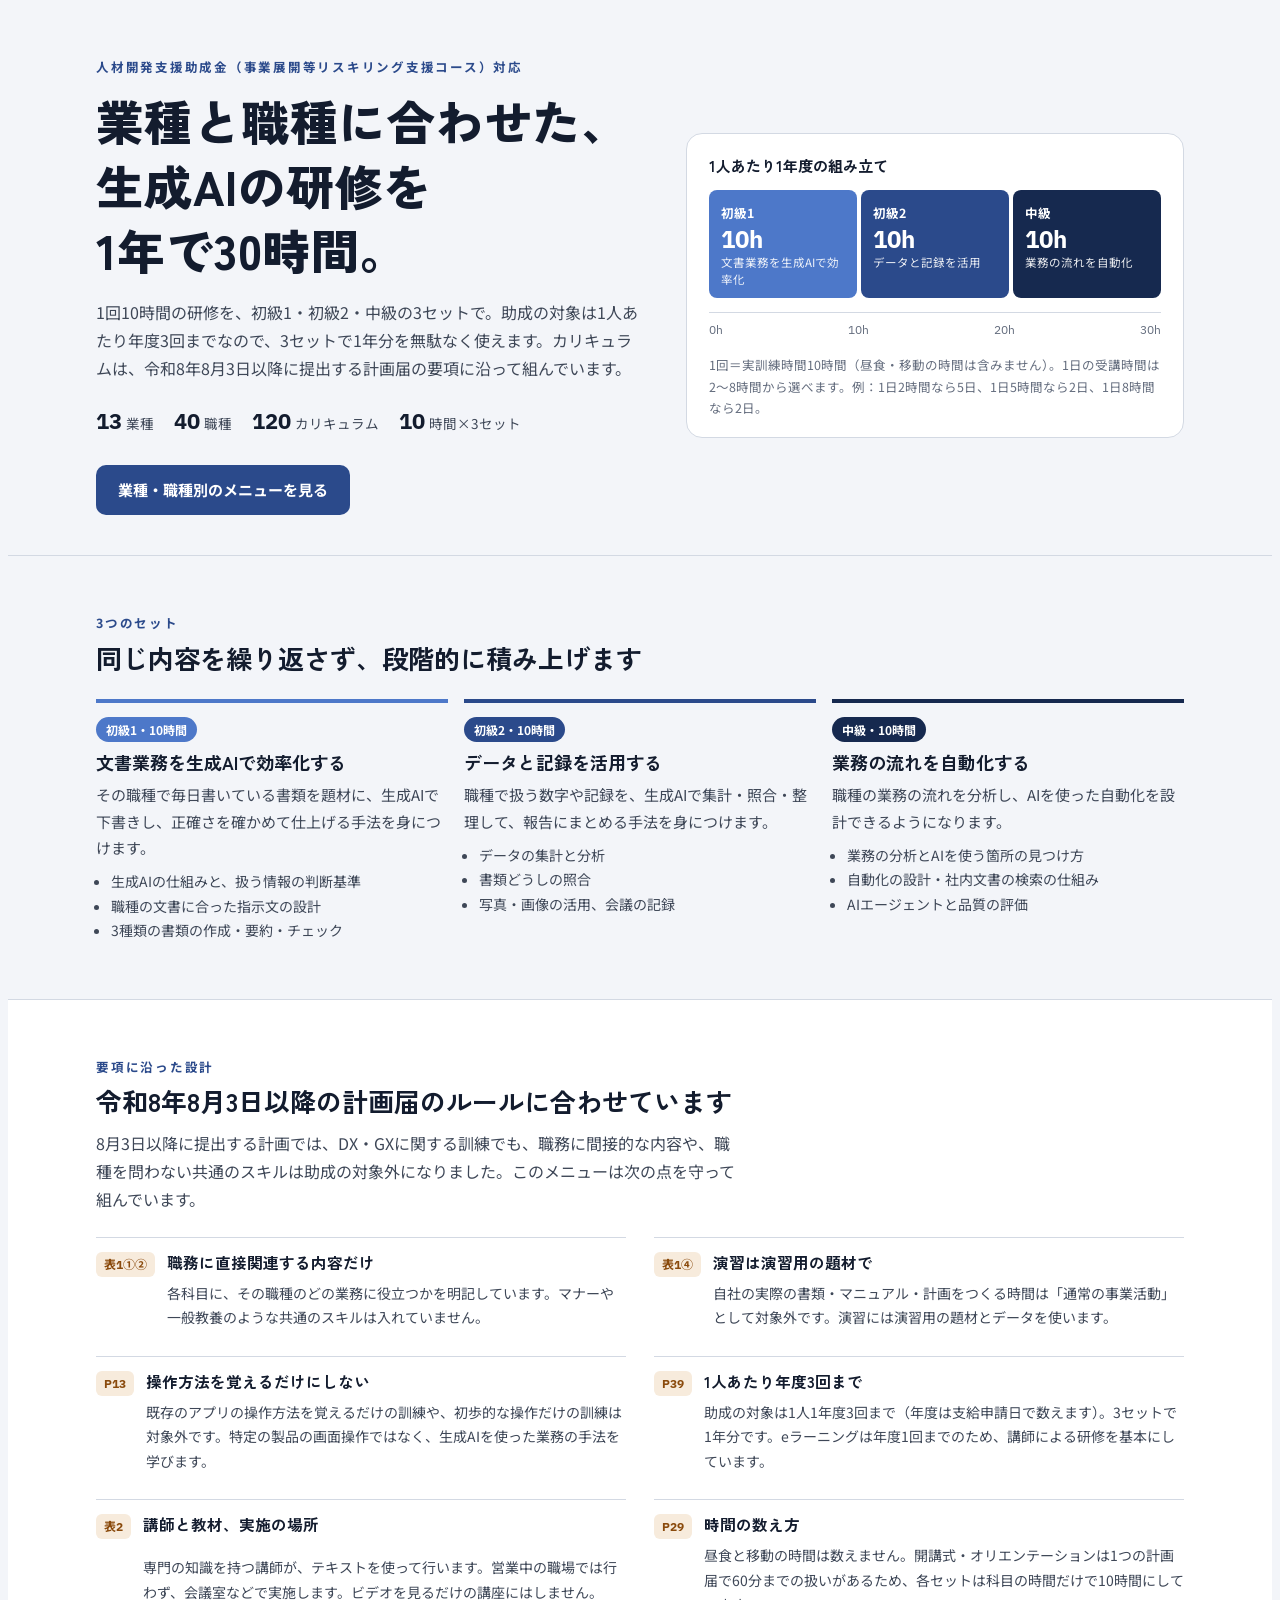
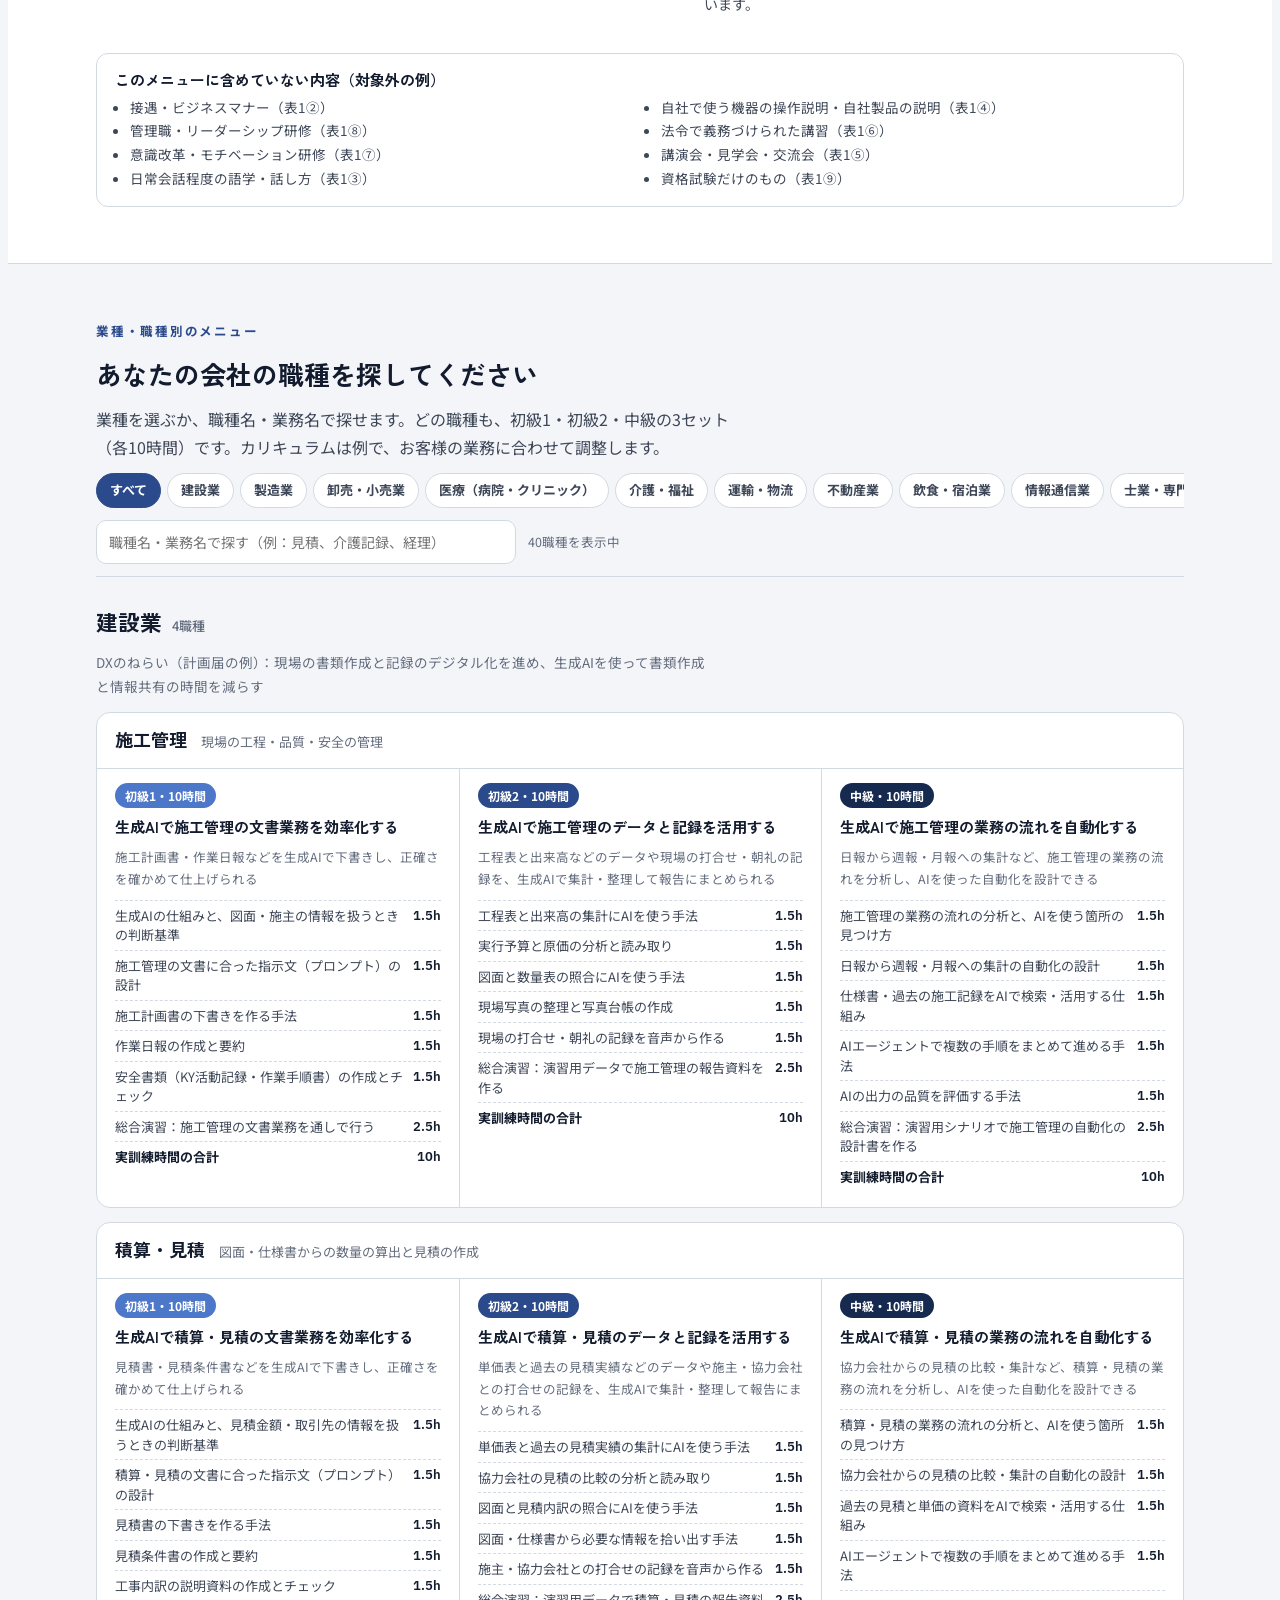
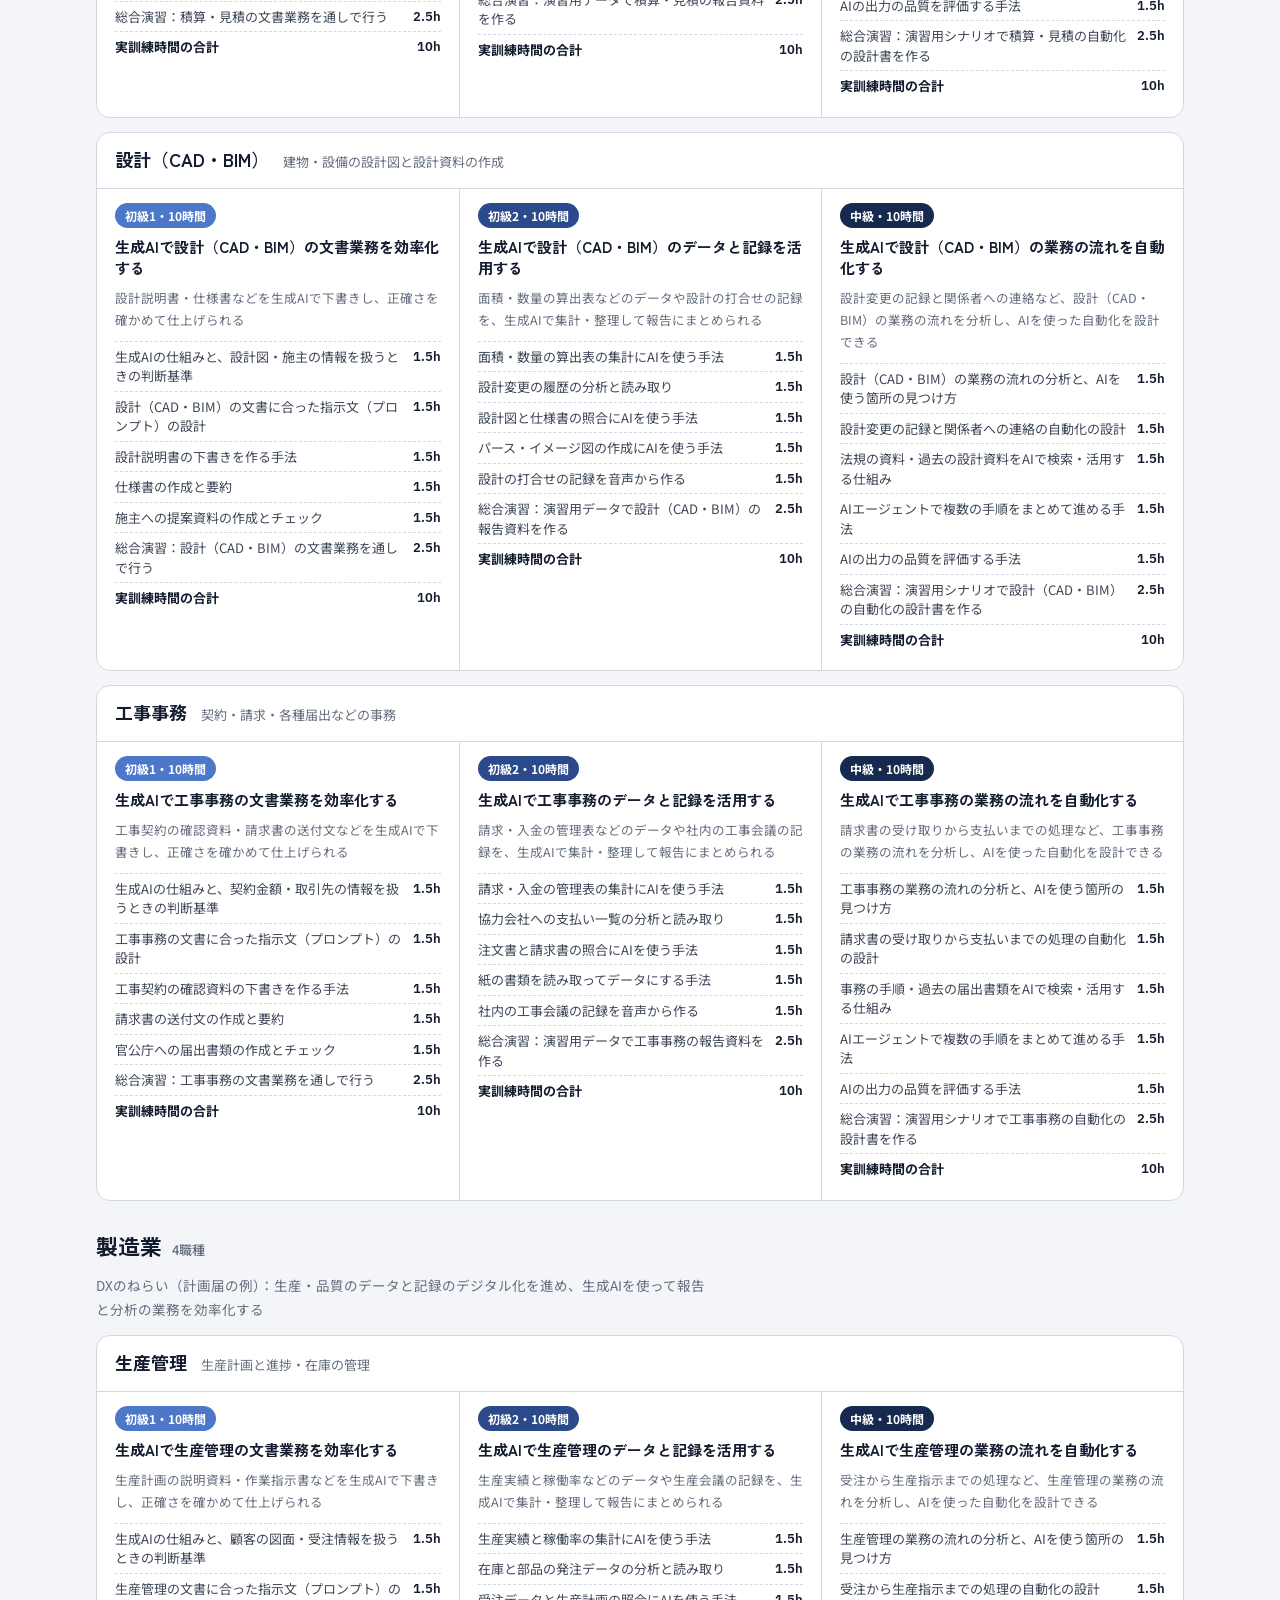
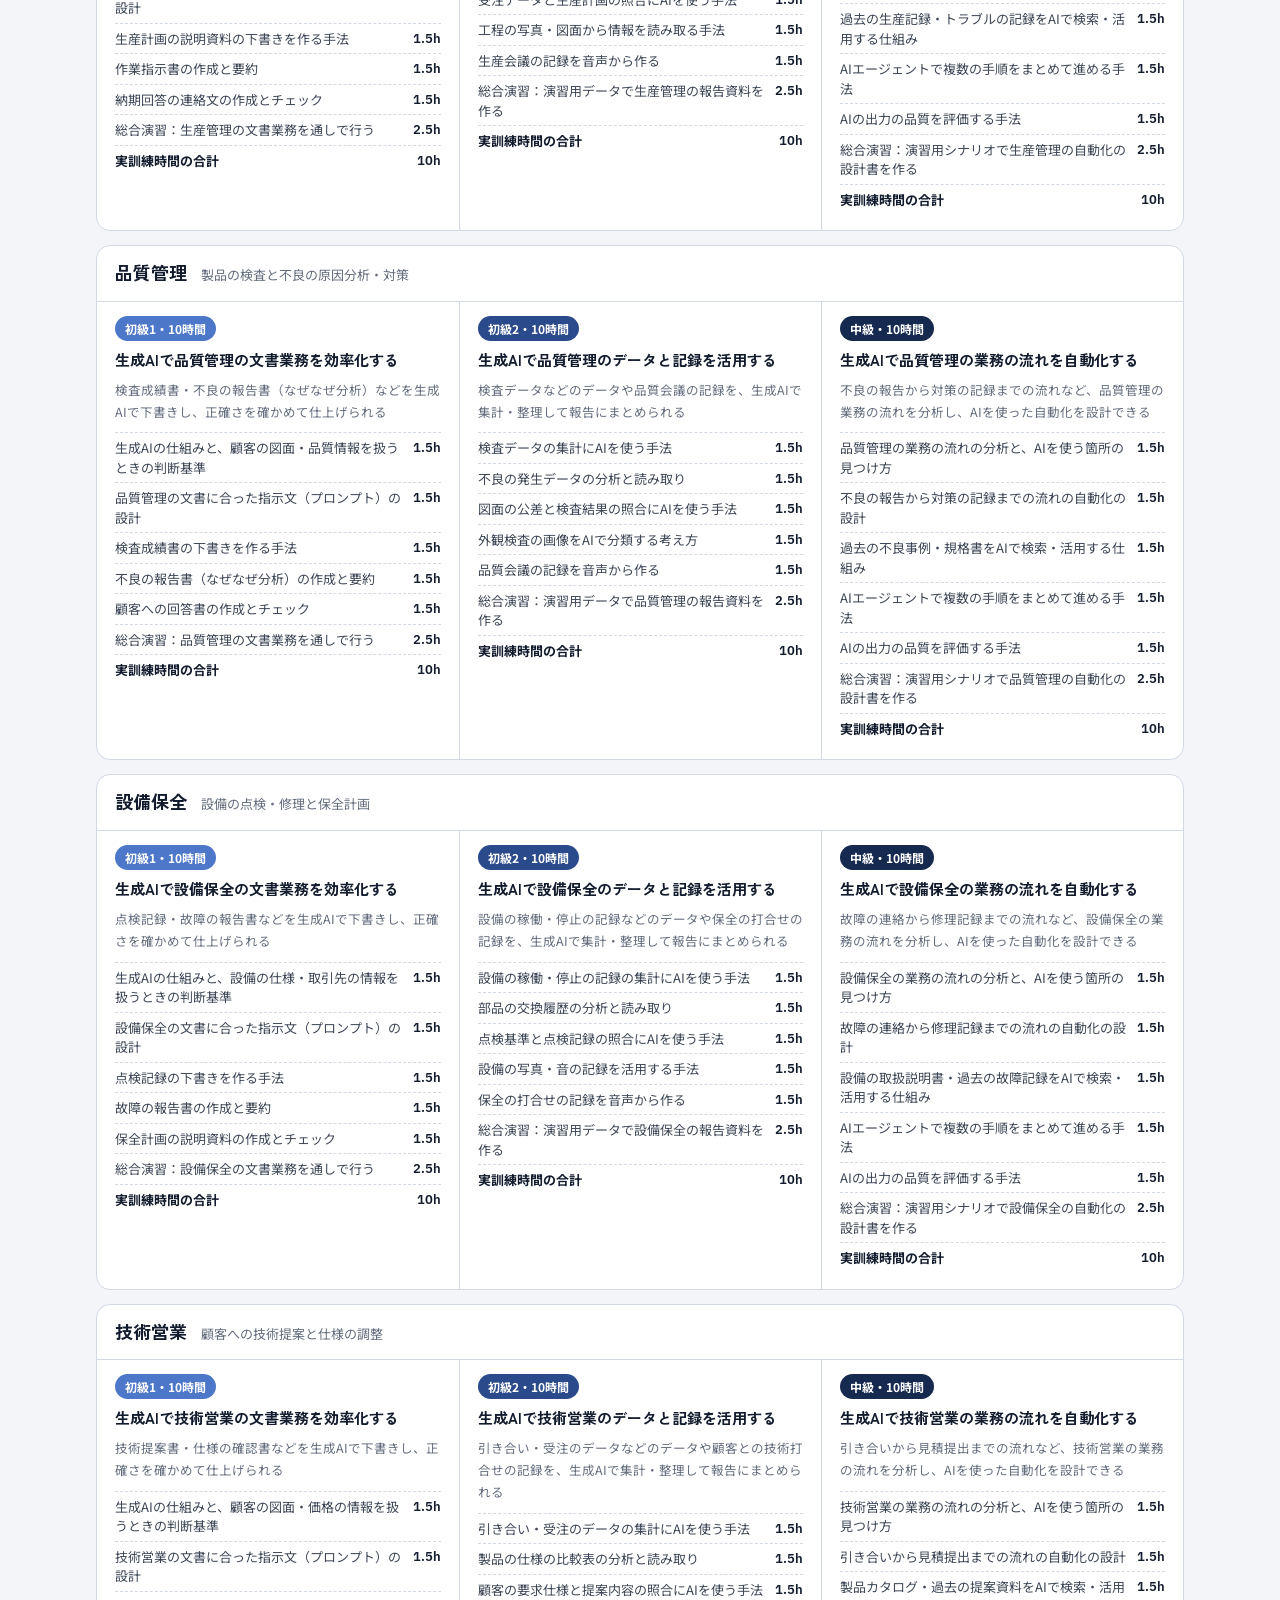
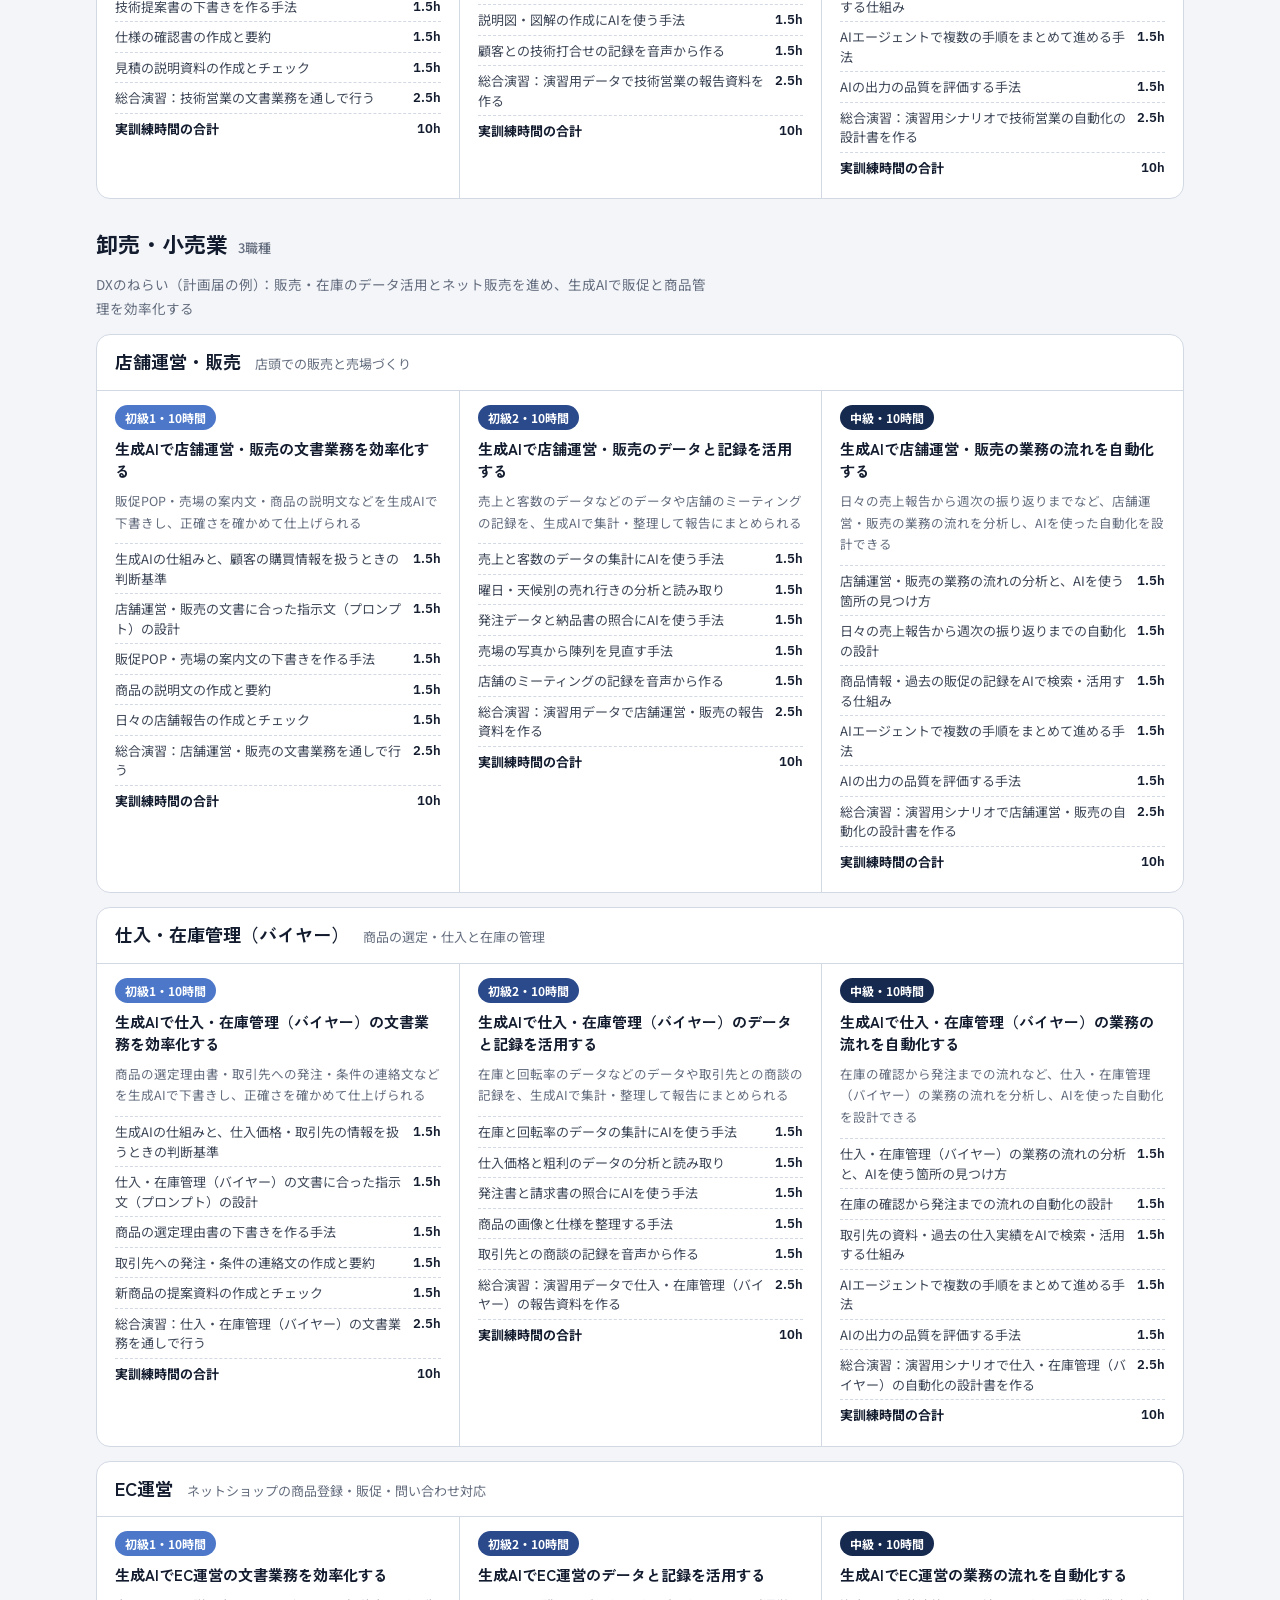
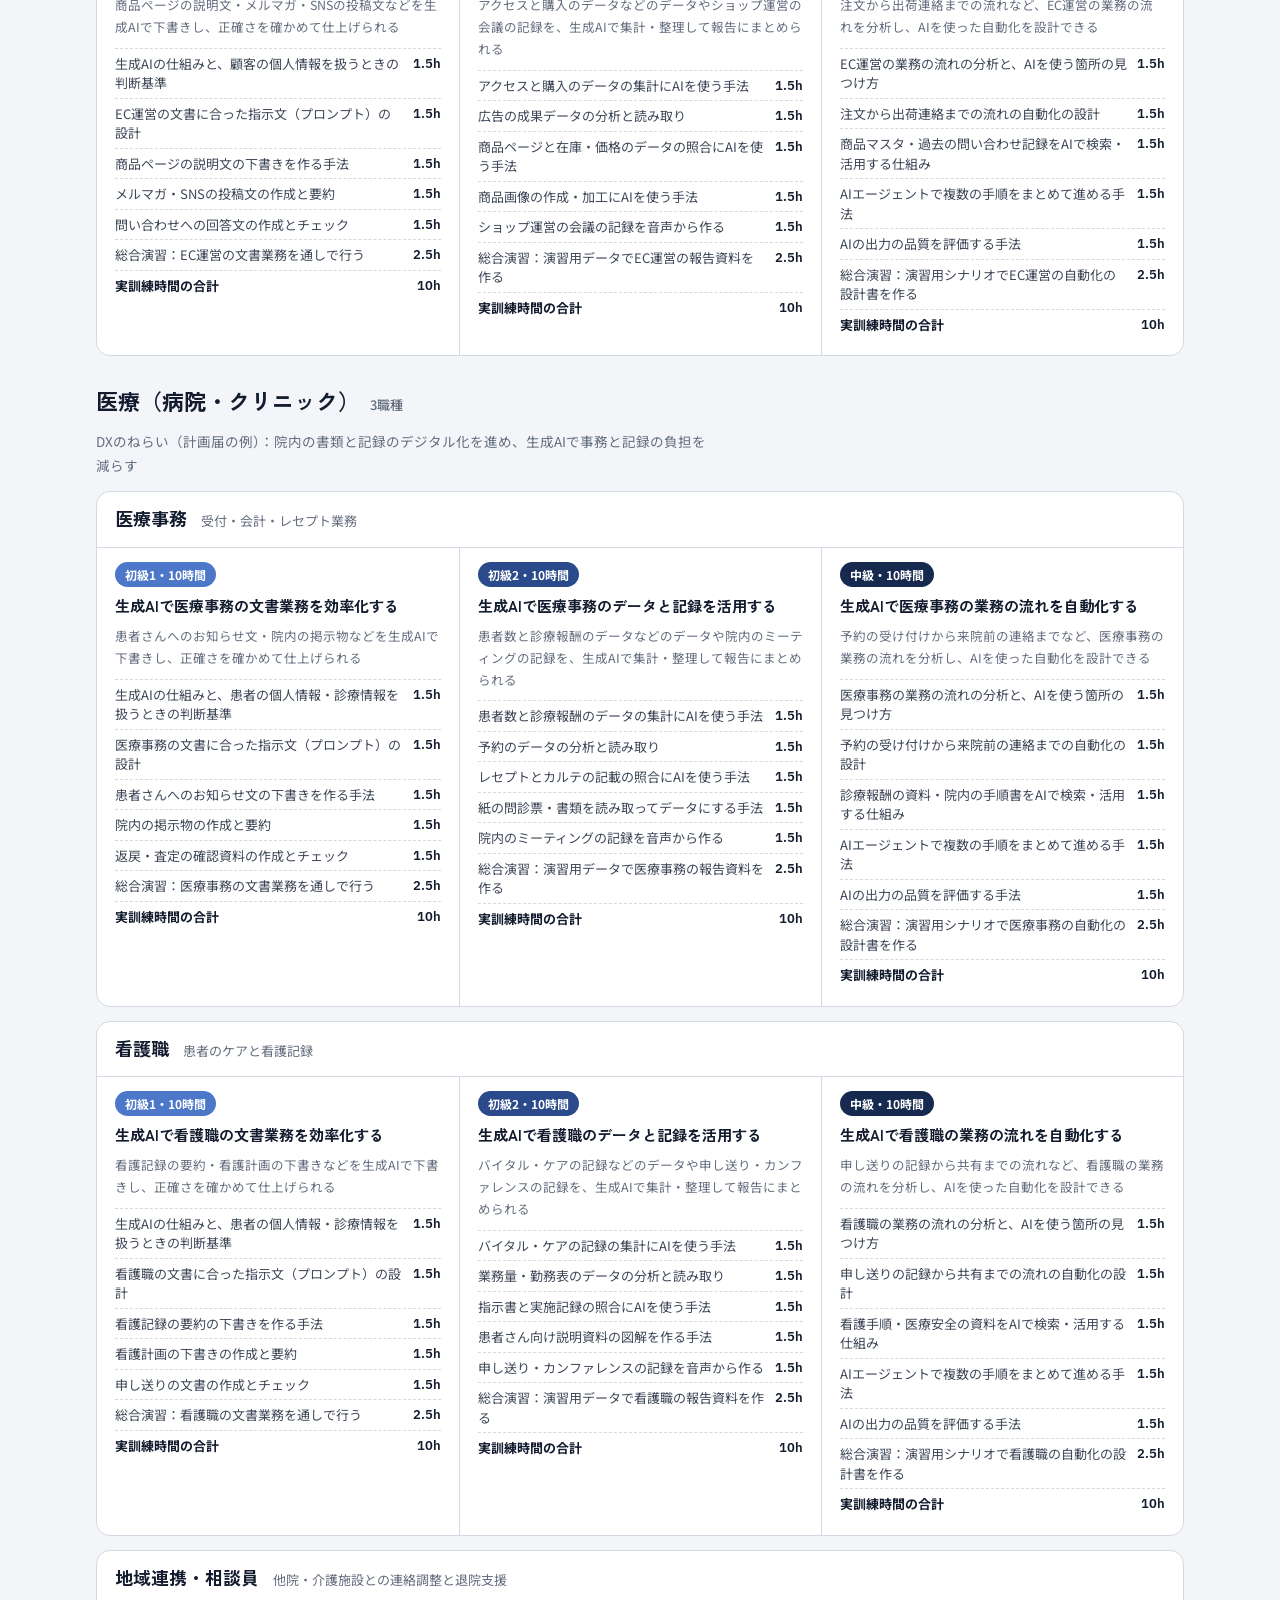
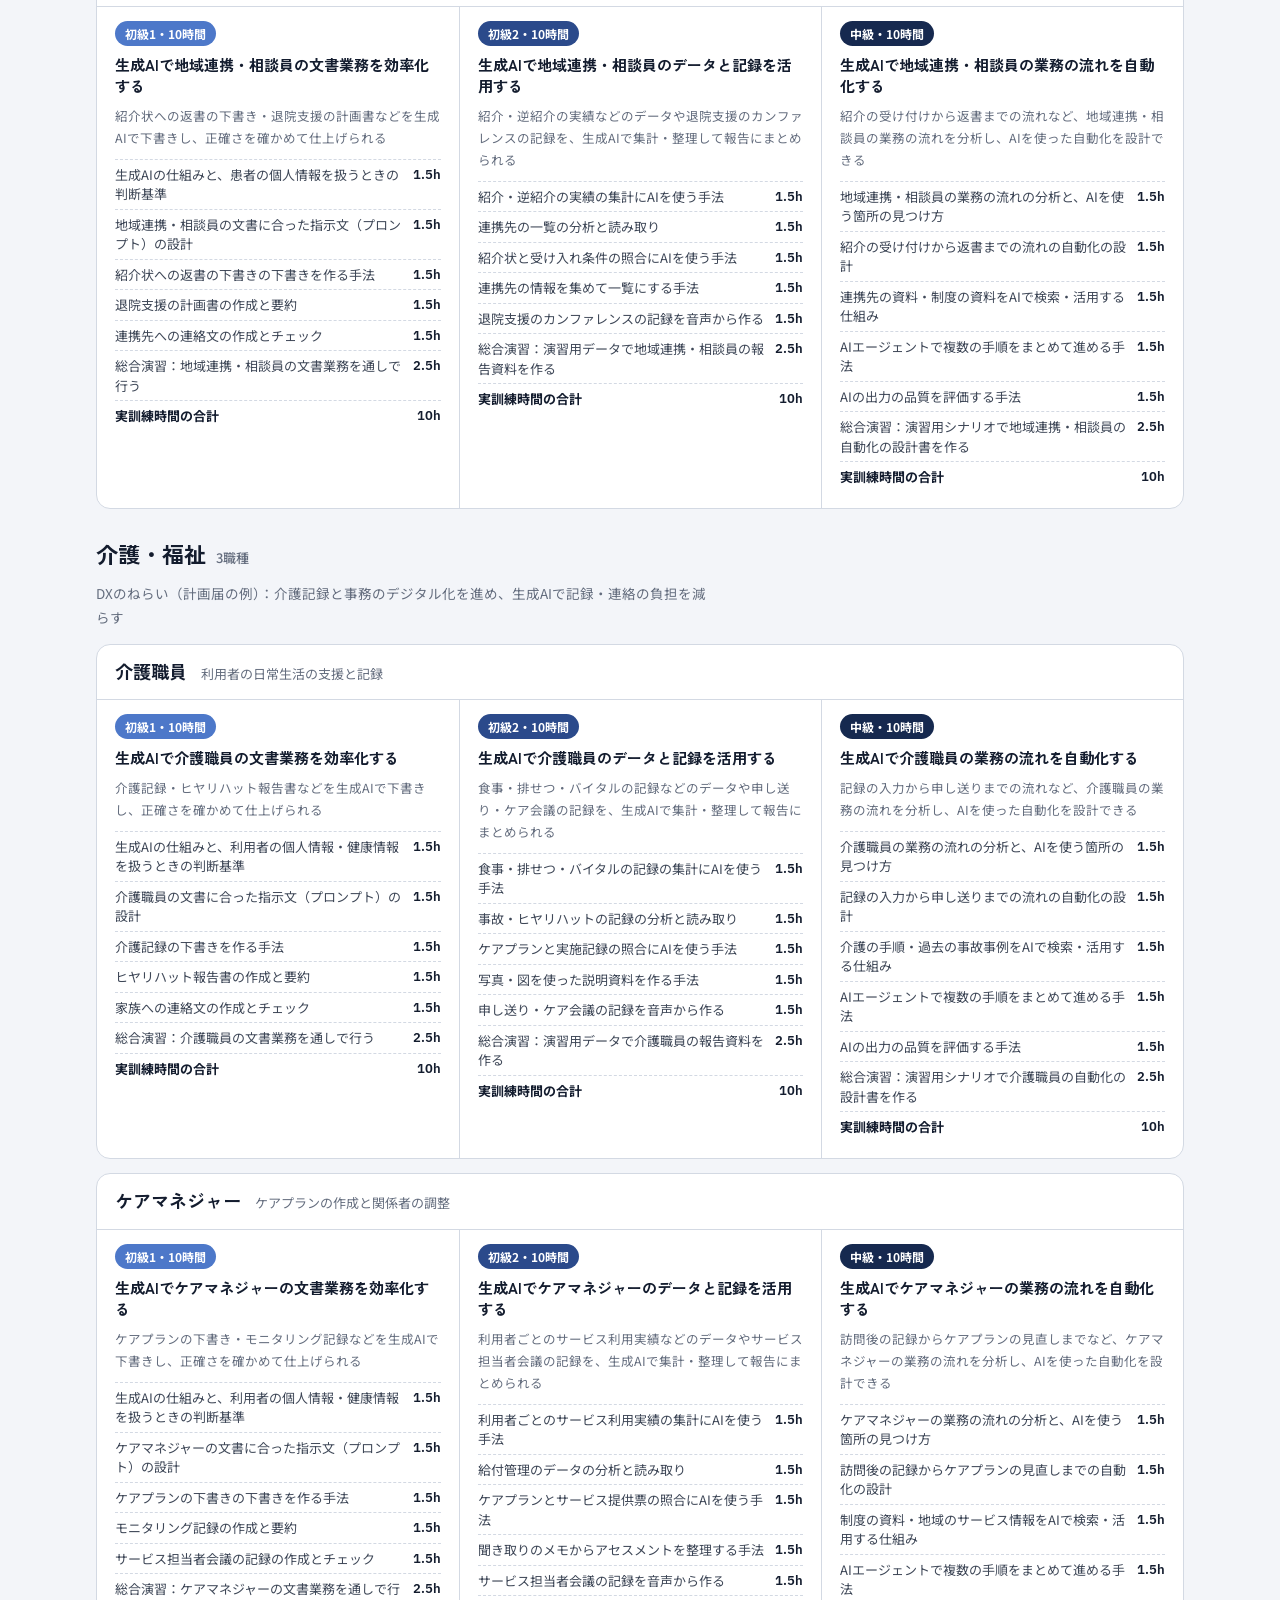
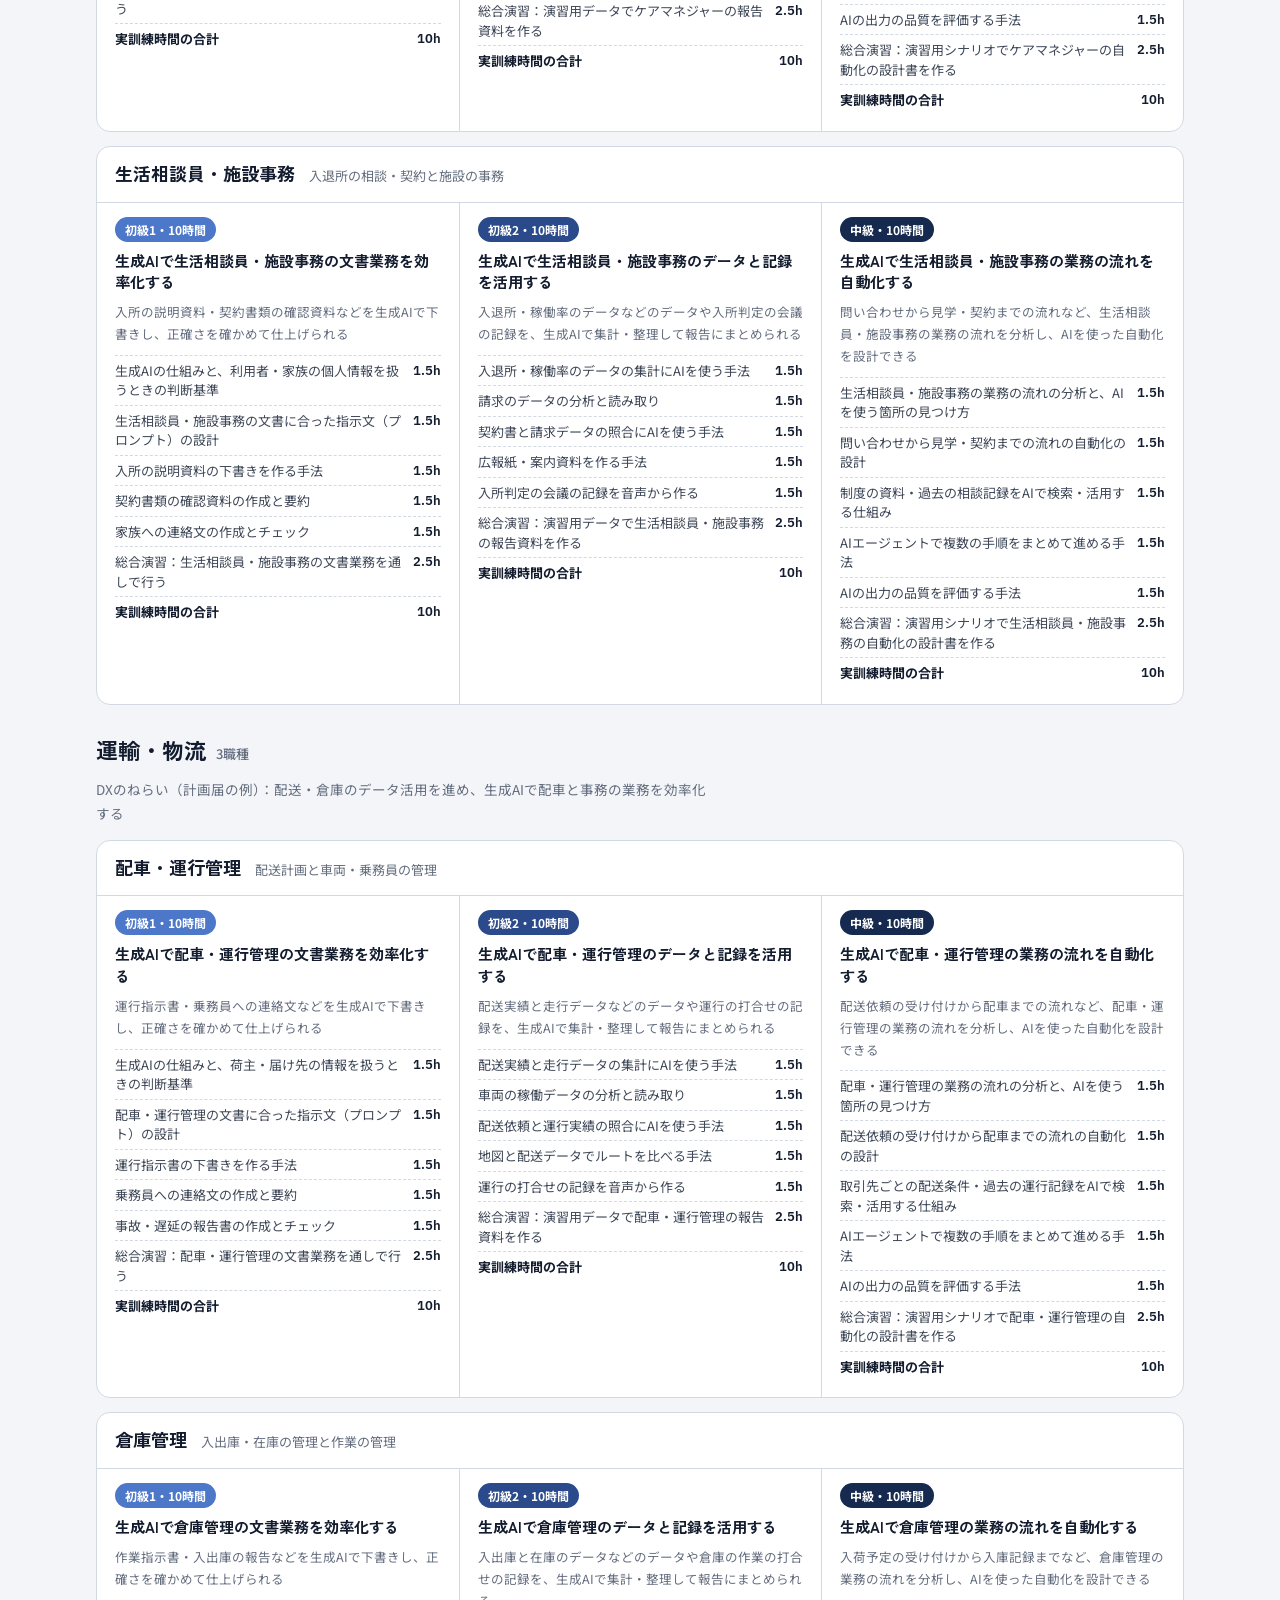
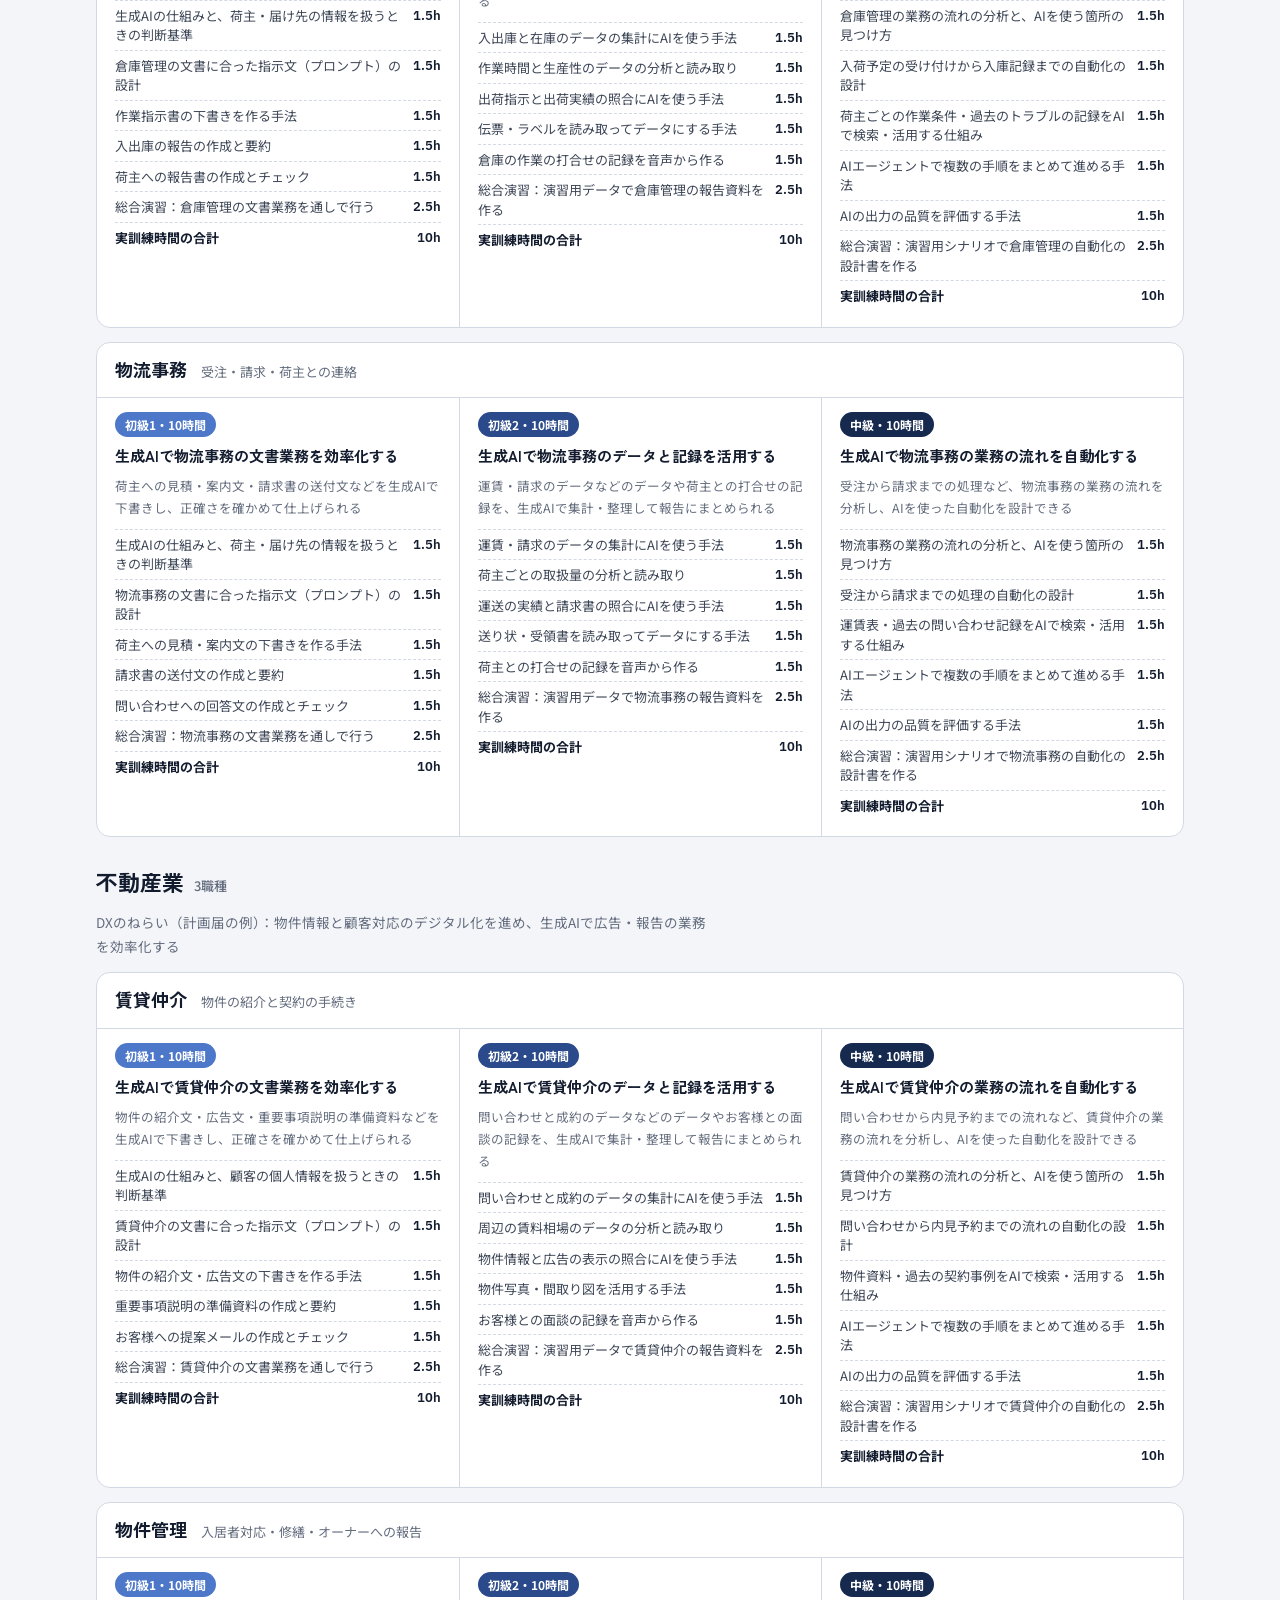
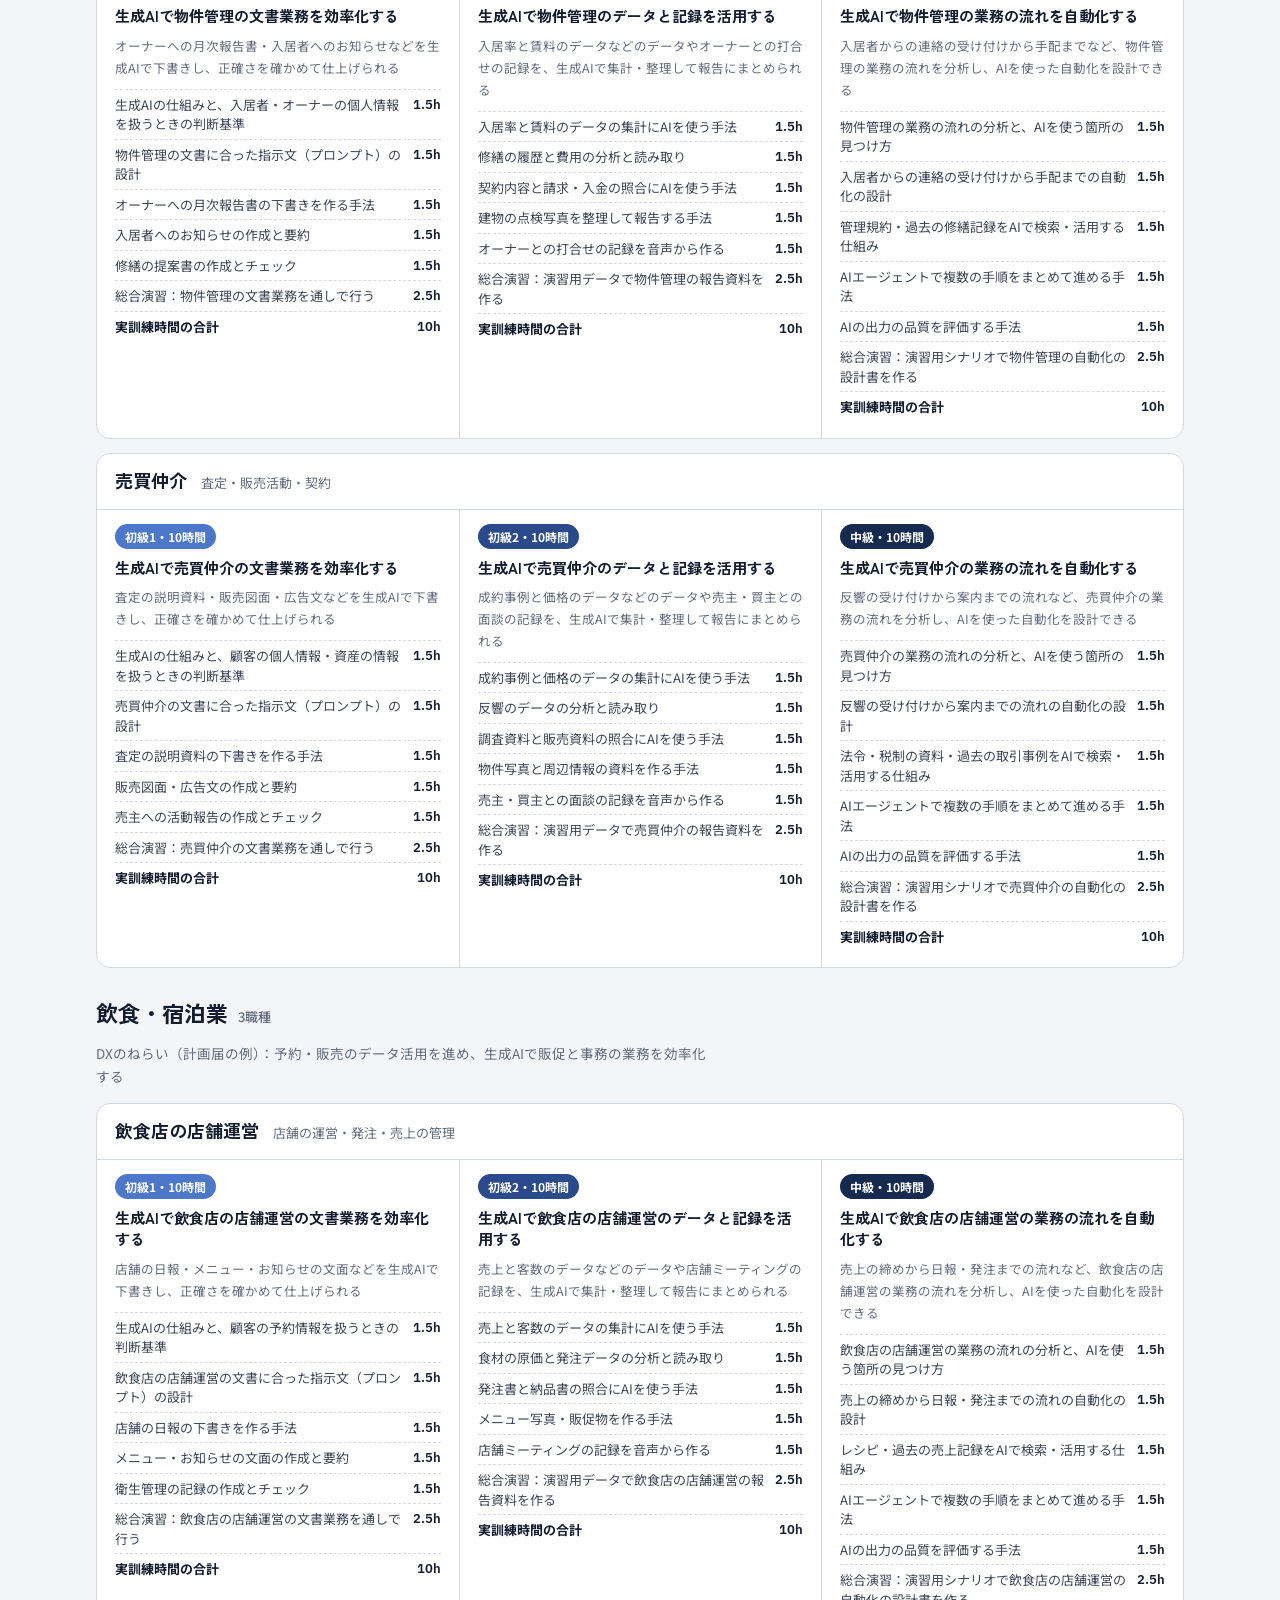
==== lp.html @ 10783422 "Update demo: curriculum sets, hours per day, manual; add LP Co-Authored-By: Claude Opus 5.5 <noreply" ====
<!doctype html>
<html lang="ja">
<head>
<meta charset="utf-8">
<meta name="viewport" content="width=device-width,initial-scale=1,viewport-fit=cover">
<meta name="robots" content="noindex">
<title>業種・職種別 AI研修メニュー</title>
<link rel="stylesheet" href="https://fonts.googleapis.com/css2?family=Zen+Kaku+Gothic+New:wght@500;700;900&family=Noto+Sans+JP:wght@400;500;700&family=IBM+Plex+Sans:wght@500;600;700&display=swap">
<style>
/* Layout: a hero that states "10h x 3 = 30h", the three levels, the rules the menu follows, then a filterable list of every industry and job. One reading column, menu cards widen to three set columns on desktop. */
:root{
  --paper:#F3F5F9; --surface:#FFFFFF; --sunk:#E6EAF1; --ink:#131C2E; --body:#3E4757; --muted:#646D7E; --line:#D3D9E3;
  --brand:#2B4A8B; --brand-pale:#E3E9F6; --lv1:#4D78C9; --lv2:#2B4A8B; --lv3:#16294F; --on:#FFFFFF;
  --amber:#8A4A0C; --amber-pale:#F7EBDC; --ok:#1B7448; --ok-pale:#DCF0E3;
  --display:'Zen Kaku Gothic New','Noto Sans JP','Hiragino Sans',system-ui,sans-serif;
  --text:'Noto Sans JP','Hiragino Sans','Yu Gothic UI',system-ui,sans-serif;
  --num:'IBM Plex Sans','Noto Sans JP',system-ui,sans-serif;
}
@media (prefers-color-scheme: dark){ :root:not([data-theme="light"]){
  --paper:#0F1522; --surface:#172033; --sunk:#1E2940; --ink:#EDF1F8; --body:#C3CBD9; --muted:#97A1B3; --line:#2C3850;
  --brand:#93B1EE; --brand-pale:#1C2A46; --lv1:#7FA3E6; --lv2:#93B1EE; --lv3:#C5D5F5; --on:#0F1522;
  --amber:#F0B979; --amber-pale:#3A2A17; --ok:#7DD3A3; --ok-pale:#173826; color-scheme:dark }}
:root[data-theme="dark"]{
  --paper:#0F1522; --surface:#172033; --sunk:#1E2940; --ink:#EDF1F8; --body:#C3CBD9; --muted:#97A1B3; --line:#2C3850;
  --brand:#93B1EE; --brand-pale:#1C2A46; --lv1:#7FA3E6; --lv2:#93B1EE; --lv3:#C5D5F5; --on:#0F1522;
  --amber:#F0B979; --amber-pale:#3A2A17; --ok:#7DD3A3; --ok-pale:#173826; color-scheme:dark }
*{box-sizing:border-box}
body{background:var(--paper);color:var(--body);font-family:var(--text);font-size:15px;line-height:1.75;-webkit-font-smoothing:antialiased}
h1,h2,h3,h4{font-family:var(--display);color:var(--ink);margin:0;line-height:1.35;text-wrap:balance}
p{margin:0}
a{color:var(--brand)}
button{font:inherit;cursor:pointer}
:focus-visible{outline:2px solid var(--brand);outline-offset:2px}
.wrap{max-width:1120px;margin:0 auto;padding-left:max(16px,env(safe-area-inset-left,0px));padding-right:max(16px,env(safe-area-inset-right,0px))}
section{padding-block:56px}
.eyebrow{font-size:12.5px;font-weight:700;letter-spacing:.14em;color:var(--brand)}
.lead{max-width:40em;font-size:16px}
.tiny{font-size:12.5px;color:var(--muted)}
.num{font-family:var(--num);font-variant-numeric:tabular-nums}

/* hero */
.hero{padding-block:48px 40px;border-bottom:1px solid var(--line)}
.hero .wrap{display:grid;grid-template-columns:minmax(0,1.05fr) minmax(0,.95fr);gap:40px;align-items:center}
.hero h1{font-size:clamp(30px,4.6vw,48px);font-weight:900;letter-spacing:.01em;margin:10px 0 16px}
.hero h1 span{display:inline-block}
.hero .facts{display:flex;flex-wrap:wrap;gap:8px 20px;margin-top:20px;font-size:13.5px}
.hero .facts b{font-family:var(--num);font-size:22px;color:var(--ink);margin-right:4px}
.cta{display:inline-flex;align-items:center;gap:8px;background:var(--brand);color:var(--on);border:0;border-radius:10px;padding:12px 22px;font-weight:700;text-decoration:none;margin-top:24px}
/* 30h bar */
.year{background:var(--surface);border:1px solid var(--line);border-radius:16px;padding:22px 22px 18px;display:flex;flex-direction:column;gap:14px}
.year h2{font-size:15px}
.bar{display:grid;grid-template-columns:repeat(3,minmax(0,1fr));gap:4px}
.bar div{border-radius:8px;padding:12px 12px 10px;color:var(--on);display:flex;flex-direction:column;gap:2px;min-width:0}
.bar div:nth-child(1){background:var(--lv1)} .bar div:nth-child(2){background:var(--lv2)} .bar div:nth-child(3){background:var(--lv3)}
.bar b{font-family:var(--num);font-size:24px;line-height:1.1}
.bar span{font-size:12.5px;font-weight:700}
.bar small{font-size:11.5px;opacity:.9;line-height:1.45}
.scale{display:flex;justify-content:space-between;font-family:var(--num);font-size:12px;color:var(--muted);border-top:1px solid var(--line);padding-top:6px}

/* levels */
.levels{display:grid;grid-template-columns:repeat(3,minmax(0,1fr));gap:16px;margin-top:24px}
.lvl{border-top:4px solid var(--lv1);padding-top:14px;display:flex;flex-direction:column;gap:8px;min-width:0}
.lvl:nth-child(2){border-color:var(--lv2)} .lvl:nth-child(3){border-color:var(--lv3)}
.lvl h3{font-size:18px}
.lvl ul{margin:0;padding-left:1.1em;font-size:14px}

/* rules */
.rules{display:grid;grid-template-columns:repeat(2,minmax(0,1fr));gap:12px 28px;margin-top:24px}
.rule{display:grid;grid-template-columns:auto minmax(0,1fr);gap:4px 12px;padding:14px 0;border-top:1px solid var(--line)}
.rule .ref{font-family:var(--num);font-size:12px;font-weight:700;color:var(--amber);background:var(--amber-pale);border-radius:6px;padding:2px 8px;align-self:start;white-space:nowrap}
.rule h3{font-size:15.5px}
.rule p{grid-column:2;font-size:14px}
.ng{margin-top:22px;background:var(--surface);border:1px solid var(--line);border-radius:12px;padding:16px 18px}
.ng h3{font-size:15px;margin-bottom:6px}
.ng ul{margin:0;padding-left:1.1em;font-size:13.5px;columns:2;column-gap:28px}

/* menu */
.menu-h{display:flex;flex-direction:column;gap:14px}
.filter{position:sticky;top:env(safe-area-inset-top,0px);z-index:5;background:var(--paper);padding-block:12px;border-bottom:1px solid var(--line);display:flex;flex-direction:column;gap:10px}
body::before{content:"";position:fixed;inset:0 0 auto;height:env(safe-area-inset-top,0px);z-index:10;background:var(--paper)}
.chips{display:flex;gap:6px;overflow-x:auto;padding-bottom:2px;scrollbar-width:thin}
.chips button{flex:none;border:1.5px solid var(--line);background:var(--surface);color:var(--body);border-radius:999px;padding:5px 13px;font-size:13px;font-weight:700;white-space:nowrap}
.chips button[aria-pressed=true]{border-color:var(--brand);background:var(--brand);color:var(--on)}
.srow{display:flex;gap:12px;align-items:center;flex-wrap:wrap}
.srow input{flex:1;min-width:0;max-width:420px;border:1.5px solid var(--line);background:var(--surface);color:var(--ink);border-radius:10px;padding:9px 12px;font:inherit;font-size:14px}
.ind{display:flex;flex-direction:column;gap:14px;padding-top:30px}
.ind>h3{font-size:22px;display:flex;align-items:baseline;gap:10px;flex-wrap:wrap}
.ind>h3 small{font-family:var(--text);font-size:13px;font-weight:500;color:var(--muted)}
.ind>p{font-size:13.5px;color:var(--muted);max-width:46em}
.job{background:var(--surface);border:1px solid var(--line);border-radius:14px;overflow:hidden}
.job-h{display:flex;align-items:baseline;gap:6px 14px;flex-wrap:wrap;padding:14px 18px;border-bottom:1px solid var(--line)}
.job-h h4{font-size:18px}
.job-h span{font-size:13px;color:var(--muted)}
.sets{display:grid;grid-template-columns:repeat(3,minmax(0,1fr))}
.set{padding:14px 18px 16px;display:flex;flex-direction:column;gap:8px;min-width:0;border-left:1px solid var(--line)}
.set:first-child{border-left:0}
.lv{display:inline-flex;align-items:center;gap:6px;font-size:12px;font-weight:700;color:var(--on);border-radius:999px;padding:2px 10px;align-self:flex-start}
.set:nth-child(1) .lv{background:var(--lv1)} .set:nth-child(2) .lv{background:var(--lv2)} .set:nth-child(3) .lv{background:var(--lv3)}
.set h5{font-family:var(--display);font-size:15px;color:var(--ink);margin:0;line-height:1.45}
.set .goal{font-size:12.5px;color:var(--muted)}
.set ol{list-style:none;margin:2px 0 0;padding:0;display:flex;flex-direction:column;border-top:1px dashed var(--line)}
.set li{display:grid;grid-template-columns:minmax(0,1fr) auto;gap:10px;font-size:13px;padding:5px 0;border-bottom:1px dashed var(--line);line-height:1.5}
.set li .h{font-family:var(--num);font-weight:600;color:var(--ink);font-variant-numeric:tabular-nums}
.set li.sum{border-bottom:0;font-weight:700;color:var(--ink)}
.empty{padding:40px 0;text-align:center;color:var(--muted)}

/* subsidy + contact */
.two{display:grid;grid-template-columns:minmax(0,1fr) minmax(0,1fr);gap:20px;margin-top:24px}
.box{background:var(--surface);border:1px solid var(--line);border-radius:14px;padding:20px 22px;display:flex;flex-direction:column;gap:10px;min-width:0}
.box h3{font-size:17px}
.kv{display:grid;grid-template-columns:auto minmax(0,1fr);gap:6px 16px;font-size:14px;margin:0}
.kv dt{color:var(--muted)} .kv dd{margin:0;color:var(--ink);font-weight:500}
.steps{margin:0;padding-left:1.3em;font-size:14px;display:flex;flex-direction:column;gap:4px}
.note{font-size:12.5px;color:var(--muted);border-top:1px solid var(--line);padding-top:16px;margin-top:28px;display:flex;flex-direction:column;gap:4px}
.contact{background:var(--brand-pale);border-radius:16px;padding:28px 24px;display:grid;grid-template-columns:minmax(0,1fr) auto;gap:16px 28px;align-items:center}
.contact h2{font-size:22px}
.contact .tel{font-family:var(--num);font-size:22px;font-weight:700;color:var(--ink);user-select:all}
.contact .mail{font-family:var(--num);font-size:15px;color:var(--ink);user-select:all}
footer{padding-block:28px;font-size:12.5px;color:var(--muted)}

@media (max-width:900px){
  .hero .wrap{grid-template-columns:minmax(0,1fr)} .sets{grid-template-columns:minmax(0,1fr)} .set{border-left:0;border-top:1px solid var(--line)} .set:first-child{border-top:0}
  .levels,.rules,.two{grid-template-columns:minmax(0,1fr)} .contact{grid-template-columns:minmax(0,1fr)}
}
@media (max-width:560px){ section{padding-block:40px} .ng ul{columns:1} .bar b{font-size:20px} }
@media (prefers-reduced-motion:reduce){ *{scroll-behavior:auto!important} }
</style>
</head>
<body>

<header class="hero">
 <div class="wrap">
  <div>
   <p class="eyebrow">人材開発支援助成金（事業展開等リスキリング支援コース）対応</p>
   <h1><span>業種と職種に合わせた、</span><span>生成AIの研修を</span><span>1年で30時間。</span></h1>
   <p class="lead">1回10時間の研修を、初級1・初級2・中級の3セットで。助成の対象は1人あたり年度3回までなので、3セットで1年分を無駄なく使えます。カリキュラムは、令和8年8月3日以降に提出する計画届の要項に沿って組んでいます。</p>
   <div class="facts" id="facts"></div>
   <a class="cta" href="#menu">業種・職種別のメニューを見る</a>
  </div>
  <div class="year" aria-label="1年間の研修の組み立て">
   <h2>1人あたり1年度の組み立て</h2>
   <div class="bar">
    <div><span>初級1</span><b class="num">10h</b><small>文書業務を生成AIで効率化</small></div>
    <div><span>初級2</span><b class="num">10h</b><small>データと記録を活用</small></div>
    <div><span>中級</span><b class="num">10h</b><small>業務の流れを自動化</small></div>
   </div>
   <div class="scale"><span>0h</span><span>10h</span><span>20h</span><span>30h</span></div>
   <p class="tiny">1回＝実訓練時間10時間（昼食・移動の時間は含みません）。1日の受講時間は2〜8時間から選べます。例：1日2時間なら5日、1日5時間なら2日、1日8時間なら2日。</p>
  </div>
 </div>
</header>

<main>
<section>
 <div class="wrap">
  <p class="eyebrow">3つのセット</p>
  <h2 style="font-size:26px;margin-top:6px">同じ内容を繰り返さず、段階的に積み上げます</h2>
  <div class="levels">
   <div class="lvl"><span class="lv" style="background:var(--lv1)">初級1・10時間</span><h3>文書業務を生成AIで効率化する</h3><p>その職種で毎日書いている書類を題材に、生成AIで下書きし、正確さを確かめて仕上げる手法を身につけます。</p><ul><li>生成AIの仕組みと、扱う情報の判断基準</li><li>職種の文書に合った指示文の設計</li><li>3種類の書類の作成・要約・チェック</li></ul></div>
   <div class="lvl"><span class="lv" style="background:var(--lv2)">初級2・10時間</span><h3>データと記録を活用する</h3><p>職種で扱う数字や記録を、生成AIで集計・照合・整理して、報告にまとめる手法を身につけます。</p><ul><li>データの集計と分析</li><li>書類どうしの照合</li><li>写真・画像の活用、会議の記録</li></ul></div>
   <div class="lvl"><span class="lv" style="background:var(--lv3)">中級・10時間</span><h3>業務の流れを自動化する</h3><p>職種の業務の流れを分析し、AIを使った自動化を設計できるようになります。</p><ul><li>業務の分析とAIを使う箇所の見つけ方</li><li>自動化の設計・社内文書の検索の仕組み</li><li>AIエージェントと品質の評価</li></ul></div>
  </div>
 </div>
</section>

<section style="background:var(--surface);border-block:1px solid var(--line)">
 <div class="wrap">
  <p class="eyebrow">要項に沿った設計</p>
  <h2 style="font-size:26px;margin-top:6px">令和8年8月3日以降の計画届のルールに合わせています</h2>
  <p class="lead" style="margin-top:10px">8月3日以降に提出する計画では、DX・GXに関する訓練でも、職務に間接的な内容や、職種を問わない共通のスキルは助成の対象外になりました。このメニューは次の点を守って組んでいます。</p>
  <div class="rules">
   <div class="rule"><span class="ref">表1①②</span><h3>職務に直接関連する内容だけ</h3><p>各科目に、その職種のどの業務に役立つかを明記しています。マナーや一般教養のような共通のスキルは入れていません。</p></div>
   <div class="rule"><span class="ref">表1④</span><h3>演習は演習用の題材で</h3><p>自社の実際の書類・マニュアル・計画をつくる時間は「通常の事業活動」として対象外です。演習には演習用の題材とデータを使います。</p></div>
   <div class="rule"><span class="ref">P13</span><h3>操作方法を覚えるだけにしない</h3><p>既存のアプリの操作方法を覚えるだけの訓練や、初歩的な操作だけの訓練は対象外です。特定の製品の画面操作ではなく、生成AIを使った業務の手法を学びます。</p></div>
   <div class="rule"><span class="ref">P39</span><h3>1人あたり年度3回まで</h3><p>助成の対象は1人1年度3回まで（年度は支給申請日で数えます）。3セットで1年分です。eラーニングは年度1回までのため、講師による研修を基本にしています。</p></div>
   <div class="rule"><span class="ref">表2</span><h3>講師と教材、実施の場所</h3><p>専門の知識を持つ講師が、テキストを使って行います。営業中の職場では行わず、会議室などで実施します。ビデオを見るだけの講座にはしません。</p></div>
   <div class="rule"><span class="ref">P29</span><h3>時間の数え方</h3><p>昼食と移動の時間は数えません。開講式・オリエンテーションは1つの計画届で60分までの扱いがあるため、各セットは科目の時間だけで10時間にしています。</p></div>
  </div>
  <div class="ng"><h3>このメニューに含めていない内容（対象外の例）</h3>
   <ul><li>接遇・ビジネスマナー（表1②）</li><li>管理職・リーダーシップ研修（表1⑧）</li><li>意識改革・モチベーション研修（表1⑦）</li><li>日常会話程度の語学・話し方（表1③）</li><li>自社で使う機器の操作説明・自社製品の説明（表1④）</li><li>法令で義務づけられた講習（表1⑥）</li><li>講演会・見学会・交流会（表1⑤）</li><li>資格試験だけのもの（表1⑨）</li></ul></div>
 </div>
</section>

<section id="menu">
 <div class="wrap">
  <div class="menu-h">
   <p class="eyebrow">業種・職種別のメニュー</p>
   <h2 style="font-size:26px">あなたの会社の職種を探してください</h2>
   <p class="lead">業種を選ぶか、職種名・業務名で探せます。どの職種も、初級1・初級2・中級の3セット（各10時間）です。カリキュラムは例で、お客様の業務に合わせて調整します。</p>
  </div>
  <div class="filter">
   <div class="chips" id="chips" role="group" aria-label="業種で絞り込む"></div>
   <div class="srow"><input type="search" id="q" placeholder="職種名・業務名で探す（例：見積、介護記録、経理）" aria-label="職種名・業務名で探す"><span class="tiny" id="count" aria-live="polite"></span></div>
  </div>
  <div id="list"></div>
 </div>
</section>

<section style="padding-top:8px">
 <div class="wrap">
  <p class="eyebrow">助成の目安と進め方</p>
  <h2 style="font-size:26px;margin-top:6px">研修費用の75%と、研修時間の賃金が助成されます</h2>
  <div class="two">
   <div class="box"><h3>助成の目安（中小企業の場合）</h3>
    <dl class="kv"><dt>経費助成</dt><dd>研修費用の75%</dd><dt>賃金助成</dt><dd>1人1時間あたり1,000円（所定労働時間内の受講に限ります）</dd><dt>経費の上限</dt><dd>1人1訓練あたり30万円（10〜100時間未満の場合）</dd><dt>期間</dt><dd>令和8年度末までの時限措置</dd></dl>
    <p class="tiny">出典：厚生労働省「人材開発支援助成金（事業展開等リスキリング支援コース）のご案内（詳細版）」。令和8年8月3日以降に提出された計画届が対象です。</p></div>
   <div class="box"><h3>1セットごとの進め方</h3>
    <ol class="steps"><li>職種と業務を伺い、カリキュラムを調整</li><li>訓練開始日の6か月前から1か月前までに、計画届を労働局へ提出</li><li>計画どおりに研修を実施（1日2〜8時間）</li><li>研修の終了日の翌日から2か月以内に、支給申請</li></ol>
    <p class="tiny">計画届は研修開始の1か月前までに必要です。3セットを1年で受ける場合は、早めのご相談をおすすめします。申請書類の作成・提出は、社会保険労務士または事業主ご本人が行います。</p></div>
  </div>
  <div class="note"><p>掲載のカリキュラムは、要項に沿って組んだ例です。助成の対象になるかは、計画届の内容をもとに労働局が判断します。計画届の提出前に、社会保険労務士の確認を受けてください。</p><p>受講する方の職務によって、対象になる科目は変わります。職種に合わない科目は差し替えて調整します。</p></div>
 </div>
</section>

<section id="contact" style="padding-top:0">
 <div class="wrap">
  <div class="contact">
   <div><h2>職種に合わせたカリキュラムを、無料でお作りします</h2><p style="margin-top:6px">業種・職種と、困っている業務を伺えば、3セット分の案と、助成額の見込みをお出しします。</p></div>
   <div><p class="tiny">お電話</p><p class="tel">03-6908-9425</p><p class="tiny" style="margin-top:6px">メール</p><p class="mail">info@smartcontents.co.jp</p></div>
  </div>
 </div>
</section>
</main>
<footer><div class="wrap">株式会社スマートコンテンツ ｜ 業種・職種別 AI研修メニュー（たたき台）</div></footer>

<script>
(function(){
'use strict';
/*CATALOG:START*/
/* 業種・職種別 AI研修メニュー（人材開発支援助成金 事業展開等リスキリング支援コース向けのたたき台）
   このファイルが元データです。mock.html と lp.html には build-catalog.js で埋め込みます。
   方針（令和8年8月3日以降に提出する計画届の支給要領・パンフレットに沿う）:
   - 1セット＝実訓練時間10時間。1人1年度3回まで助成対象なので、初級1・初級2・中級の3セットで年30時間。
   - 3セットの科目は互いに重ならない（初級1＝文書、初級2＝データ・記録、中級＝業務の流れの自動化）。
   - 職務に直接関連する内容だけにする（表1①②：DX関連でも間接的な内容・共通スキルは対象外）。
   - 演習は演習用の題材で行い、自社の実際の書類・マニュアル・計画をつくる時間にしない（表1④）。
   - 特定の製品の操作説明にしない（表1④❻、DX訓練の注記「既存アプリの操作方法の習得のみは対象外」）。
   - 開講式・オリエンテーションは含めない（1つの計画届で累計60分までの扱いがあるため、各セットは内容だけで10時間）。 */
const CAT_IND=[
 {id:'con',n:'建設業',dx:'現場の書類作成と記録のデジタル化を進め、生成AIを使って書類作成と情報共有の時間を減らす',jobs:[
  {n:'施工管理',who:'現場の工程・品質・安全の管理',doc:['施工計画書','作業日報','安全書類（KY活動記録・作業手順書）'],data:['工程表と出来高','実行予算と原価'],check:'図面と数量表',media:['現場写真の整理と写真台帳の作成','撮影した写真の分類、説明文の作成、写真台帳の形式への整理'],voice:'現場の打合せ・朝礼',flow:'日報から週報・月報への集計',know:'仕様書・過去の施工記録',care:'図面・施主の情報'},
  {n:'積算・見積',who:'図面・仕様書からの数量の算出と見積の作成',doc:['見積書','見積条件書','工事内訳の説明資料'],data:['単価表と過去の見積実績','協力会社の見積の比較'],check:'図面と見積内訳',media:['図面・仕様書から必要な情報を拾い出す手法','図面の画像やPDFから数量・仕様を抜き出す手順と、確認の方法'],voice:'施主・協力会社との打合せ',flow:'協力会社からの見積の比較・集計',know:'過去の見積と単価の資料',care:'見積金額・取引先の情報'},
  {n:'設計（CAD・BIM）',who:'建物・設備の設計図と設計資料の作成',doc:['設計説明書','仕様書','施主への提案資料'],data:['面積・数量の算出表','設計変更の履歴'],check:'設計図と仕様書',media:['パース・イメージ図の作成にAIを使う手法','画像生成の指示の出し方、提案用の図の作成、著作権の注意点'],voice:'設計の打合せ',flow:'設計変更の記録と関係者への連絡',know:'法規の資料・過去の設計資料',care:'設計図・施主の情報'},
  {n:'工事事務',who:'契約・請求・各種届出などの事務',doc:['工事契約の確認資料','請求書の送付文','官公庁への届出書類'],data:['請求・入金の管理表','協力会社への支払い一覧'],check:'注文書と請求書',media:['紙の書類を読み取ってデータにする手法','スキャンした書類から必要な項目を抜き出し、表に整理する手順'],voice:'社内の工事会議',flow:'請求書の受け取りから支払いまでの処理',know:'事務の手順・過去の届出書類',care:'契約金額・取引先の情報'}]},
 {id:'mfg',n:'製造業',dx:'生産・品質のデータと記録のデジタル化を進め、生成AIを使って報告と分析の業務を効率化する',jobs:[
  {n:'生産管理',who:'生産計画と進捗・在庫の管理',doc:['生産計画の説明資料','作業指示書','納期回答の連絡文'],data:['生産実績と稼働率','在庫と部品の発注データ'],check:'受注データと生産計画',media:['工程の写真・図面から情報を読み取る手法','写真や図面から必要な情報を読み取り、記録に整理する手順'],voice:'生産会議',flow:'受注から生産指示までの処理',know:'過去の生産記録・トラブルの記録',care:'顧客の図面・受注情報'},
  {n:'品質管理',who:'製品の検査と不良の原因分析・対策',doc:['検査成績書','不良の報告書（なぜなぜ分析）','顧客への回答書'],data:['検査データ','不良の発生データ'],check:'図面の公差と検査結果',media:['外観検査の画像をAIで分類する考え方','画像による良否判定の仕組み、判定用の画像の集め方、判定の限界'],voice:'品質会議',flow:'不良の報告から対策の記録までの流れ',know:'過去の不良事例・規格書',care:'顧客の図面・品質情報'},
  {n:'設備保全',who:'設備の点検・修理と保全計画',doc:['点検記録','故障の報告書','保全計画の説明資料'],data:['設備の稼働・停止の記録','部品の交換履歴'],check:'点検基準と点検記録',media:['設備の写真・音の記録を活用する手法','写真や音の記録から異常の兆候を整理する方法と、AIの判定の限界'],voice:'保全の打合せ',flow:'故障の連絡から修理記録までの流れ',know:'設備の取扱説明書・過去の故障記録',care:'設備の仕様・取引先の情報'},
  {n:'技術営業',who:'顧客への技術提案と仕様の調整',doc:['技術提案書','仕様の確認書','見積の説明資料'],data:['引き合い・受注のデータ','製品の仕様の比較表'],check:'顧客の要求仕様と提案内容',media:['説明図・図解の作成にAIを使う手法','提案資料に使う図解・表の作成と、内容の確認の方法'],voice:'顧客との技術打合せ',flow:'引き合いから見積提出までの流れ',know:'製品カタログ・過去の提案資料',care:'顧客の図面・価格の情報'}]},
 {id:'ret',n:'卸売・小売業',dx:'販売・在庫のデータ活用とネット販売を進め、生成AIで販促と商品管理を効率化する',jobs:[
  {n:'店舗運営・販売',who:'店頭での販売と売場づくり',doc:['販促POP・売場の案内文','商品の説明文','日々の店舗報告'],data:['売上と客数のデータ','曜日・天候別の売れ行き'],check:'発注データと納品書',media:['売場の写真から陳列を見直す手法','写真をもとにした陳列の比較、画像の読み取りと改善案の整理'],voice:'店舗のミーティング',flow:'日々の売上報告から週次の振り返りまで',know:'商品情報・過去の販促の記録',care:'顧客の購買情報'},
  {n:'仕入・在庫管理（バイヤー）',who:'商品の選定・仕入と在庫の管理',doc:['商品の選定理由書','取引先への発注・条件の連絡文','新商品の提案資料'],data:['在庫と回転率のデータ','仕入価格と粗利のデータ'],check:'発注書と請求書',media:['商品の画像と仕様を整理する手法','取引先の資料や商品画像から仕様を抜き出し、商品台帳に整理する手順'],voice:'取引先との商談',flow:'在庫の確認から発注までの流れ',know:'取引先の資料・過去の仕入実績',care:'仕入価格・取引先の情報'},
  {n:'EC運営',who:'ネットショップの商品登録・販促・問い合わせ対応',doc:['商品ページの説明文','メルマガ・SNSの投稿文','問い合わせへの回答文'],data:['アクセスと購入のデータ','広告の成果データ'],check:'商品ページと在庫・価格のデータ',media:['商品画像の作成・加工にAIを使う手法','画像の生成・背景の加工、表示の注意点（景品表示法・著作権）'],voice:'ショップ運営の会議',flow:'注文から出荷連絡までの流れ',know:'商品マスタ・過去の問い合わせ記録',care:'顧客の個人情報'}]},
 {id:'med',n:'医療（病院・クリニック）',dx:'院内の書類と記録のデジタル化を進め、生成AIで事務と記録の負担を減らす',jobs:[
  {n:'医療事務',who:'受付・会計・レセプト業務',doc:['患者さんへのお知らせ文','院内の掲示物','返戻・査定の確認資料'],data:['患者数と診療報酬のデータ','予約のデータ'],check:'レセプトとカルテの記載',media:['紙の問診票・書類を読み取ってデータにする手法','スキャンした問診票などから項目を抜き出す手順と、個人情報の扱い'],voice:'院内のミーティング',flow:'予約の受け付けから来院前の連絡まで',know:'診療報酬の資料・院内の手順書',care:'患者の個人情報・診療情報'},
  {n:'看護職',who:'患者のケアと看護記録',doc:['看護記録の要約','看護計画の下書き','申し送りの文書'],data:['バイタル・ケアの記録','業務量・勤務表のデータ'],check:'指示書と実施記録',media:['患者さん向け説明資料の図解を作る手法','説明資料を図や表で分かりやすくする手法と、医療情報の確認手順'],voice:'申し送り・カンファレンス',flow:'申し送りの記録から共有までの流れ',know:'看護手順・医療安全の資料',care:'患者の個人情報・診療情報'},
  {n:'地域連携・相談員',who:'他院・介護施設との連絡調整と退院支援',doc:['紹介状への返書の下書き','退院支援の計画書','連携先への連絡文'],data:['紹介・逆紹介の実績','連携先の一覧'],check:'紹介状と受け入れ条件',media:['連携先の情報を集めて一覧にする手法','公開情報から連携先の情報を集め、一覧に整理する手順'],voice:'退院支援のカンファレンス',flow:'紹介の受け付けから返書までの流れ',know:'連携先の資料・制度の資料',care:'患者の個人情報'}]},
 {id:'care',n:'介護・福祉',dx:'介護記録と事務のデジタル化を進め、生成AIで記録・連絡の負担を減らす',jobs:[
  {n:'介護職員',who:'利用者の日常生活の支援と記録',doc:['介護記録','ヒヤリハット報告書','家族への連絡文'],data:['食事・排せつ・バイタルの記録','事故・ヒヤリハットの記録'],check:'ケアプランと実施記録',media:['写真・図を使った説明資料を作る手法','利用者・家族向けの資料を図や写真で分かりやすくする手法'],voice:'申し送り・ケア会議',flow:'記録の入力から申し送りまでの流れ',know:'介護の手順・過去の事故事例',care:'利用者の個人情報・健康情報'},
  {n:'ケアマネジャー',who:'ケアプランの作成と関係者の調整',doc:['ケアプランの下書き','モニタリング記録','サービス担当者会議の記録'],data:['利用者ごとのサービス利用実績','給付管理のデータ'],check:'ケアプランとサービス提供票',media:['聞き取りのメモからアセスメントを整理する手法','聞き取りのメモから要点を整理し、記録の形式に整える手順'],voice:'サービス担当者会議',flow:'訪問後の記録からケアプランの見直しまで',know:'制度の資料・地域のサービス情報',care:'利用者の個人情報・健康情報'},
  {n:'生活相談員・施設事務',who:'入退所の相談・契約と施設の事務',doc:['入所の説明資料','契約書類の確認資料','家族への連絡文'],data:['入退所・稼働率のデータ','請求のデータ'],check:'契約書と請求データ',media:['広報紙・案内資料を作る手法','施設の案内やお知らせを、写真と図で分かりやすく作る手法'],voice:'入所判定の会議',flow:'問い合わせから見学・契約までの流れ',know:'制度の資料・過去の相談記録',care:'利用者・家族の個人情報'}]},
 {id:'log',n:'運輸・物流',dx:'配送・倉庫のデータ活用を進め、生成AIで配車と事務の業務を効率化する',jobs:[
  {n:'配車・運行管理',who:'配送計画と車両・乗務員の管理',doc:['運行指示書','乗務員への連絡文','事故・遅延の報告書'],data:['配送実績と走行データ','車両の稼働データ'],check:'配送依頼と運行実績',media:['地図と配送データでルートを比べる手法','地図と配送データを使ったルートの比較、AIによる最適化の考え方と限界'],voice:'運行の打合せ',flow:'配送依頼の受け付けから配車までの流れ',know:'取引先ごとの配送条件・過去の運行記録',care:'荷主・届け先の情報'},
  {n:'倉庫管理',who:'入出庫・在庫の管理と作業の管理',doc:['作業指示書','入出庫の報告','荷主への報告書'],data:['入出庫と在庫のデータ','作業時間と生産性のデータ'],check:'出荷指示と出荷実績',media:['伝票・ラベルを読み取ってデータにする手法','紙の伝票やラベルの画像から項目を読み取り、表に整理する手順'],voice:'倉庫の作業の打合せ',flow:'入荷予定の受け付けから入庫記録まで',know:'荷主ごとの作業条件・過去のトラブルの記録',care:'荷主・届け先の情報'},
  {n:'物流事務',who:'受注・請求・荷主との連絡',doc:['荷主への見積・案内文','請求書の送付文','問い合わせへの回答文'],data:['運賃・請求のデータ','荷主ごとの取扱量'],check:'運送の実績と請求書',media:['送り状・受領書を読み取ってデータにする手法','送り状や受領書から項目を読み取り、表に整理する手順'],voice:'荷主との打合せ',flow:'受注から請求までの処理',know:'運賃表・過去の問い合わせ記録',care:'荷主・届け先の情報'}]},
 {id:'re',n:'不動産業',dx:'物件情報と顧客対応のデジタル化を進め、生成AIで広告・報告の業務を効率化する',jobs:[
  {n:'賃貸仲介',who:'物件の紹介と契約の手続き',doc:['物件の紹介文・広告文','重要事項説明の準備資料','お客様への提案メール'],data:['問い合わせと成約のデータ','周辺の賃料相場のデータ'],check:'物件情報と広告の表示',media:['物件写真・間取り図を活用する手法','写真の補正・説明文の作成と、不動産の表示に関するルールの確認'],voice:'お客様との面談',flow:'問い合わせから内見予約までの流れ',know:'物件資料・過去の契約事例',care:'顧客の個人情報'},
  {n:'物件管理',who:'入居者対応・修繕・オーナーへの報告',doc:['オーナーへの月次報告書','入居者へのお知らせ','修繕の提案書'],data:['入居率と賃料のデータ','修繕の履歴と費用'],check:'契約内容と請求・入金',media:['建物の点検写真を整理して報告する手法','点検写真の分類と説明文の作成、報告書の形式への整理'],voice:'オーナーとの打合せ',flow:'入居者からの連絡の受け付けから手配まで',know:'管理規約・過去の修繕記録',care:'入居者・オーナーの個人情報'},
  {n:'売買仲介',who:'査定・販売活動・契約',doc:['査定の説明資料','販売図面・広告文','売主への活動報告'],data:['成約事例と価格のデータ','反響のデータ'],check:'調査資料と販売資料',media:['物件写真と周辺情報の資料を作る手法','写真の補正と説明文、周辺情報の整理と表示の注意点'],voice:'売主・買主との面談',flow:'反響の受け付けから案内までの流れ',know:'法令・税制の資料・過去の取引事例',care:'顧客の個人情報・資産の情報'}]},
 {id:'food',n:'飲食・宿泊業',dx:'予約・販売のデータ活用を進め、生成AIで販促と事務の業務を効率化する',jobs:[
  {n:'飲食店の店舗運営',who:'店舗の運営・発注・売上の管理',doc:['店舗の日報','メニュー・お知らせの文面','衛生管理の記録'],data:['売上と客数のデータ','食材の原価と発注データ'],check:'発注書と納品書',media:['メニュー写真・販促物を作る手法','料理写真の補正・説明文、SNS投稿用の画像の作成'],voice:'店舗ミーティング',flow:'売上の締めから日報・発注までの流れ',know:'レシピ・過去の売上記録',care:'顧客の予約情報'},
  {n:'宿泊のフロント・予約管理',who:'予約・問い合わせ対応とフロント業務',doc:['予約確認メール・案内文','外国語でのご案内','口コミへの返信文'],data:['予約と稼働率のデータ','予約経路ごとの実績'],check:'予約サイトと予約台帳',media:['館内案内を図と写真で作る手法','写真と図を使った館内案内の作成、AI翻訳の確認方法'],voice:'スタッフミーティング',flow:'予約の受け付けから到着前の連絡まで',know:'館内の案内情報・過去の問い合わせ記録',care:'宿泊者の個人情報'},
  {n:'商品企画・メニュー開発',who:'新しいメニューや商品の企画',doc:['企画書','商品の説明文','原価計算の説明資料'],data:['販売実績と原価のデータ','お客様アンケート'],check:'レシピと原価表・アレルゲンの表示',media:['試作のイメージ画像・パッケージ案を作る手法','画像生成による試作のイメージ、食品表示の注意点'],voice:'企画会議',flow:'アンケートの集計から改善案の整理まで',know:'過去の企画・販売の記録',care:'取引先・レシピの情報'}]},
 {id:'it',n:'情報通信業',dx:'開発・運用の業務に生成AIを取り入れ、設計・テスト・問い合わせ対応を効率化する',jobs:[
  {n:'システム開発エンジニア',who:'システムの設計・開発・テスト',doc:['要件定義書・設計書','テスト仕様書','ソースコードの説明とレビューのコメント'],data:['障害・問い合わせの記録','工数・進捗のデータ'],check:'仕様書とプログラム',media:['画面のラフ・構成図を作る手法','画面のラフや構成図の作成にAIを使う手法と確認の方法'],voice:'顧客との要件の打合せ',flow:'コードの確認（レビュー）からテストまでの流れ',know:'設計書・過去の障害記録',care:'顧客のシステム・データ'},
  {n:'ITサポート・ヘルプデスク',who:'問い合わせ対応とIT環境の支援',doc:['問い合わせへの回答文','障害の報告書','利用者向けの手順書'],data:['問い合わせの件数と内容','機器・ライセンスの台帳'],check:'問い合わせの記録と対応履歴',media:['画面の画像から状況を読み取る手法','利用者から届いた画面の画像をもとに、原因の候補を整理する手順'],voice:'対応の振り返りの会議',flow:'問い合わせの受け付けから回答・記録まで',know:'過去の問い合わせ記録・製品の資料',care:'利用者の個人情報・アカウント情報'},
  {n:'Webディレクター・マーケター',who:'Webサイト・広告の企画と運用',doc:['サイトの構成案','記事・広告の文案','クライアントへの報告書'],data:['アクセス解析のデータ','広告の成果データ'],check:'原稿と表示のルール（景品表示法など）',media:['バナー・画像の作成にAIを使う手法','画像生成の指示の出し方、権利と表示の注意点'],voice:'クライアントとの打合せ',flow:'月次のデータ集計から報告書作成まで',know:'過去の制作物・業界の資料',care:'クライアントの情報'}]},
 {id:'pro',n:'士業・専門サービス',dx:'顧問先とのやりとりと書類処理のデジタル化を進め、生成AIで定型業務を効率化する',jobs:[
  {n:'会計・税務スタッフ',who:'記帳・決算・税務の補助',doc:['顧問先への説明資料','決算報告の下書き','税務の質問への回答案'],data:['試算表・仕訳のデータ','顧問先ごとの業績データ'],check:'証憑と仕訳',media:['領収書・請求書を読み取ってデータにする手法','紙の証憑から項目を読み取り、仕訳の候補を作る手順と確認の方法'],voice:'顧問先との面談',flow:'証憑の受け取りから記帳までの流れ',know:'税法の資料・過去の相談記録',care:'顧問先の財務情報'},
  {n:'労務手続きスタッフ',who:'社会保険・労働保険の手続きと給与計算',doc:['顧問先への案内文','手続きの説明資料','法改正のお知らせ'],data:['給与・勤怠のデータ','手続きの進捗管理表'],check:'勤怠と給与のデータ',media:['届出書類を読み取って入力を補助する手法','紙の書類から項目を読み取り、入力の候補を作る手順と確認の方法'],voice:'顧問先との面談',flow:'手続きの依頼の受け付けから完了報告まで',know:'法令・通達の資料・過去の相談記録',care:'従業員の個人情報・マイナンバー'}]},
 {id:'fin',n:'金融・保険',dx:'顧客対応と事務のデジタル化を進め、生成AIで提案と手続きの業務を効率化する',jobs:[
  {n:'保険代理店の営業',who:'保険の提案・契約・保全',doc:['提案内容の説明文','お客様への案内文','面談記録'],data:['契約と更改のデータ','見込み客のデータ'],check:'申込書と提案内容',media:['保障内容を図解で説明する資料を作る手法','保障の比較を図や表で分かりやすくする手法と、表示のルールの確認'],voice:'お客様との面談',flow:'満期・更改の案内から手続きまでの流れ',know:'商品パンフレット・約款・過去の事例',care:'顧客の個人情報・健康情報'}]},
 {id:'edu',n:'教育・学習支援',dx:'教材作成と受講者管理のデジタル化を進め、生成AIで準備と事務の時間を減らす',jobs:[
  {n:'講師・インストラクター',who:'授業の準備・実施と評価',doc:['教材・ワークシート','授業の計画','受講者・保護者へのお知らせ'],data:['成績・出欠のデータ','アンケートのデータ'],check:'教材と出題範囲',media:['教材の図解・画像を作る手法','図やイラストの作成にAIを使う手法と、著作権の確認'],voice:'授業の振り返り・面談',flow:'小テストの採点から成績の記録まで',know:'過去の教材・指導記録',care:'受講者の個人情報・成績'},
  {n:'教務・事務',who:'受講者の募集・管理と事務',doc:['募集の案内・お知らせ','受講者への連絡文','運営の報告書'],data:['申込と受講のデータ','売上と入金のデータ'],check:'申込データと請求',media:['案内資料・チラシを作る手法','写真や図を使った案内資料の作成と、表示の確認方法'],voice:'運営会議',flow:'申込の受け付けから受講案内まで',know:'規程・過去の問い合わせ記録',care:'受講者の個人情報'}]},
 {id:'common',n:'全業種共通の職種',dx:'事務部門の業務のデジタル化を進め、生成AIで書類作成とデータ活用を効率化する',jobs:[
  {n:'営業',who:'顧客への提案と商談',doc:['提案書','商談の報告','お客様へのメール'],data:['商談・受注のデータ','顧客ごとの売上'],check:'見積と契約内容',media:['提案資料の図解・スライドを作る手法','構成案から図解・スライドを作る手法と確認の方法'],voice:'商談',flow:'商談の記録から次の提案までの流れ',know:'過去の提案書・顧客の記録',care:'顧客の情報・価格の情報'},
  {n:'経理・財務',who:'請求・支払い・決算の業務',doc:['月次の報告資料','取引先への連絡文','経費精算の確認・差し戻しの文面'],data:['試算表・予算実績のデータ','売掛金・買掛金のデータ'],check:'請求書と入金・支払いの記録',media:['請求書・領収書を読み取ってデータにする手法','紙やPDFの書類から項目を読み取り、仕訳の候補を作る手順'],voice:'月次の会議',flow:'請求書の受け取りから支払いまでの処理',know:'経理規程・過去の処理事例',care:'財務情報・取引先の情報'},
  {n:'人事・労務',who:'採用・労務管理・人事制度の運用',doc:['求人票・募集の文面','従業員への案内文','面接の記録'],data:['勤怠と残業のデータ','採用の応募データ'],check:'勤怠と給与の記録',media:['採用広報の画像・資料を作る手法','求人用の写真・図の作成と、表示の注意点'],voice:'面接・面談',flow:'応募の受け付けから面接の調整まで',know:'就業規則・過去の問い合わせ記録',care:'従業員・応募者の個人情報'},
  {n:'総務',who:'社内の事務・設備・文書の管理',doc:['社内のお知らせ','契約書の確認資料','稟議の文書'],data:['備品・契約の管理表','経費のデータ'],check:'契約書と請求',media:['紙の書類を読み取って管理表にする手法','紙の書類を読み取り、管理表に整理する手順'],voice:'社内の会議',flow:'申請の受け付けから承認・記録まで',know:'社内規程・過去の文書',care:'従業員・取引先の情報'},
  {n:'マーケティング・広報',who:'販促・広告・SNS・広報',doc:['プレスリリース','SNS・広告の文案','販促の企画書'],data:['広告・SNSの成果データ','お客様アンケート'],check:'原稿と表示のルール（景品表示法など）',media:['販促用の画像・動画の作成にAIを使う手法','画像・動画生成の指示の出し方、権利と表示の注意点'],voice:'企画会議',flow:'月次の成果の集計から報告まで',know:'過去の販促物・市場の資料',care:'顧客の情報'},
  {n:'カスタマーサポート',who:'お客様からの問い合わせ対応',doc:['問い合わせへの回答文','よくある質問の原稿','対応の報告'],data:['問い合わせの件数と内容','満足度のデータ'],check:'回答内容と契約・規約',media:['お客様から届いた写真・書類を読み取る手法','写真や書類から状況を読み取り、回答の候補を整理する手順'],voice:'お客様との通話',flow:'問い合わせの受け付けから回答・記録まで',know:'過去の問い合わせ記録・製品の資料',care:'顧客の個人情報'}]}];

/* 3セットの型。各科目は [科目名, 内容, 時間, 職務との関連, 重なったときの差し替え（任意）, 過去の研修と重なる語] */
const CAT_SETS=[
 {lv:'初級1',key:'doc',title:j=>'生成AIで'+j.n+'の文書業務を効率化する',goal:j=>j.doc[0]+'・'+j.doc[1]+'などを生成AIで下書きし、正確さを確かめて仕上げられる',rows:j=>[
  ['生成AIの仕組みと、'+j.care+'を扱うときの判断基準','回答が作られる仕組み、誤った情報の見分け方、'+j.care+'を入力してよいかの判断と対策',1.5,j.care+'を扱う'+j.n+'の業務',[j.care+'の取り扱いの事例研究','事例をもとに、入力してよい情報・いけない情報を判断する演習、誤りが起きたときの対応'],/入門|基本|基礎知識|リスク|仕組み/],
  [j.n+'の文書に合った指示文（プロンプト）の設計','目的・条件・出力形式の指定、例の示し方、'+j.doc[0]+'を題材にした比較演習',1.5,j.n+'の書類作成業務',[j.n+'の業務別の指示文の型づくり','担当業務ごとの指示文の型、条件の分け方、チームで使い回す方法'],/プロンプト|指示文/],
  [j.doc[0]+'の下書きを作る手法','必要な項目の洗い出し、AIによる下書き、事実と数値の確認手順',1.5,j.doc[0]+'の作成業務'],
  [j.doc[1]+'の作成と要約','メモや箇条書きからの作成、要点の抽出、読み手に合わせた書き分け',1.5,j.doc[1]+'の作成業務'],
  [j.doc[2]+'の作成とチェック','下書きの作成、記載漏れ・誤りの確認、表現の見直し',1.5,j.doc[2]+'の作成業務'],
  ['総合演習：'+j.n+'の文書業務を通しで行う','演習用の題材を使い、下書き・確認・修正までを一人ずつ実施。講師が添削',2.5,j.n+'の書類作成業務の全体']]},
 {lv:'初級2',key:'data',title:j=>'生成AIで'+j.n+'のデータと記録を活用する',goal:j=>j.data[0]+'などのデータや'+j.voice+'の記録を、生成AIで集計・整理して報告にまとめられる',rows:j=>[
  [j.data[0]+'の集計にAIを使う手法','表データの整え方、集計の指示の出し方、結果の検算',1.5,j.data[0]+'を扱う管理業務',[j.data[0]+'の集計の自動化と検証','集計手順の自動化、結果を検算する仕組み、例外データの扱い'],/Excel|エクセル|集計|表計算/],
  [j.data[1]+'の分析と読み取り','グラフの作成、傾向と異常値の読み取り、報告用の要点の整理',1.5,j.data[1]+'を使う判断・報告業務',null,/分析/],
  [j.check+'の照合にAIを使う手法','書類どうしの食い違いを洗い出す手順、AIが見落としやすい点と人による確認',1.5,j.check+'を確認する業務'],
  [j.media[0],j.media[1],1.5,j.n+'の記録・資料作成業務',null,/画像|写真/],
  [j.voice+'の記録を音声から作る','文字起こしの精度を上げる工夫、要約と決定事項の抽出、記録の形式への整理',1.5,j.voice+'の記録業務',[j.voice+'の記録から次の行動を整理する手法','記録からの課題・担当・期限の抽出、関係者への共有文の作成'],/議事録|文字起こし|音声/],
  ['総合演習：演習用データで'+j.n+'の報告資料を作る','演習用のデータと記録から、集計・分析・報告資料の作成までを実施。講師が講評',2.5,j.n+'の報告業務の全体']]},
 {lv:'中級',key:'flow',title:j=>'生成AIで'+j.n+'の業務の流れを自動化する',goal:j=>j.flow+'など、'+j.n+'の業務の流れを分析し、AIを使った自動化を設計できる',rows:j=>[
  [j.n+'の業務の流れの分析と、AIを使う箇所の見つけ方','業務の分解、AIに任せる部分と人が確認する部分の切り分け、効果の見積り（演習用の業務シナリオで）',1.5,j.n+'の業務全体の改善'],
  [j.flow+'の自動化の設計','ノーコードツール・RPAとAIの組み合わせ方、例外が起きたときの扱い',1.5,j.flow+'の業務',[j.flow+'の自動化の例外処理と検証','例外の洗い出し、人が判断する場面の設計、動作の確かめ方'],/自動化|RPA|ノーコード/],
  [j.know+'をAIで検索・活用する仕組み','社内の文書を参照させる仕組み（RAG）の考え方、検索しやすい文書の整え方、回答の確かめ方',1.5,j.know+'を使う業務',[j.know+'の検索の精度を高める手法','文書の分け方・名前の付け方、検索結果の評価、更新の仕組み'],/検索|ナレッジ|RAG/],
  ['AIエージェントで複数の手順をまとめて進める手法','作業の分け方と指示の出し方、人の承認を入れる位置、'+j.n+'の業務での使いどころ',1.5,j.n+'の複数の手順にまたがる業務',null,/エージェント/],
  ['AIの出力の品質を評価する手法','評価の観点と基準の作り方、誤りの記録と改善、'+j.care+'の取り扱いの確認',1.5,j.n+'の書類・データの正確さの管理'],
  ['総合演習：演習用シナリオで'+j.n+'の自動化の設計書を作る','演習用の業務シナリオをもとに、自動化の範囲・手順・確認方法を設計書にまとめて発表。講師が講評',2.5,j.n+'の業務の改善の全体']]}];

/* 1セットぶんの科目を返す。past は過去に受けた研修名の配列。重なる科目は差し替え、差し替えがなければ印を付ける */
function catSet(ii,ji,si,past){const ind=CAT_IND[ii],j=ind.jobs[ji],st=CAT_SETS[si];past=past||[];
 const rows=st.rows(j).map(r=>{const by=r[5]&&past.find(p=>r[5].test(p));
  if(by&&r[4])return {t:r[4][0],c:r[4][1],h:r[2],rel:r[3],swap:{from:r[0],by}};
  return {t:r[0],c:r[1],h:r[2],rel:r[3],ov:by||null};});
 return {lv:st.lv,title:st.title(j),goal:st.goal(j),rows,total:rows.reduce((a,r)=>a+r.h,0),ind,job:j};}
/*CATALOG:END*/
const $=s=>document.querySelector(s);
const esc=s=>String(s==null?'':s).replace(/[&<>"']/g,c=>({'&':'&amp;','<':'&lt;','>':'&gt;','"':'&quot;',"'":'&#39;'}[c]));
const nJobs=CAT_IND.reduce((a,i)=>a+i.jobs.length,0);
$('#facts').innerHTML=`<span><b>${CAT_IND.length}</b>業種</span><span><b>${nJobs}</b>職種</span><span><b>${nJobs*3}</b>カリキュラム</span><span><b>10</b>時間×3セット</span>`;
let ind='all',q='';
try{const v=localStorage.getItem('lp-ind');if(v&&(v==='all'||CAT_IND.some(i=>i.id===v)))ind=v;}catch(e){}
function chips(){$('#chips').innerHTML=[['all','すべて']].concat(CAT_IND.map(i=>[i.id,i.n])).map(c=>`<button type="button" data-ind="${c[0]}" aria-pressed="${ind===c[0]}">${esc(c[1])}</button>`).join('');}
const hay=j=>[j.n,j.who,j.doc.join(' '),j.data.join(' '),j.check,j.media[0],j.voice,j.flow,j.know].join(' ');
function jobCard(ii,ji){const j=CAT_IND[ii].jobs[ji];
 return `<article class="job"><div class="job-h"><h4>${esc(j.n)}</h4><span>${esc(j.who)}</span></div><div class="sets">${[0,1,2].map(si=>{const s=catSet(ii,ji,si);
  return `<div class="set"><span class="lv">${s.lv}・10時間</span><h5>${esc(s.title)}</h5><p class="goal">${esc(s.goal)}</p><ol>${s.rows.map(r=>`<li><span>${esc(r.t)}</span><span class="h">${r.h}h</span></li>`).join('')}<li class="sum"><span>実訓練時間の合計</span><span class="h">${s.total}h</span></li></ol></div>`;}).join('')}</div></article>`;}
function list(){const words=q.trim().split(/\s+/).filter(Boolean);let n=0;
 const html=CAT_IND.map((I,ii)=>{if(ind!=='all'&&I.id!==ind)return '';
  const js=I.jobs.map((j,ji)=>({j,ji})).filter(x=>words.every(w=>(hay(x.j)+' '+I.n).indexOf(w)>-1));if(!js.length)return '';n+=js.length;
  return `<div class="ind"><h3>${esc(I.n)}<small>${js.length}職種</small></h3><p>DXのねらい（計画届の例）：${esc(I.dx)}</p>${js.map(x=>jobCard(ii,x.ji)).join('')}</div>`;}).join('');
 $('#list').innerHTML=html||'<p class="empty">該当する職種が見つかりませんでした。別のことばで探すか、「すべて」を選んでください。<br>掲載のない職種も、業務を伺ってお作りします。</p>';
 $('#count').textContent=n+'職種を表示中';}
document.addEventListener('click',e=>{const b=e.target.closest('[data-ind]');if(!b)return;ind=b.dataset.ind;try{localStorage.setItem('lp-ind',ind);}catch(err){}chips();list();});
$('#q').addEventListener('input',e=>{q=e.target.value;list();});
chips();list();
})();
</script>

</body>
</html>
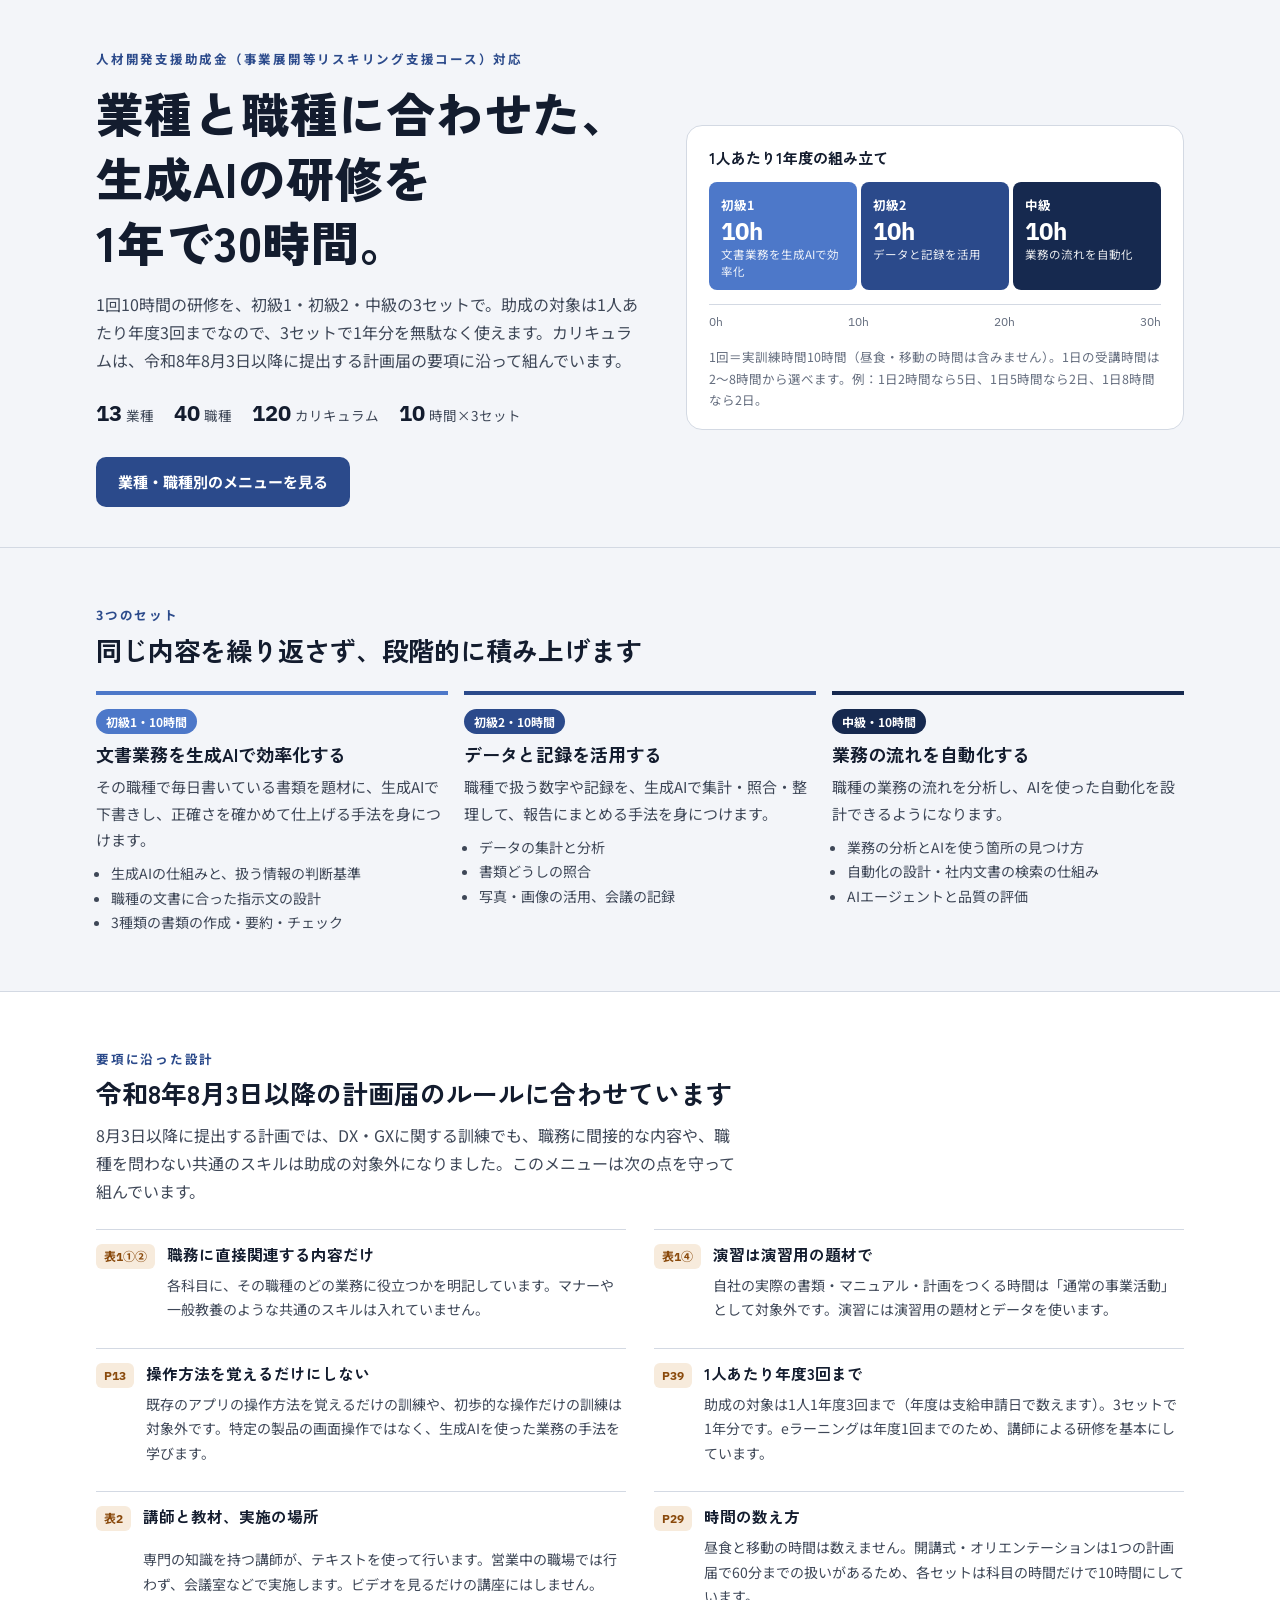
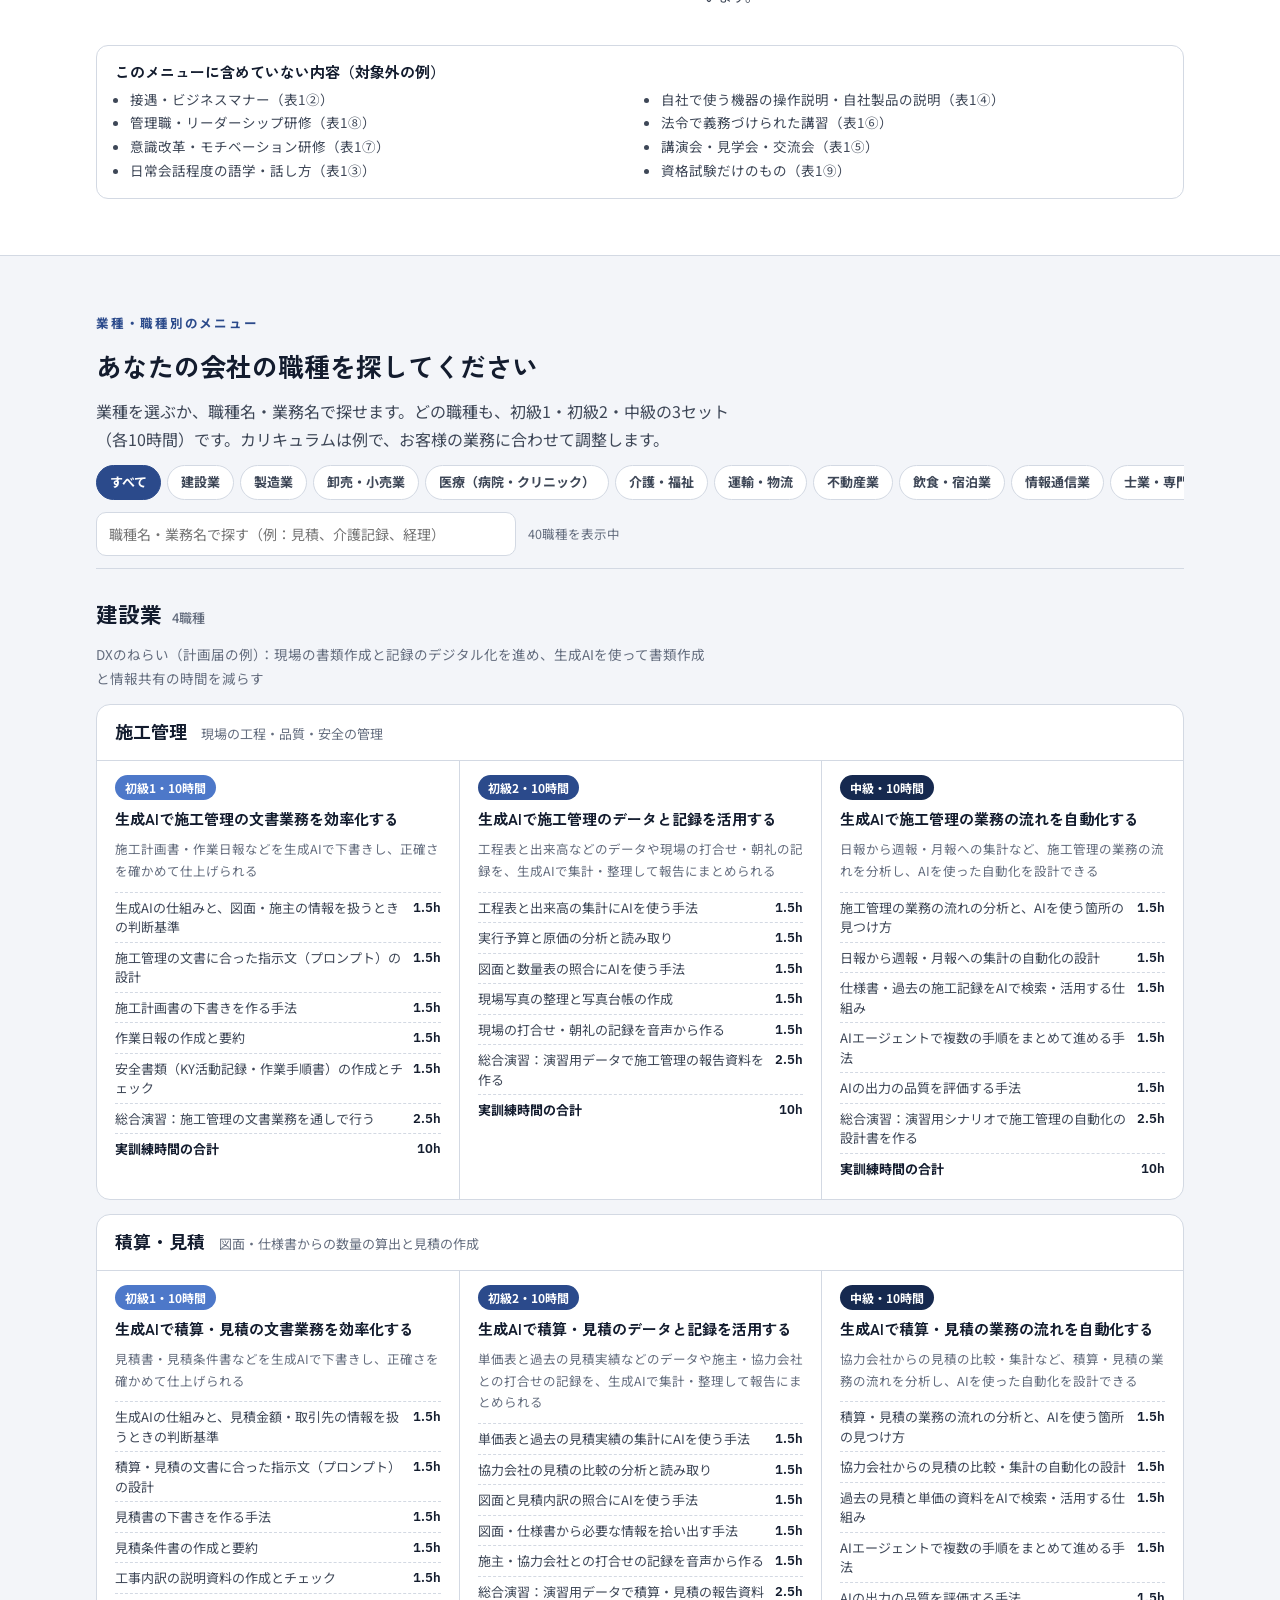
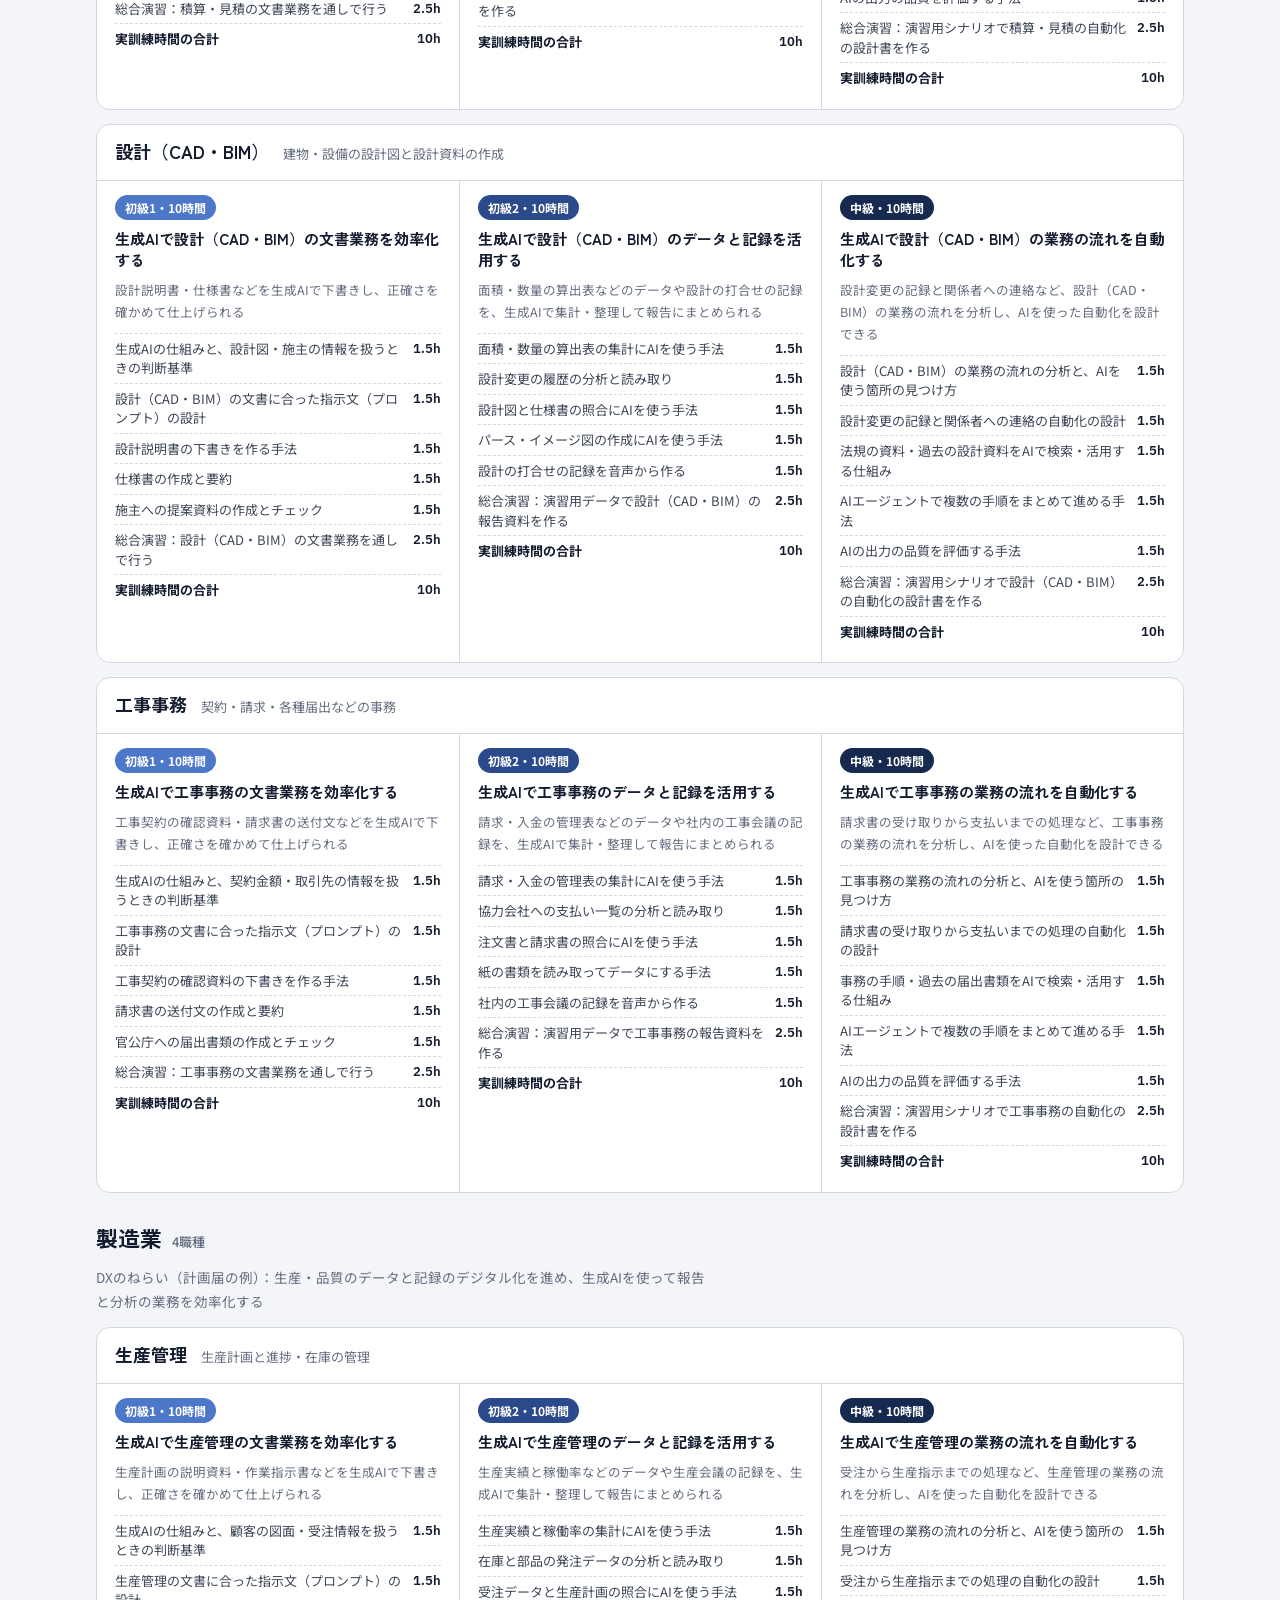
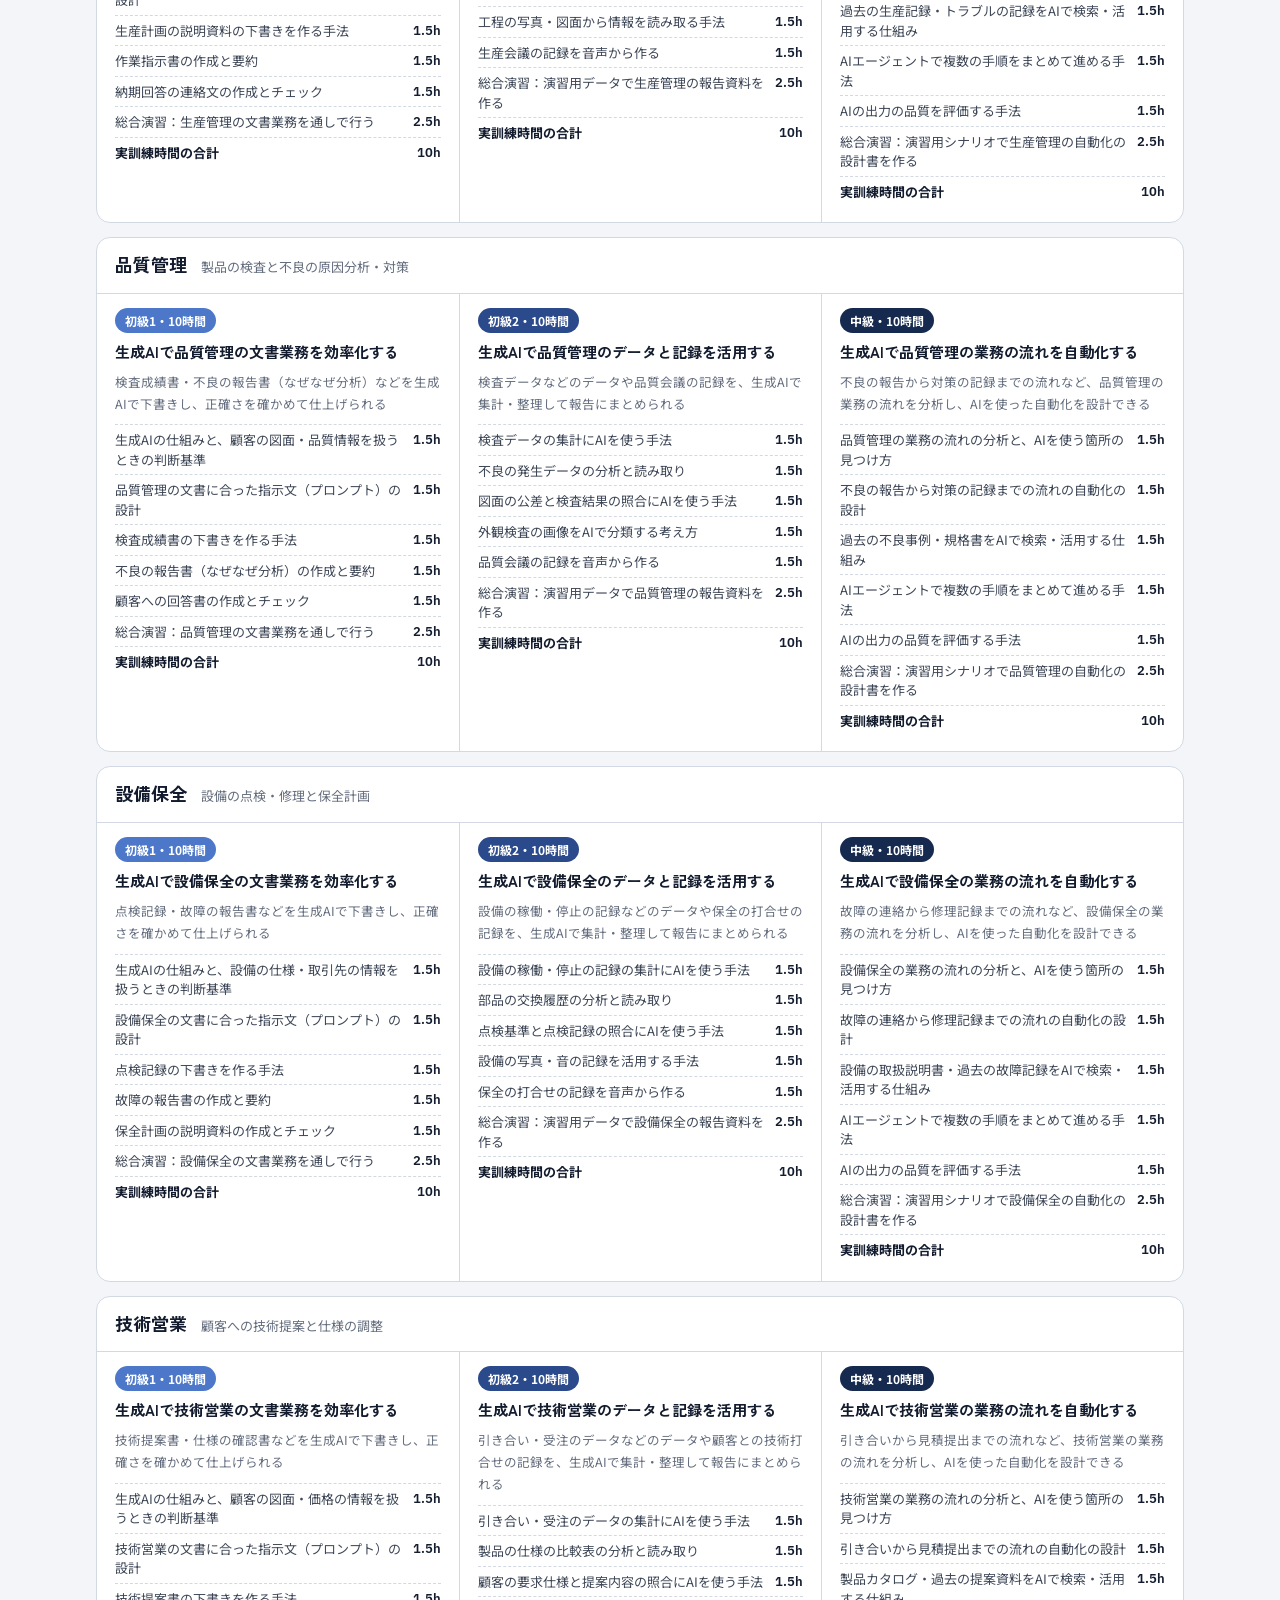
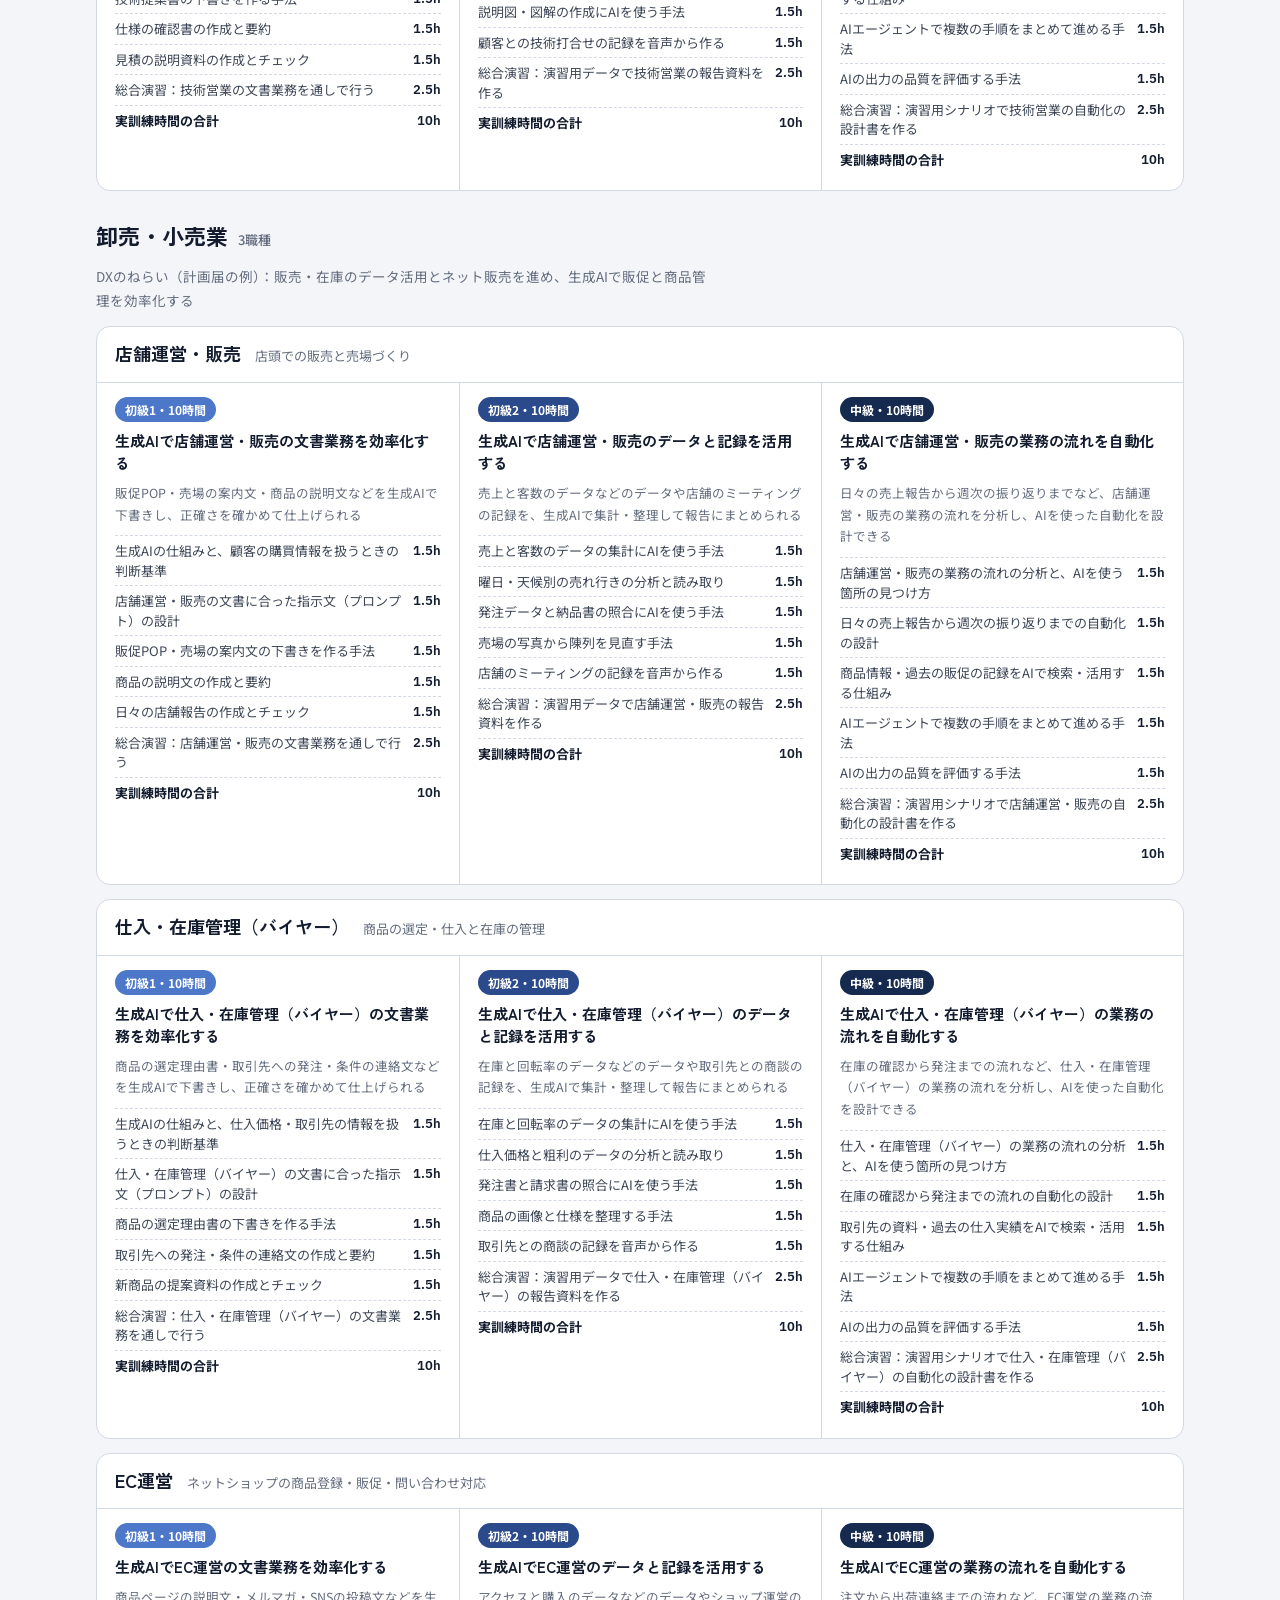
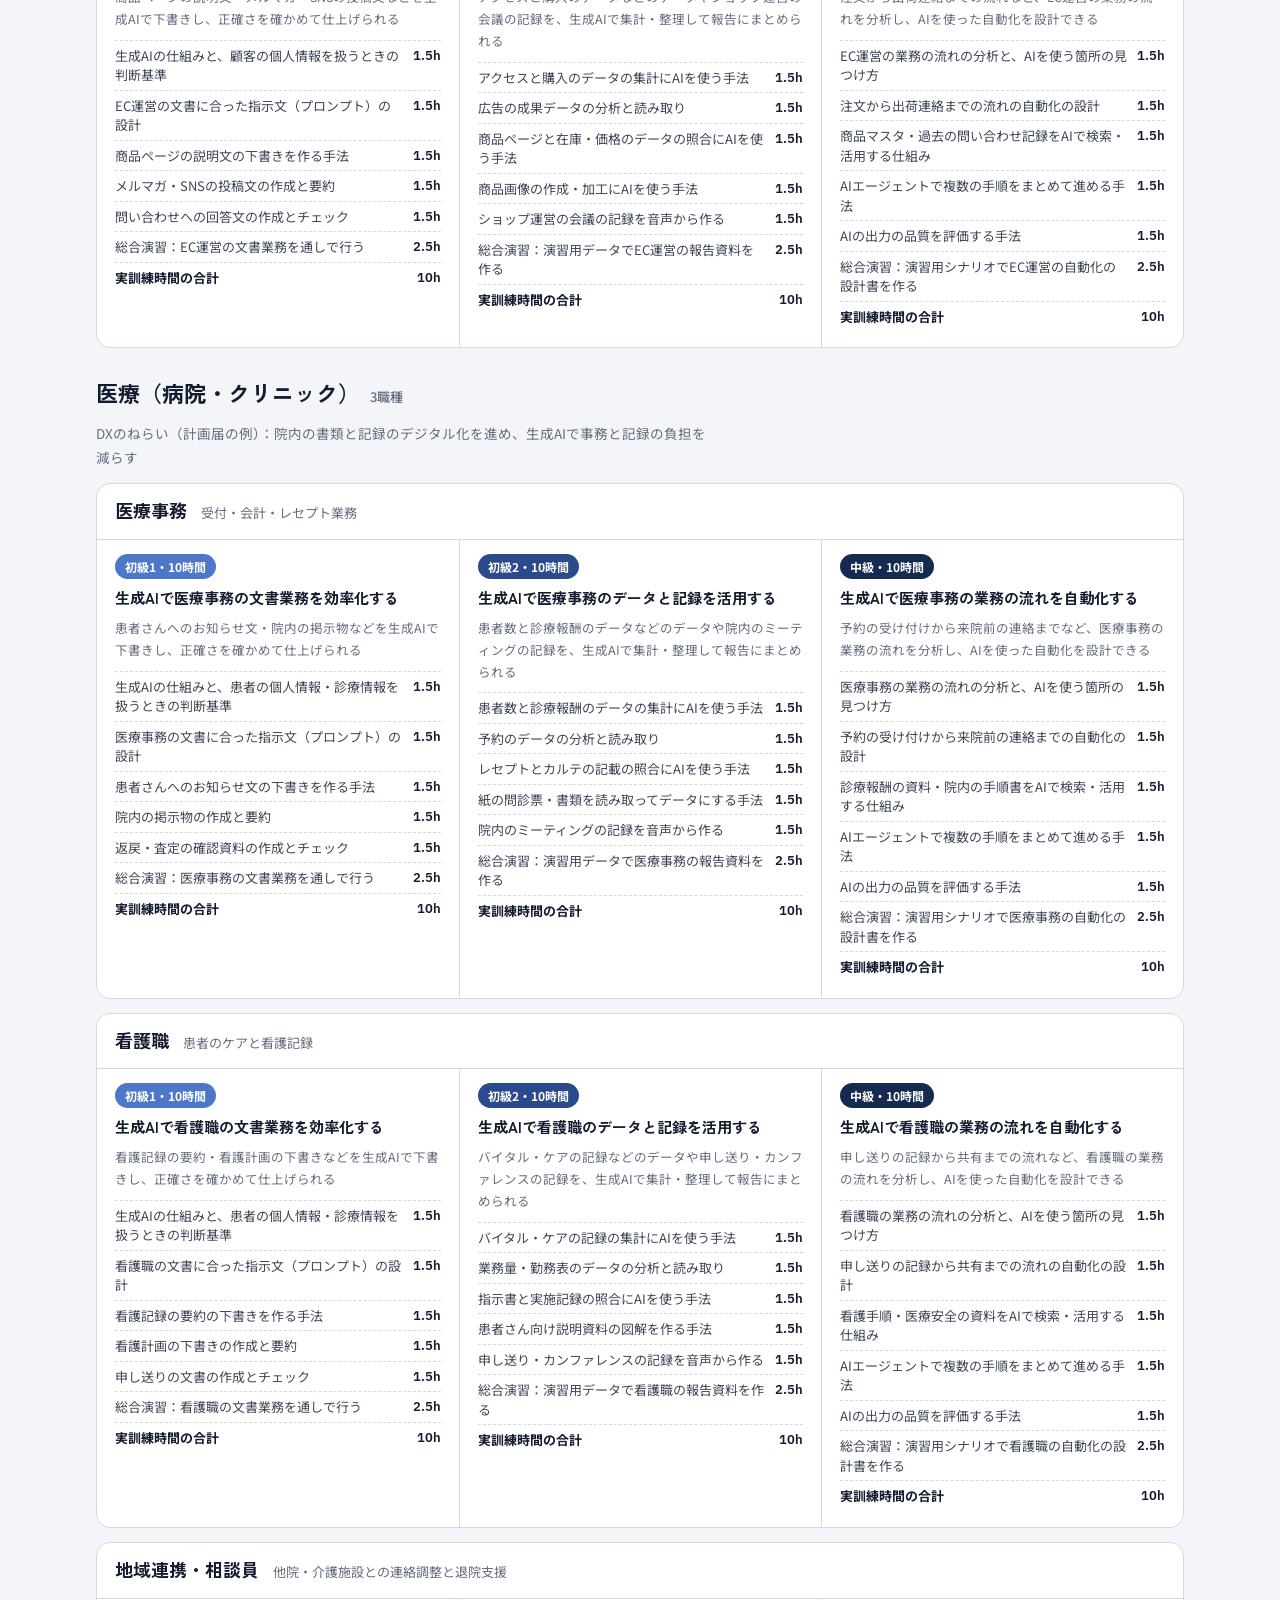
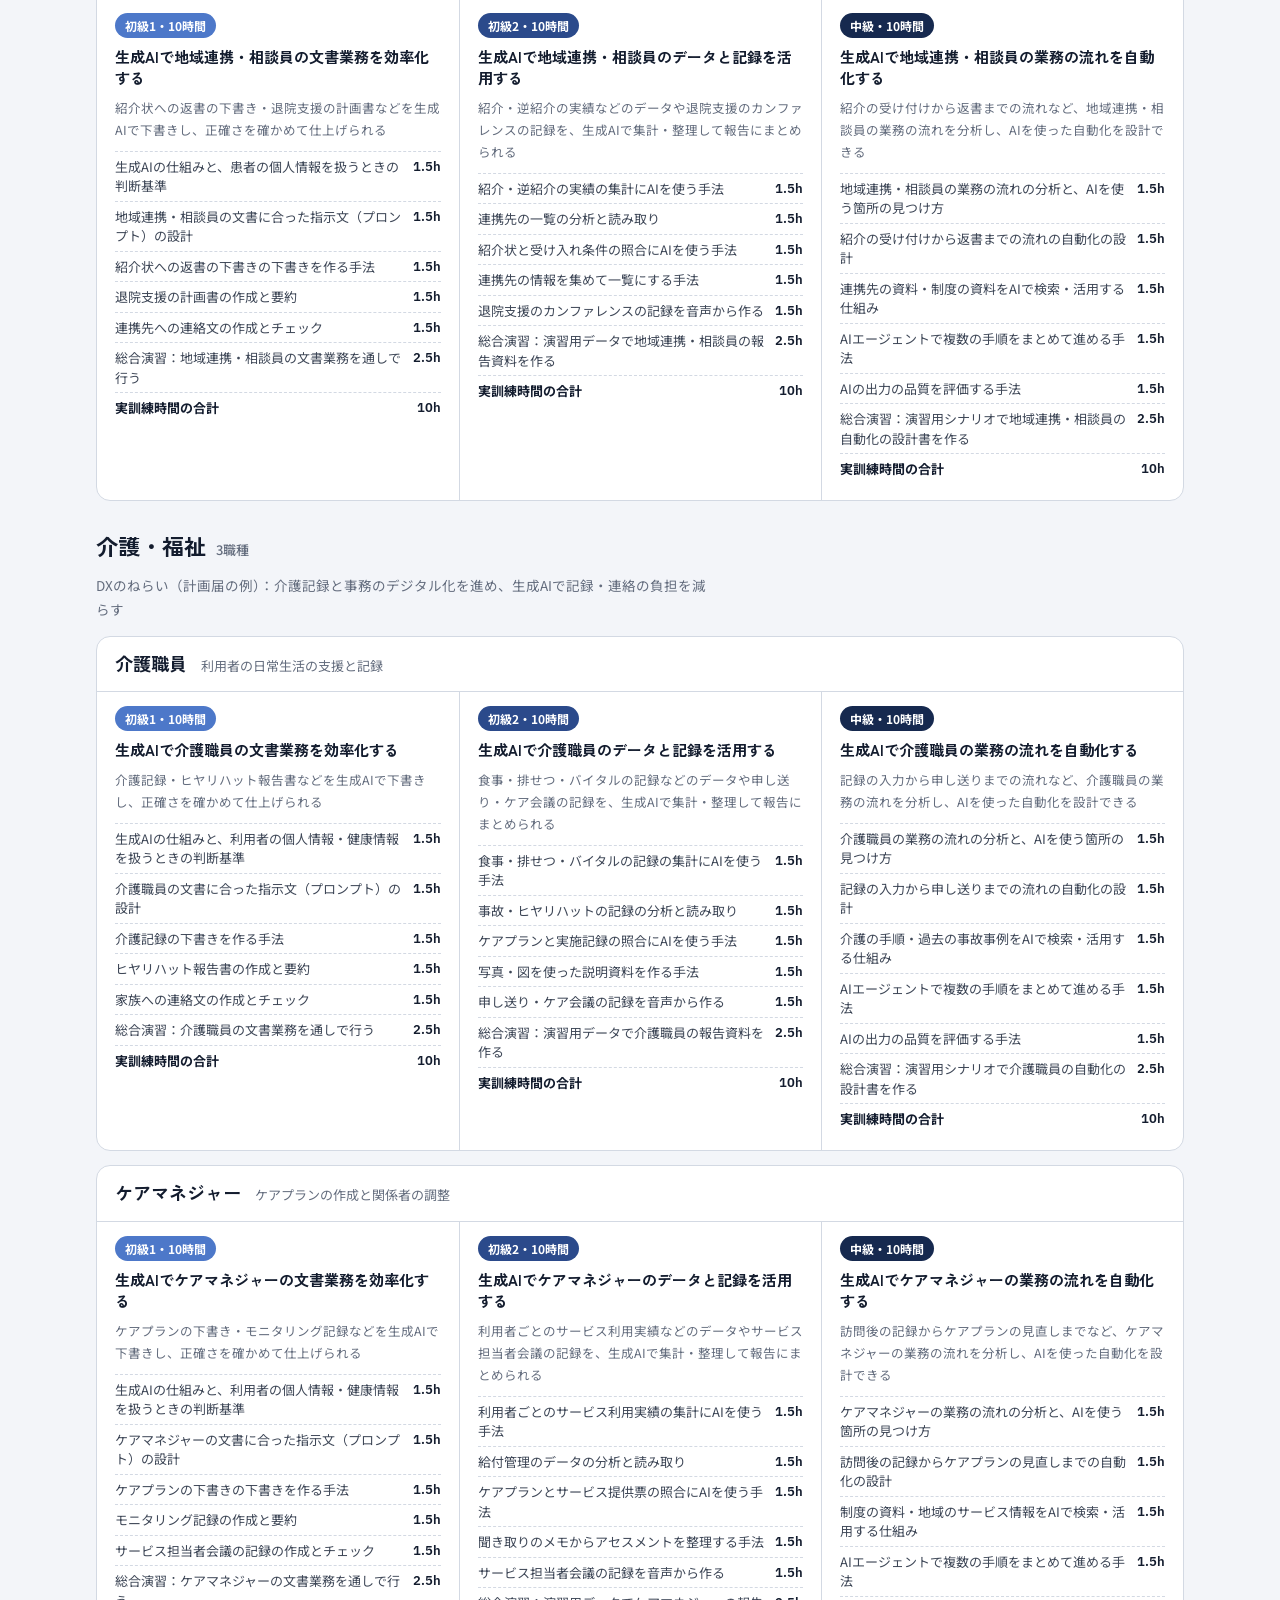
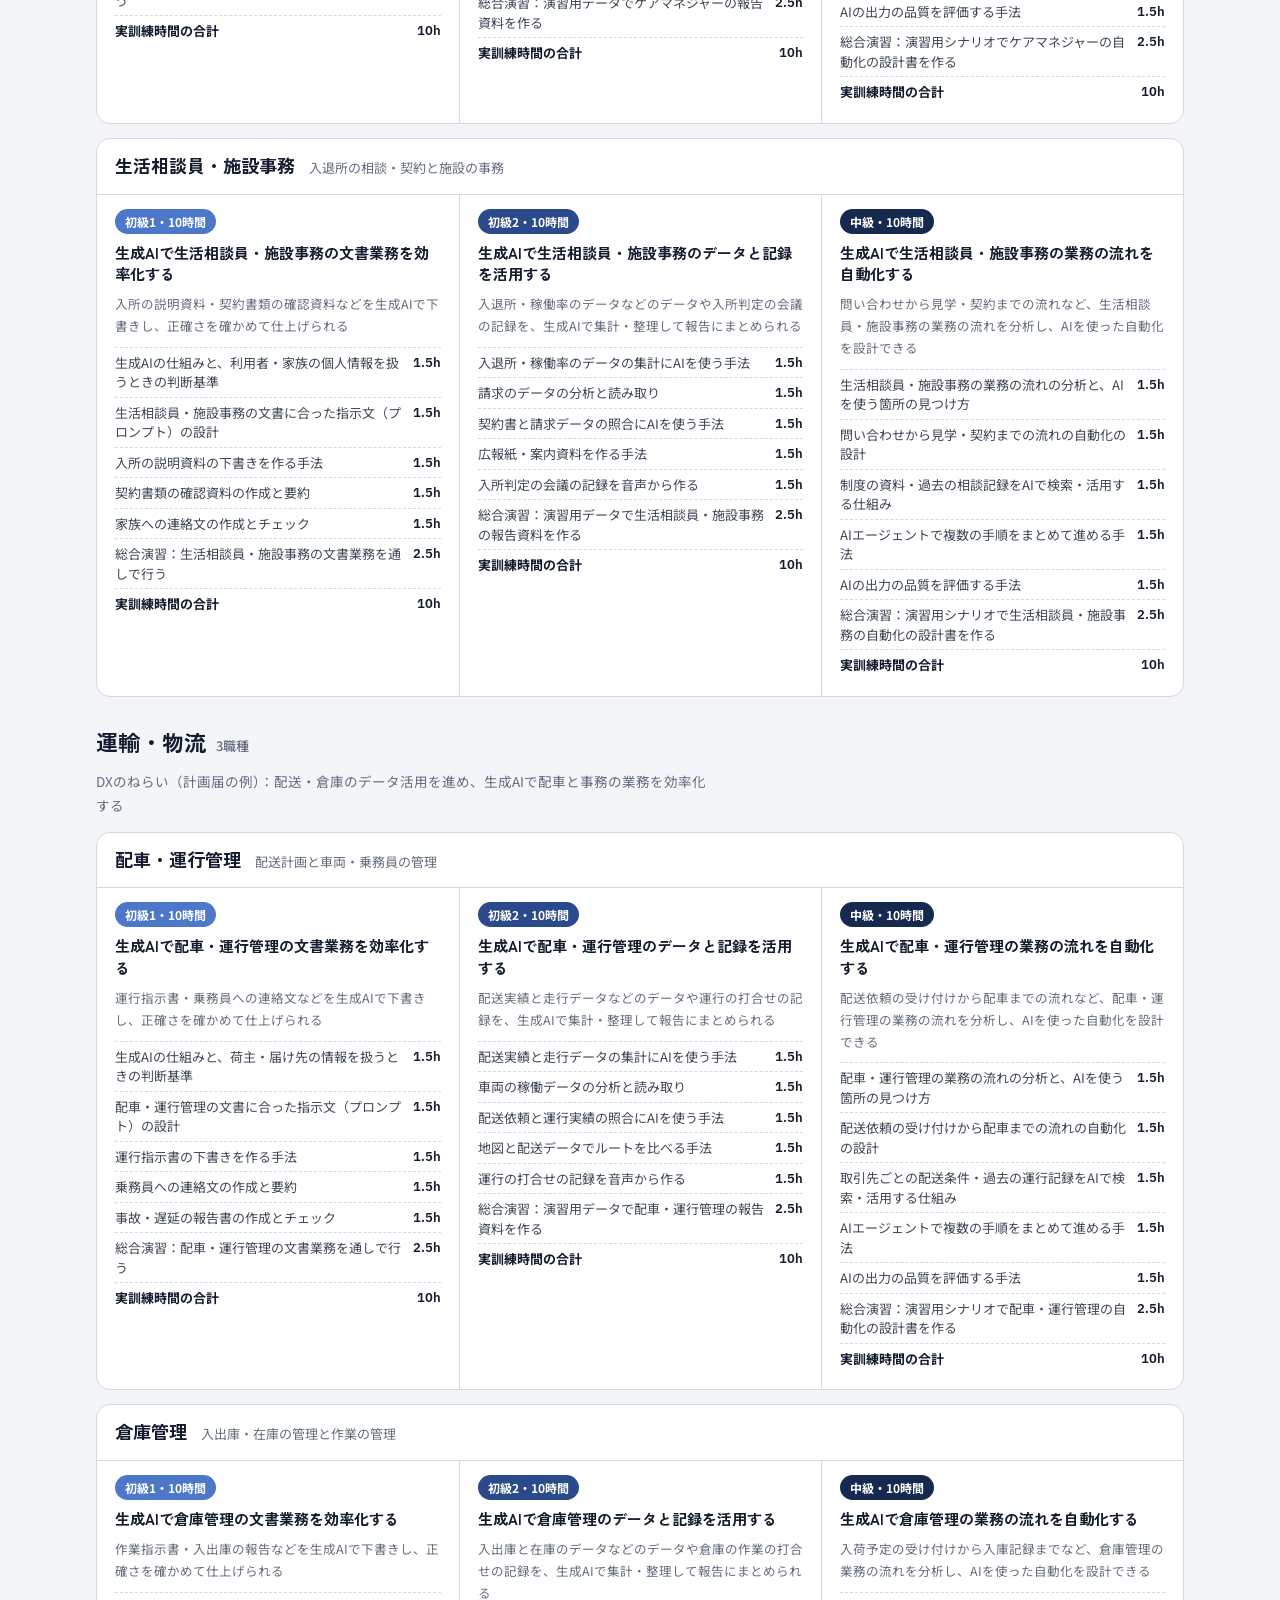
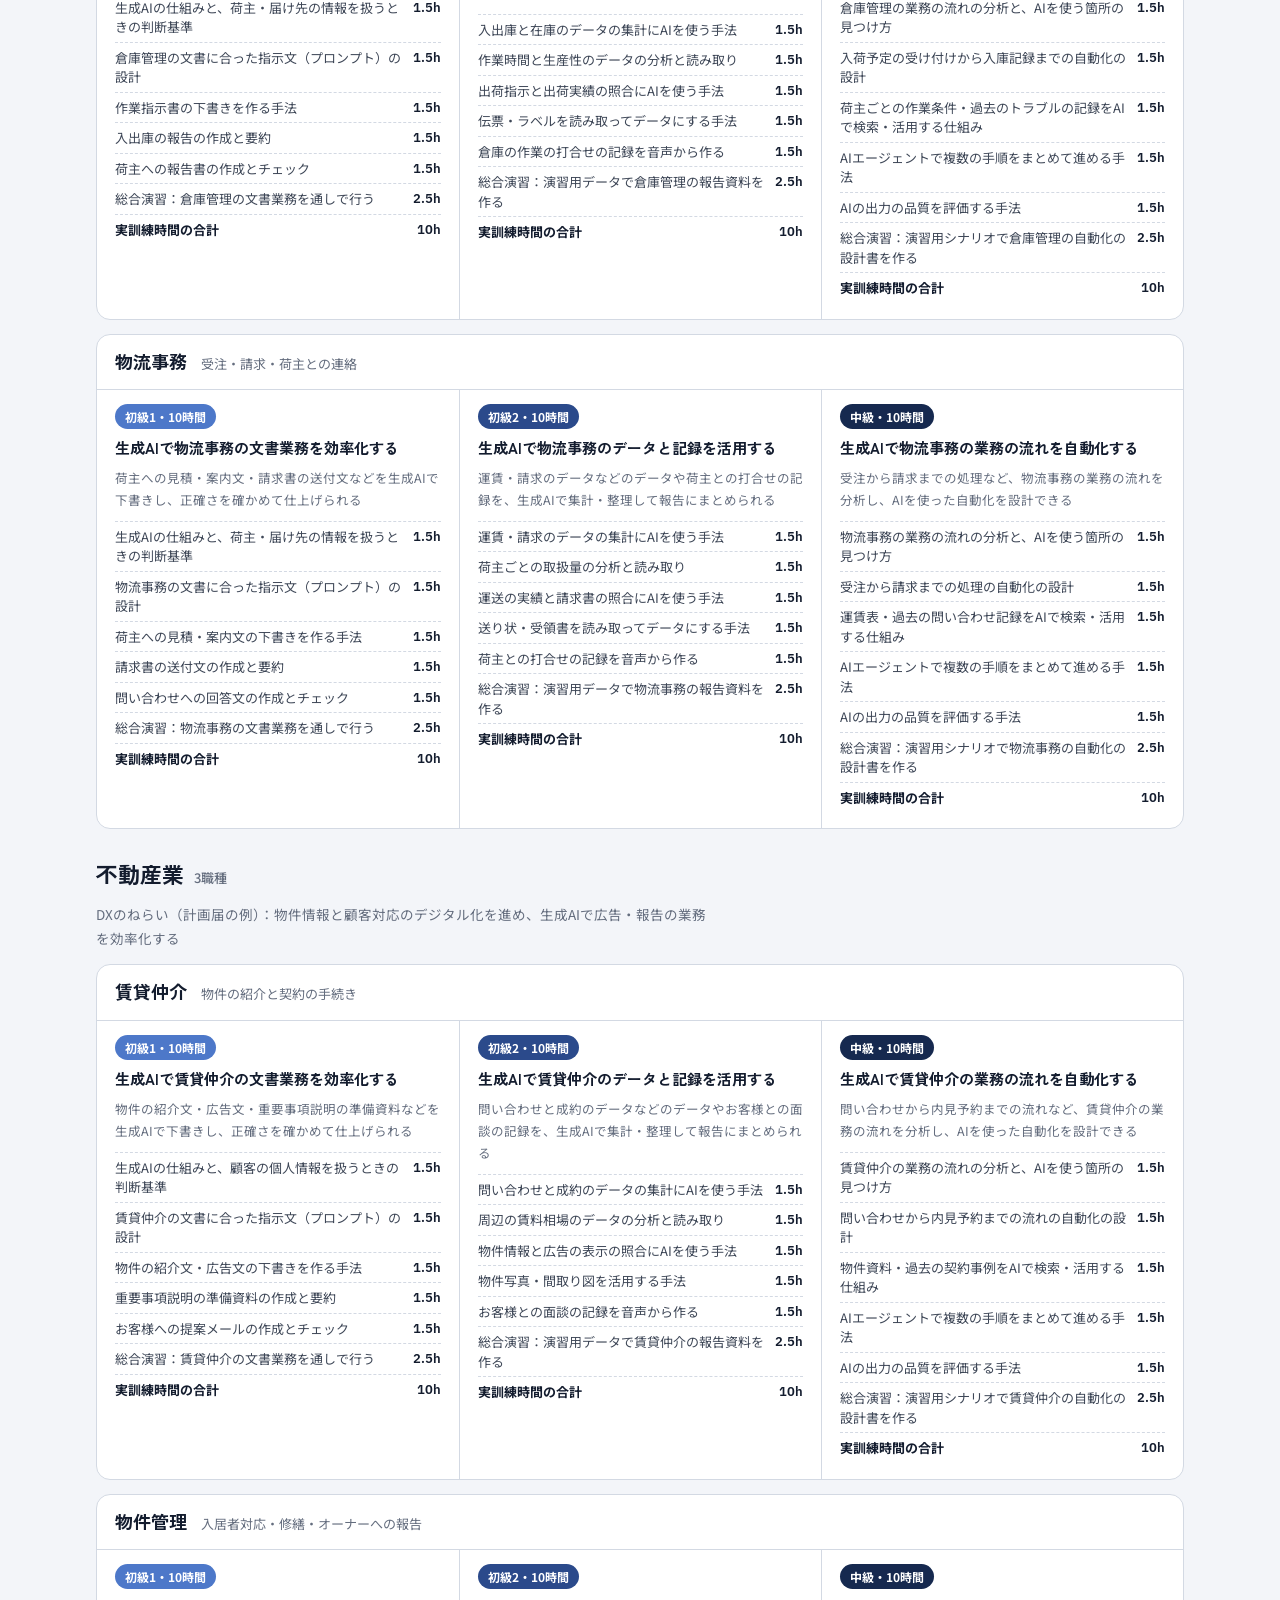
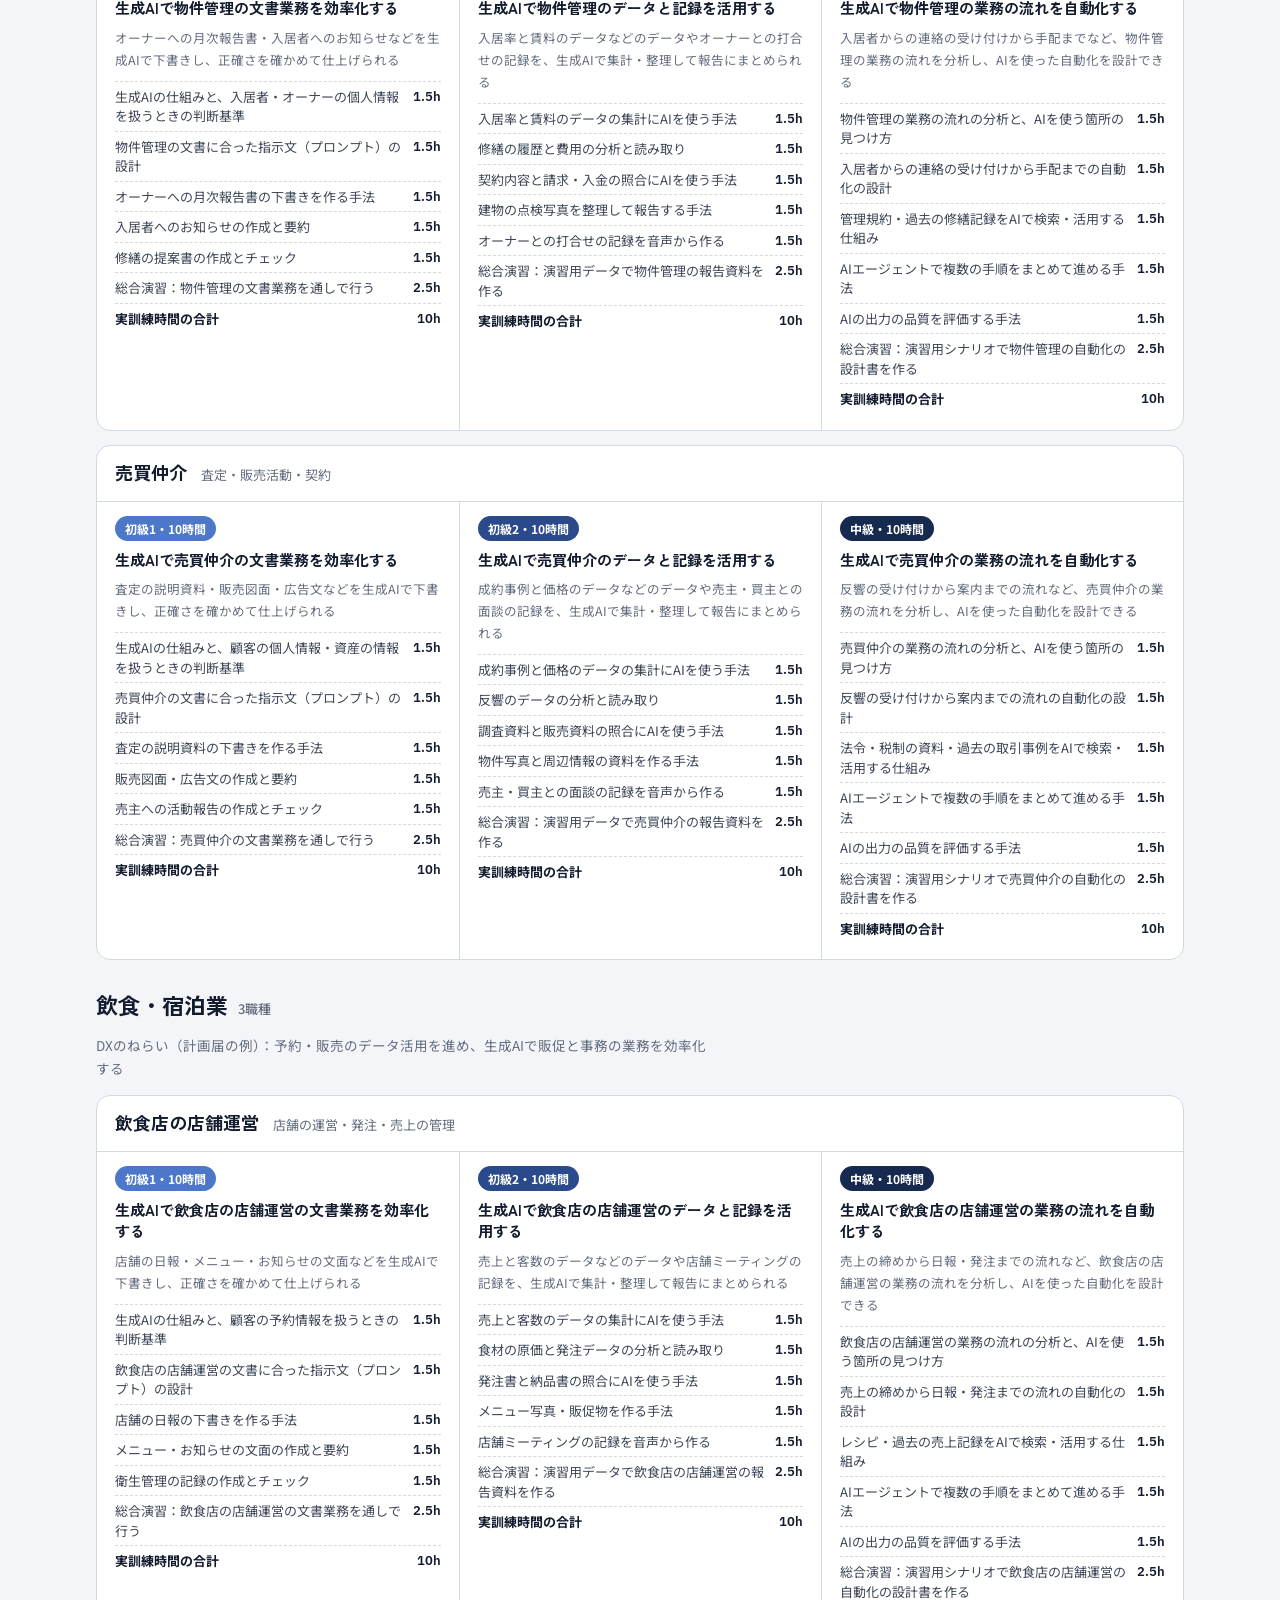
==== commit acfd31d5: "Fix: hide closed modal so the page is clickable Co-Authored-By: Claude Opus 5.5 <noreply@anthropic.c" ====
--- a/lp.html
+++ b/lp.html
@@ -4,6 +4,7 @@
 <meta charset="utf-8">
 <meta name="viewport" content="width=device-width,initial-scale=1,viewport-fit=cover">
 <meta name="robots" content="noindex">
+<style>:root{padding-top:env(safe-area-inset-top,0px);padding-bottom:env(safe-area-inset-bottom,0px)}body{margin:0}img{max-width:100%}[hidden]{display:none!important}</style>
 <title>業種・職種別 AI研修メニュー</title>
 <link rel="stylesheet" href="https://fonts.googleapis.com/css2?family=Zen+Kaku+Gothic+New:wght@500;700;900&family=Noto+Sans+JP:wght@400;500;700&family=IBM+Plex+Sans:wght@500;600;700&display=swap">
 <style>
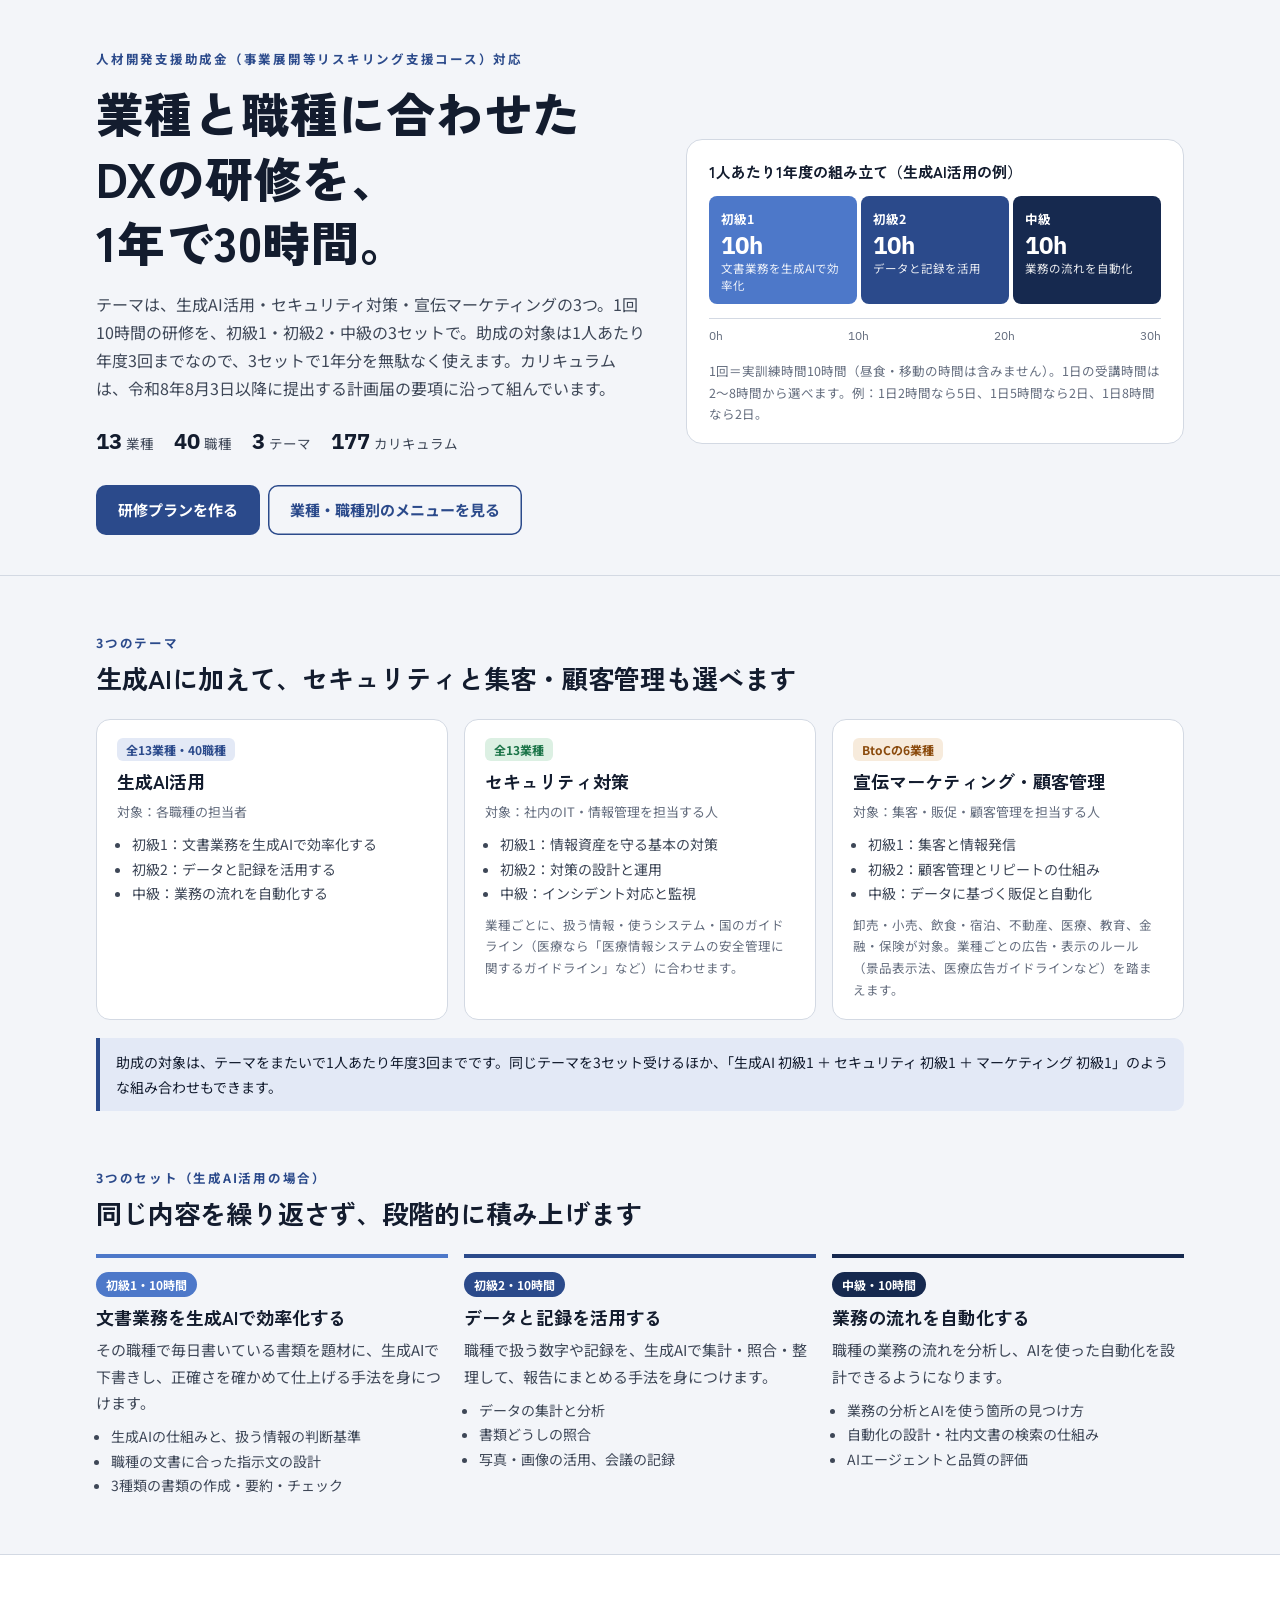
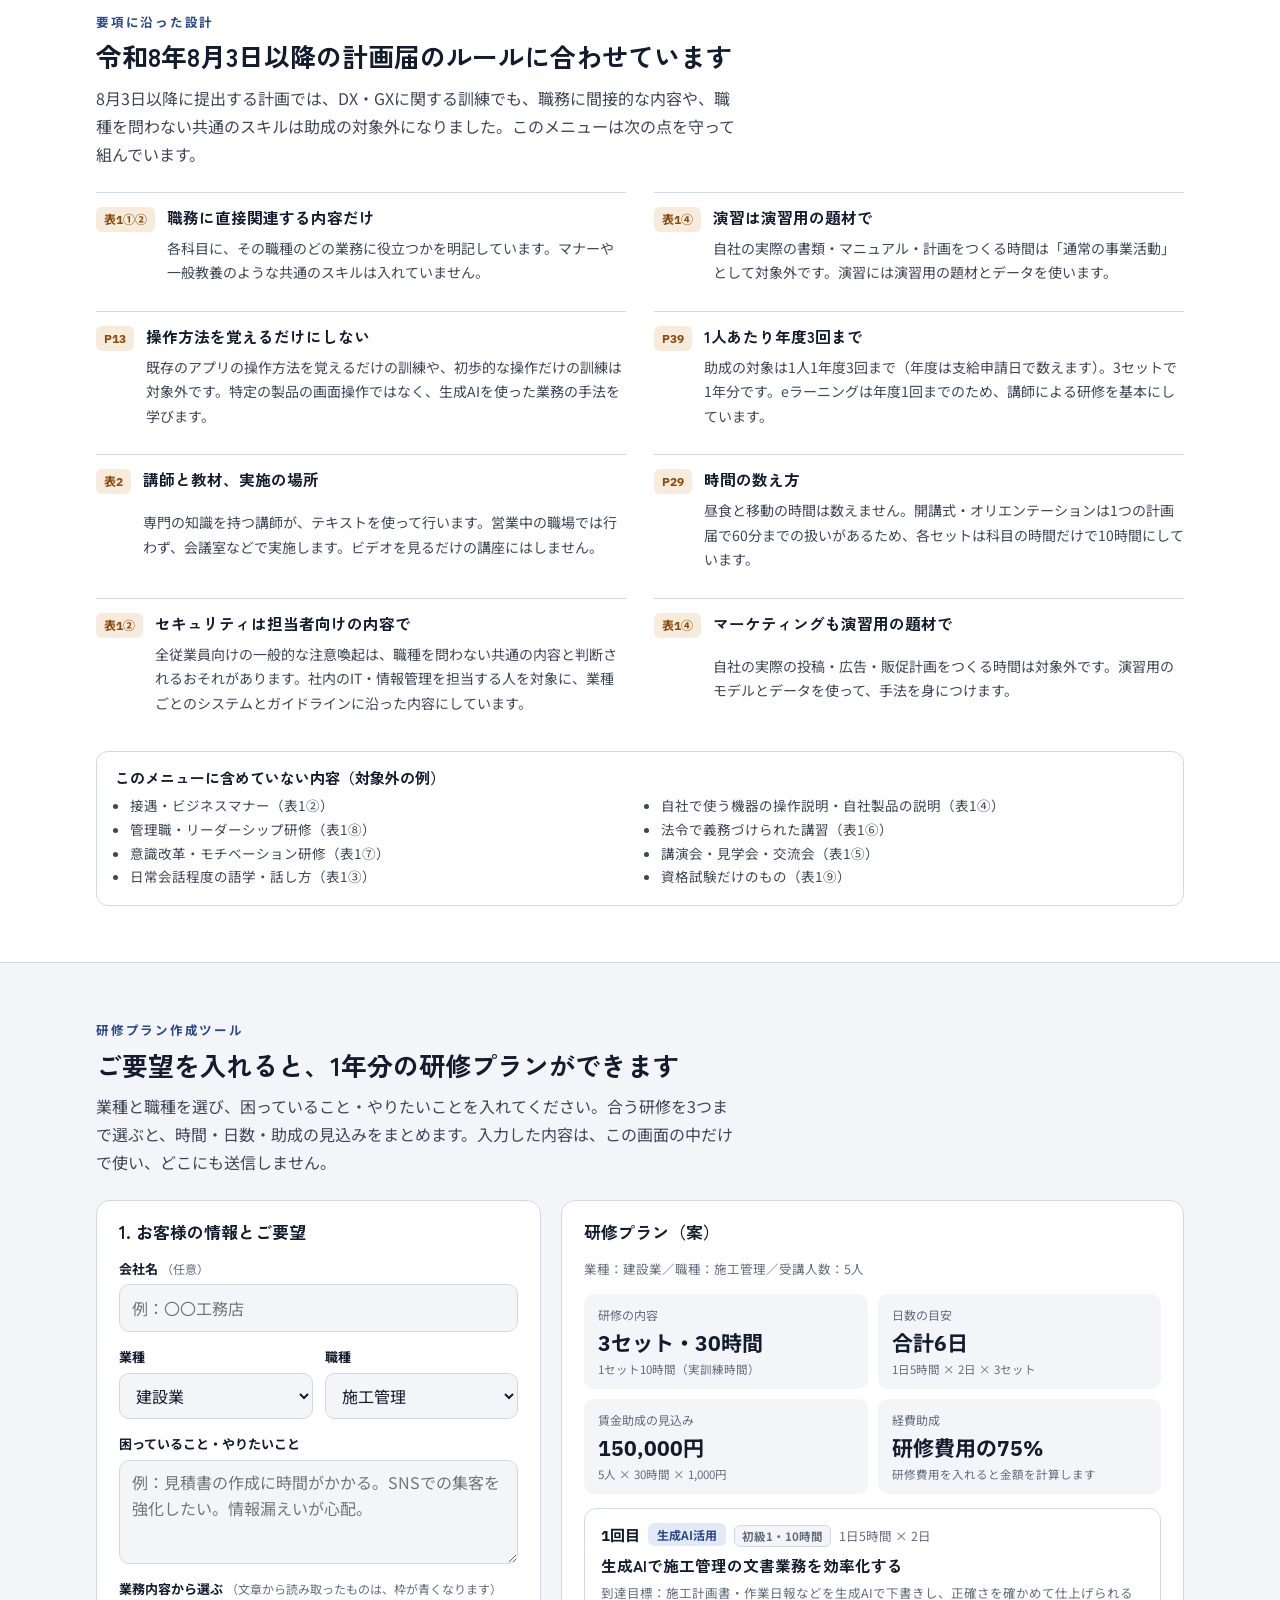
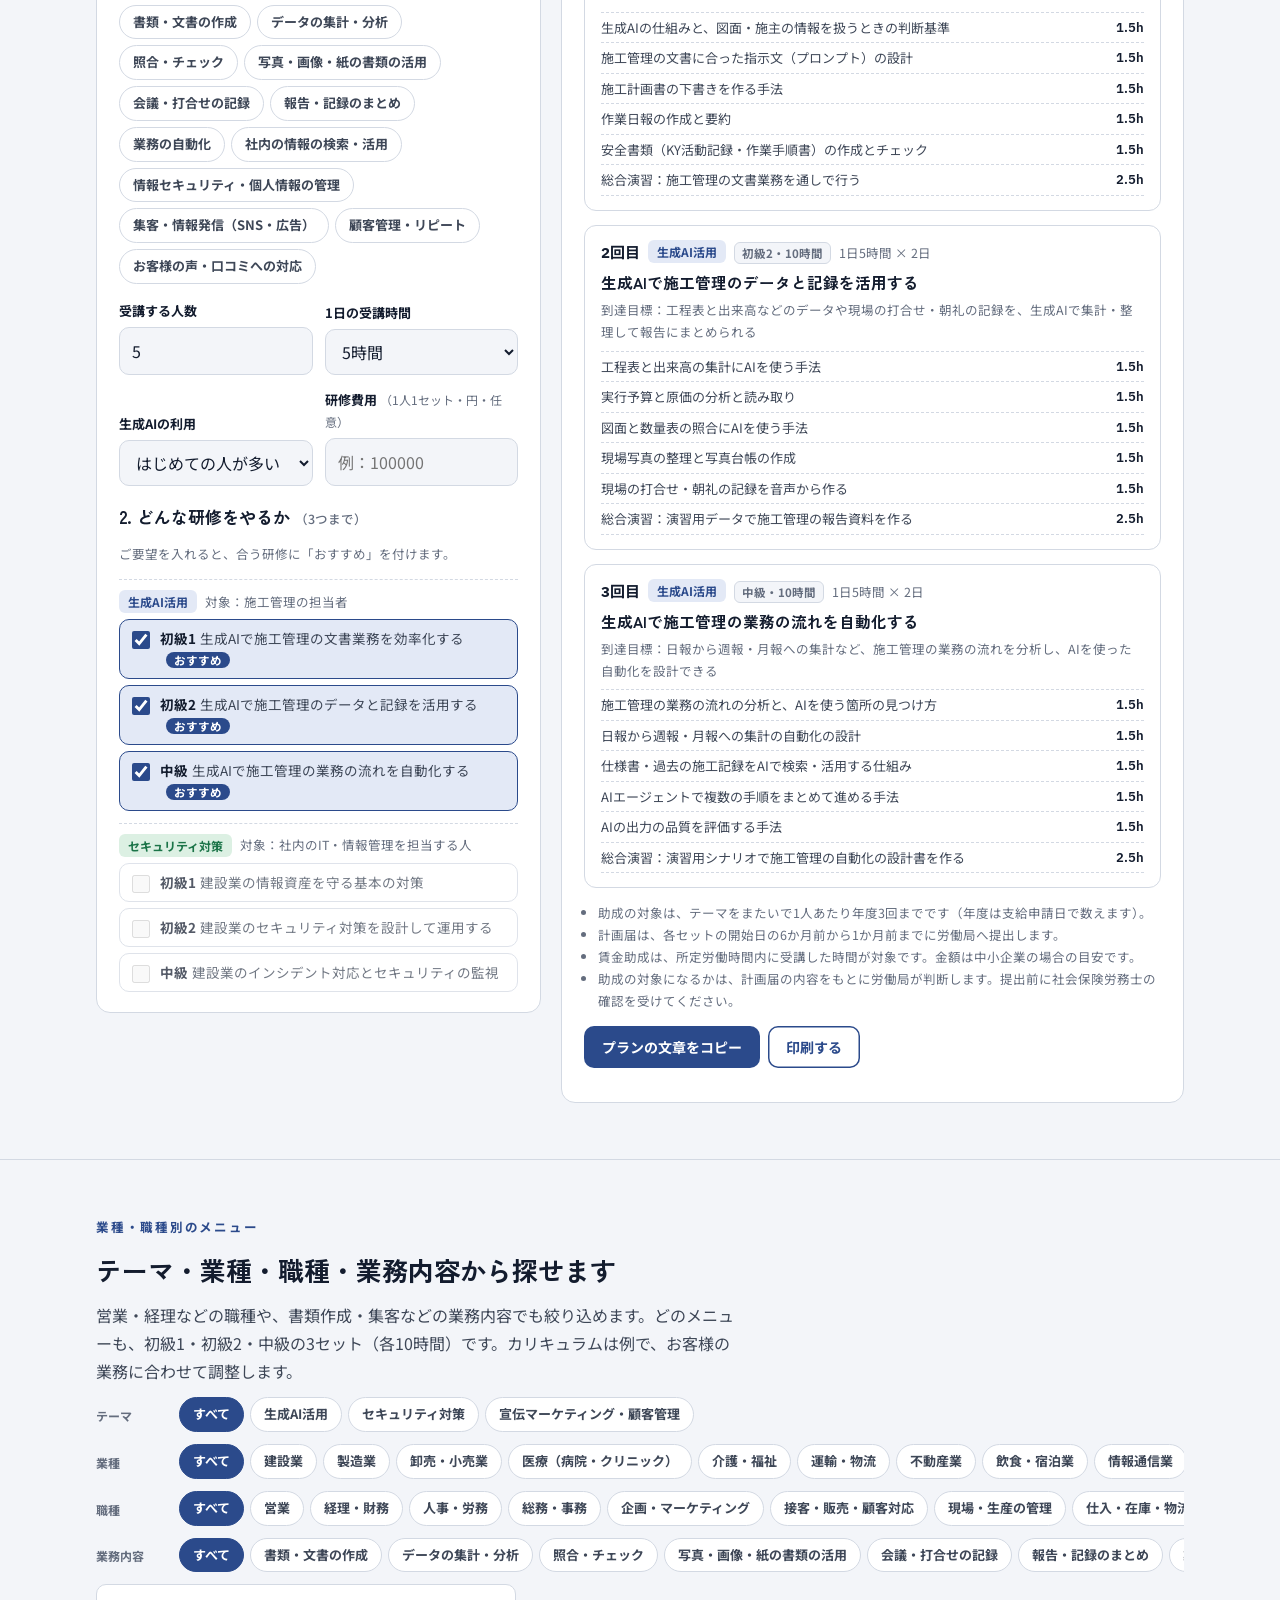
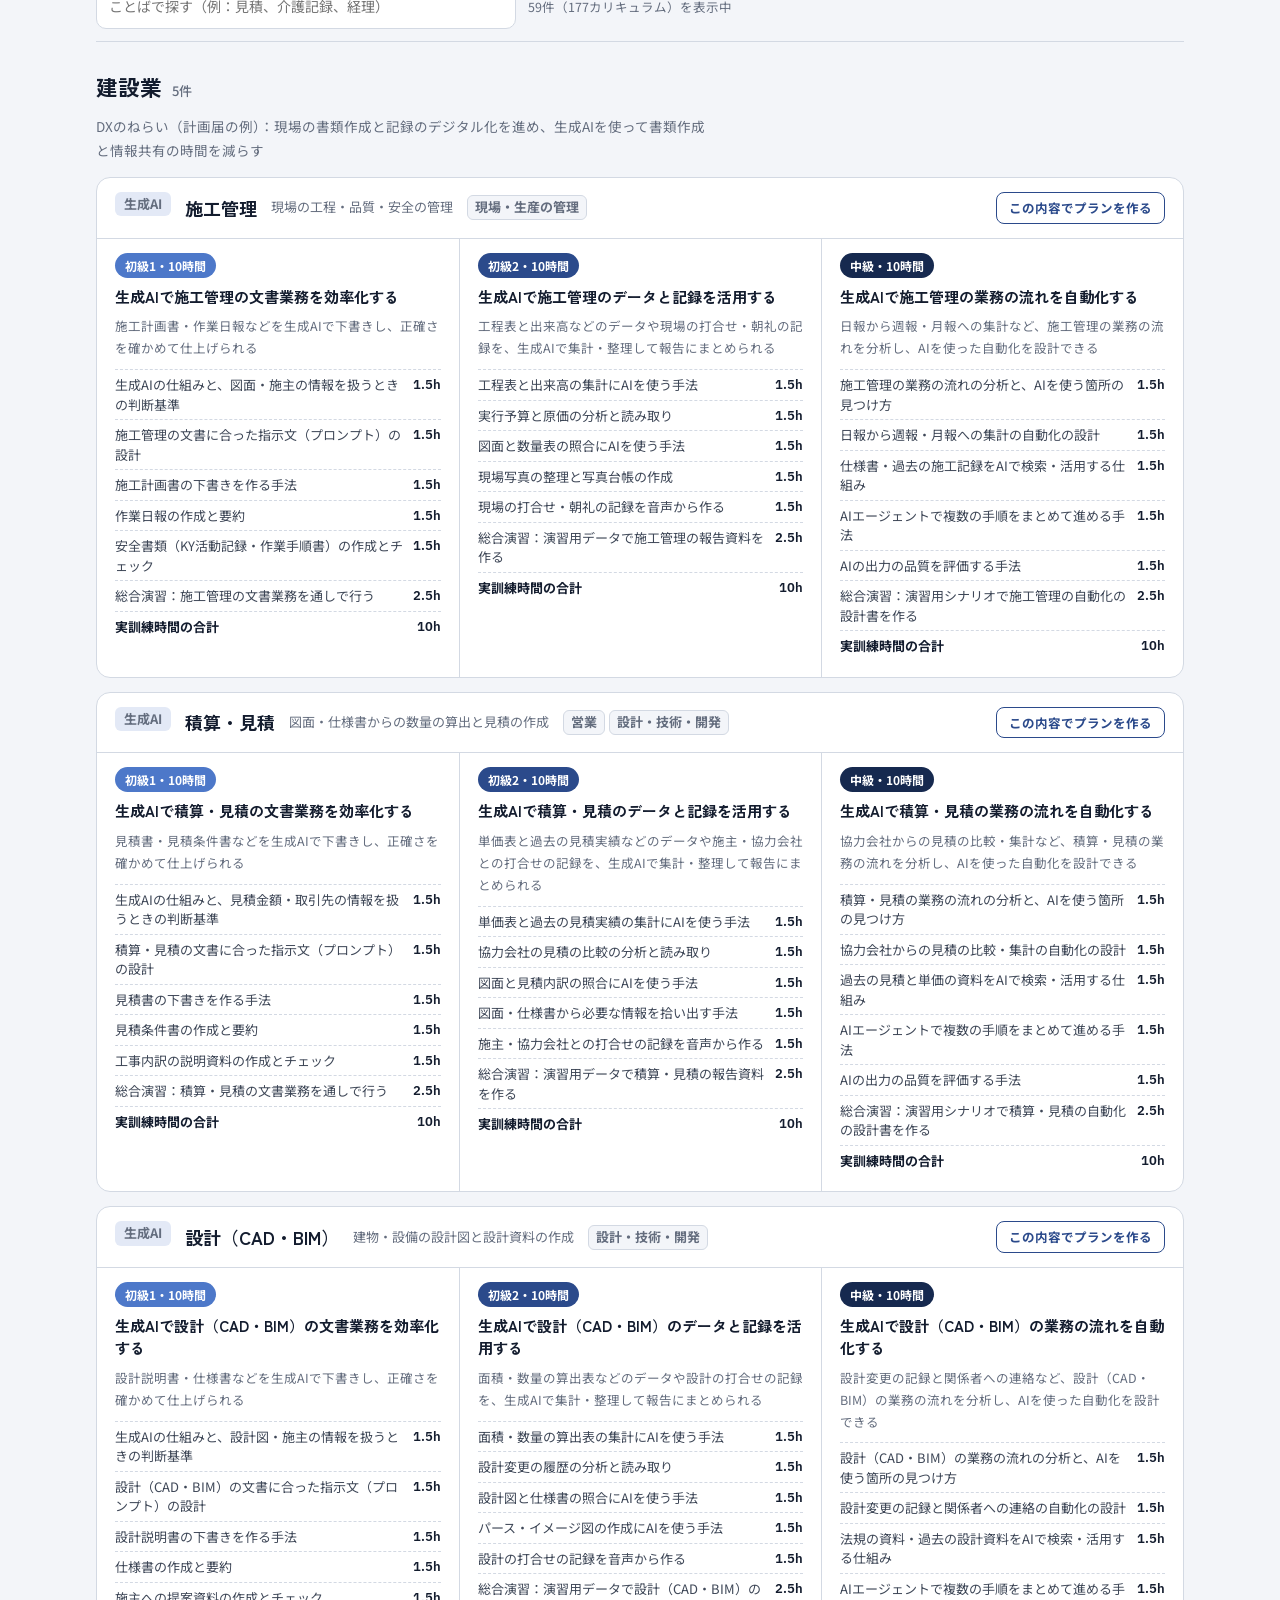
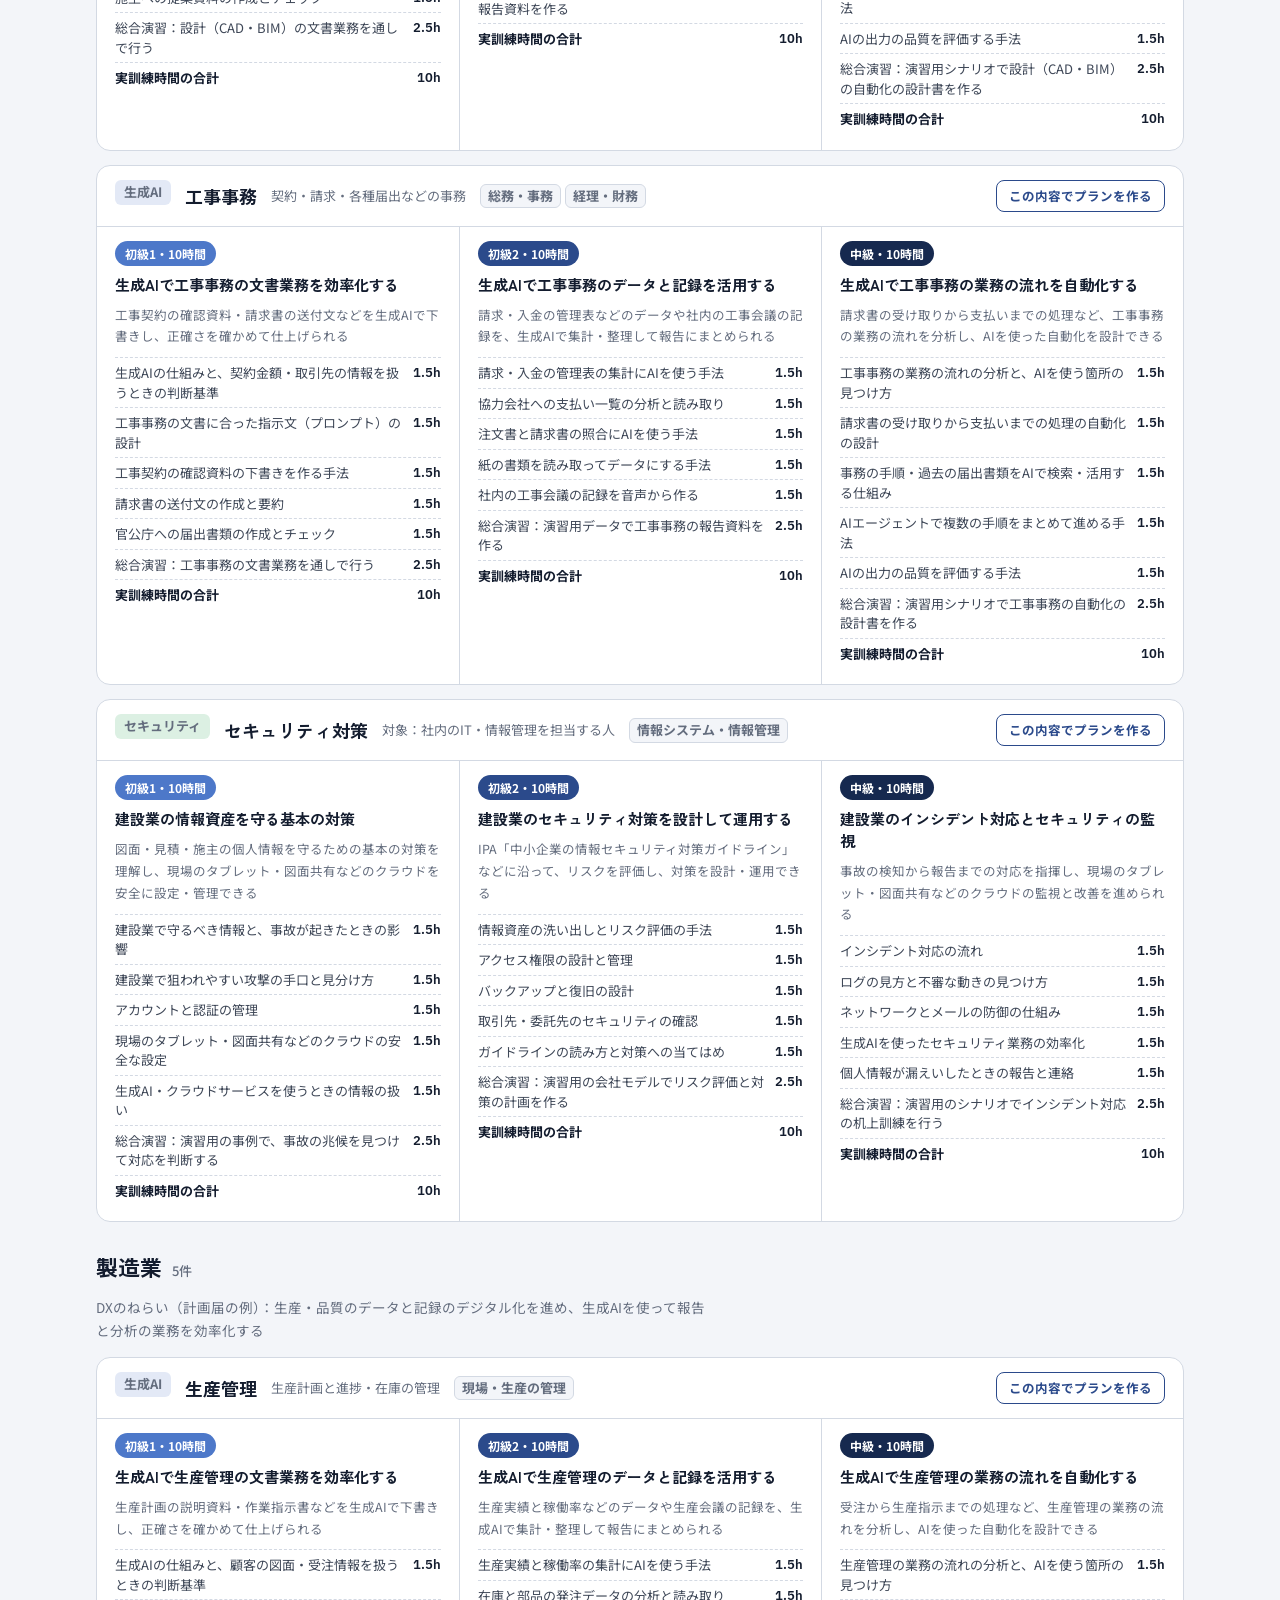
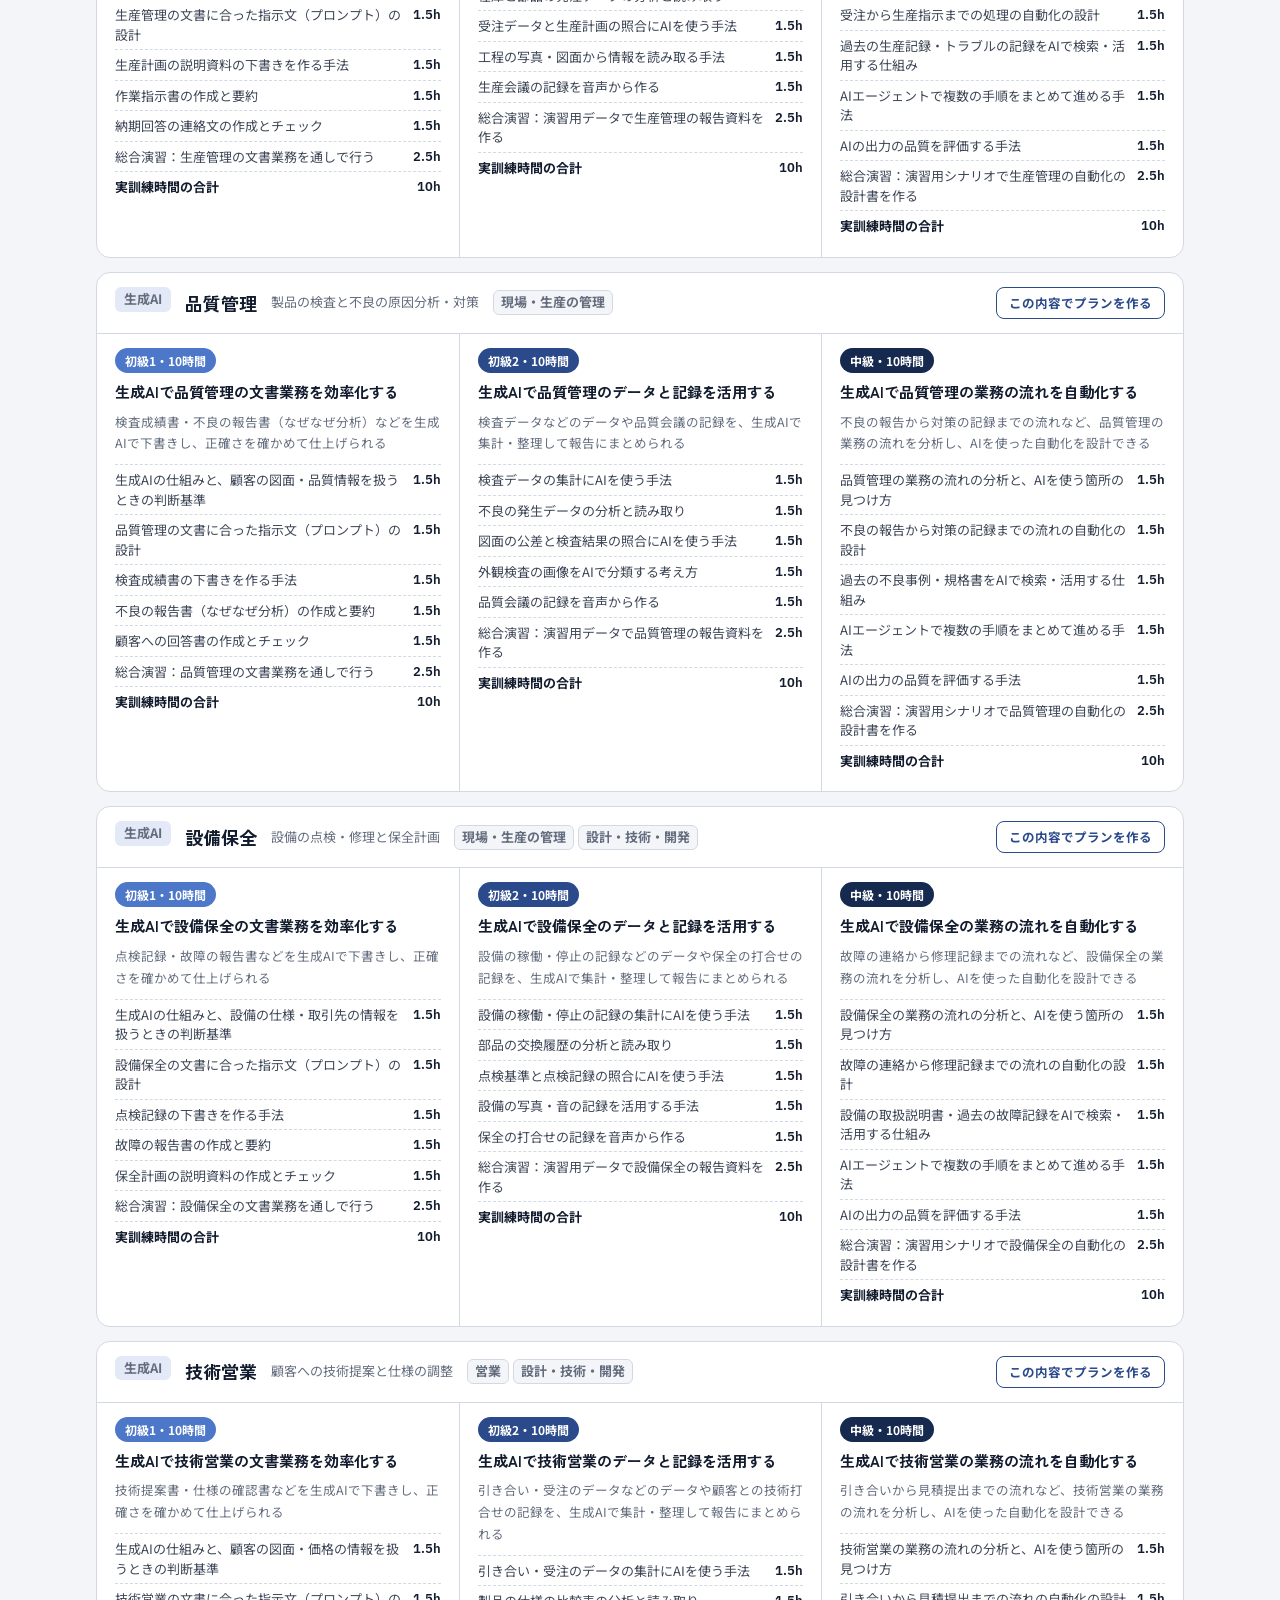
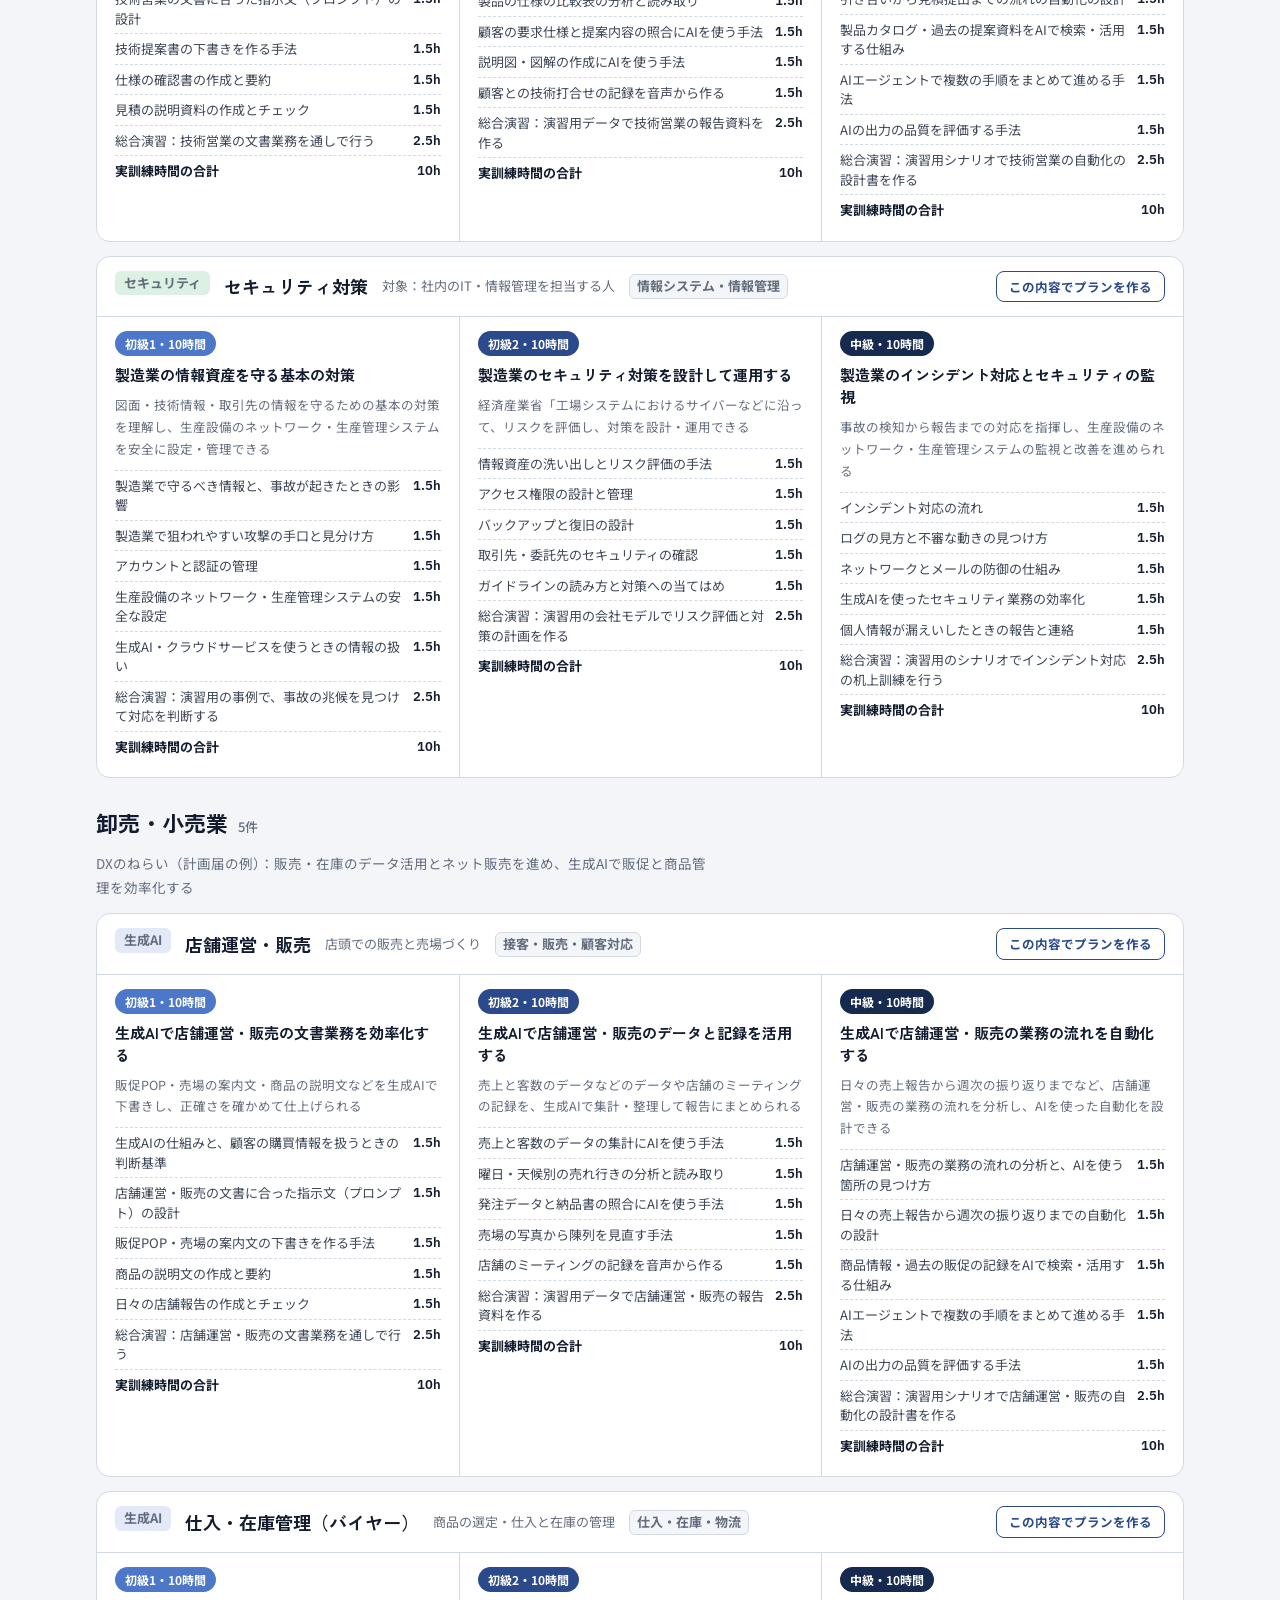
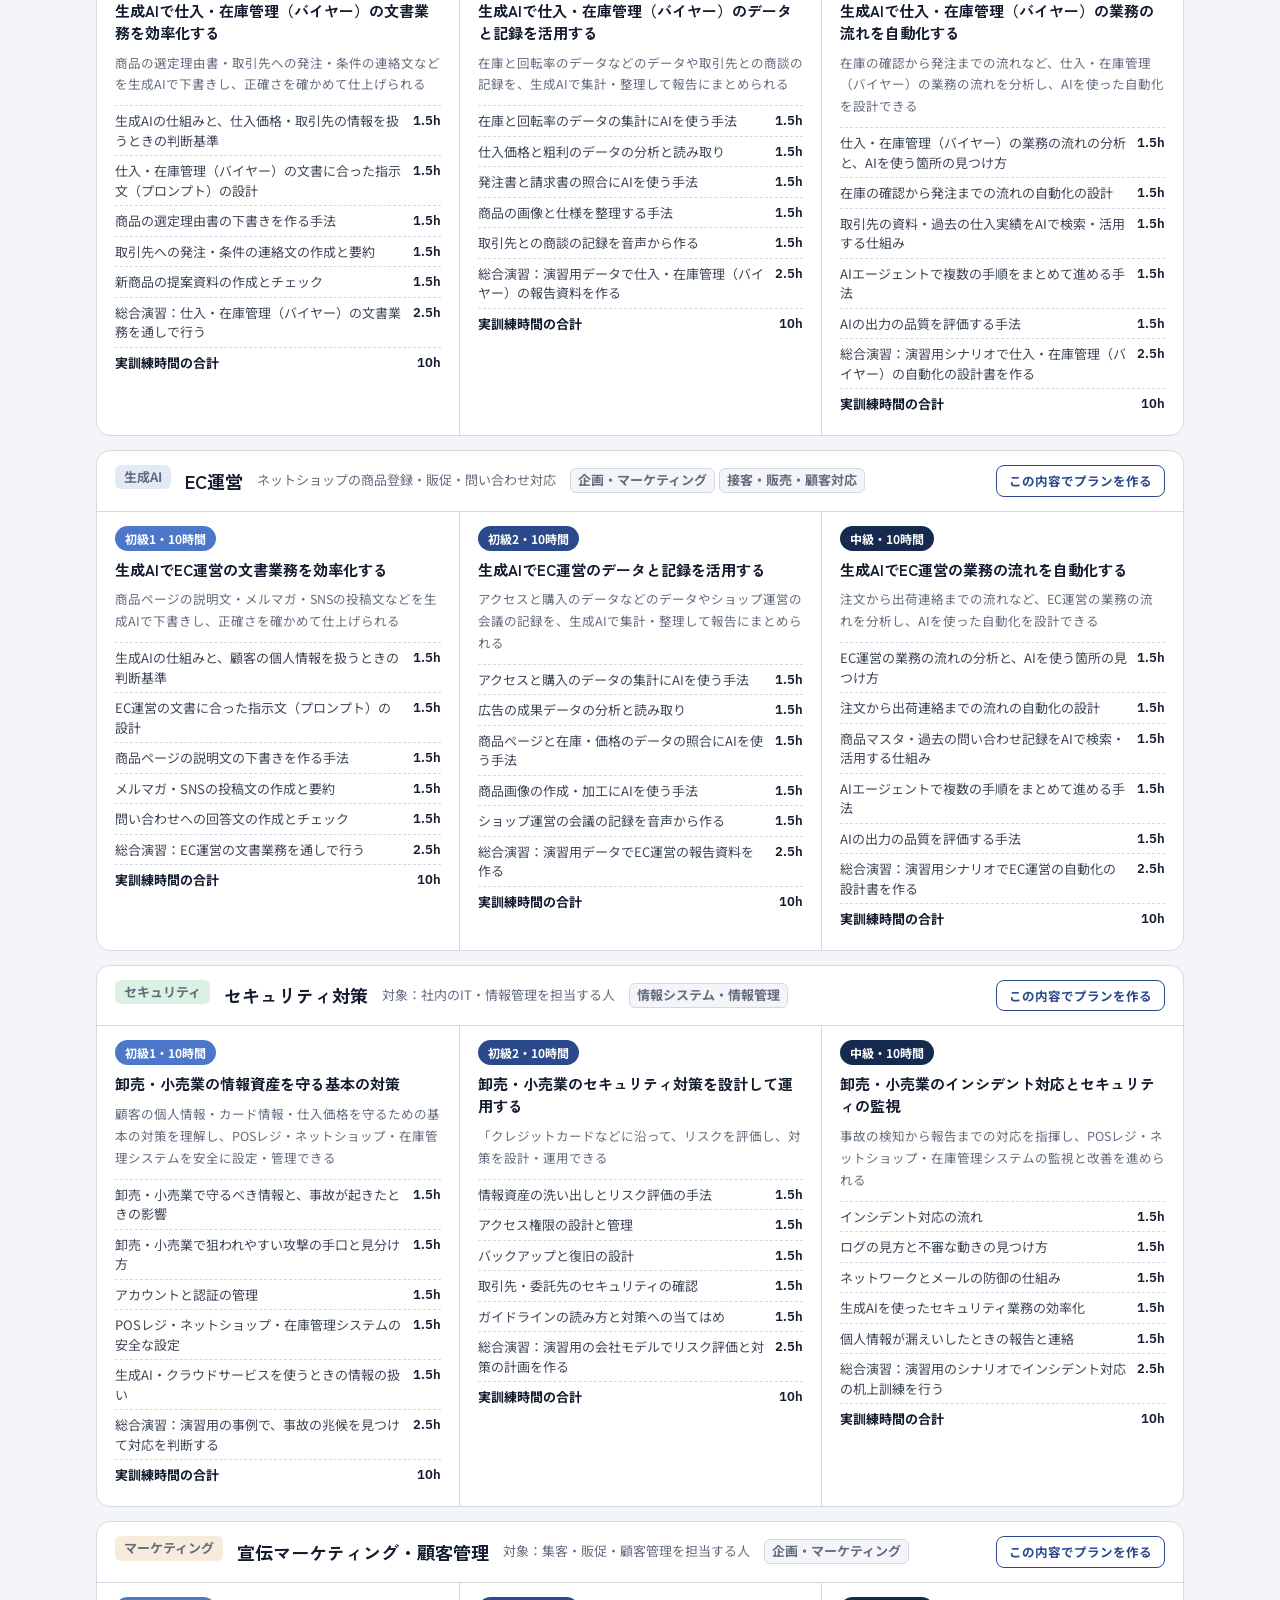
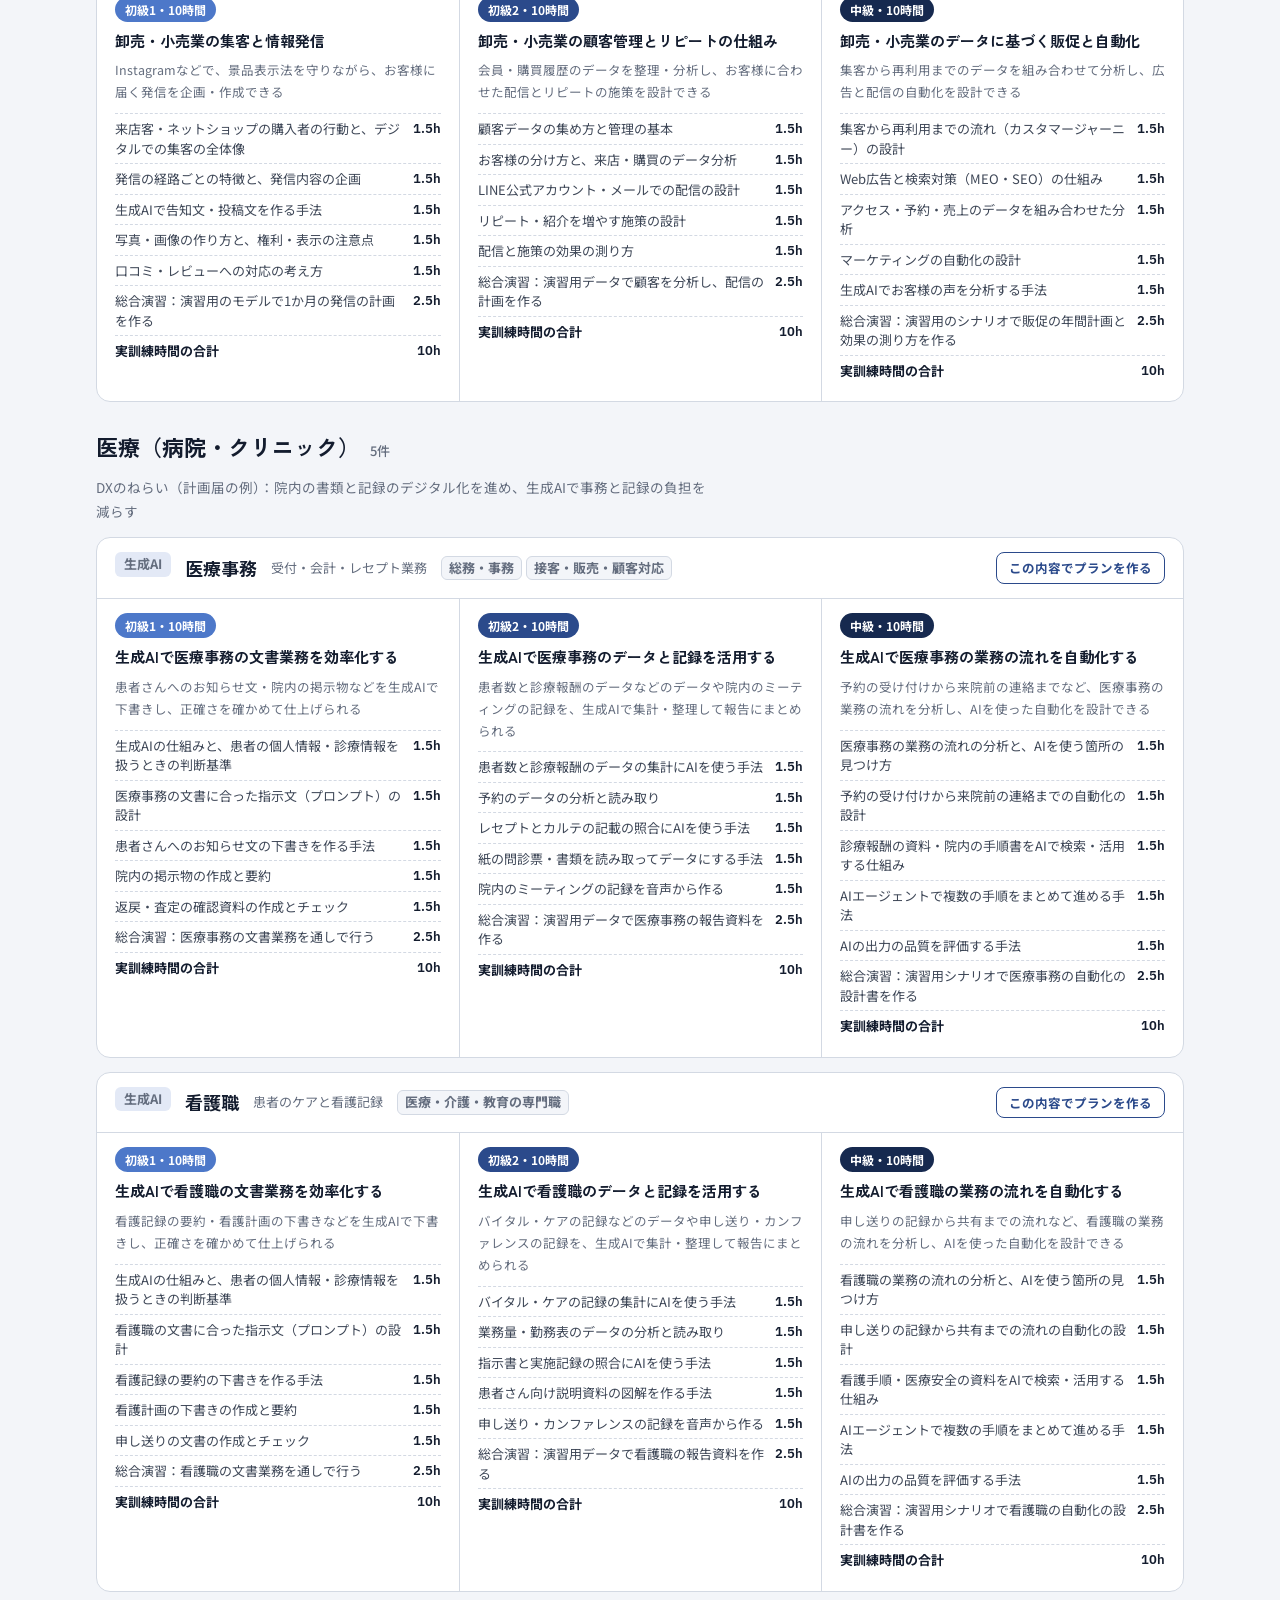
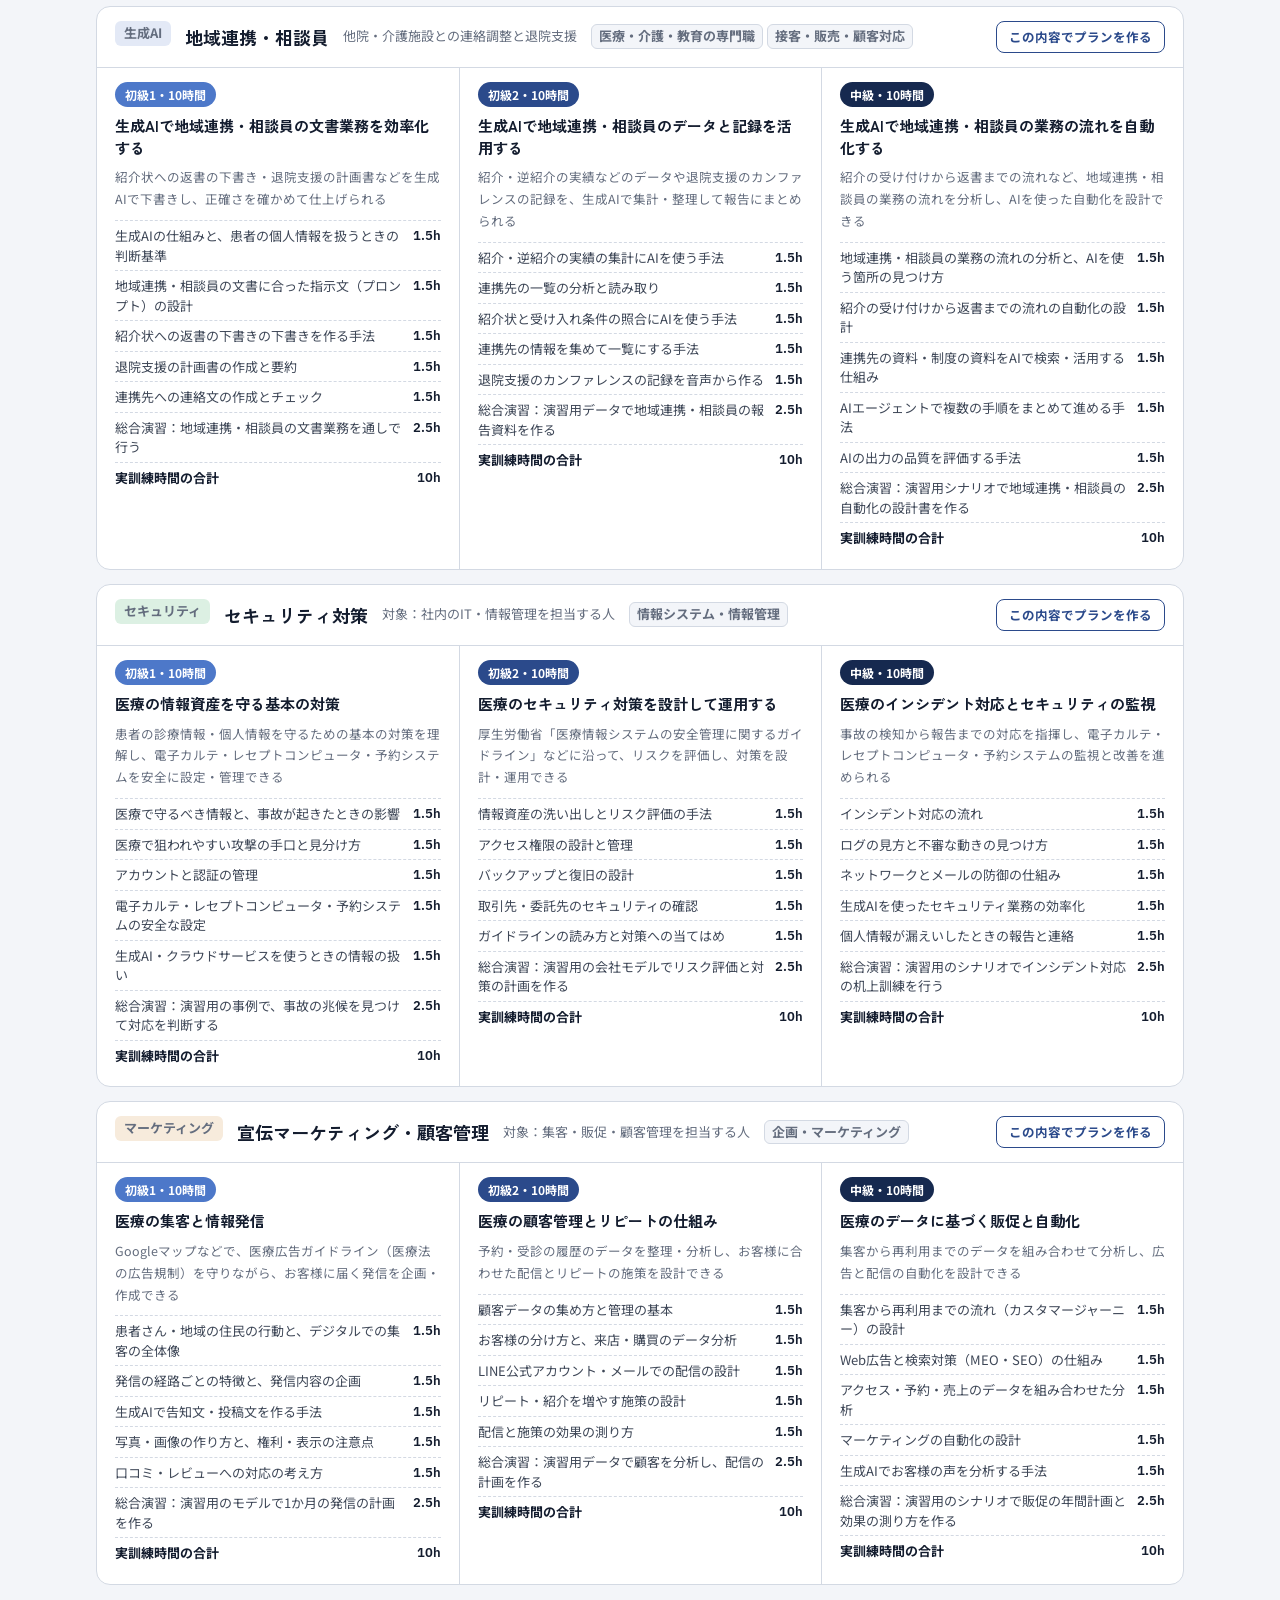
==== commit 232badbd: "Add security and marketing themes, job/task filters, and training plan tool Co-Authored-By: Claude F" ====
--- a/lp.html
+++ b/lp.html
@@ -119,6 +119,77 @@
 .contact .mail{font-family:var(--num);font-size:15px;color:var(--ink);user-select:all}
 footer{padding-block:28px;font-size:12.5px;color:var(--muted)}
 
+/* themes */
+.themes{display:grid;grid-template-columns:repeat(3,minmax(0,1fr));gap:16px;margin-top:24px}
+.theme{background:var(--surface);border:1px solid var(--line);border-radius:14px;padding:18px 20px;display:flex;flex-direction:column;gap:8px;min-width:0}
+.theme h3{font-size:18px}
+.theme ul{margin:0;padding-left:1.1em;font-size:14px}
+.theme .for{font-size:13px;color:var(--muted)}
+.th{display:inline-flex;align-items:center;font-size:12px;font-weight:700;border-radius:6px;padding:1px 9px;white-space:nowrap;align-self:flex-start;background:var(--brand-pale);color:var(--brand)}
+.th-sec{background:var(--ok-pale);color:var(--ok)} .th-mkt{background:var(--amber-pale);color:var(--amber)}
+.callout{margin-top:18px;border-left:4px solid var(--brand);background:var(--brand-pale);border-radius:0 10px 10px 0;padding:12px 16px;font-size:14px;color:var(--ink)}
+.cta.alt{background:transparent;color:var(--brand);box-shadow:inset 0 0 0 1.5px var(--brand);margin-left:8px}
+
+/* filter rows + tags */
+.frow{display:grid;grid-template-columns:5em minmax(0,1fr);gap:8px;align-items:center}
+.frow>span{font-size:12px;font-weight:700;color:var(--muted)}
+.tags{display:inline-flex;flex-wrap:wrap;gap:4px}
+.tag{font-size:11.5px;font-weight:700;border:1px solid var(--line);border-radius:6px;padding:0 7px;color:var(--muted);background:var(--paper);white-space:nowrap}
+.job-h{align-items:center}
+.job-h .mini{margin-left:auto}
+.mini{border:1.5px solid var(--brand);background:transparent;color:var(--brand);border-radius:8px;padding:4px 12px;font-size:12.5px;font-weight:700;white-space:nowrap}
+.mini:hover{background:var(--brand-pale)}
+.set.dim{opacity:.45}
+.set li.hit>span:first-child,.pset li.hit>span:first-child{font-weight:700;color:var(--ink);box-shadow:inset 3px 0 0 var(--amber);padding-left:8px}
+
+/* plan tool */
+.plan{display:grid;grid-template-columns:minmax(0,5fr) minmax(0,7fr);gap:20px;margin-top:24px;align-items:start}
+.pform,.pout{background:var(--surface);border:1px solid var(--line);border-radius:14px;padding:20px 22px;display:flex;flex-direction:column;gap:14px;min-width:0}
+.pform h3,.pout h3{font-size:17px}
+.fld{display:flex;flex-direction:column;gap:4px;min-width:0}
+.fld>label,.fld>.lb{font-size:13px;font-weight:700;color:var(--ink)}
+.fld small{font-size:12px;color:var(--muted);font-weight:400}
+.fld input,.fld select,.fld textarea{width:100%;min-width:0;border:1.5px solid var(--line);background:var(--paper);color:var(--ink);border-radius:10px;padding:9px 12px;font:inherit;font-size:16px}
+.fld textarea{min-height:104px;resize:vertical;line-height:1.6}
+.f2{display:grid;grid-template-columns:repeat(2,minmax(0,1fr));gap:12px;align-items:end}
+.chips.wrapc{flex-wrap:wrap;overflow:visible}
+.chips button.auto{border-color:var(--brand);color:var(--brand)}
+#pCand{display:flex;flex-direction:column;gap:12px}
+.cg{display:flex;flex-direction:column;gap:6px;padding-top:10px;border-top:1px dashed var(--line)}
+.cgh{display:flex;gap:8px;align-items:center;flex-wrap:wrap}
+.cand{display:grid;grid-template-columns:auto minmax(0,1fr);gap:10px;align-items:start;border:1.5px solid var(--line);border-radius:10px;padding:8px 12px;cursor:pointer;font-size:13.5px;line-height:1.55}
+.cand:has(input:checked){border-color:var(--brand);background:var(--brand-pale)}
+.cand:has(input:disabled){opacity:.72;cursor:not-allowed}
+.cand input{width:18px;height:18px;margin:3px 0 0;accent-color:var(--brand)}
+.cand b{color:var(--ink);margin-right:4px}
+.cand small{display:block;font-size:12px;color:var(--amber);font-weight:700}
+.rec{font-style:normal;font-size:11.5px;font-weight:700;background:var(--brand);color:var(--on);border-radius:999px;padding:0 8px;margin-left:6px;white-space:nowrap}
+.stats{display:grid;grid-template-columns:repeat(2,minmax(0,1fr));gap:10px}
+.stat{background:var(--paper);border-radius:10px;padding:10px 14px;min-width:0}
+.stat span{display:block;font-size:12px;color:var(--muted)}
+.stat b{font-family:var(--num);font-size:21px;color:var(--ink);font-variant-numeric:tabular-nums}
+.stat small{display:block;font-size:11.5px;color:var(--muted);line-height:1.5}
+.pset{border:1px solid var(--line);border-radius:12px;padding:14px 16px;display:flex;flex-direction:column;gap:6px}
+.pset-h{display:flex;gap:8px;align-items:center;flex-wrap:wrap}
+.pset-h .no{font-family:var(--num);font-weight:700;color:var(--ink)}
+.pset h4{font-size:15.5px}
+.pset .goal{font-size:12.5px;color:var(--muted)}
+.pset ol{list-style:none;margin:2px 0 0;padding:0;border-top:1px dashed var(--line)}
+.pset li{display:grid;grid-template-columns:minmax(0,1fr) auto;gap:10px;font-size:13px;padding:5px 0;border-bottom:1px dashed var(--line);line-height:1.5}
+.pset li .h{font-family:var(--num);font-weight:600;color:var(--ink)}
+.cover{margin:0;padding:0;list-style:none;font-size:13.5px;display:flex;flex-direction:column;gap:4px}
+.cover b{color:var(--ink)}
+.warn{background:var(--amber-pale);color:var(--amber);border-radius:10px;padding:10px 14px;font-size:13.5px}
+.warn ul{margin:4px 0 0;padding-left:1.1em}
+.pnote{margin:0;padding-left:1.1em;font-size:12.5px;color:var(--muted)}
+.pact{display:flex;gap:8px;flex-wrap:wrap;align-items:center}
+.pact .cta{margin-top:0;margin-left:0;padding:9px 18px;font-size:14px}
+#pCopy{width:100%;min-height:160px;border:1.5px solid var(--line);border-radius:10px;background:var(--paper);color:var(--ink);font:inherit;font-size:13px;padding:10px}
+
+@media (max-width:900px){ .themes,.plan{grid-template-columns:minmax(0,1fr)} .filter{position:static} .job-h .mini{margin-left:0} }
+@media (max-width:560px){ .srow input{flex-basis:100%;max-width:none} .cta.alt{margin-left:0} .stats{grid-template-columns:minmax(0,1fr)} .frow{grid-template-columns:minmax(0,1fr);gap:2px} }
+@media print{ .hero,main>section:not(#plan),footer,.pform,.pact,#plan .eyebrow,#plan .lead,#plan h2{display:none!important} .plan{display:block;margin:0} .pout{border:0;padding:0} body{background:#fff} section{padding:0} .pset{break-inside:avoid} }
+
 @media (max-width:900px){
   .hero .wrap{grid-template-columns:minmax(0,1fr)} .sets{grid-template-columns:minmax(0,1fr)} .set{border-left:0;border-top:1px solid var(--line)} .set:first-child{border-top:0}
   .levels,.rules,.two{grid-template-columns:minmax(0,1fr)} .contact{grid-template-columns:minmax(0,1fr)}
@@ -133,13 +204,13 @@
  <div class="wrap">
   <div>
    <p class="eyebrow">人材開発支援助成金（事業展開等リスキリング支援コース）対応</p>
-   <h1><span>業種と職種に合わせた、</span><span>生成AIの研修を</span><span>1年で30時間。</span></h1>
-   <p class="lead">1回10時間の研修を、初級1・初級2・中級の3セットで。助成の対象は1人あたり年度3回までなので、3セットで1年分を無駄なく使えます。カリキュラムは、令和8年8月3日以降に提出する計画届の要項に沿って組んでいます。</p>
+   <h1><span>業種と職種に合わせた</span><span>DXの研修を、</span><span>1年で30時間。</span></h1>
+   <p class="lead">テーマは、生成AI活用・セキュリティ対策・宣伝マーケティングの3つ。1回10時間の研修を、初級1・初級2・中級の3セットで。助成の対象は1人あたり年度3回までなので、3セットで1年分を無駄なく使えます。カリキュラムは、令和8年8月3日以降に提出する計画届の要項に沿って組んでいます。</p>
    <div class="facts" id="facts"></div>
-   <a class="cta" href="#menu">業種・職種別のメニューを見る</a>
+   <a class="cta" href="#plan">研修プランを作る</a><a class="cta alt" href="#menu">業種・職種別のメニューを見る</a>
   </div>
   <div class="year" aria-label="1年間の研修の組み立て">
-   <h2>1人あたり1年度の組み立て</h2>
+   <h2>1人あたり1年度の組み立て（生成AI活用の例）</h2>
    <div class="bar">
     <div><span>初級1</span><b class="num">10h</b><small>文書業務を生成AIで効率化</small></div>
     <div><span>初級2</span><b class="num">10h</b><small>データと記録を活用</small></div>
@@ -152,9 +223,22 @@
 </header>
 
 <main>
+<section style="padding-bottom:0">
+ <div class="wrap">
+  <p class="eyebrow">3つのテーマ</p>
+  <h2 style="font-size:26px;margin-top:6px">生成AIに加えて、セキュリティと集客・顧客管理も選べます</h2>
+  <div class="themes">
+   <div class="theme"><span class="th th-ai">全13業種・40職種</span><h3>生成AI活用</h3><p class="for">対象：各職種の担当者</p><ul><li>初級1：文書業務を生成AIで効率化する</li><li>初級2：データと記録を活用する</li><li>中級：業務の流れを自動化する</li></ul></div>
+   <div class="theme"><span class="th th-sec">全13業種</span><h3>セキュリティ対策</h3><p class="for">対象：社内のIT・情報管理を担当する人</p><ul><li>初級1：情報資産を守る基本の対策</li><li>初級2：対策の設計と運用</li><li>中級：インシデント対応と監視</li></ul><p class="tiny">業種ごとに、扱う情報・使うシステム・国のガイドライン（医療なら「医療情報システムの安全管理に関するガイドライン」など）に合わせます。</p></div>
+   <div class="theme"><span class="th th-mkt">BtoCの6業種</span><h3>宣伝マーケティング・顧客管理</h3><p class="for">対象：集客・販促・顧客管理を担当する人</p><ul><li>初級1：集客と情報発信</li><li>初級2：顧客管理とリピートの仕組み</li><li>中級：データに基づく販促と自動化</li></ul><p class="tiny">卸売・小売、飲食・宿泊、不動産、医療、教育、金融・保険が対象。業種ごとの広告・表示のルール（景品表示法、医療広告ガイドラインなど）を踏まえます。</p></div>
+  </div>
+  <p class="callout">助成の対象は、テーマをまたいで1人あたり年度3回までです。同じテーマを3セット受けるほか、「生成AI 初級1 ＋ セキュリティ 初級1 ＋ マーケティング 初級1」のような組み合わせもできます。</p>
+ </div>
+</section>
+
 <section>
  <div class="wrap">
-  <p class="eyebrow">3つのセット</p>
+  <p class="eyebrow">3つのセット（生成AI活用の場合）</p>
   <h2 style="font-size:26px;margin-top:6px">同じ内容を繰り返さず、段階的に積み上げます</h2>
   <div class="levels">
    <div class="lvl"><span class="lv" style="background:var(--lv1)">初級1・10時間</span><h3>文書業務を生成AIで効率化する</h3><p>その職種で毎日書いている書類を題材に、生成AIで下書きし、正確さを確かめて仕上げる手法を身につけます。</p><ul><li>生成AIの仕組みと、扱う情報の判断基準</li><li>職種の文書に合った指示文の設計</li><li>3種類の書類の作成・要約・チェック</li></ul></div>
@@ -176,22 +260,59 @@
    <div class="rule"><span class="ref">P39</span><h3>1人あたり年度3回まで</h3><p>助成の対象は1人1年度3回まで（年度は支給申請日で数えます）。3セットで1年分です。eラーニングは年度1回までのため、講師による研修を基本にしています。</p></div>
    <div class="rule"><span class="ref">表2</span><h3>講師と教材、実施の場所</h3><p>専門の知識を持つ講師が、テキストを使って行います。営業中の職場では行わず、会議室などで実施します。ビデオを見るだけの講座にはしません。</p></div>
    <div class="rule"><span class="ref">P29</span><h3>時間の数え方</h3><p>昼食と移動の時間は数えません。開講式・オリエンテーションは1つの計画届で60分までの扱いがあるため、各セットは科目の時間だけで10時間にしています。</p></div>
+   <div class="rule"><span class="ref">表1②</span><h3>セキュリティは担当者向けの内容で</h3><p>全従業員向けの一般的な注意喚起は、職種を問わない共通の内容と判断されるおそれがあります。社内のIT・情報管理を担当する人を対象に、業種ごとのシステムとガイドラインに沿った内容にしています。</p></div>
+   <div class="rule"><span class="ref">表1④</span><h3>マーケティングも演習用の題材で</h3><p>自社の実際の投稿・広告・販促計画をつくる時間は対象外です。演習用のモデルとデータを使って、手法を身につけます。</p></div>
   </div>
   <div class="ng"><h3>このメニューに含めていない内容（対象外の例）</h3>
    <ul><li>接遇・ビジネスマナー（表1②）</li><li>管理職・リーダーシップ研修（表1⑧）</li><li>意識改革・モチベーション研修（表1⑦）</li><li>日常会話程度の語学・話し方（表1③）</li><li>自社で使う機器の操作説明・自社製品の説明（表1④）</li><li>法令で義務づけられた講習（表1⑥）</li><li>講演会・見学会・交流会（表1⑤）</li><li>資格試験だけのもの（表1⑨）</li></ul></div>
  </div>
 </section>
 
-<section id="menu">
+<section id="plan">
+ <div class="wrap">
+  <p class="eyebrow">研修プラン作成ツール</p>
+  <h2 style="font-size:26px;margin-top:6px">ご要望を入れると、1年分の研修プランができます</h2>
+  <p class="lead" style="margin-top:10px">業種と職種を選び、困っていること・やりたいことを入れてください。合う研修を3つまで選ぶと、時間・日数・助成の見込みをまとめます。入力した内容は、この画面の中だけで使い、どこにも送信しません。</p>
+  <div class="plan">
+   <form class="pform" id="pform" onsubmit="return false" autocomplete="off">
+    <h3>1. お客様の情報とご要望</h3>
+    <div class="fld"><label for="pName">会社名 <small>（任意）</small></label><input id="pName" type="text" placeholder="例：〇〇工務店"></div>
+    <div class="f2">
+     <div class="fld"><label for="pInd">業種</label><select id="pInd"></select></div>
+     <div class="fld"><label for="pJob">職種</label><select id="pJob"></select></div>
+    </div>
+    <div class="fld"><label for="pNeed">困っていること・やりたいこと</label><textarea id="pNeed" placeholder="例：見積書の作成に時間がかかる。SNSでの集客を強化したい。情報漏えいが心配。"></textarea></div>
+    <div class="fld"><span class="lb">業務内容から選ぶ <small>（文章から読み取ったものは、枠が青くなります）</small></span><div class="chips wrapc" id="pTasks" role="group" aria-label="業務内容から選ぶ"></div></div>
+    <div class="f2">
+     <div class="fld"><label for="pN">受講する人数</label><input id="pN" type="number" min="1" max="999" value="5" inputmode="numeric"></div>
+     <div class="fld"><label for="pH">1日の受講時間</label><select id="pH"></select></div>
+    </div>
+    <div class="f2">
+     <div class="fld"><label for="pExp">生成AIの利用</label><select id="pExp"><option value="0">はじめての人が多い</option><option value="1">一部の人が使っている</option><option value="2">日常的に使っている</option></select></div>
+     <div class="fld"><label for="pFee">研修費用 <small>（1人1セット・円・任意）</small></label><input id="pFee" type="number" min="0" step="1000" placeholder="例：100000" inputmode="numeric"></div>
+    </div>
+    <h3 style="margin-top:6px">2. どんな研修をやるか <small style="font-family:var(--text);font-size:12.5px;font-weight:500;color:var(--muted)">（3つまで）</small></h3>
+    <p class="tiny" id="pRec"></p>
+    <div id="pCand"></div>
+   </form>
+   <div class="pout" id="pout" aria-live="polite"></div>
+  </div>
+ </div>
+</section>
+
+<section id="menu" style="border-top:1px solid var(--line)">
  <div class="wrap">
   <div class="menu-h">
    <p class="eyebrow">業種・職種別のメニュー</p>
-   <h2 style="font-size:26px">あなたの会社の職種を探してください</h2>
-   <p class="lead">業種を選ぶか、職種名・業務名で探せます。どの職種も、初級1・初級2・中級の3セット（各10時間）です。カリキュラムは例で、お客様の業務に合わせて調整します。</p>
+   <h2 style="font-size:26px">テーマ・業種・職種・業務内容から探せます</h2>
+   <p class="lead">営業・経理などの職種や、書類作成・集客などの業務内容でも絞り込めます。どのメニューも、初級1・初級2・中級の3セット（各10時間）です。カリキュラムは例で、お客様の業務に合わせて調整します。</p>
   </div>
   <div class="filter">
-   <div class="chips" id="chips" role="group" aria-label="業種で絞り込む"></div>
-   <div class="srow"><input type="search" id="q" placeholder="職種名・業務名で探す（例：見積、介護記録、経理）" aria-label="職種名・業務名で探す"><span class="tiny" id="count" aria-live="polite"></span></div>
+   <div class="frow"><span>テーマ</span><div class="chips" id="f-th" role="group" aria-label="テーマで絞り込む"></div></div>
+   <div class="frow"><span>業種</span><div class="chips" id="f-ind" role="group" aria-label="業種で絞り込む"></div></div>
+   <div class="frow"><span>職種</span><div class="chips" id="f-fn" role="group" aria-label="職種で絞り込む"></div></div>
+   <div class="frow"><span>業務内容</span><div class="chips" id="f-tk" role="group" aria-label="業務内容で絞り込む"></div></div>
+   <div class="srow"><input type="search" id="q" placeholder="ことばで探す（例：見積、介護記録、経理）" aria-label="職種名・業務名で探す"><span class="tiny" id="count" aria-live="polite"></span></div>
   </div>
   <div id="list"></div>
  </div>
@@ -216,7 +337,7 @@
 <section id="contact" style="padding-top:0">
  <div class="wrap">
   <div class="contact">
-   <div><h2>職種に合わせたカリキュラムを、無料でお作りします</h2><p style="margin-top:6px">業種・職種と、困っている業務を伺えば、3セット分の案と、助成額の見込みをお出しします。</p></div>
+   <div><h2>職種に合わせたカリキュラムを、無料でお作りします</h2><p style="margin-top:6px">業種・職種と、困っている業務を伺えば、3セット分の案と、助成額の見込みをお出しします。上の「研修プラン作成ツール」で作ったプランをもとにご相談いただけます。</p></div>
    <div><p class="tiny">お電話</p><p class="tel">03-6908-9425</p><p class="tiny" style="margin-top:6px">メール</p><p class="mail">info@smartcontents.co.jp</p></div>
   </div>
  </div>
@@ -317,32 +438,264 @@
   ['総合演習：演習用シナリオで'+j.n+'の自動化の設計書を作る','演習用の業務シナリオをもとに、自動化の範囲・手順・確認方法を設計書にまとめて発表。講師が講評',2.5,j.n+'の業務の改善の全体']]}];
 
 /* 1セットぶんの科目を返す。past は過去に受けた研修名の配列。重なる科目は差し替え、差し替えがなければ印を付ける */
-function catSet(ii,ji,si,past){const ind=CAT_IND[ii],j=ind.jobs[ji],st=CAT_SETS[si];past=past||[];
- const rows=st.rows(j).map(r=>{const by=r[5]&&past.find(p=>r[5].test(p));
-  if(by&&r[4])return {t:r[4][0],c:r[4][1],h:r[2],rel:r[3],swap:{from:r[0],by}};
-  return {t:r[0],c:r[1],h:r[2],rel:r[3],ov:by||null};});
- return {lv:st.lv,title:st.title(j),goal:st.goal(j),rows,total:rows.reduce((a,r)=>a+r.h,0),ind,job:j};}
+/* ===== テーマ2：セキュリティ対策（全業種） =====
+   受講者は「社内のIT・情報管理を担当する人」。全従業員向けの一般的な注意喚起は、職種を問わない共通の内容（表1②）と
+   判断されるおそれがあるため、業種ごとに扱う情報・使うシステム・国のガイドラインに合わせた担当者向けの内容にする。
+   data＝守る情報、sys＝使うシステム・端末、law＝参照するガイドライン、threat＝狙われやすい手口 */
+const IPA='IPA「中小企業の情報セキュリティ対策ガイドライン」';
+const SEC_IND={
+ con:{data:'図面・見積・施主の個人情報',sys:'現場のタブレット・図面共有などのクラウド',law:IPA,threat:'取引先を装った請求書メール・図面の持ち出し'},
+ mfg:{data:'図面・技術情報・取引先の情報',sys:'生産設備のネットワーク・生産管理システム',law:'経済産業省「工場システムにおけるサイバー・フィジカル・セキュリティ対策ガイドライン」・'+IPA,threat:'ランサムウェアによる生産停止・取引先経由の侵入（サプライチェーン攻撃）'},
+ ret:{data:'顧客の個人情報・カード情報・仕入価格',sys:'POSレジ・ネットショップ・在庫管理システム',law:'「クレジットカード・セキュリティガイドライン」・'+IPA,threat:'ネットショップの改ざんによるカード情報の盗み取り・偽の注文'},
+ med:{data:'患者の診療情報・個人情報',sys:'電子カルテ・レセプトコンピュータ・予約システム',law:'厚生労働省「医療情報システムの安全管理に関するガイドライン」',threat:'ランサムウェアによる診療の停止・VPN機器の弱点を突いた侵入'},
+ care:{data:'利用者の健康情報・個人情報',sys:'介護記録システム・タブレット・請求ソフト',law:'個人情報保護委員会・厚生労働省「医療・介護関係事業者における個人情報の適切な取扱いのためのガイダンス」・'+IPA,threat:'タブレットの紛失・記録の誤送信・ランサムウェア'},
+ log:{data:'荷主・届け先の情報・運行データ',sys:'配車システム・車載端末・倉庫管理システム',law:IPA,threat:'取引先を装ったメール・システムの停止による配送の遅れ'},
+ re:{data:'顧客の個人情報・契約書・物件の鍵の情報',sys:'物件管理システム・電子契約・ポータルサイトの管理画面',law:IPA,threat:'なりすましによる振込先の変更・ポータルの管理画面の乗っ取り'},
+ food:{data:'予約客の個人情報・売上データ',sys:'POSレジ・予約台帳・キャッシュレス決済の端末',law:'「クレジットカード・セキュリティガイドライン」・'+IPA,threat:'SNSアカウントの乗っ取り・予約サイトのなりすまし'},
+ it:{data:'顧客のシステム・ソースコード・アカウント情報',sys:'開発環境・クラウド基盤・ソースコードの管理サービス',law:'経済産業省「サイバーセキュリティ経営ガイドライン」・'+IPA,threat:'ソースコードや認証情報の流出・クラウドの設定ミス'},
+ pro:{data:'顧問先の財務情報・マイナンバー',sys:'会計・給与ソフト・電子申告・ファイル共有',law:'個人情報保護委員会「特定個人情報の適正な取扱いに関するガイドライン（事業者編）」・'+IPA,threat:'顧問先を装ったメール・マイナンバーの誤送信'},
+ fin:{data:'顧客の個人情報・健康情報・契約情報',sys:'保険会社の代理店システム・顧客管理ソフト',law:'個人情報保護委員会・金融庁「金融分野における個人情報保護に関するガイドライン」',threat:'フィッシング・顧客情報の持ち出し'},
+ edu:{data:'受講者・保護者の個人情報・成績',sys:'学習管理システム・オンライン授業のツール',law:IPA,threat:'オンライン授業への不正な侵入・名簿の流出'},
+ common:{data:'顧客・取引先・従業員の情報',sys:'社内のパソコン・クラウドのメールやファイル共有',law:IPA,threat:'取引先を装ったメール・ランサムウェア'}};
+const SEC_SETS=[
+ {lv:'初級1',title:j=>j.ind+'の情報資産を守る基本の対策',goal:j=>j.data+'を守るための基本の対策を理解し、'+j.sys+'を安全に設定・管理できる',rows:j=>[
+  [j.ind+'で守るべき情報と、事故が起きたときの影響','守るべき情報（'+j.data+'）の整理、漏えい・改ざん・停止が起きたときの業務と取引への影響',1.5,j.ind+'の情報管理の業務'],
+  [j.ind+'で狙われやすい攻撃の手口と見分け方',j.threat+'などの事例、偽のメール・サイトの見分け方、被害の広がり方',1.5,'社内のIT・情報管理の業務',[j.ind+'の最新の攻撃事例の研究','公的機関が公表した事例をもとに、手口の変化と対策の当てはまりを検討する演習'],/セキュリティ|標的型|攻撃/],
+  ['アカウントと認証の管理','パスワードの方針、多要素認証の設定、退職者・異動者のアカウントの扱い',1.5,'社内のアカウント管理の業務'],
+  [j.sys+'の安全な設定','端末・クラウドの初期設定の見直し、更新プログラムの管理、紛失・盗難への備え',1.5,j.sys+'の管理の業務'],
+  ['生成AI・クラウドサービスを使うときの情報の扱い','入力してよい情報の基準、サービスの設定の確認、社内ルールの考え方',1.5,'クラウド・AIサービスの管理の業務'],
+  ['総合演習：演習用の事例で、事故の兆候を見つけて対応を判断する','演習用の事例をもとに、不審な兆候の発見・初動の判断・報告までを実施。講師が講評',2.5,j.ind+'の情報管理の業務の全体']]},
+ {lv:'初級2',title:j=>j.ind+'のセキュリティ対策を設計して運用する',goal:j=>j.law.split('・')[0]+'などに沿って、リスクを評価し、対策を設計・運用できる',rows:j=>[
+  ['情報資産の洗い出しとリスク評価の手法',j.data+'を例にした洗い出し、起こりやすさと影響の大きさによる評価',1.5,'情報管理の計画の業務',null,/リスク評価|リスクアセスメント/],
+  ['アクセス権限の設計と管理',j.sys+'の権限の分け方、必要な人だけが見られる設定、定期的な見直し',1.5,j.sys+'の管理の業務'],
+  ['バックアップと復旧の設計','ランサムウェアに備えたバックアップの取り方、復旧の手順と目標時間の決め方',1.5,'システムの保守の業務'],
+  ['取引先・委託先のセキュリティの確認','委託先に求める対策、確認の項目、契約で決めておくこと',1.5,'取引先の管理の業務'],
+  ['ガイドラインの読み方と対策への当てはめ',j.law+'の要点と、自社の規模に合った対策の選び方',1.5,j.ind+'の情報管理の業務'],
+  ['総合演習：演習用の会社モデルでリスク評価と対策の計画を作る','演習用の会社モデルをもとに、リスク評価表と対策の計画をまとめて発表。講師が講評',2.5,'情報管理の計画の業務の全体']]},
+ {lv:'中級',title:j=>j.ind+'のインシデント対応とセキュリティの監視',goal:j=>'事故の検知から報告までの対応を指揮し、'+j.sys+'の監視と改善を進められる',rows:j=>[
+  ['インシデント対応の流れ','検知・初動・封じ込め・復旧・報告の手順、関係者への連絡の順番',1.5,'事故対応の業務',null,/インシデント/],
+  ['ログの見方と不審な動きの見つけ方',j.sys+'のログの種類、確認する項目、不審な動きの見分け方',1.5,'システムの監視の業務'],
+  ['ネットワークとメールの防御の仕組み','ファイアウォール・UTM・メールの送信元確認（SPF・DKIM・DMARC）の仕組みと設定の確認',1.5,'ネットワークの管理の業務'],
+  ['生成AIを使ったセキュリティ業務の効率化','ログの要約、脆弱性情報の整理、注意喚起文の下書きにAIを使う手法と注意点',1.5,'セキュリティの運用の業務'],
+  ['個人情報が漏えいしたときの報告と連絡','個人情報保護委員会への報告と本人への通知の要件、'+j.data+'の場合の判断',1.5,j.ind+'の個人情報の管理の業務'],
+  ['総合演習：演習用のシナリオでインシデント対応の机上訓練を行う','演習用の攻撃シナリオをもとに、役割を分けて検知から報告までを机上で実施。講師が講評',2.5,'事故対応の業務の全体']]}];
+
+/* ===== テーマ3：宣伝マーケティング・顧客管理（BtoCの業種） =====
+   受講者は「集客・販促・顧客管理を担当する人」（パンフレットにも「営業企画：Webマーケティングの手法」が職務関連訓練の例として載っている）。
+   cust＝お客様、channel＝集客の経路、crm＝顧客データ、rule＝広告・表示のルール、kpi＝見る指標 */
+const MKT_IND={
+ ret:{cust:'来店客・ネットショップの購入者',channel:'Instagram・LINE公式アカウント・ネットショップ',crm:'会員・購買履歴',rule:'景品表示法・特定商取引法',kpi:'来店数・購入率・リピート率'},
+ food:{cust:'来店客',channel:'Instagram・Googleマップ・グルメサイト・LINE公式アカウント',crm:'予約・来店履歴',rule:'景品表示法・食品表示法（アレルゲンの表示など）',kpi:'予約数・来店頻度・客単価'},
+ re:{cust:'部屋や住まいを探す人',channel:'不動産ポータルサイト・自社サイト・SNS',crm:'問い合わせ・内見の履歴',rule:'不動産の表示に関する公正競争規約・宅地建物取引業法の広告のルール',kpi:'反響数・内見率・成約率'},
+ med:{cust:'患者さん・地域の住民',channel:'Googleマップ・医院のサイト・LINE公式アカウント',crm:'予約・受診の履歴',rule:'医療広告ガイドライン（医療法の広告規制）',kpi:'新患数・予約数・再診率'},
+ edu:{cust:'受講生・保護者',channel:'教室のサイト・SNS・LINE公式アカウント・チラシ',crm:'問い合わせ・体験・受講の履歴',rule:'景品表示法・特定商取引法（継続して提供するサービスのルール）',kpi:'問い合わせ数・体験からの入会率・継続率'},
+ fin:{cust:'個人のお客様',channel:'自社サイト・SNS・セミナー・LINE公式アカウント',crm:'面談・契約・更改の履歴',rule:'保険業法の募集のルール・金融サービス提供法',kpi:'問い合わせ数・面談数・継続率'}};
+const MKT_SETS=[
+ {lv:'初級1',title:j=>j.ind+'の集客と情報発信',goal:j=>j.channel.split('・')[0]+'などで、'+j.rule.split('・')[0]+'を守りながら、お客様に届く発信を企画・作成できる',rows:j=>[
+  [j.cust+'の行動と、デジタルでの集客の全体像',j.cust+'が知る・比べる・選ぶまでの流れ、'+j.channel+'の役割の違い',1.5,j.ind+'の集客の業務',null,/集客|マーケティング入門/],
+  ['発信の経路ごとの特徴と、発信内容の企画',j.channel+'の特徴、見せ方の違い、投稿の頻度と時間帯の考え方',1.5,'販促・情報発信の業務',[j.channel.split('・')[0]+'の運用の改善','投稿の結果の振り返り方、反応の良い発信の分析、改善の手順'],/SNS|インスタ/],
+  ['生成AIで告知文・投稿文を作る手法','目的と相手に合わせた文章の作成、'+j.rule+'に触れる表現の確認',1.5,'販促物の作成の業務'],
+  ['写真・画像の作り方と、権利・表示の注意点','伝わる写真の撮り方・加工、画像生成AIの使い方、著作権・肖像権と表示の注意点',1.5,'販促物の作成の業務'],
+  ['口コミ・レビューへの対応の考え方','口コミの読み取り方、返信の基本方針、返信文の作成と確認の手順',1.5,j.ind+'の顧客対応の業務'],
+  ['総合演習：演習用のモデルで1か月の発信の計画を作る','演習用の'+j.ind+'のモデルをもとに、1か月分の発信の企画と文案を作成。講師が講評',2.5,'販促の企画の業務の全体']]},
+ {lv:'初級2',title:j=>j.ind+'の顧客管理とリピートの仕組み',goal:j=>j.crm+'のデータを整理・分析し、お客様に合わせた配信とリピートの施策を設計できる',rows:j=>[
+  ['顧客データの集め方と管理の基本',j.crm+'の項目の決め方、データの整え方、個人情報保護法で守ること',1.5,'顧客管理の業務',null,/顧客管理|CRM/],
+  ['お客様の分け方と、来店・購買のデータ分析','頻度・最近の利用・金額による分け方、グループごとの特徴の読み取り',1.5,'顧客データの分析の業務'],
+  ['LINE公式アカウント・メールでの配信の設計','配信の対象の分け方、内容とタイミングの設計、配信を止める人への配慮',1.5,'販促の配信の業務',null,/LINE/],
+  ['リピート・紹介を増やす施策の設計','会員の仕組み・ポイント・クーポンの考え方、'+j.rule+'で注意すること',1.5,'販促の企画の業務'],
+  ['配信と施策の効果の測り方',j.kpi+'の見方、比べ方（ABテスト）、結果の報告のまとめ方',1.5,'販促の効果測定の業務'],
+  ['総合演習：演習用データで顧客を分析し、配信の計画を作る','演習用の顧客データをもとに、分析から配信の計画までを作成して発表。講師が講評',2.5,'顧客管理の業務の全体']]},
+ {lv:'中級',title:j=>j.ind+'のデータに基づく販促と自動化',goal:j=>'集客から再利用までのデータを組み合わせて分析し、広告と配信の自動化を設計できる',rows:j=>[
+  ['集客から再利用までの流れ（カスタマージャーニー）の設計',j.cust+'の行動の段階ごとに、接点・施策・指標を整理する手法',1.5,j.ind+'の販促の企画の業務'],
+  ['Web広告と検索対策（MEO・SEO）の仕組み','広告の種類と予算の考え方、地図検索・検索結果での見え方を良くする手法',1.5,'Web集客の業務',null,/広告|SEO|MEO/],
+  ['アクセス・予約・売上のデータを組み合わせた分析','複数のデータのつなぎ方、生成AIを使った集計と傾向の読み取り',1.5,'販促のデータ分析の業務'],
+  ['マーケティングの自動化の設計','予約・来店・購入のあとに自動で送る配信の設計、例外の扱いと確認の仕組み',1.5,'販促の配信の業務',null,/自動化/],
+  ['生成AIでお客様の声を分析する手法','アンケート・口コミの分類と要約、改善のテーマの見つけ方',1.5,'顧客の声の分析の業務'],
+  ['総合演習：演習用のシナリオで販促の年間計画と効果の測り方を作る','演習用のシナリオをもとに、年間の販促計画と効果の測り方をまとめて発表。講師が講評',2.5,'販促の企画の業務の全体']]}];
+
+/* テーマの一覧。ai は職種ごと、sec と mkt は業種ごと（受講者は担当者） */
+const CAT_TRACKS=[
+ {id:'ai',n:'生成AI活用',short:'生成AI',scope:'全業種・職種別',who:'各職種の担当者',sets:CAT_SETS,has:()=>true},
+ {id:'sec',n:'セキュリティ対策',short:'セキュリティ',scope:'全業種',who:'社内のIT・情報管理を担当する人',sets:SEC_SETS,has:ind=>!!SEC_IND[ind.id]},
+ {id:'mkt',n:'宣伝マーケティング・顧客管理',short:'マーケティング',scope:'BtoCの業種',who:'集客・販促・顧客管理を担当する人',sets:MKT_SETS,has:ind=>!!MKT_IND[ind.id]}];
+const catTrack=id=>CAT_TRACKS.find(t=>t.id===id)||CAT_TRACKS[0];
+/* 1セットぶんの科目を返す。past は過去に受けた研修名の配列。重なる科目は差し替え、差し替えがなければ印を付ける。
+   tid＝テーマ（省略時は生成AI）。sec・mkt では ji は使わない */
+function catSet(ii,ji,si,past,tid){const ind=CAT_IND[ii],tr=catTrack(tid),st=tr.sets[si];past=past||[];
+ const j=tr.id==='ai'?ind.jobs[ji]:Object.assign({n:tr.who,who:tr.n+'の担当',ind:ind.n.replace(/（.*?）/,'')},tr.id==='sec'?SEC_IND[ind.id]:MKT_IND[ind.id]);
+ const rows=st.rows(j).map((r,x)=>{const by=r[5]&&past.find(p=>r[5].test(p)),k=(ROW_TASKS[tr.id][si][x]||[]);
+  if(by&&r[4])return {t:r[4][0],c:r[4][1],h:r[2],rel:r[3],k,swap:{from:r[0],by}};
+  return {t:r[0],c:r[1],h:r[2],rel:r[3],k,ov:by||null};});
+ return {lv:st.lv,si,title:st.title(j),goal:st.goal(j),rows,total:rows.reduce((a,r)=>a+r.h,0),ind,job:j,track:tr,tasks:[...new Set(rows.flatMap(r=>r.k))]};}
+
+/* ===== 絞り込み用のタグ =====
+   CAT_FUNCS＝職種のタグ（営業・経理など、業種をまたいで選ぶ）。JOB_FUNC＝職種名からタグへの対応。
+   CAT_TASKS＝業務内容のタグ。kw はお客様の要望の文章から業務内容を読み取るためのことば。
+   ROW_TASKS＝各セットの科目（上から6つ）が、どの業務内容に当たるか。 */
+const CAT_FUNCS=[
+ {id:'sales',n:'営業'},{id:'acc',n:'経理・財務'},{id:'hr',n:'人事・労務'},{id:'ga',n:'総務・事務'},
+ {id:'mk',n:'企画・マーケティング'},{id:'cs',n:'接客・販売・顧客対応'},{id:'ops',n:'現場・生産の管理'},
+ {id:'buy',n:'仕入・在庫・物流'},{id:'tech',n:'設計・技術・開発'},{id:'it',n:'情報システム・情報管理'},{id:'pro',n:'医療・介護・教育の専門職'}];
+const JOB_FUNC={
+ '施工管理':['ops'],'積算・見積':['sales','tech'],'設計（CAD・BIM）':['tech'],'工事事務':['ga','acc'],
+ '生産管理':['ops'],'品質管理':['ops'],'設備保全':['ops','tech'],'技術営業':['sales','tech'],
+ '店舗運営・販売':['cs'],'仕入・在庫管理（バイヤー）':['buy'],'EC運営':['mk','cs'],
+ '医療事務':['ga','cs'],'看護職':['pro'],'地域連携・相談員':['pro','cs'],
+ '介護職員':['pro'],'ケアマネジャー':['pro'],'生活相談員・施設事務':['ga','cs'],
+ '配車・運行管理':['ops'],'倉庫管理':['buy'],'物流事務':['ga','acc'],
+ '賃貸仲介':['sales','cs'],'物件管理':['cs'],'売買仲介':['sales'],
+ '飲食店の店舗運営':['cs','ops'],'宿泊のフロント・予約管理':['cs'],'商品企画・メニュー開発':['mk'],
+ 'システム開発エンジニア':['tech'],'ITサポート・ヘルプデスク':['it','cs'],'Webディレクター・マーケター':['mk'],
+ '会計・税務スタッフ':['acc'],'労務手続きスタッフ':['hr'],'保険代理店の営業':['sales'],
+ '講師・インストラクター':['pro'],'教務・事務':['ga'],
+ '営業':['sales'],'経理・財務':['acc'],'人事・労務':['hr'],'総務':['ga'],'マーケティング・広報':['mk'],'カスタマーサポート':['cs']};
+const TRACK_FUNC={sec:['it'],mkt:['mk']};
+const CAT_TASKS=[
+ {id:'doc',n:'書類・文書の作成',kw:/書類|文書|資料|メール|提案書|見積書|文章|下書き|案内文|契約書/},
+ {id:'data',n:'データの集計・分析',kw:/集計|分析|データ|数字|Excel|エクセル|売上|在庫|原価|グラフ/},
+ {id:'check',n:'照合・チェック',kw:/チェック|照合|ミス|間違|誤り|検査|点検|見直し|突き合わせ/},
+ {id:'media',n:'写真・画像・紙の書類の活用',kw:/写真|画像|スキャン|紙の|手書き|図面|PDF|読み取/},
+ {id:'meet',n:'会議・打合せの記録',kw:/会議|打合せ|打ち合わせ|議事録|朝礼|面談|音声|録音|文字起こし/},
+ {id:'report',n:'報告・記録のまとめ',kw:/報告|日報|週報|月報|記録|レポート/},
+ {id:'auto',n:'業務の自動化',kw:/自動|効率|時短|残業|手間|省力|工数|転記|繰り返し|エージェント/},
+ {id:'know',n:'社内の情報の検索・活用',kw:/マニュアル|検索|ナレッジ|引き継|引継|属人|ノウハウ|探す|過去の/},
+ {id:'sec',n:'情報セキュリティ・個人情報の管理',kw:/セキュリティ|漏えい|漏洩|ウイルス|パスワード|不正|ランサム|個人情報|サイバー|フィッシング|乗っ取|情報管理/},
+ {id:'pr',n:'集客・情報発信（SNS・広告）',kw:/集客|宣伝|SNS|インスタ|Instagram|広告|チラシ|発信|ホームページ|新規のお客|新規客|マーケティング|販促|PR/},
+ {id:'crm',n:'顧客管理・リピート',kw:/顧客管理|リピート|再来店|会員|LINE|ポイント|常連|顧客データ|メルマガ|CRM|顧客リスト|固定客/},
+ {id:'voc',n:'お客様の声・口コミへの対応',kw:/クレーム|口コミ|レビュー|アンケート|お客様の声|評判/}];
+const ROW_TASKS={
+ ai:[[['doc'],['doc'],['doc'],['doc','report'],['doc','check'],['doc']],
+     [['data'],['data'],['check'],['media'],['meet'],['report','data']],
+     [['auto'],['auto','report'],['know'],['auto'],['check'],['auto']]],
+ sec:[[['sec'],['sec'],['sec'],['sec'],['sec'],['sec']],
+      [['sec'],['sec'],['sec'],['sec'],['sec'],['sec']],
+      [['sec'],['sec','check'],['sec'],['sec','auto'],['sec'],['sec']]],
+ mkt:[[['pr'],['pr'],['pr','doc'],['pr','media'],['voc'],['pr']],
+      [['crm'],['crm','data'],['crm','pr'],['crm'],['data'],['crm','data']],
+      [['pr','crm'],['pr'],['data'],['auto','crm'],['voc'],['pr','data']]]};
+const catTask=id=>CAT_TASKS.find(t=>t.id===id);
+/* その業種で選べるテーマ */
+const catTracksFor=ii=>CAT_TRACKS.filter(t=>t.has(CAT_IND[ii]));
+/* 職種のタグ。sec・mkt は担当者向けなのでテーマで決まる */
+const catFuncs=(ii,ji,tid)=>tid&&tid!=='ai'?TRACK_FUNC[tid]:(JOB_FUNC[CAT_IND[ii].jobs[ji].n]||[]);
+/* 要望の文章から業務内容のタグを読み取る */
+const catNeeds=text=>CAT_TASKS.filter(t=>t.kw.test(text||'')).map(t=>t.id);
 /*CATALOG:END*/
 const $=s=>document.querySelector(s);
 const esc=s=>String(s==null?'':s).replace(/[&<>"']/g,c=>({'&':'&amp;','<':'&lt;','>':'&gt;','"':'&quot;',"'":'&#39;'}[c]));
+const yen=n=>Math.round(n).toLocaleString('ja-JP')+'円';
+const store={get(k){try{return localStorage.getItem(k);}catch(e){return null;}},set(k,v){try{localStorage.setItem(k,v);}catch(e){}}};
+const fnName=id=>(CAT_FUNCS.find(f=>f.id===id)||{}).n||'';
+const COMMON=CAT_IND.findIndex(i=>i.id==='common');
+
+/* ===== menu: one card per job (AI) or per industry (security, marketing) ===== */
+const CARDS=[];
+CAT_IND.forEach((I,ii)=>catTracksFor(ii).forEach(t=>{const n=t.id==='ai'?I.jobs.length:1;
+ for(let ji=0;ji<n;ji++){const sets=[0,1,2].map(si=>catSet(ii,ji,si,[],t.id)),funcs=catFuncs(ii,ji,t.id);
+  const name=t.id==='ai'?I.jobs[ji].n:t.n,who=t.id==='ai'?I.jobs[ji].who:'対象：'+t.who;
+  CARDS.push({ii,ji,tid:t.id,sets,funcs,name,who,hay:[I.n,name,who,t.n,funcs.map(fnName).join(' '),sets.map(s=>s.title+' '+s.rows.map(r=>r.t).join(' ')).join(' ')].join(' ')});}}));
 const nJobs=CAT_IND.reduce((a,i)=>a+i.jobs.length,0);
-$('#facts').innerHTML=`<span><b>${CAT_IND.length}</b>業種</span><span><b>${nJobs}</b>職種</span><span><b>${nJobs*3}</b>カリキュラム</span><span><b>10</b>時間×3セット</span>`;
-let ind='all',q='';
-try{const v=localStorage.getItem('lp-ind');if(v&&(v==='all'||CAT_IND.some(i=>i.id===v)))ind=v;}catch(e){}
-function chips(){$('#chips').innerHTML=[['all','すべて']].concat(CAT_IND.map(i=>[i.id,i.n])).map(c=>`<button type="button" data-ind="${c[0]}" aria-pressed="${ind===c[0]}">${esc(c[1])}</button>`).join('');}
-const hay=j=>[j.n,j.who,j.doc.join(' '),j.data.join(' '),j.check,j.media[0],j.voice,j.flow,j.know].join(' ');
-function jobCard(ii,ji){const j=CAT_IND[ii].jobs[ji];
- return `<article class="job"><div class="job-h"><h4>${esc(j.n)}</h4><span>${esc(j.who)}</span></div><div class="sets">${[0,1,2].map(si=>{const s=catSet(ii,ji,si);
-  return `<div class="set"><span class="lv">${s.lv}・10時間</span><h5>${esc(s.title)}</h5><p class="goal">${esc(s.goal)}</p><ol>${s.rows.map(r=>`<li><span>${esc(r.t)}</span><span class="h">${r.h}h</span></li>`).join('')}<li class="sum"><span>実訓練時間の合計</span><span class="h">${s.total}h</span></li></ol></div>`;}).join('')}</div></article>`;}
+$('#facts').innerHTML=`<span><b>${CAT_IND.length}</b>業種</span><span><b>${nJobs}</b>職種</span><span><b>${CAT_TRACKS.length}</b>テーマ</span><span><b>${CARDS.length*3}</b>カリキュラム</span>`;
+
+const F={th:'all',ind:'all',fn:'all',tk:'all'};let q='';
+const OPTS={th:CAT_TRACKS.map(t=>[t.id,t.n]),ind:CAT_IND.map(i=>[i.id,i.n]),fn:CAT_FUNCS.map(f=>[f.id,f.n]),tk:CAT_TASKS.map(t=>[t.id,t.n])};
+try{const v=JSON.parse(store.get('lp-f')||'{}');Object.keys(OPTS).forEach(k=>{if(OPTS[k].some(o=>o[0]===v[k]))F[k]=v[k];});}catch(e){}
+function chips(){Object.keys(OPTS).forEach(k=>{$('#f-'+k).innerHTML=[['all','すべて']].concat(OPTS[k]).map(c=>`<button type="button" data-f="${k}" data-v="${c[0]}" aria-pressed="${F[k]===c[0]}">${esc(c[1])}</button>`).join('');});}
+function card(c){
+ return `<article class="job"><div class="job-h"><span class="th th-${c.tid}">${esc(catTrack(c.tid).short)}</span><h4>${esc(c.name)}</h4><span>${esc(c.who)}</span><span class="tags">${c.funcs.map(f=>`<span class="tag">${esc(fnName(f))}</span>`).join('')}</span><button type="button" class="mini" data-plan="${c.ii}:${c.ji}:${c.tid}">この内容でプランを作る</button></div><div class="sets">${c.sets.map(s=>
+  `<div class="set${F.tk==='all'||s.tasks.includes(F.tk)?'':' dim'}"><span class="lv">${s.lv}・10時間</span><h5>${esc(s.title)}</h5><p class="goal">${esc(s.goal)}</p><ol>${s.rows.map(r=>`<li${F.tk!=='all'&&r.k.includes(F.tk)?' class="hit"':''}><span>${esc(r.t)}</span><span class="h">${r.h}h</span></li>`).join('')}<li class="sum"><span>実訓練時間の合計</span><span class="h">${s.total}h</span></li></ol></div>`).join('')}</div></article>`;}
 function list(){const words=q.trim().split(/\s+/).filter(Boolean);let n=0;
- const html=CAT_IND.map((I,ii)=>{if(ind!=='all'&&I.id!==ind)return '';
-  const js=I.jobs.map((j,ji)=>({j,ji})).filter(x=>words.every(w=>(hay(x.j)+' '+I.n).indexOf(w)>-1));if(!js.length)return '';n+=js.length;
-  return `<div class="ind"><h3>${esc(I.n)}<small>${js.length}職種</small></h3><p>DXのねらい（計画届の例）：${esc(I.dx)}</p>${js.map(x=>jobCard(ii,x.ji)).join('')}</div>`;}).join('');
- $('#list').innerHTML=html||'<p class="empty">該当する職種が見つかりませんでした。別のことばで探すか、「すべて」を選んでください。<br>掲載のない職種も、業務を伺ってお作りします。</p>';
- $('#count').textContent=n+'職種を表示中';}
-document.addEventListener('click',e=>{const b=e.target.closest('[data-ind]');if(!b)return;ind=b.dataset.ind;try{localStorage.setItem('lp-ind',ind);}catch(err){}chips();list();});
+ const html=CAT_IND.map((I,ii)=>{if(F.ind!=='all'&&I.id!==F.ind)return '';
+  const cs=CARDS.filter(c=>c.ii===ii&&(F.th==='all'||c.tid===F.th)&&(F.fn==='all'||c.funcs.includes(F.fn))&&(F.tk==='all'||c.sets.some(s=>s.tasks.includes(F.tk)))&&words.every(w=>c.hay.indexOf(w)>-1));
+  if(!cs.length)return '';n+=cs.length;
+  return `<div class="ind"><h3>${esc(I.n)}<small>${cs.length}件</small></h3>${cs.some(c=>c.tid==='ai')?`<p>DXのねらい（計画届の例）：${esc(I.dx)}</p>`:''}${cs.map(card).join('')}</div>`;}).join('');
+ $('#list').innerHTML=html||'<p class="empty">該当するメニューが見つかりませんでした。<br>絞り込みを減らすか、別のことばで探してください。掲載のない職種も、業務を伺ってお作りします。<br><button type="button" class="mini" data-clear style="margin-top:12px">絞り込みをすべて解除</button></p>';
+ $('#count').textContent=n+'件（'+n*3+'カリキュラム）を表示中';}
+
+/* ===== plan tool ===== */
+const P={ii:0,job:'0:0',tasks:[],pick:[],manual:false};
+const TRACK_KEY={ai:['doc','data','check','media','meet','report','auto','know'],sec:['sec'],mkt:['pr','crm','voc']};
+const NGW=[[/マナー|接遇|あいさつ|挨拶/,'接遇・ビジネスマナー','表1②'],[/管理職|リーダーシップ|幹部/,'管理職・リーダーシップ研修','表1⑧'],[/意識改革|モチベーション|やる気|マインド/,'意識改革・モチベーション研修','表1⑦'],[/英会話|語学|話し方/,'日常会話程度の語学・話し方','表1③'],[/操作説明|操作方法|使い方を覚|自社製品/,'自社で使う機器・ソフトの操作説明、自社製品の説明','表1④・P13'],[/資格試験|検定|受験対策/,'資格試験だけのもの','表1⑨'],[/法定|特別教育|義務づけ|義務付け/,'法令で義務づけられた講習','表1⑥']];
+const fi=(id)=>$('#'+id);
+function indOpts(){fi('pInd').innerHTML=CAT_IND.map((I,ii)=>`<option value="${ii}">${esc(ii===COMMON?'その他の業種':I.n)}</option>`).join('');fi('pInd').value=P.ii;
+ fi('pH').innerHTML=[2,3,4,5,6,7,8].map(h=>`<option value="${h}"${h===5?' selected':''}>${h}時間</option>`).join('');}
+function jobOpts(){const og=(ii,label)=>`<optgroup label="${esc(label)}">${CAT_IND[ii].jobs.map((j,ji)=>`<option value="${ii}:${ji}">${esc(j.n)}</option>`).join('')}</optgroup>`;
+ fi('pJob').innerHTML=(P.ii!==COMMON?og(P.ii,CAT_IND[P.ii].n+'の職種'):'')+og(COMMON,'どの業種にもある職種（営業・経理など）');
+ const [a,b]=P.job.split(':').map(Number);if(!((a===P.ii||a===COMMON)&&CAT_IND[a]&&CAT_IND[a].jobs[b]))P.job=(P.ii!==COMMON?P.ii:COMMON)+':0';
+ fi('pJob').value=P.job;}
+function cands(){const [a,b]=P.job.split(':').map(Number);
+ return catTracksFor(P.ii).flatMap(t=>[0,1,2].map(si=>({key:t.id+':'+si,tid:t.id,si,s:t.id==='ai'?catSet(a,b,si,[],'ai'):catSet(P.ii,0,si,[],t.id)})));}
+const textNeeds=()=>catNeeds(fi('pNeed').value);
+function recommend(cs,nd){const exp=+fi('pExp').value,tr=[...new Set(cs.map(c=>c.tid))];
+ const rel=t=>nd.filter(k=>TRACK_KEY[t].includes(k)).length;
+ let order=tr.filter(t=>rel(t)>0).sort((x,y)=>rel(y)-rel(x));if(!order.length)order=['ai'];
+ const slots=order.length===1?[3]:order.length===2?[2,1]:[1,1,1],out=[];
+ order.slice(0,3).forEach((t,i)=>{const st=t==='ai'&&exp===2?1:0;for(let k=0;k<slots[i]&&st+k<3;k++)out.push(t+':'+(st+k));});
+ if(out.length<3&&!out.some(k=>k.indexOf('sec:')===0))out.push('sec:0');
+ return out.slice(0,3);}
+function candHtml(cs,nd,rec){const [a,b]=P.job.split(':').map(Number);
+ return catTracksFor(P.ii).map(t=>`<div class="cg"><p class="cgh"><span class="th th-${t.id}">${esc(t.n)}</span><span class="tiny">対象：${esc(t.id==='ai'?CAT_IND[a].jobs[b].n+'の担当者':t.who)}</span></p>${cs.filter(c=>c.tid===t.id).map(c=>{const hit=nd.filter(k=>c.s.tasks.includes(k)),on=P.pick.includes(c.key);
+  return `<label class="cand"><input type="checkbox" data-cand="${c.key}"${on?' checked':''}${!on&&P.pick.length>=3?' disabled':''}><span><b>${c.s.lv}</b>${esc(c.s.title)}${rec.includes(c.key)?'<em class="rec">おすすめ</em>':''}${hit.length?`<small>ご要望に対応：${hit.map(k=>esc(catTask(k).n)).join('、')}</small>`:''}</span></label>`;}).join('')}</div>`).join('');}
+let planText='';
+function planHtml(cs,nd){const TI=id=>CAT_TRACKS.findIndex(t=>t.id===id);
+ const sel=P.pick.map(k=>cs.find(c=>c.key===k)).filter(Boolean);const cnt=id=>sel.filter(c=>c.tid===id).length;sel.sort((x,y)=>x.si-y.si||cnt(y.tid)-cnt(x.tid)||TI(x.tid)-TI(y.tid));
+ const name=fi('pName').value.trim(),head=(name?name+' 様　':'')+'研修プラン（案）';
+ if(!sel.length){planText='';return `<h3>${esc(head)}</h3><p class="empty">左の「どんな研修をやるか」から、研修を1つ以上選んでください。</p>`;}
+ const N=Math.min(999,Math.max(1,Math.floor(+fi('pN').value)||1)),H=+fi('pH').value,fee=Math.max(0,+fi('pFee').value||0);
+ const hours=sel.length*10,D=Math.ceil(10/H),wage=N*hours*1000,expOne=Math.min(fee*0.75,300000),exp=expOne*N*sel.length,total=fee*N*sel.length;
+ const [a,b]=P.job.split(':').map(Number),I=CAT_IND[P.ii],job=CAT_IND[a].jobs[b];
+ const label=c=>catTrack(c.tid).short+' '+c.s.lv;
+ const cover=nd.map(k=>{const inSel=sel.map((c,i)=>c.s.tasks.includes(k)?(i+1)+'回目':'').filter(Boolean),other=cs.filter(c=>!sel.includes(c)&&c.s.tasks.includes(k));
+  return {n:catTask(k).n,txt:inSel.length?inSel.join('・')+'で扱います':other.length?'「'+label(other[0])+'」で扱います（このプランには入っていません）':'掲載のメニューにはないため、個別にカリキュラムを調整します',ok:inSel.length>0};});
+ const ng=NGW.filter(w=>w[0].test(fi('pNeed').value));
+ const pre=sel.filter(c=>c.si>0&&!sel.some(x=>x.tid===c.tid&&x.si===c.si-1)).map(c=>label(c)+'は、同じテーマの'+catTrack(c.tid).sets[c.si-1].lv+'の内容を前提にしています。まだ受けていない方がいる場合は、先に'+catTrack(c.tid).sets[c.si-1].lv+'をおすすめします。');
+ const notes=['助成の対象は、テーマをまたいで1人あたり年度3回までです（年度は支給申請日で数えます）。',
+  '計画届は、各セットの開始日の6か月前から1か月前までに労働局へ提出します。',
+  '賃金助成は、所定労働時間内に受講した時間が対象です。金額は中小企業の場合の目安です。',
+  '助成の対象になるかは、計画届の内容をもとに労働局が判断します。提出前に社会保険労務士の確認を受けてください。'];
+ if(sel.some(c=>c.tid==='sec'))notes.unshift('セキュリティ対策は、社内のIT・情報管理を担当する方が対象です。全従業員向けの一般的な注意喚起は、職種を問わない共通の内容として対象外になるおそれがあります（表1②）。');
+ if(sel.some(c=>c.tid==='mkt'))notes.unshift('宣伝マーケティング・顧客管理は、集客・販促・顧客管理を担当する方が対象です。演習は演習用の題材で行います（表1④）。');
+ const stats=[['研修の内容',sel.length+'セット・'+hours+'時間','1セット10時間（実訓練時間）'],['日数の目安','合計'+D*sel.length+'日','1日'+H+'時間 × '+D+'日 × '+sel.length+'セット'],['賃金助成の見込み',yen(wage),N+'人 × '+hours+'時間 × 1,000円']];
+ if(fee)stats.push(['経費助成の見込み',yen(exp),'研修費用 '+yen(total)+' の75%'+(fee*0.75>300000?'（1人1訓練30万円が上限）':'')+'／実質の研修費用 '+yen(total-exp)]);
+ else stats.push(['経費助成','研修費用の75%','研修費用を入れると金額を計算します']);
+ planText=[head,'業種：'+(P.ii===COMMON?'その他の業種':I.n)+'／職種：'+job.n+'／受講人数：'+N+'人','',
+  ...stats.map(s=>s[0]+'：'+s[1]+'（'+s[2]+'）'),'',
+  ...sel.flatMap((c,i)=>['■'+(i+1)+'回目　'+catTrack(c.tid).n+'（'+c.s.lv+'・10時間）'+c.s.title,'　到達目標：'+c.s.goal,...c.s.rows.map(r=>'　・'+r.t+'（'+r.h+'時間）'),'']),
+  ...(cover.length?['■ご要望との対応',...cover.map(c=>'　・'+c.n+'：'+c.txt),'']:[]),
+  ...(ng.length?['■助成の対象外になる内容（プランに入れていません）',...ng.map(w=>'　・'+w[1]+'（'+w[2]+'）'),'']:[]),
+  '■ご注意',...pre.concat(notes).map(t=>'　・'+t)].join('\n');
+ return `<h3>${esc(head)}</h3><p class="tiny">業種：${esc(P.ii===COMMON?'その他の業種':I.n)}／職種：${esc(job.n)}／受講人数：${N}人</p>
+  <div class="stats">${stats.map(s=>`<div class="stat"><span>${esc(s[0])}</span><b>${esc(s[1])}</b><small>${esc(s[2])}</small></div>`).join('')}</div>
+  ${sel.map((c,i)=>`<div class="pset"><div class="pset-h"><span class="no">${i+1}回目</span><span class="th th-${c.tid}">${esc(catTrack(c.tid).n)}</span><span class="tag">${c.s.lv}・10時間</span><span class="tiny">1日${H}時間 × ${D}日</span></div><h4>${esc(c.s.title)}</h4><p class="goal">到達目標：${esc(c.s.goal)}</p><ol>${c.s.rows.map(r=>`<li${r.k.some(k=>nd.includes(k))?' class="hit"':''}><span>${esc(r.t)}</span><span class="h">${r.h}h</span></li>`).join('')}</ol></div>`).join('')}
+  ${cover.length?`<div><h3 style="font-size:15px;margin-bottom:6px">ご要望との対応</h3><ul class="cover">${cover.map(c=>`<li><b>${esc(c.n)}</b>：${esc(c.txt)}</li>`).join('')}</ul><p class="tiny" style="margin-top:6px">左に線のある科目が、ご要望に当たる内容です。</p></div>`:''}
+  ${ng.length?`<div class="warn">ご要望のうち、次の内容は助成の対象外のため、プランに入れていません。<ul>${ng.map(w=>`<li>${esc(w[1])}（${esc(w[2])}）</li>`).join('')}</ul></div>`:''}
+  <ul class="pnote">${pre.concat(notes).map(t=>`<li>${esc(t)}</li>`).join('')}</ul>
+  <div class="pact"><button type="button" class="cta" data-copy>プランの文章をコピー</button><button type="button" class="cta alt" data-print>印刷する</button><span class="tiny" id="pMsg" role="status"></span></div><div id="pCopyBox"></div>`;}
+function update(){const cs=cands(),tn=textNeeds(),nd=[...new Set(tn.concat(P.tasks))],rec=recommend(cs,nd);
+ if(!P.manual)P.pick=rec.slice();P.pick=P.pick.filter(k=>cs.some(c=>c.key===k)).slice(0,3);
+ fi('pTasks').innerHTML=CAT_TASKS.map(t=>`<button type="button" data-task="${t.id}" aria-pressed="${P.tasks.includes(t.id)}"${tn.includes(t.id)&&!P.tasks.includes(t.id)?' class="auto"':''}>${esc(t.n)}</button>`).join('');
+ fi('pRec').innerHTML=(nd.length?'ご要望に合う研修に「おすすめ」を付けています。':'ご要望を入れると、合う研修に「おすすめ」を付けます。')+(P.manual?' <button type="button" class="mini" data-rec>おすすめの組み合わせに戻す</button>':'');
+ fi('pCand').innerHTML=candHtml(cs,nd,rec);fi('pout').innerHTML=planHtml(cs,nd);}
+
+/* ===== events ===== */
+document.addEventListener('click',e=>{const t=e.target;let b;
+ if((b=t.closest('[data-f]'))){F[b.dataset.f]=b.dataset.v;store.set('lp-f',JSON.stringify(F));chips();list();return;}
+ if(t.closest('[data-clear]')){Object.keys(F).forEach(k=>F[k]='all');q='';$('#q').value='';store.set('lp-f',JSON.stringify(F));chips();list();return;}
+ if((b=t.closest('[data-task]'))){const k=b.dataset.task,i=P.tasks.indexOf(k);i<0?P.tasks.push(k):P.tasks.splice(i,1);update();return;}
+ if(t.closest('[data-rec]')){P.manual=false;update();return;}
+ if((b=t.closest('[data-plan]'))){const [ii,ji,tid]=b.dataset.plan.split(':');if(+ii!==COMMON)P.ii=+ii;if(tid==='ai')P.job=ii+':'+ji;
+  P.manual=true;P.pick=[0,1,2].map(s=>tid+':'+s);fi('pInd').value=P.ii;jobOpts();update();$('#plan').scrollIntoView({behavior:'smooth',block:'start'});return;}
+ if(t.closest('[data-print]')){window.print();return;}
+ if(t.closest('[data-copy]')){const done=ok=>{fi('pMsg').textContent=ok?'コピーしました':'下の文章を選んでコピーしてください';if(!ok){fi('pCopyBox').innerHTML='<textarea id="pCopy" readonly aria-label="プランの文章"></textarea>';fi('pCopy').value=planText;fi('pCopy').select();}};
+  try{navigator.clipboard.writeText(planText).then(()=>done(true),()=>done(false));}catch(err){done(false);}return;}});
 $('#q').addEventListener('input',e=>{q=e.target.value;list();});
-chips();list();
+fi('pform').addEventListener('input',e=>{if(e.target.id==='pNeed'||e.target.id==='pName'||e.target.id==='pN'||e.target.id==='pFee')update();});
+fi('pform').addEventListener('change',e=>{const t=e.target;
+ if(t.id==='pInd'){P.ii=+t.value;P.manual=false;jobOpts();}
+ else if(t.id==='pJob')P.job=t.value;
+ else if(t.dataset.cand){const k=t.dataset.cand,i=P.pick.indexOf(k);P.manual=true;if(t.checked&&i<0&&P.pick.length<3)P.pick.push(k);if(!t.checked&&i>-1)P.pick.splice(i,1);}
+ update();});
+chips();list();indOpts();jobOpts();update();
 })();
 </script>
 
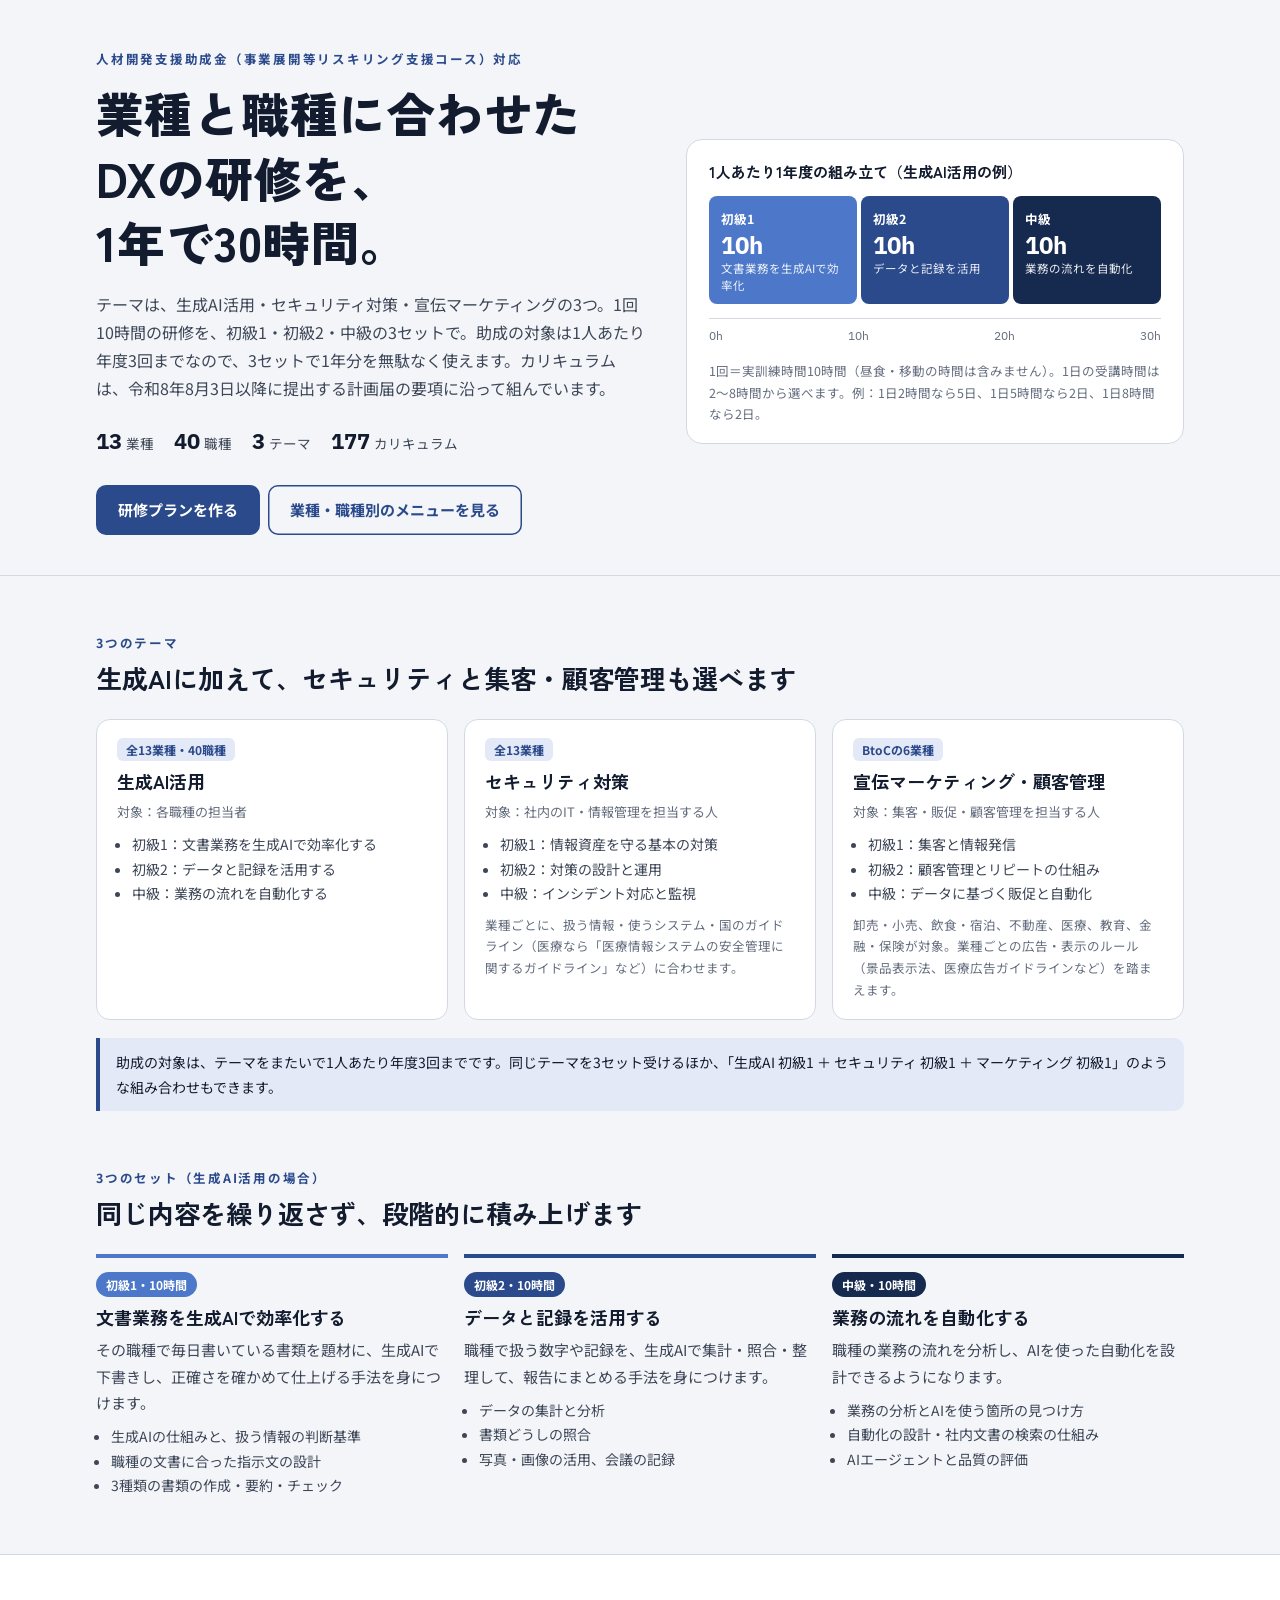
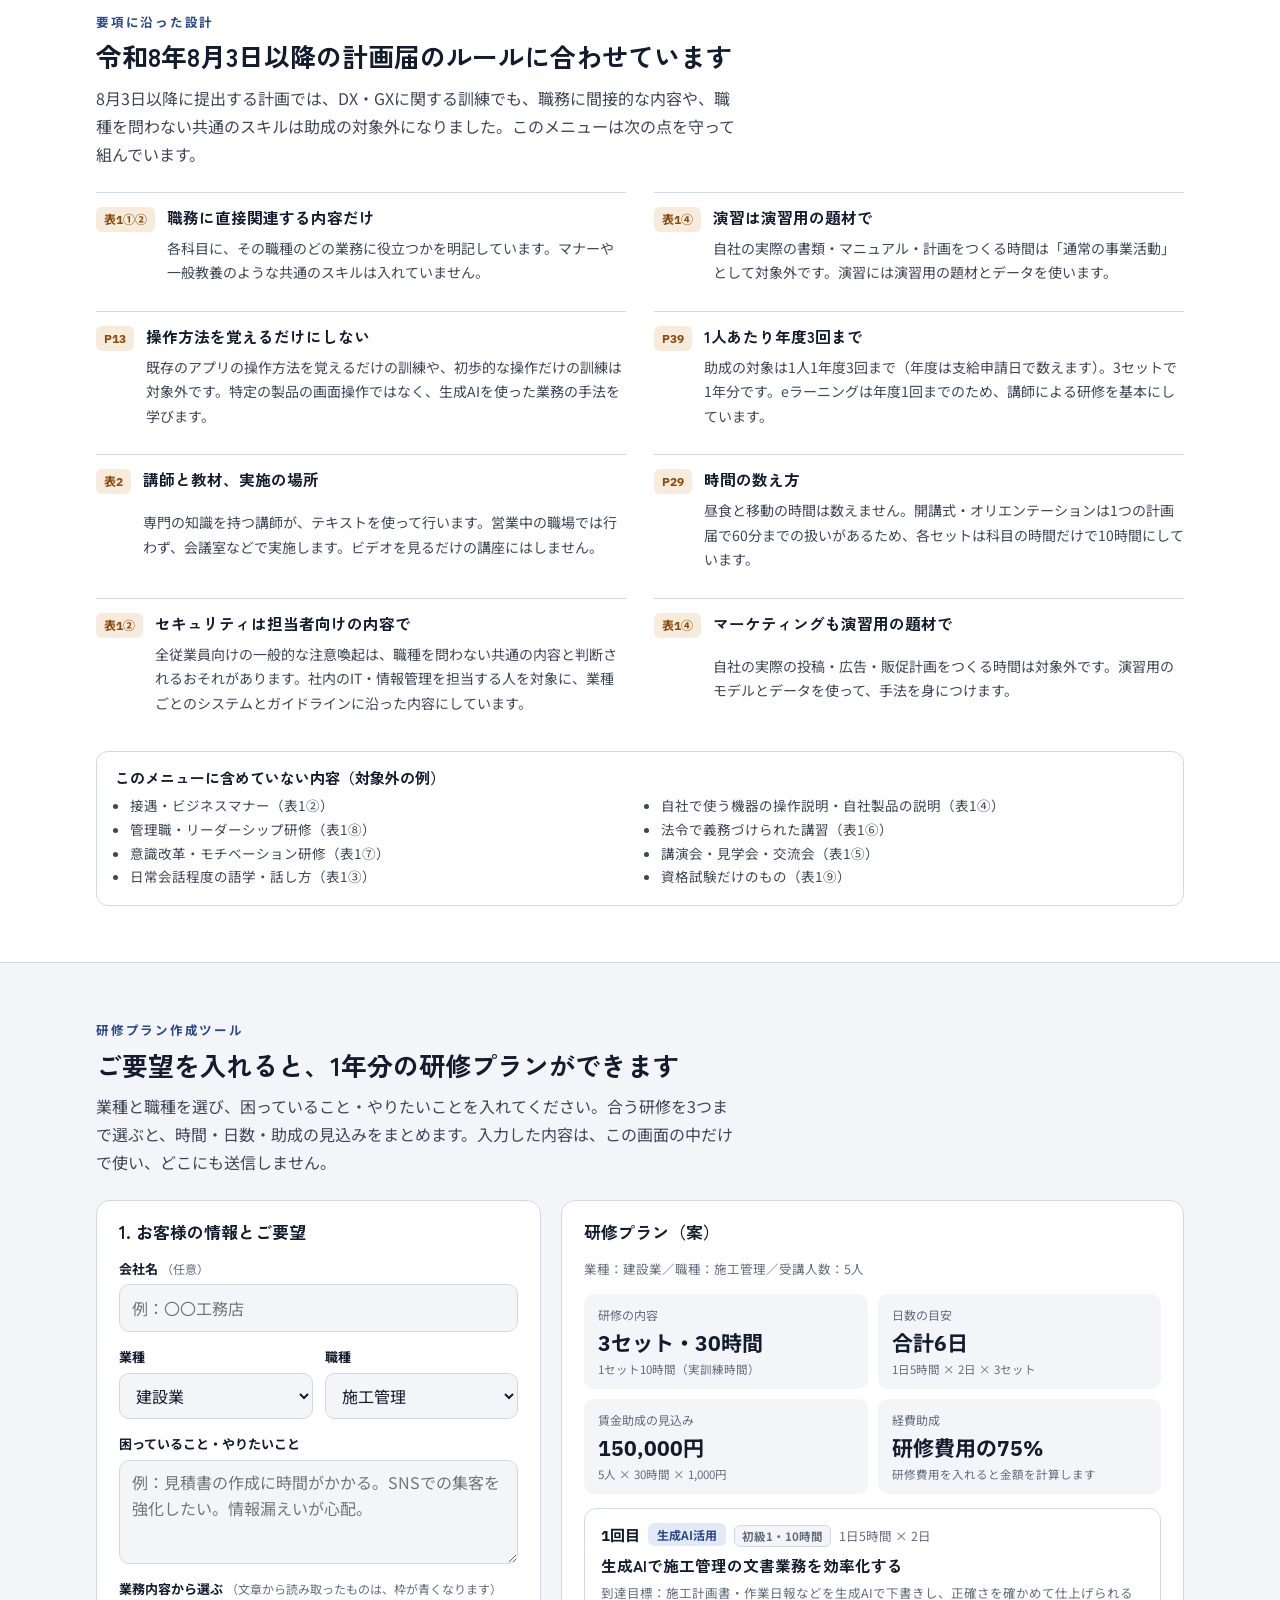
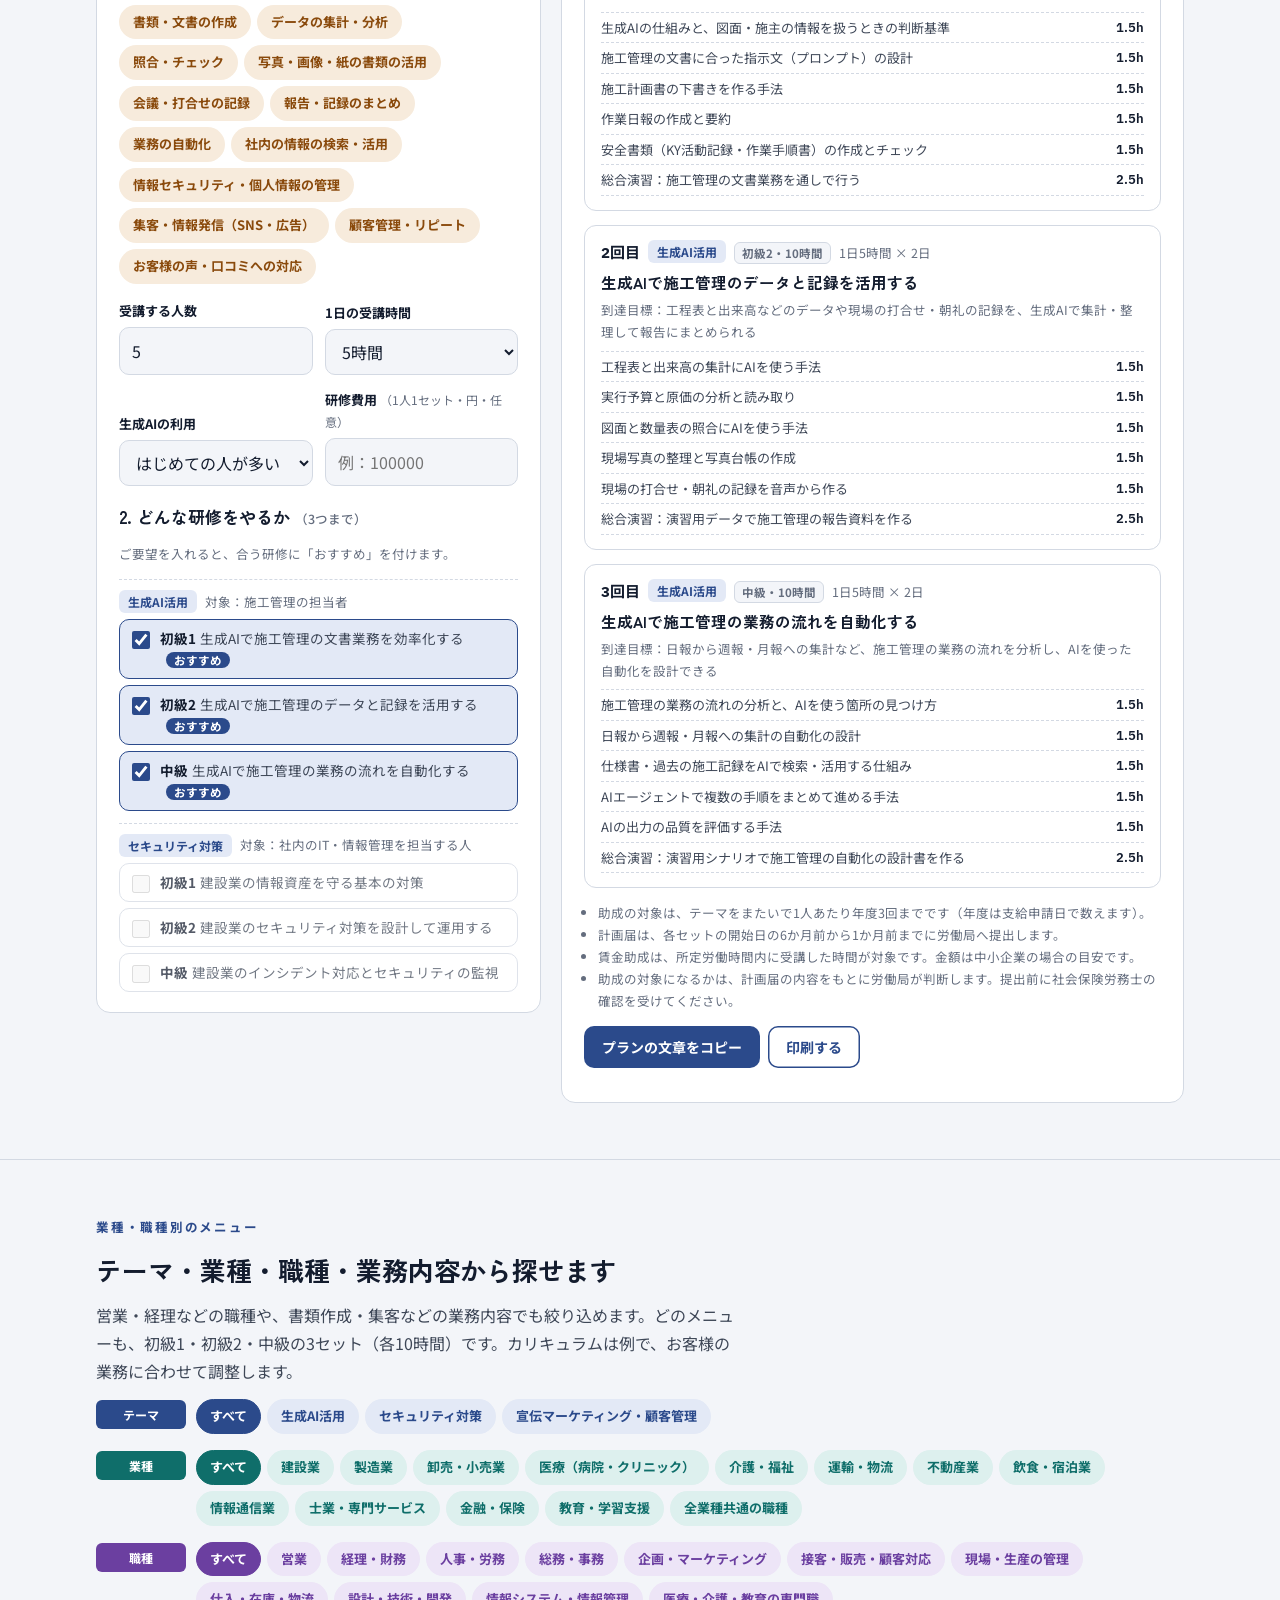
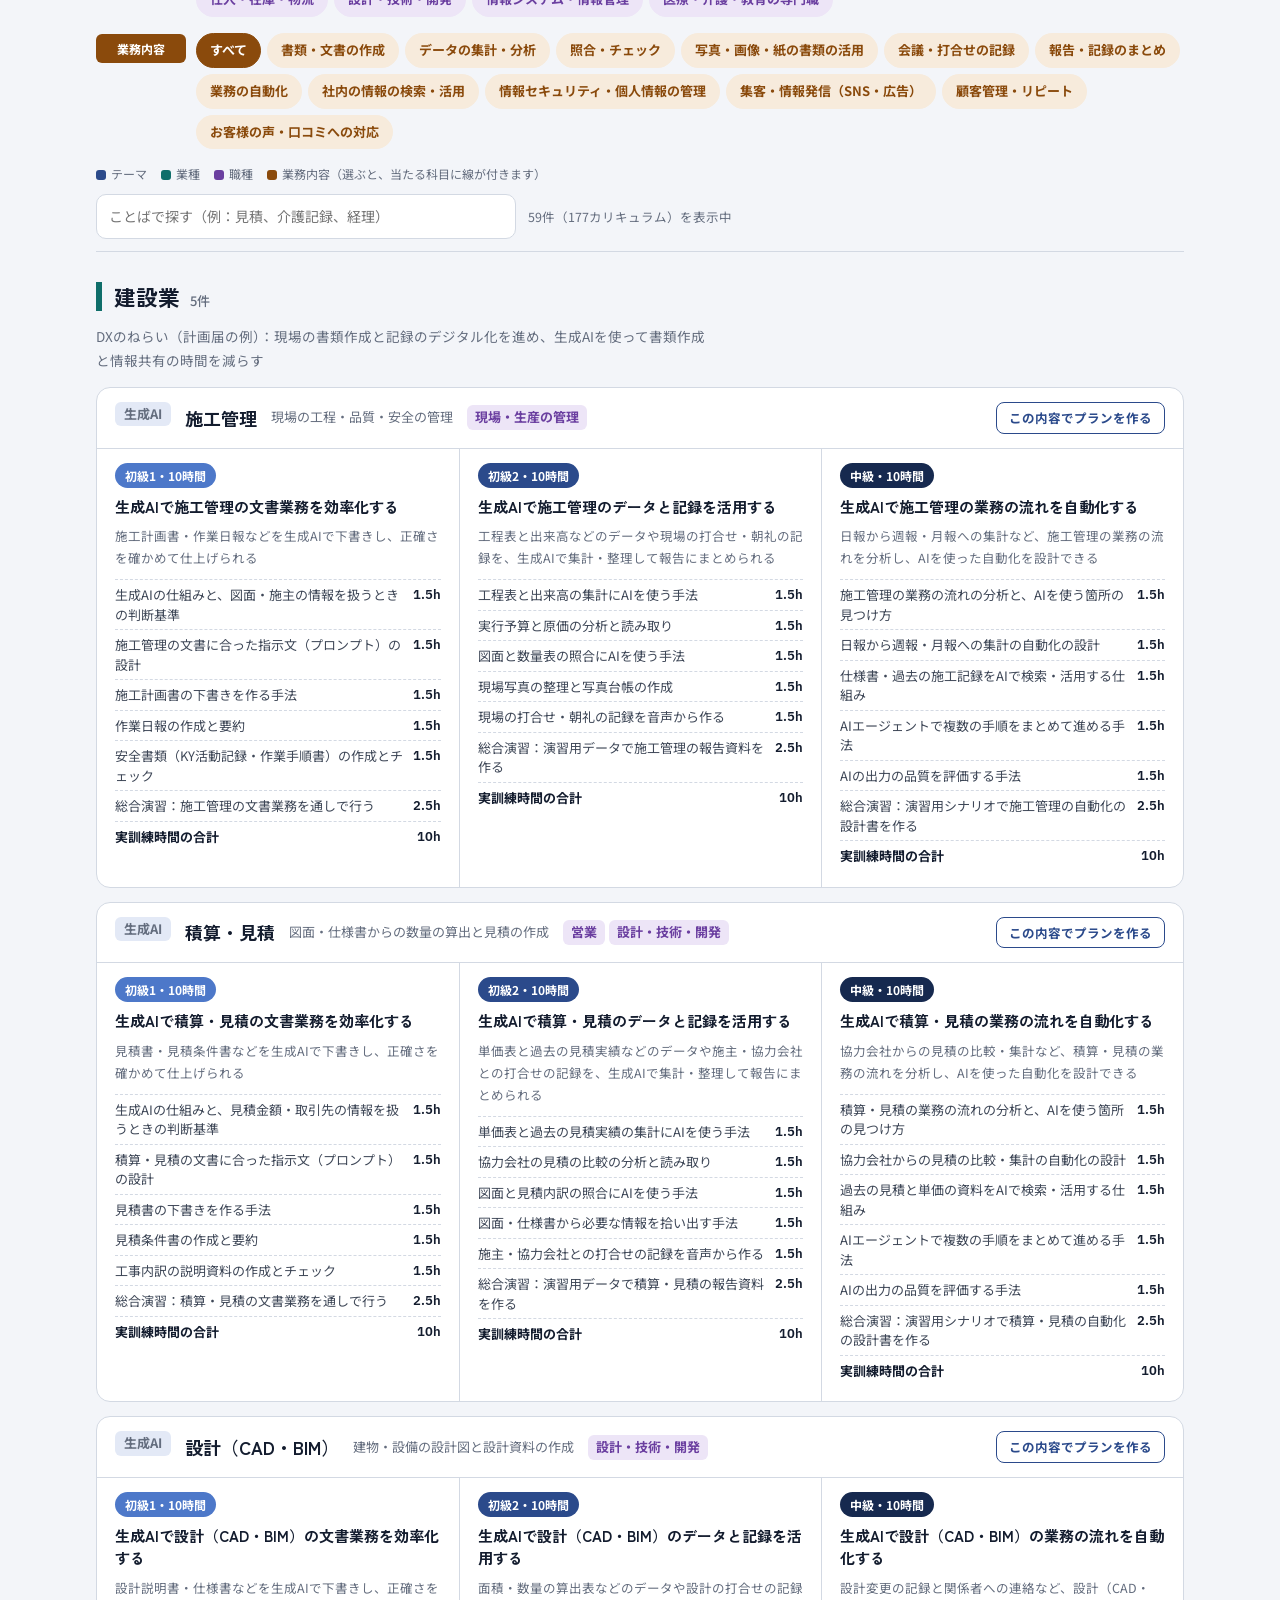
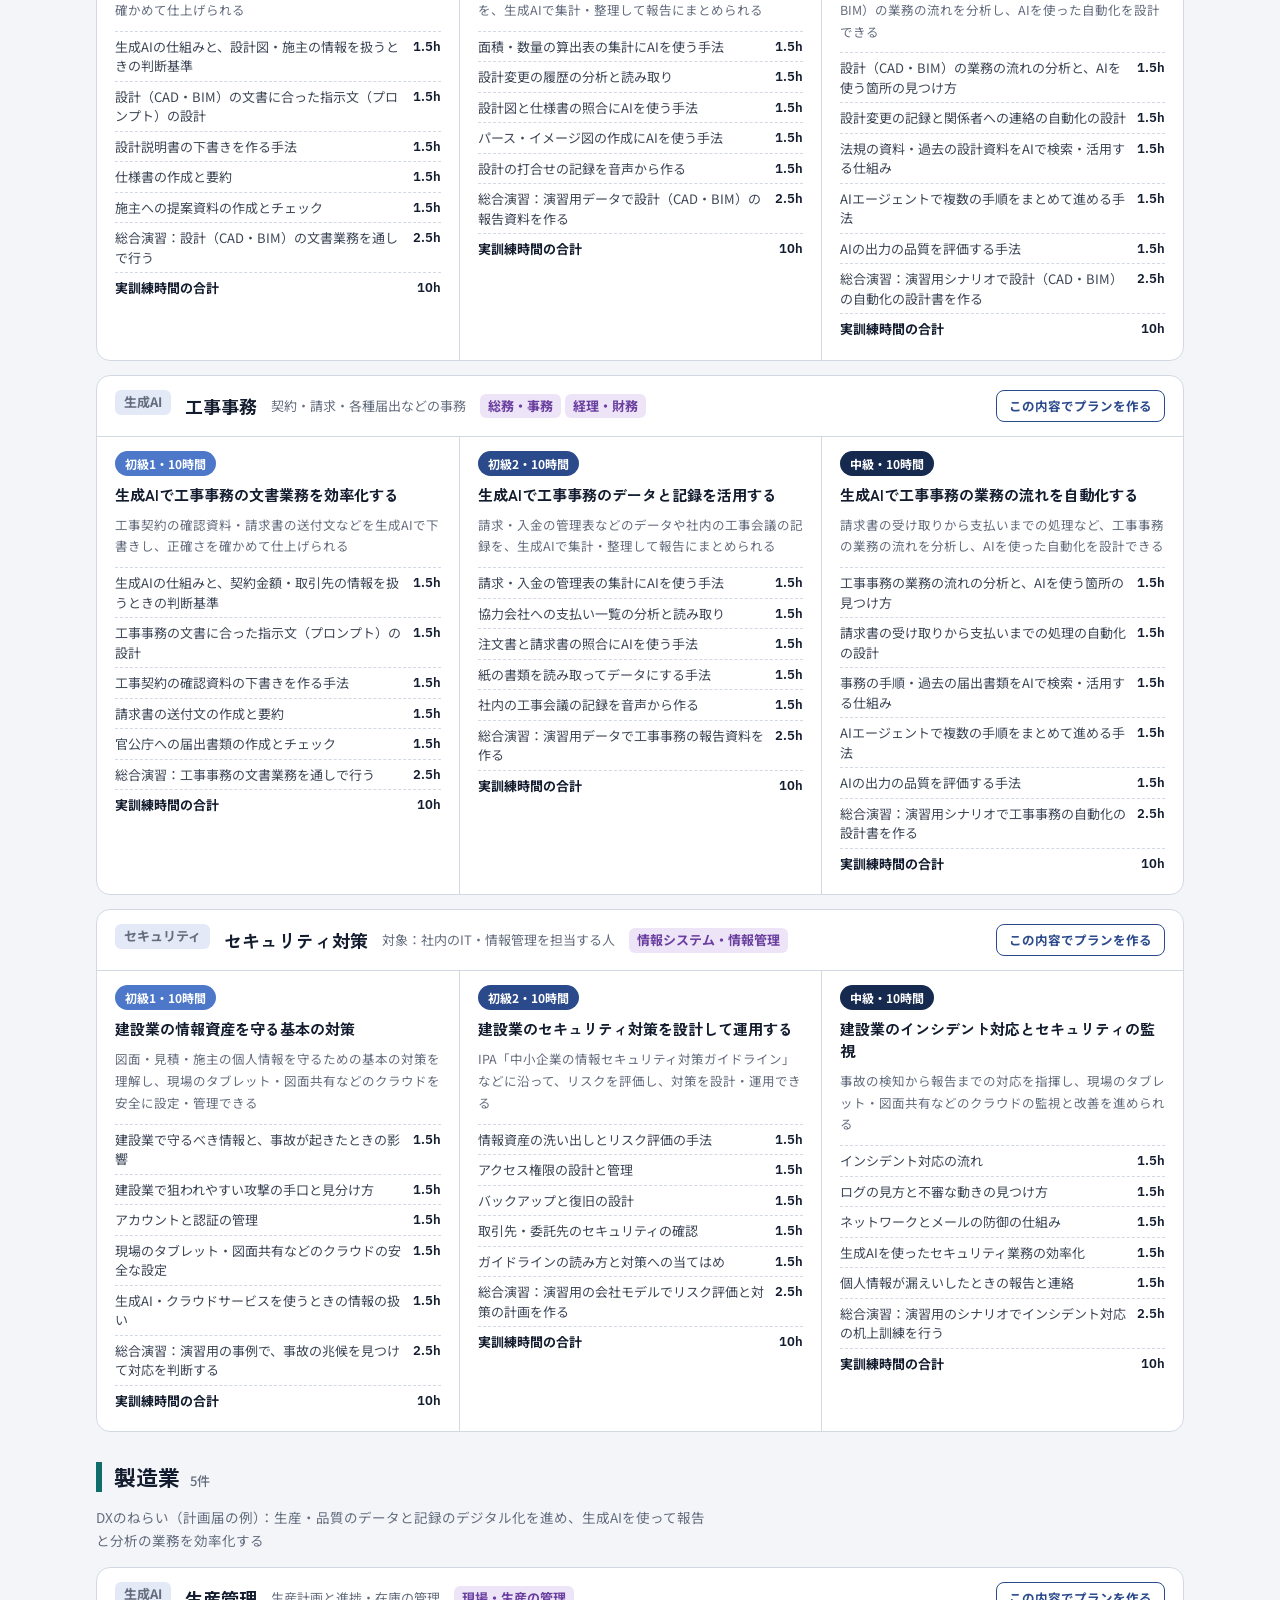
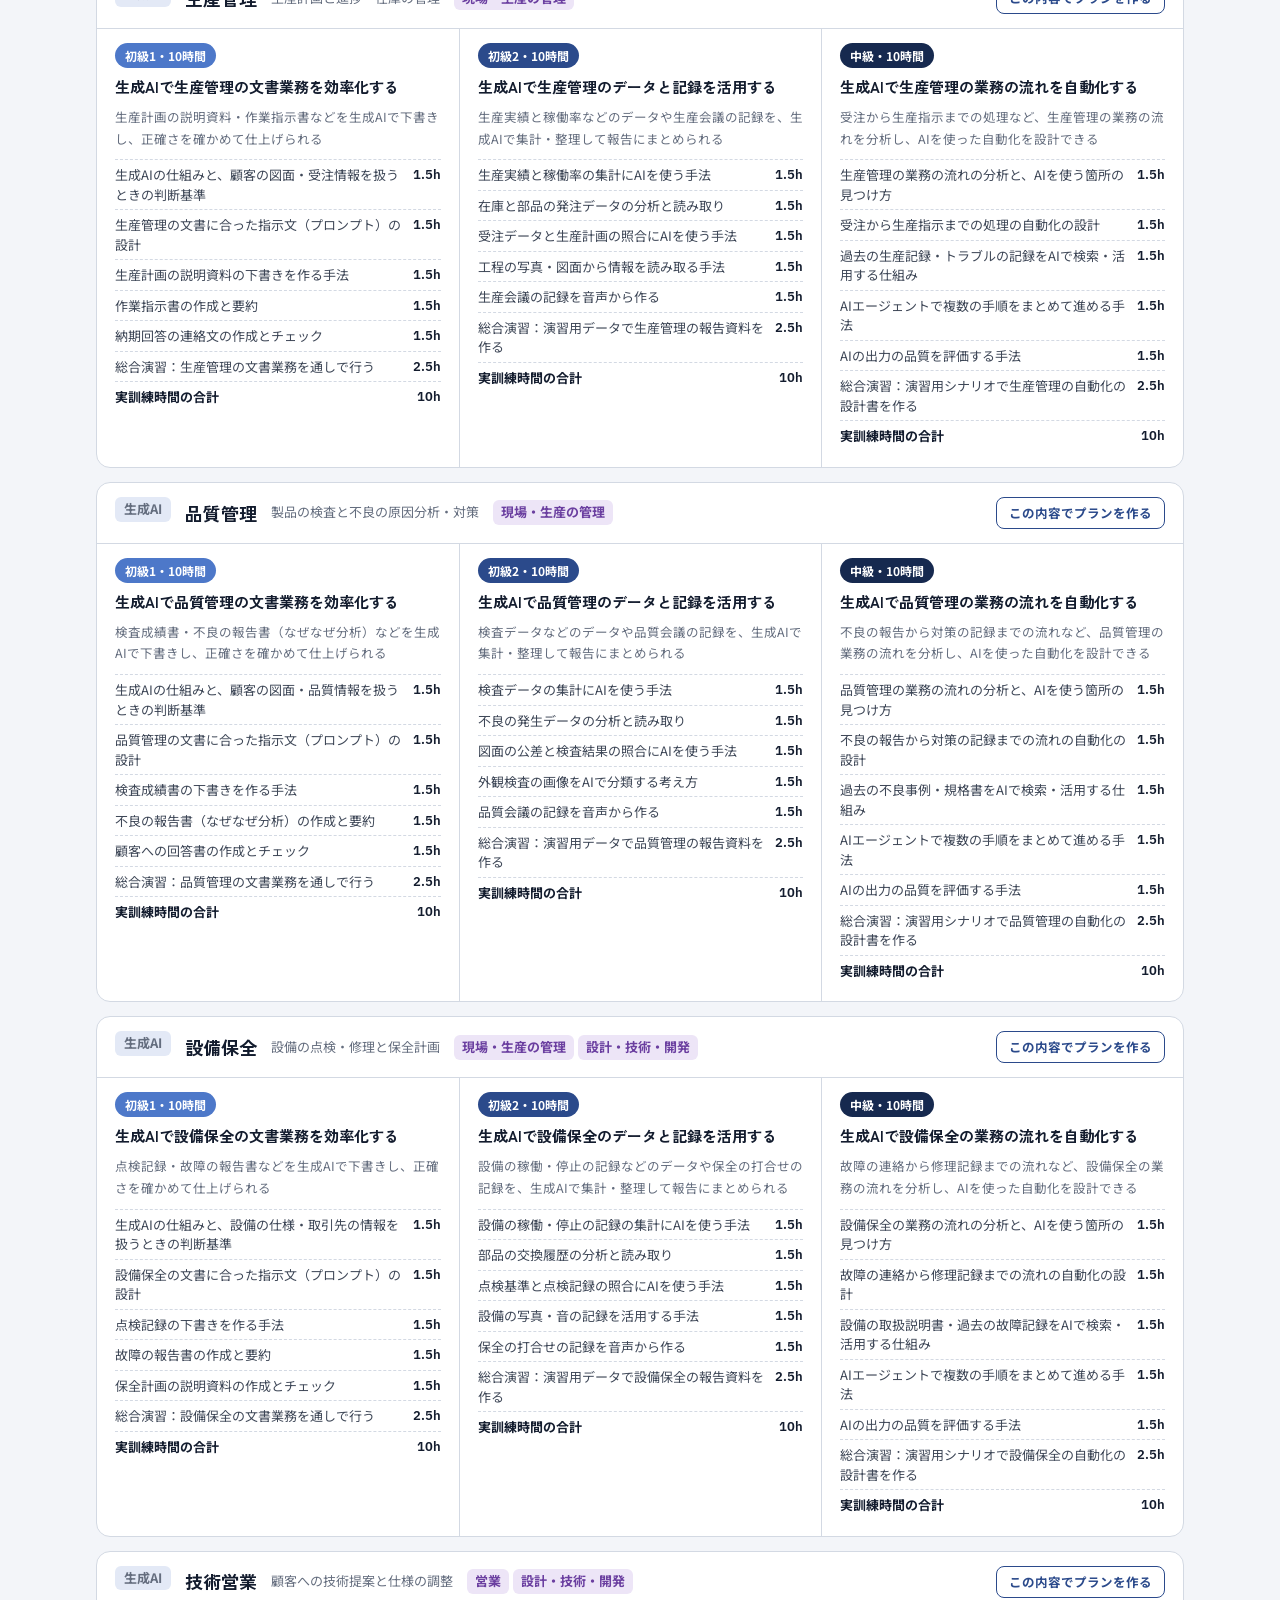
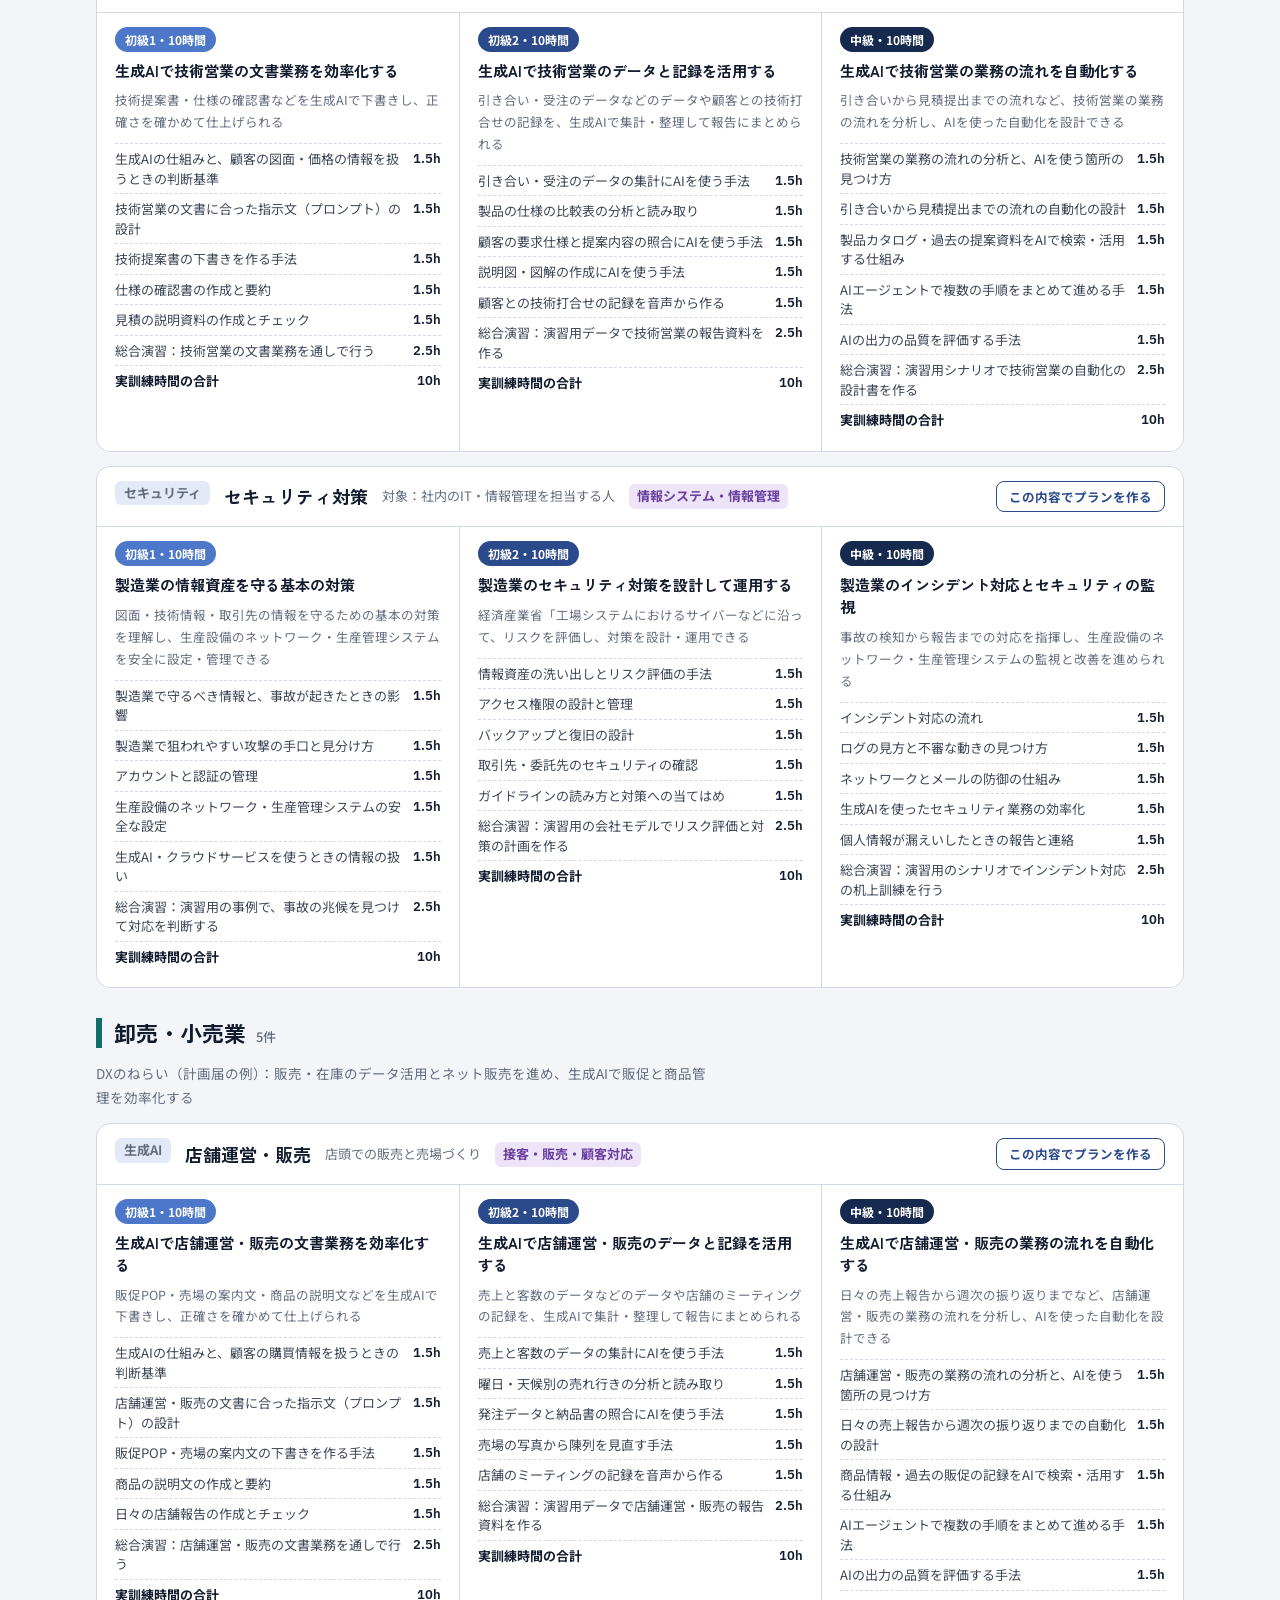
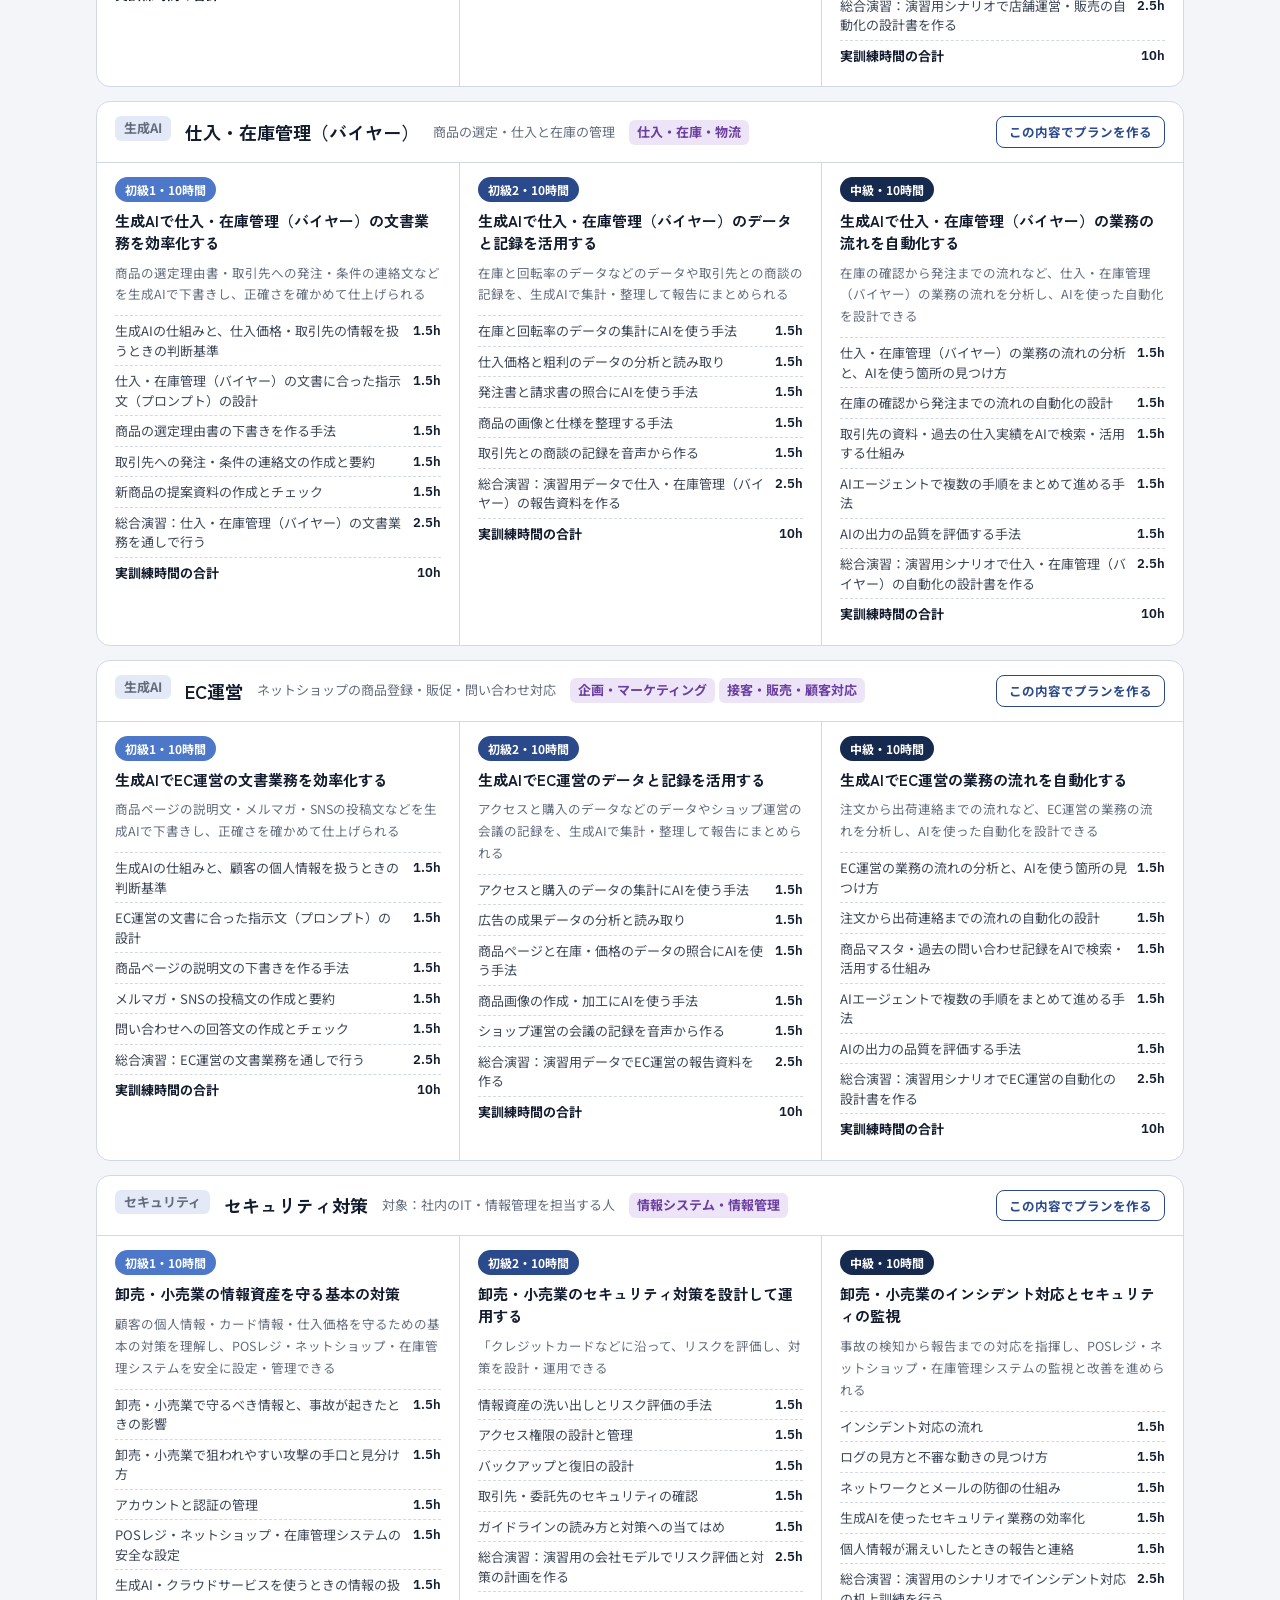
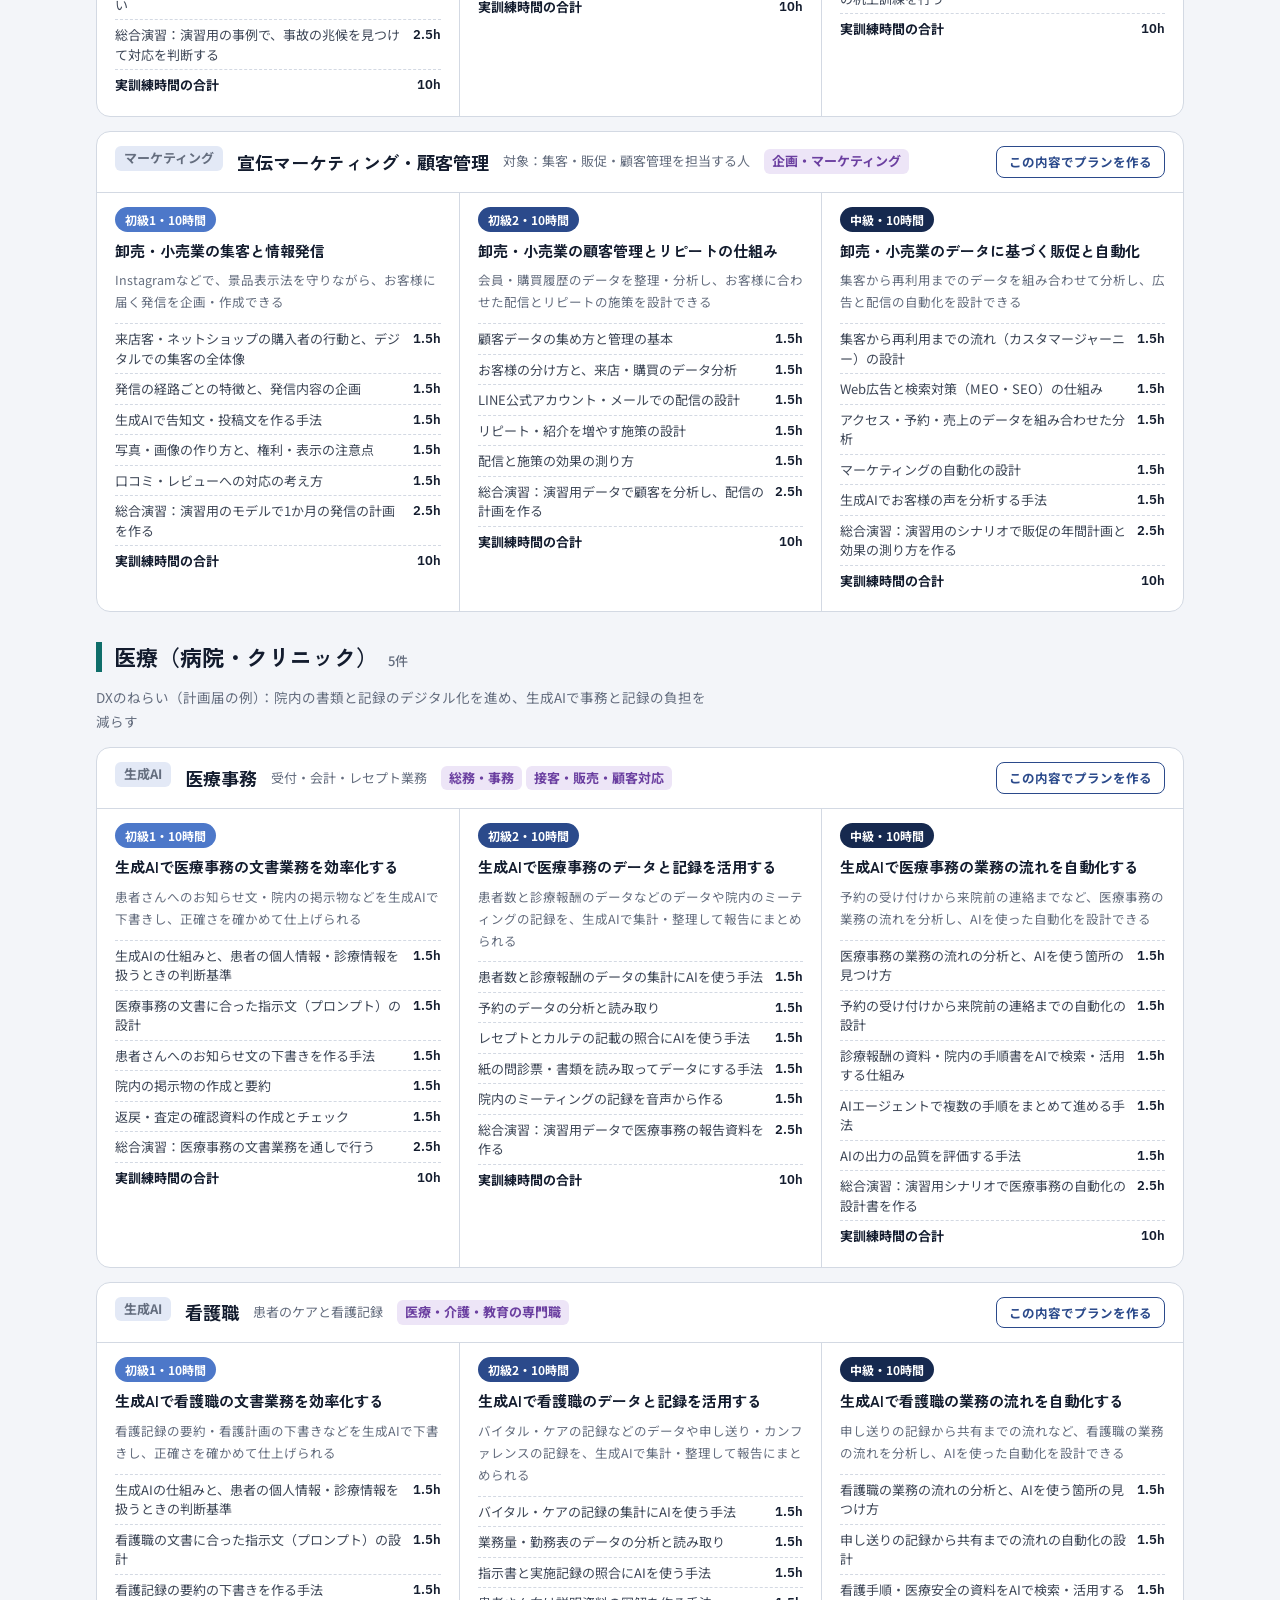
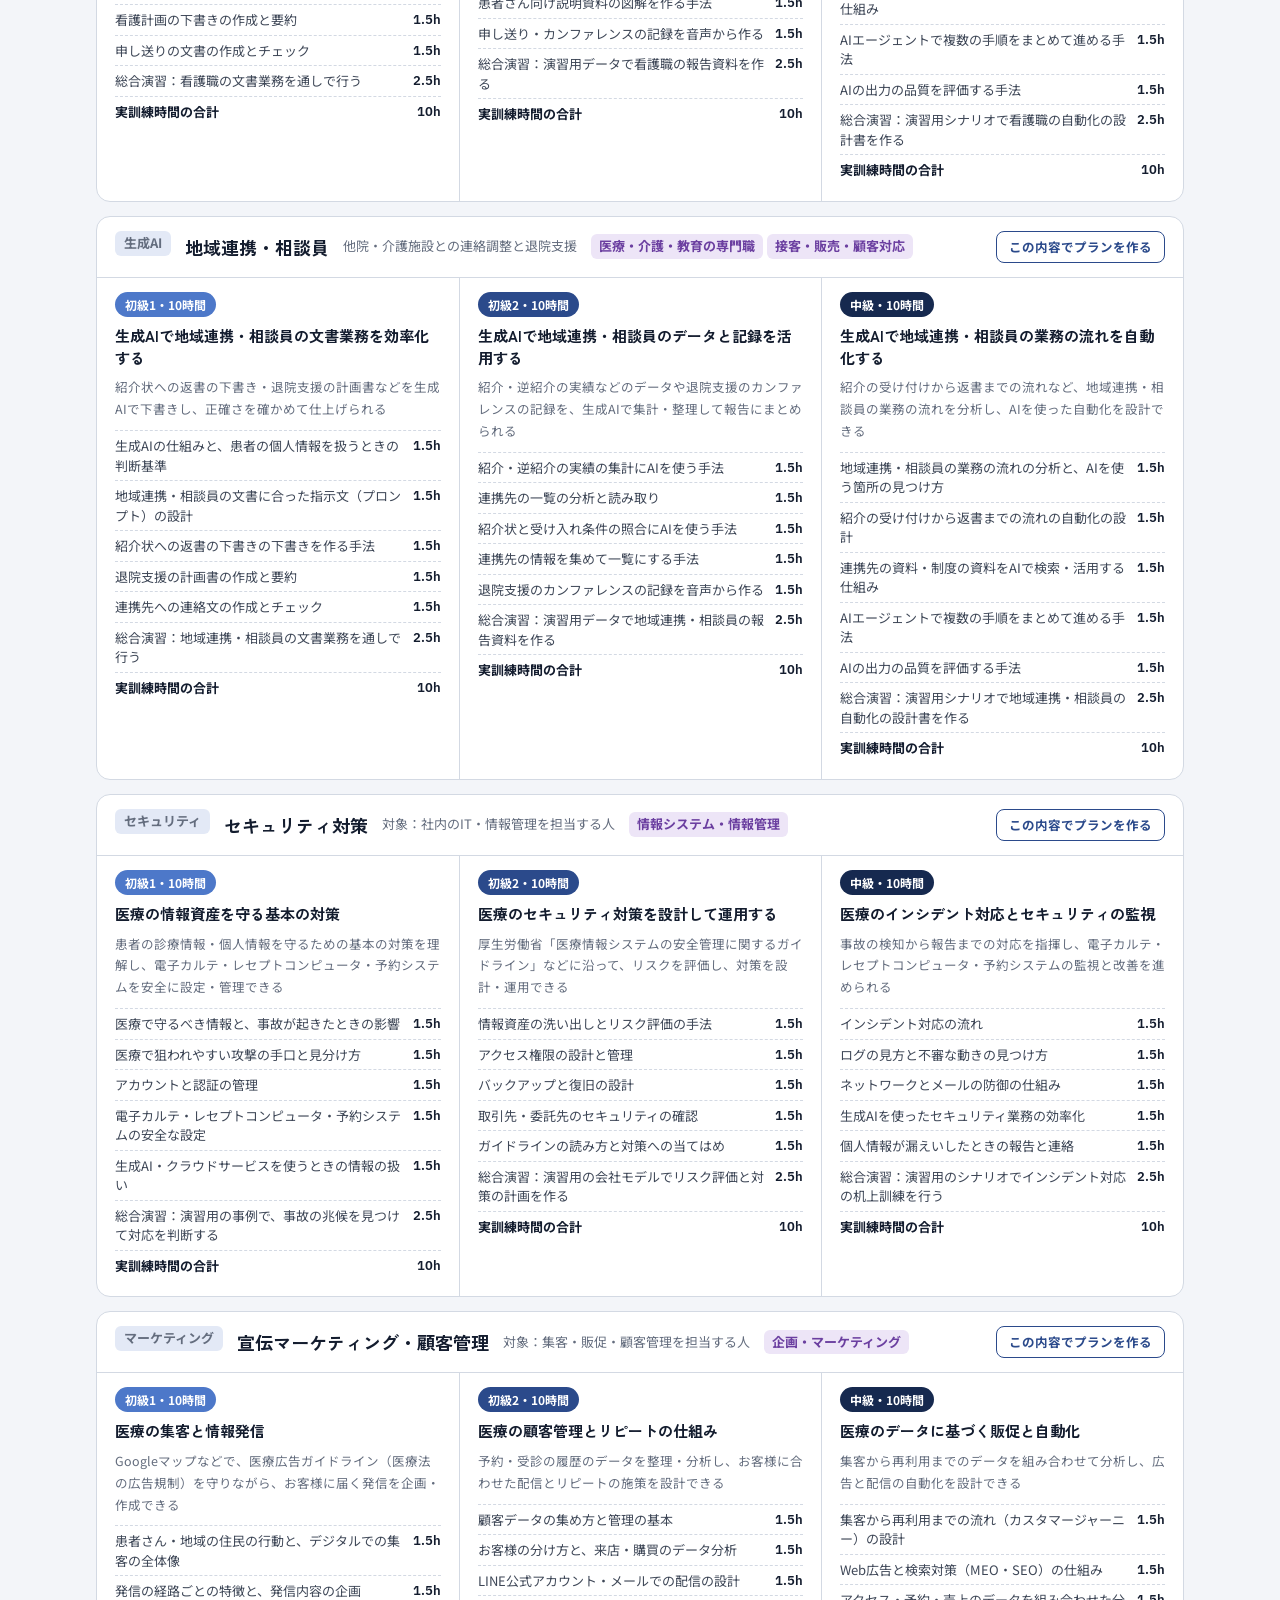
==== commit 7021038c: "LP: show all filter chips and colour-code theme, industry, job and task Co-Authored-By: Claude Fable" ====
--- a/lp.html
+++ b/lp.html
@@ -12,7 +12,7 @@
 :root{
   --paper:#F3F5F9; --surface:#FFFFFF; --sunk:#E6EAF1; --ink:#131C2E; --body:#3E4757; --muted:#646D7E; --line:#D3D9E3;
   --brand:#2B4A8B; --brand-pale:#E3E9F6; --lv1:#4D78C9; --lv2:#2B4A8B; --lv3:#16294F; --on:#FFFFFF;
-  --amber:#8A4A0C; --amber-pale:#F7EBDC; --ok:#1B7448; --ok-pale:#DCF0E3;
+  --amber:#8A4A0C; --amber-pale:#F7EBDC; --ok:#1B7448; --ok-pale:#DCF0E3; --teal:#0F6E6A; --teal-pale:#DDF0EE; --plum:#6B3FA0; --plum-pale:#EDE5F7;
   --display:'Zen Kaku Gothic New','Noto Sans JP','Hiragino Sans',system-ui,sans-serif;
   --text:'Noto Sans JP','Hiragino Sans','Yu Gothic UI',system-ui,sans-serif;
   --num:'IBM Plex Sans','Noto Sans JP',system-ui,sans-serif;
@@ -20,11 +20,11 @@
 @media (prefers-color-scheme: dark){ :root:not([data-theme="light"]){
   --paper:#0F1522; --surface:#172033; --sunk:#1E2940; --ink:#EDF1F8; --body:#C3CBD9; --muted:#97A1B3; --line:#2C3850;
   --brand:#93B1EE; --brand-pale:#1C2A46; --lv1:#7FA3E6; --lv2:#93B1EE; --lv3:#C5D5F5; --on:#0F1522;
-  --amber:#F0B979; --amber-pale:#3A2A17; --ok:#7DD3A3; --ok-pale:#173826; color-scheme:dark }}
+  --amber:#F0B979; --amber-pale:#3A2A17; --ok:#7DD3A3; --ok-pale:#173826; --teal:#6FD3CB; --teal-pale:#123634; --plum:#C5A5F0; --plum-pale:#2E2244; color-scheme:dark }}
 :root[data-theme="dark"]{
   --paper:#0F1522; --surface:#172033; --sunk:#1E2940; --ink:#EDF1F8; --body:#C3CBD9; --muted:#97A1B3; --line:#2C3850;
   --brand:#93B1EE; --brand-pale:#1C2A46; --lv1:#7FA3E6; --lv2:#93B1EE; --lv3:#C5D5F5; --on:#0F1522;
-  --amber:#F0B979; --amber-pale:#3A2A17; --ok:#7DD3A3; --ok-pale:#173826; color-scheme:dark }
+  --amber:#F0B979; --amber-pale:#3A2A17; --ok:#7DD3A3; --ok-pale:#173826; --teal:#6FD3CB; --teal-pale:#123634; --plum:#C5A5F0; --plum-pale:#2E2244; color-scheme:dark }
 *{box-sizing:border-box}
 body{background:var(--paper);color:var(--body);font-family:var(--text);font-size:15px;line-height:1.75;-webkit-font-smoothing:antialiased}
 h1,h2,h3,h4{font-family:var(--display);color:var(--ink);margin:0;line-height:1.35;text-wrap:balance}
@@ -77,7 +77,7 @@
 
 /* menu */
 .menu-h{display:flex;flex-direction:column;gap:14px}
-.filter{position:sticky;top:env(safe-area-inset-top,0px);z-index:5;background:var(--paper);padding-block:12px;border-bottom:1px solid var(--line);display:flex;flex-direction:column;gap:10px}
+.filter{background:var(--paper);padding-block:12px;border-bottom:1px solid var(--line);display:flex;flex-direction:column;gap:10px}
 body::before{content:"";position:fixed;inset:0 0 auto;height:env(safe-area-inset-top,0px);z-index:10;background:var(--paper)}
 .chips{display:flex;gap:6px;overflow-x:auto;padding-bottom:2px;scrollbar-width:thin}
 .chips button{flex:none;border:1.5px solid var(--line);background:var(--surface);color:var(--body);border-radius:999px;padding:5px 13px;font-size:13px;font-weight:700;white-space:nowrap}
@@ -126,7 +126,6 @@
 .theme ul{margin:0;padding-left:1.1em;font-size:14px}
 .theme .for{font-size:13px;color:var(--muted)}
 .th{display:inline-flex;align-items:center;font-size:12px;font-weight:700;border-radius:6px;padding:1px 9px;white-space:nowrap;align-self:flex-start;background:var(--brand-pale);color:var(--brand)}
-.th-sec{background:var(--ok-pale);color:var(--ok)} .th-mkt{background:var(--amber-pale);color:var(--amber)}
 .callout{margin-top:18px;border-left:4px solid var(--brand);background:var(--brand-pale);border-radius:0 10px 10px 0;padding:12px 16px;font-size:14px;color:var(--ink)}
 .cta.alt{background:transparent;color:var(--brand);box-shadow:inset 0 0 0 1.5px var(--brand);margin-left:8px}
 
@@ -186,8 +185,22 @@
 .pact .cta{margin-top:0;margin-left:0;padding:9px 18px;font-size:14px}
 #pCopy{width:100%;min-height:160px;border:1.5px solid var(--line);border-radius:10px;background:var(--paper);color:var(--ink);font:inherit;font-size:13px;padding:10px}
 
+/* colour code: blue = theme, teal = industry, plum = job, amber = task. Row label, chips and the matching marks in each card share the colour. */
+.frow,#pTasks{--c:var(--brand);--cp:var(--brand-pale)}
+.frow.g-ind{--c:var(--teal);--cp:var(--teal-pale)} .frow.g-fn{--c:var(--plum);--cp:var(--plum-pale)} .frow.g-tk,#pTasks{--c:var(--amber);--cp:var(--amber-pale)}
+.frow{grid-template-columns:6em minmax(0,1fr);align-items:start;gap:10px;padding-block:2px}
+.frow>span{color:var(--on);background:var(--c);border-radius:6px;padding:4px 6px;text-align:center;margin-top:1px}
+.filter .chips{flex-wrap:wrap;overflow:visible}
+.frow .chips button,#pTasks button{background:var(--cp);color:var(--c);border-color:transparent}
+.frow .chips button:hover,#pTasks button:hover,#pTasks button.auto{border-color:var(--c)}
+.frow .chips button[aria-pressed=true],#pTasks button[aria-pressed=true]{background:var(--c);color:var(--on);border-color:var(--c)}
+.ind>h3{border-left:6px solid var(--teal);padding-left:12px}
+.tag.fn{color:var(--plum);background:var(--plum-pale);border-color:transparent}
+.legend{display:flex;flex-wrap:wrap;gap:4px 14px;font-size:12px;color:var(--muted)}
+.legend i{display:inline-block;width:10px;height:10px;border-radius:3px;margin-right:5px;vertical-align:-1px}
+
 @media (max-width:900px){ .themes,.plan{grid-template-columns:minmax(0,1fr)} .filter{position:static} .job-h .mini{margin-left:0} }
-@media (max-width:560px){ .srow input{flex-basis:100%;max-width:none} .cta.alt{margin-left:0} .stats{grid-template-columns:minmax(0,1fr)} .frow{grid-template-columns:minmax(0,1fr);gap:2px} }
+@media (max-width:560px){ .srow input{flex-basis:100%;max-width:none} .cta.alt{margin-left:0} .stats{grid-template-columns:minmax(0,1fr)} .frow{grid-template-columns:minmax(0,1fr);gap:6px} .frow>span{justify-self:start;padding:2px 10px} }
 @media print{ .hero,main>section:not(#plan),footer,.pform,.pact,#plan .eyebrow,#plan .lead,#plan h2{display:none!important} .plan{display:block;margin:0} .pout{border:0;padding:0} body{background:#fff} section{padding:0} .pset{break-inside:avoid} }
 
 @media (max-width:900px){
@@ -308,10 +321,11 @@
    <p class="lead">営業・経理などの職種や、書類作成・集客などの業務内容でも絞り込めます。どのメニューも、初級1・初級2・中級の3セット（各10時間）です。カリキュラムは例で、お客様の業務に合わせて調整します。</p>
   </div>
   <div class="filter">
-   <div class="frow"><span>テーマ</span><div class="chips" id="f-th" role="group" aria-label="テーマで絞り込む"></div></div>
-   <div class="frow"><span>業種</span><div class="chips" id="f-ind" role="group" aria-label="業種で絞り込む"></div></div>
-   <div class="frow"><span>職種</span><div class="chips" id="f-fn" role="group" aria-label="職種で絞り込む"></div></div>
-   <div class="frow"><span>業務内容</span><div class="chips" id="f-tk" role="group" aria-label="業務内容で絞り込む"></div></div>
+   <div class="frow g-th"><span>テーマ</span><div class="chips" id="f-th" role="group" aria-label="テーマで絞り込む"></div></div>
+   <div class="frow g-ind"><span>業種</span><div class="chips" id="f-ind" role="group" aria-label="業種で絞り込む"></div></div>
+   <div class="frow g-fn"><span>職種</span><div class="chips" id="f-fn" role="group" aria-label="職種で絞り込む"></div></div>
+   <div class="frow g-tk"><span>業務内容</span><div class="chips" id="f-tk" role="group" aria-label="業務内容で絞り込む"></div></div>
+   <p class="legend" aria-hidden="true"><span><i style="background:var(--brand)"></i>テーマ</span><span><i style="background:var(--teal)"></i>業種</span><span><i style="background:var(--plum)"></i>職種</span><span><i style="background:var(--amber)"></i>業務内容（選ぶと、当たる科目に線が付きます）</span></p>
    <div class="srow"><input type="search" id="q" placeholder="ことばで探す（例：見積、介護記録、経理）" aria-label="職種名・業務名で探す"><span class="tiny" id="count" aria-live="polite"></span></div>
   </div>
   <div id="list"></div>
@@ -602,7 +616,7 @@
 try{const v=JSON.parse(store.get('lp-f')||'{}');Object.keys(OPTS).forEach(k=>{if(OPTS[k].some(o=>o[0]===v[k]))F[k]=v[k];});}catch(e){}
 function chips(){Object.keys(OPTS).forEach(k=>{$('#f-'+k).innerHTML=[['all','すべて']].concat(OPTS[k]).map(c=>`<button type="button" data-f="${k}" data-v="${c[0]}" aria-pressed="${F[k]===c[0]}">${esc(c[1])}</button>`).join('');});}
 function card(c){
- return `<article class="job"><div class="job-h"><span class="th th-${c.tid}">${esc(catTrack(c.tid).short)}</span><h4>${esc(c.name)}</h4><span>${esc(c.who)}</span><span class="tags">${c.funcs.map(f=>`<span class="tag">${esc(fnName(f))}</span>`).join('')}</span><button type="button" class="mini" data-plan="${c.ii}:${c.ji}:${c.tid}">この内容でプランを作る</button></div><div class="sets">${c.sets.map(s=>
+ return `<article class="job"><div class="job-h"><span class="th th-${c.tid}">${esc(catTrack(c.tid).short)}</span><h4>${esc(c.name)}</h4><span>${esc(c.who)}</span><span class="tags">${c.funcs.map(f=>`<span class="tag fn">${esc(fnName(f))}</span>`).join('')}</span><button type="button" class="mini" data-plan="${c.ii}:${c.ji}:${c.tid}">この内容でプランを作る</button></div><div class="sets">${c.sets.map(s=>
   `<div class="set${F.tk==='all'||s.tasks.includes(F.tk)?'':' dim'}"><span class="lv">${s.lv}・10時間</span><h5>${esc(s.title)}</h5><p class="goal">${esc(s.goal)}</p><ol>${s.rows.map(r=>`<li${F.tk!=='all'&&r.k.includes(F.tk)?' class="hit"':''}><span>${esc(r.t)}</span><span class="h">${r.h}h</span></li>`).join('')}<li class="sum"><span>実訓練時間の合計</span><span class="h">${s.total}h</span></li></ol></div>`).join('')}</div></article>`;}
 function list(){const words=q.trim().split(/\s+/).filter(Boolean);let n=0;
  const html=CAT_IND.map((I,ii)=>{if(F.ind!=='all'&&I.id!==F.ind)return '';
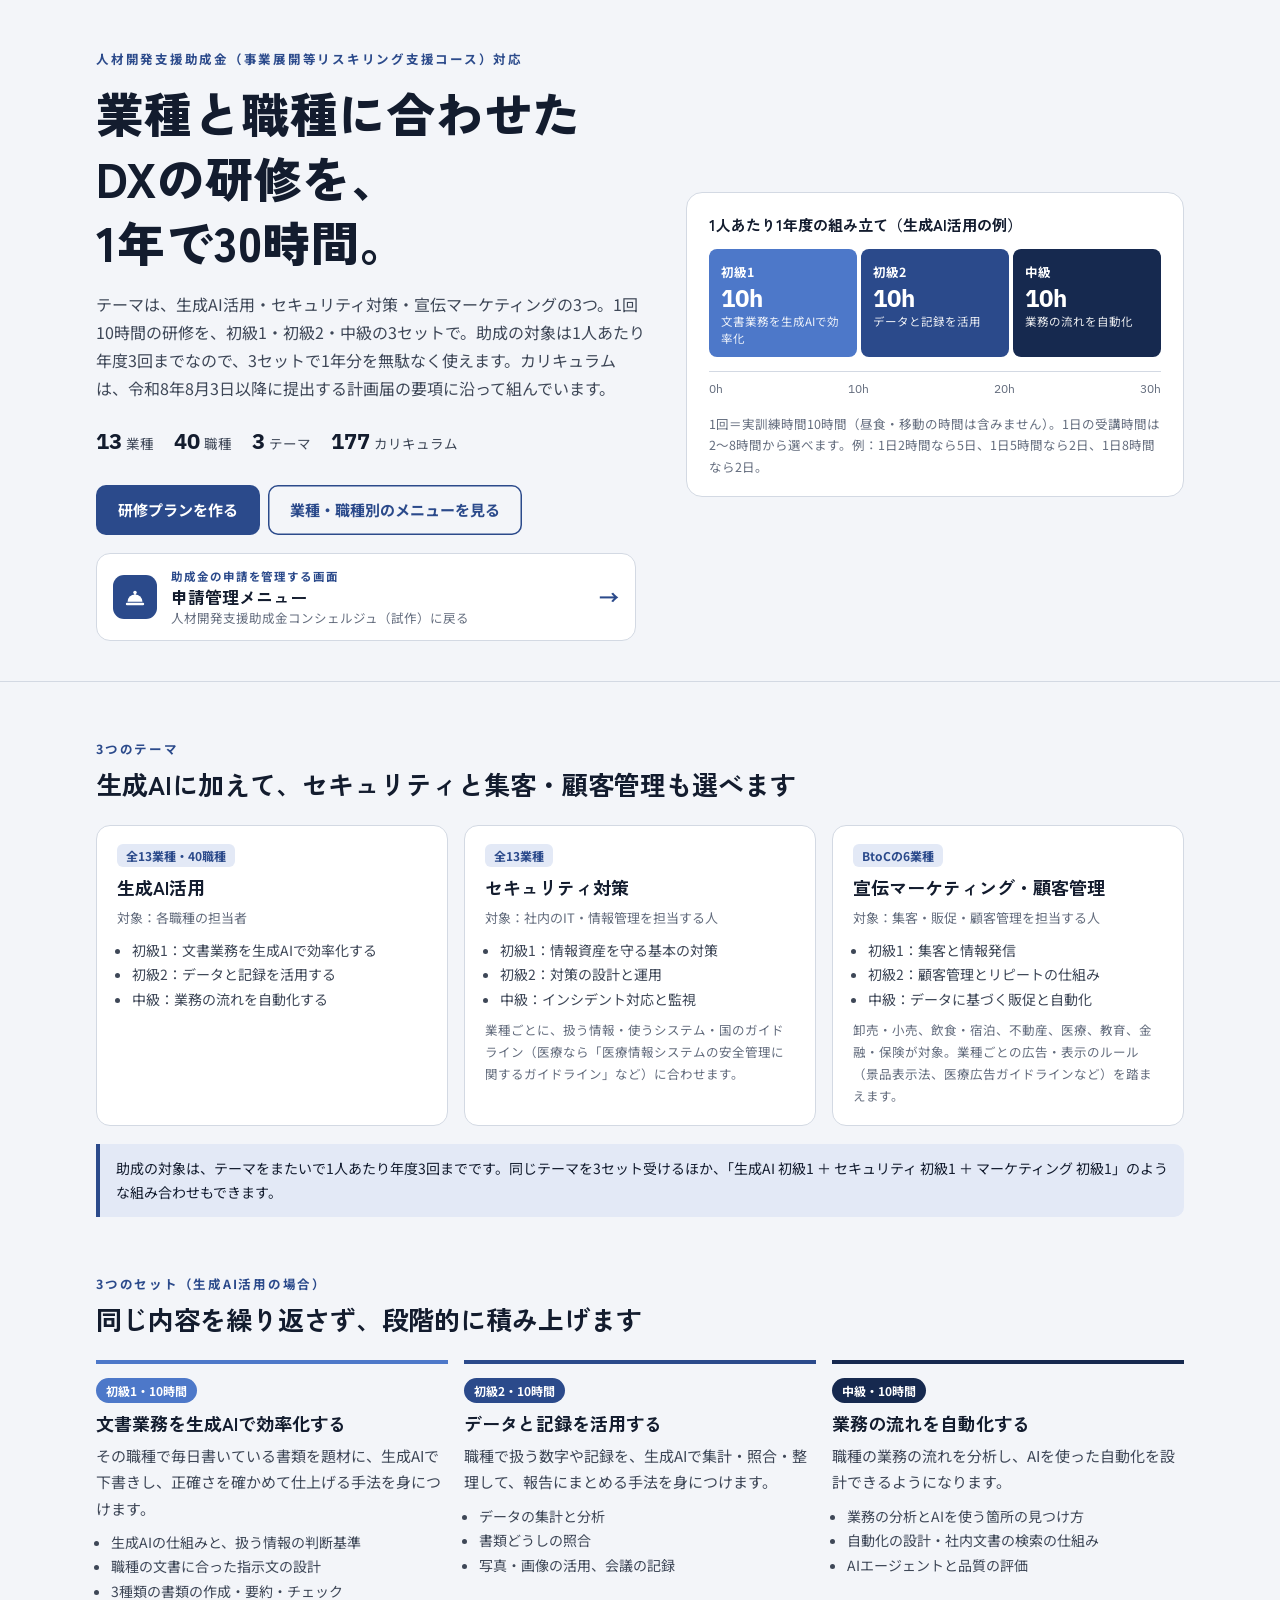
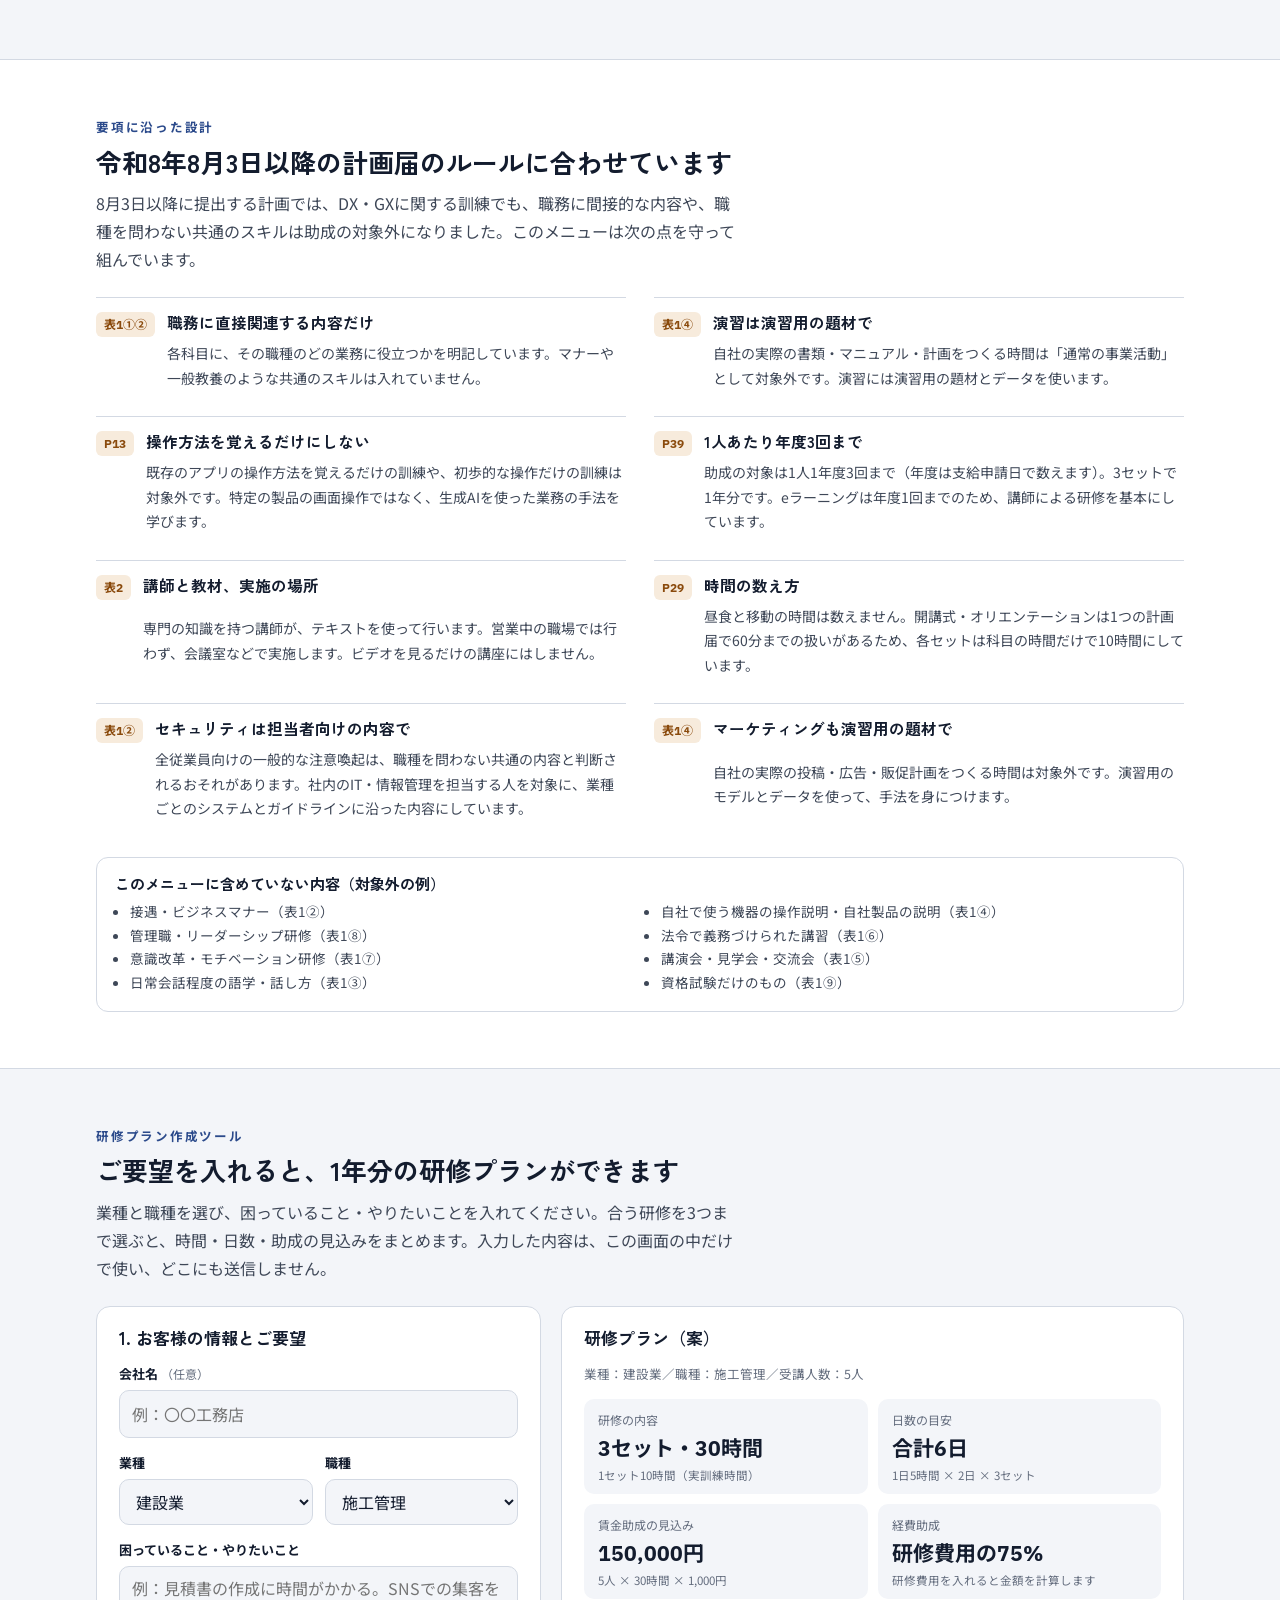
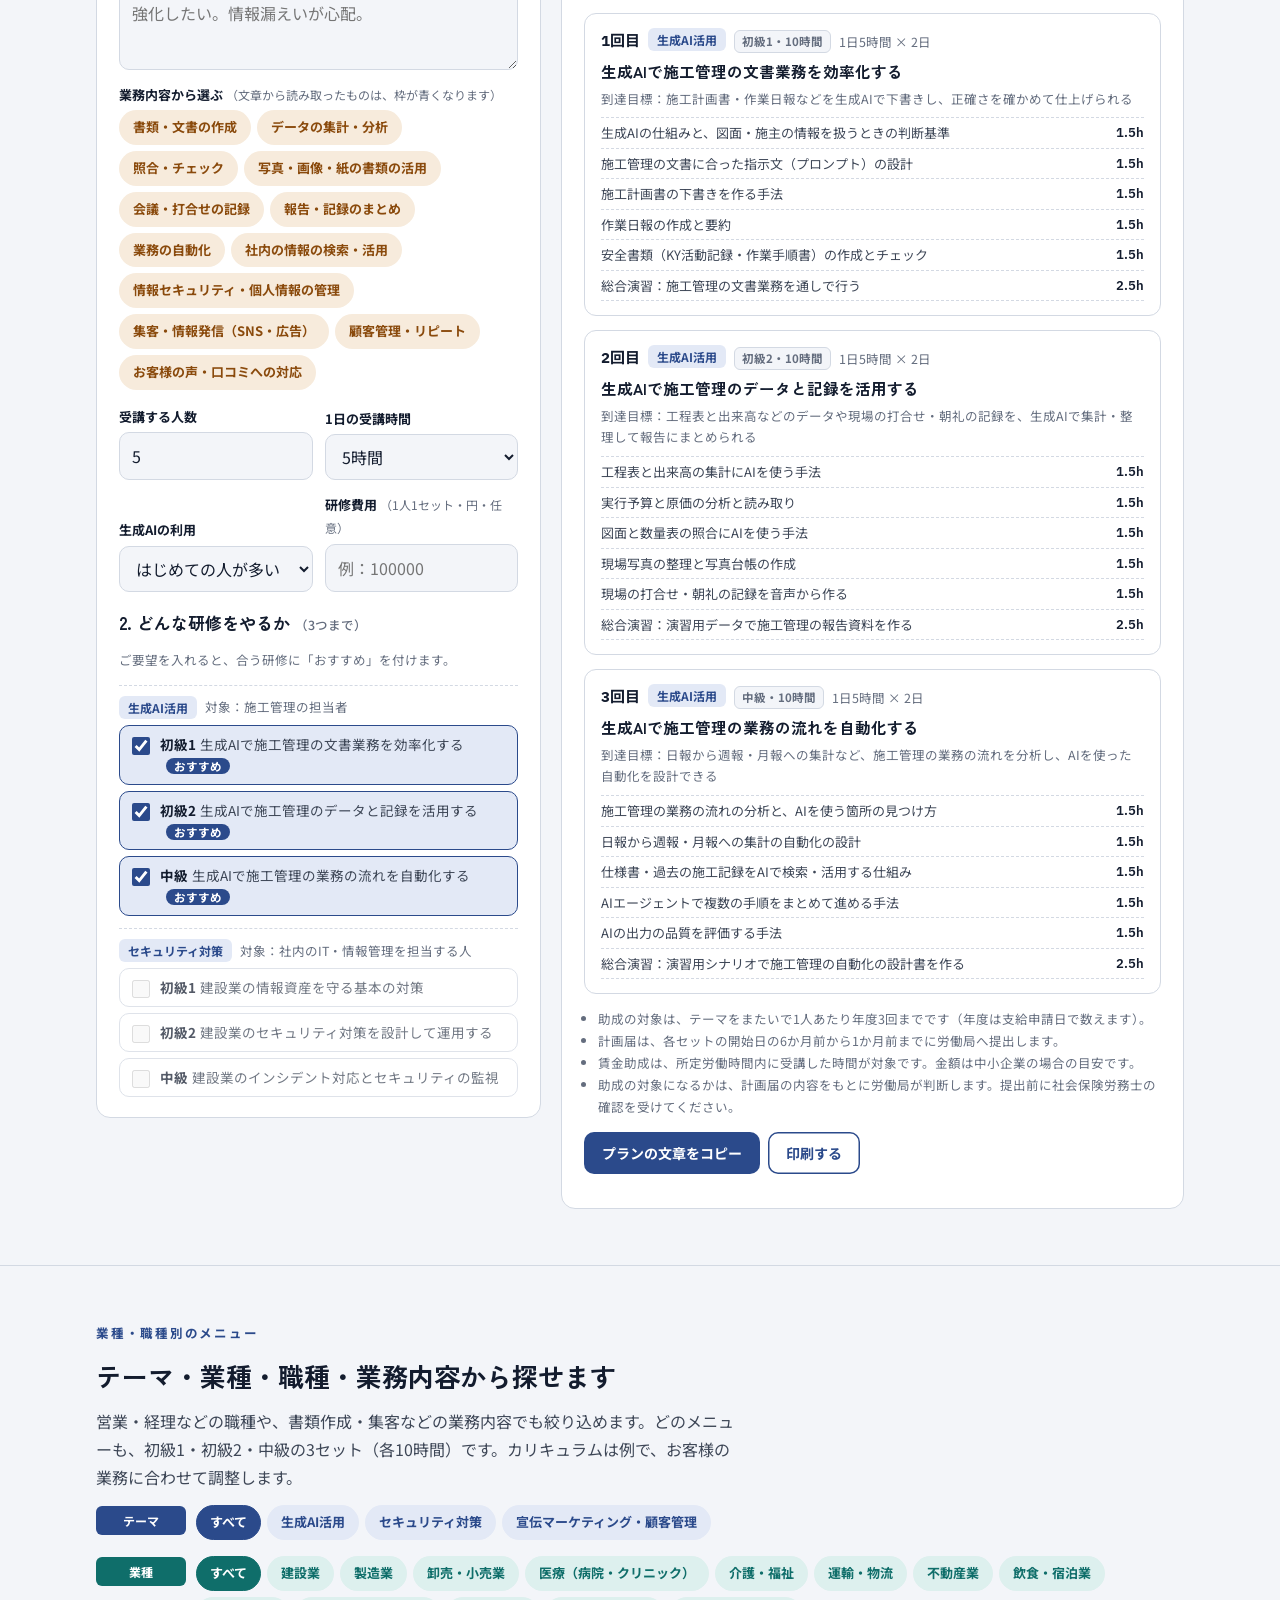
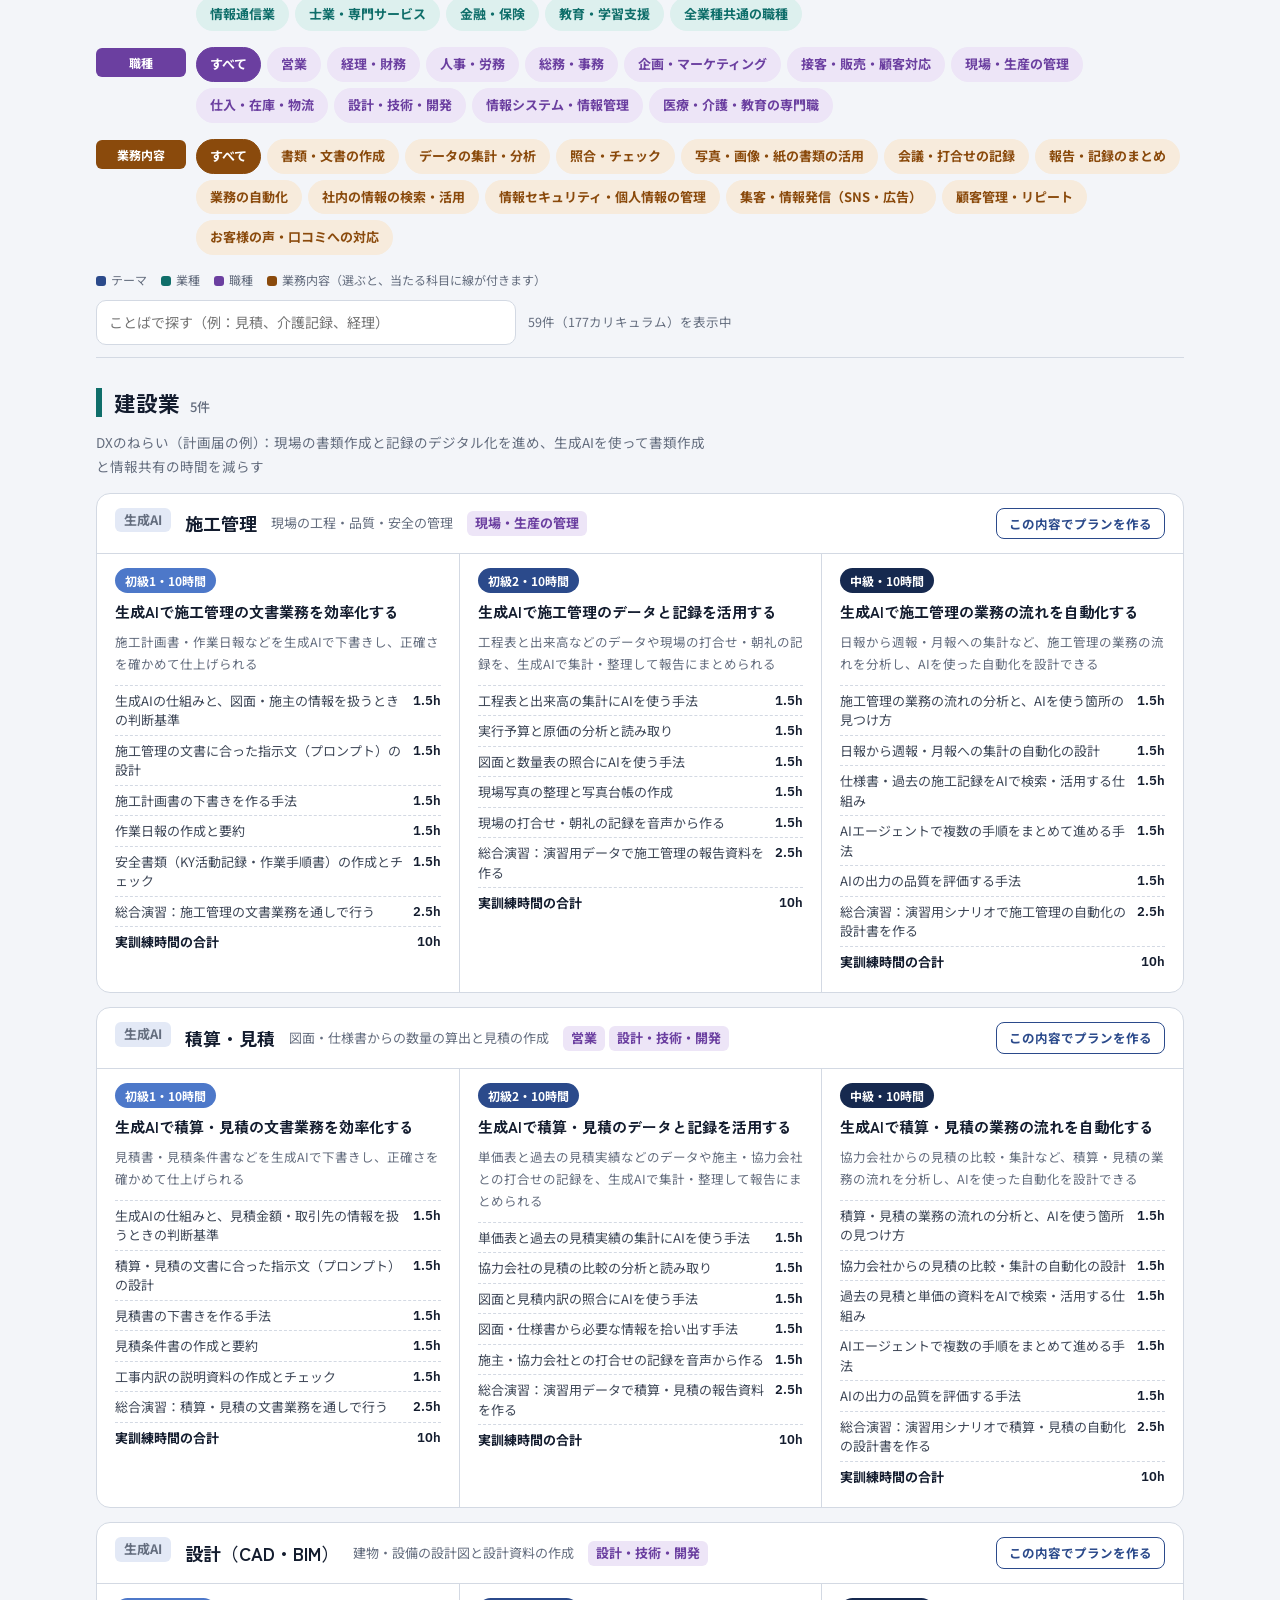
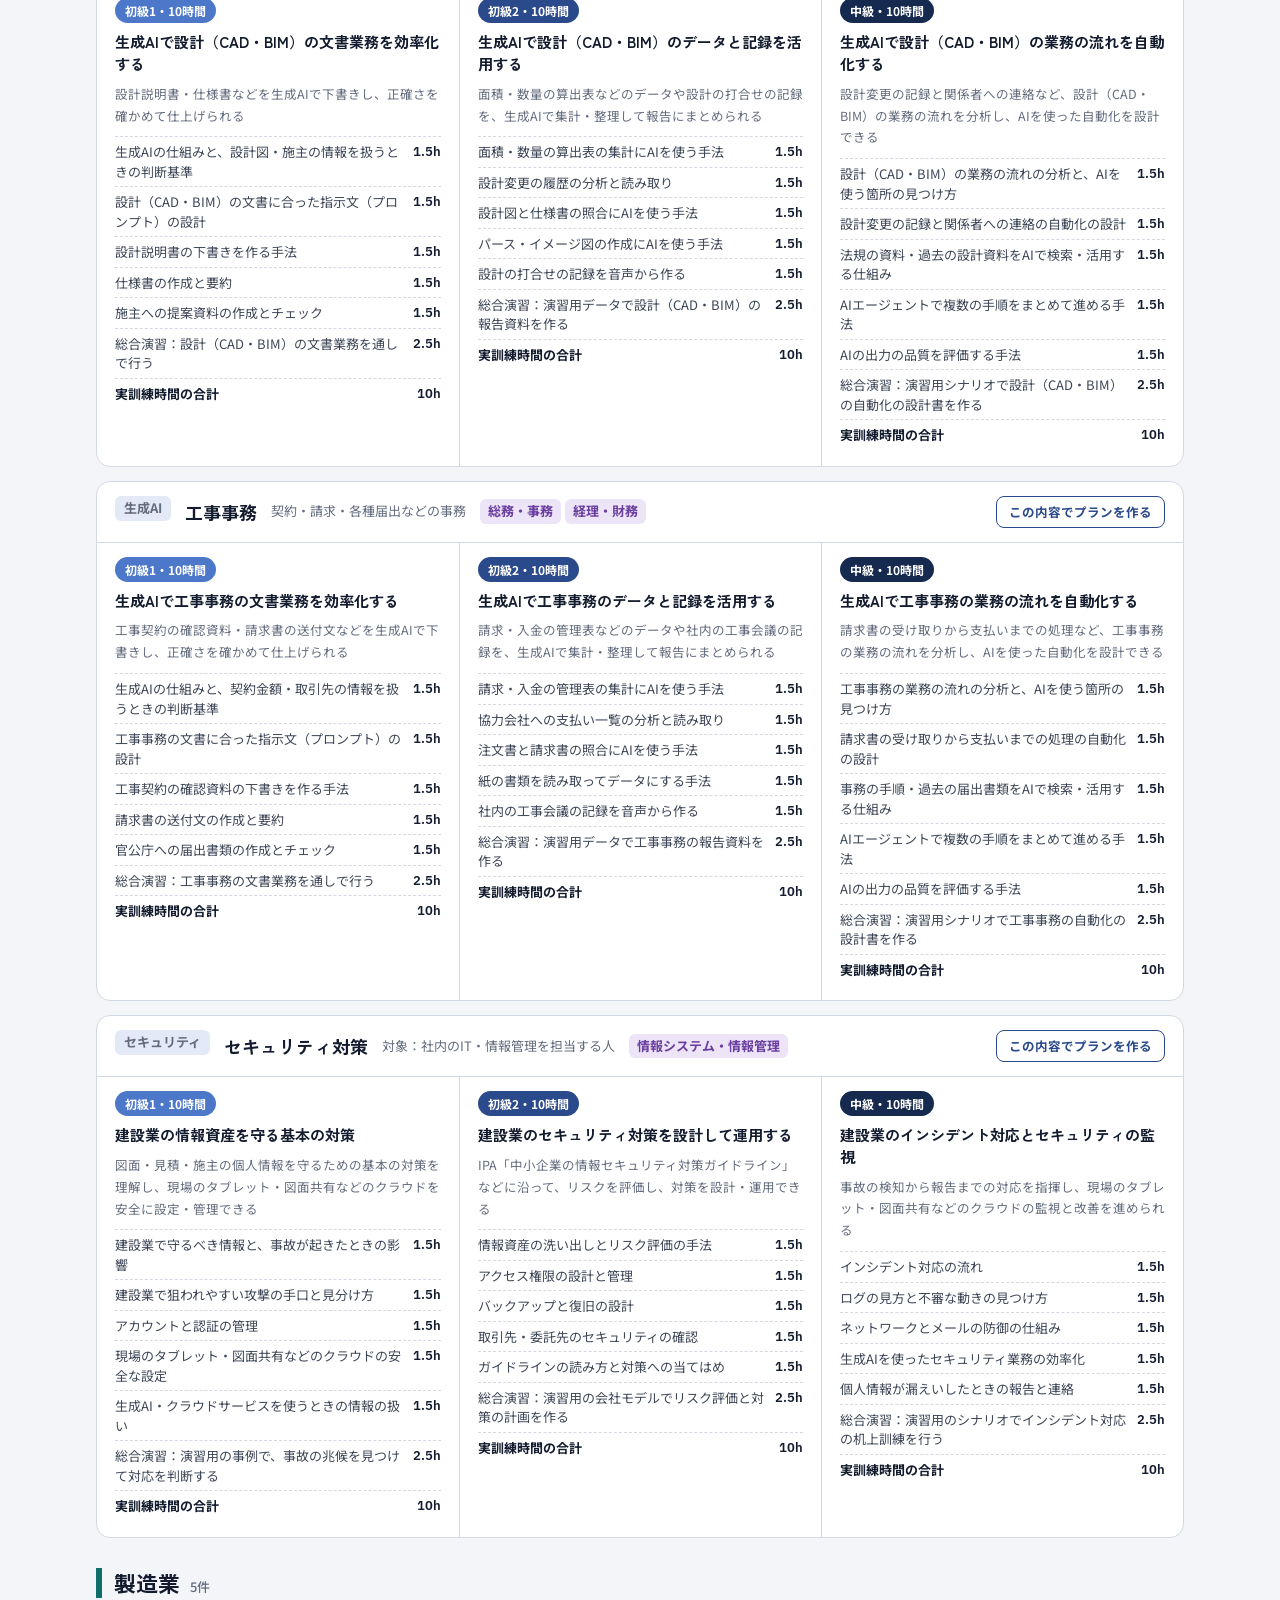
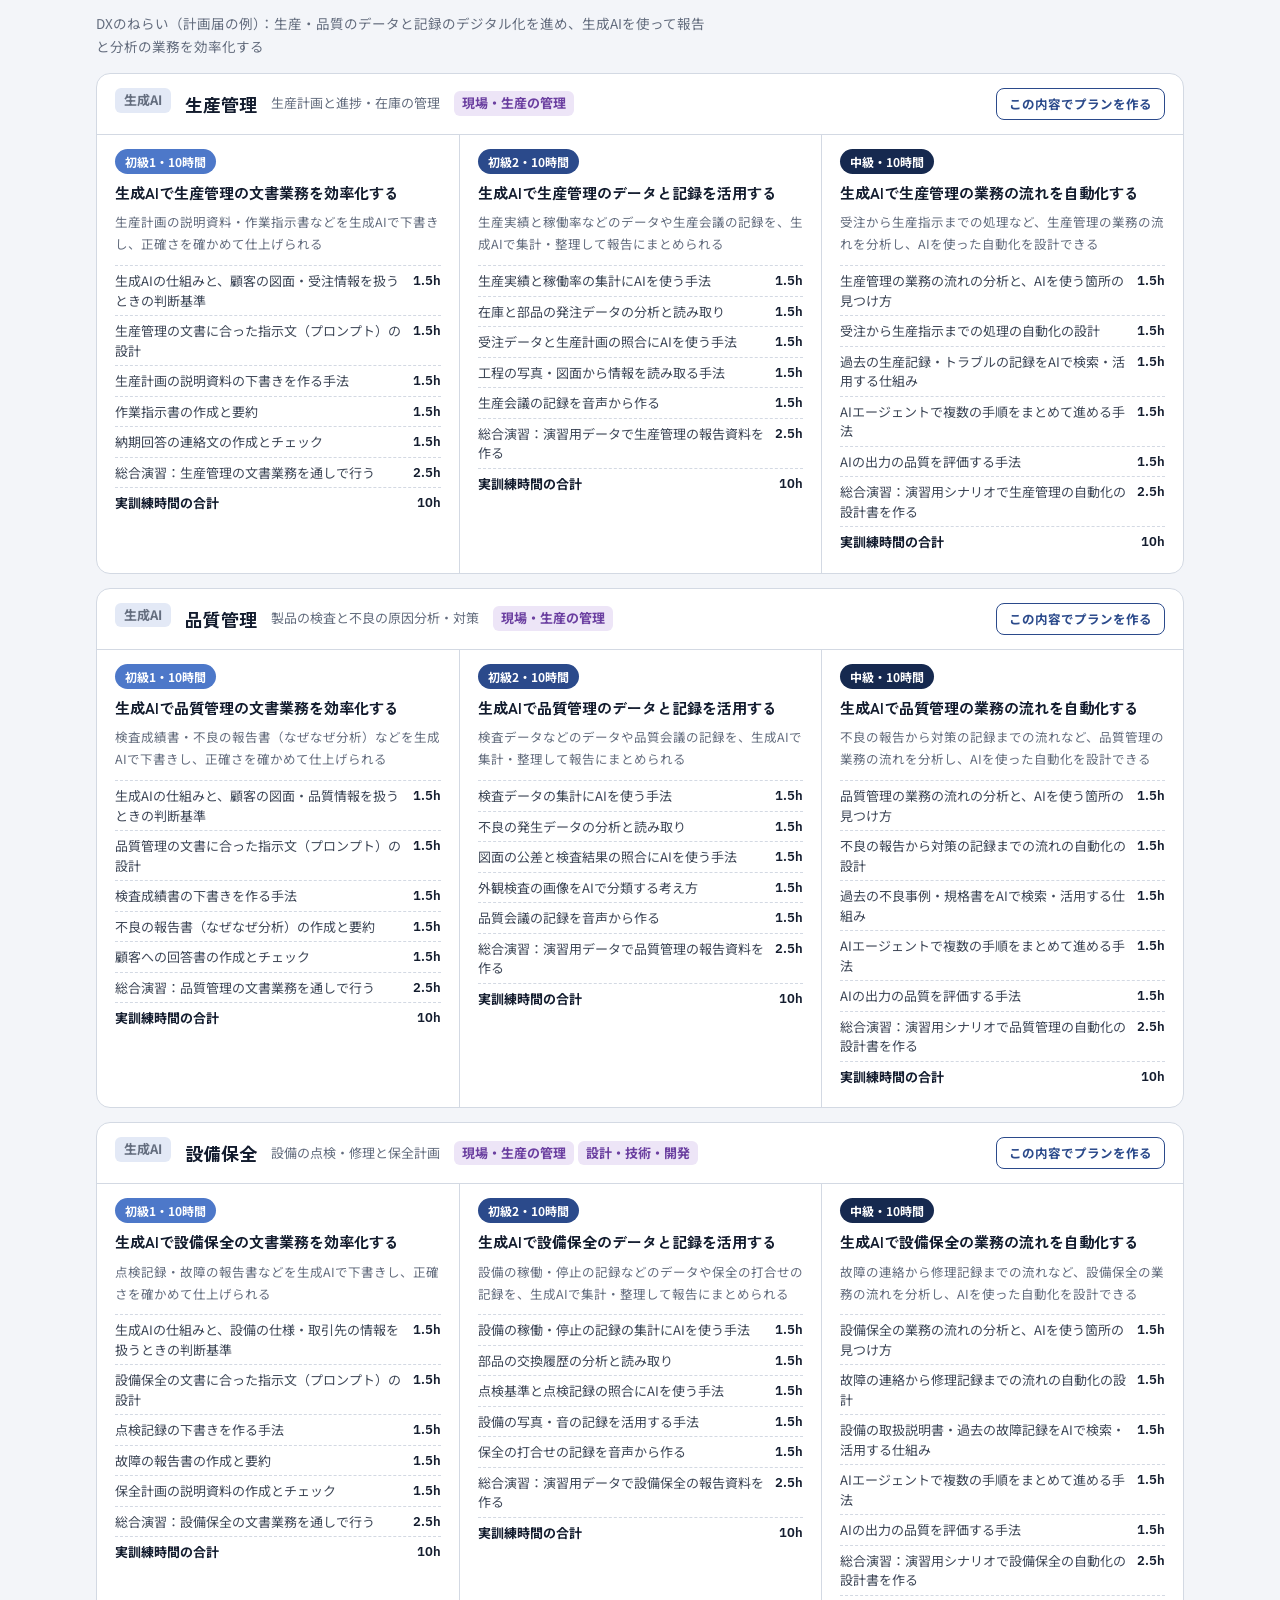
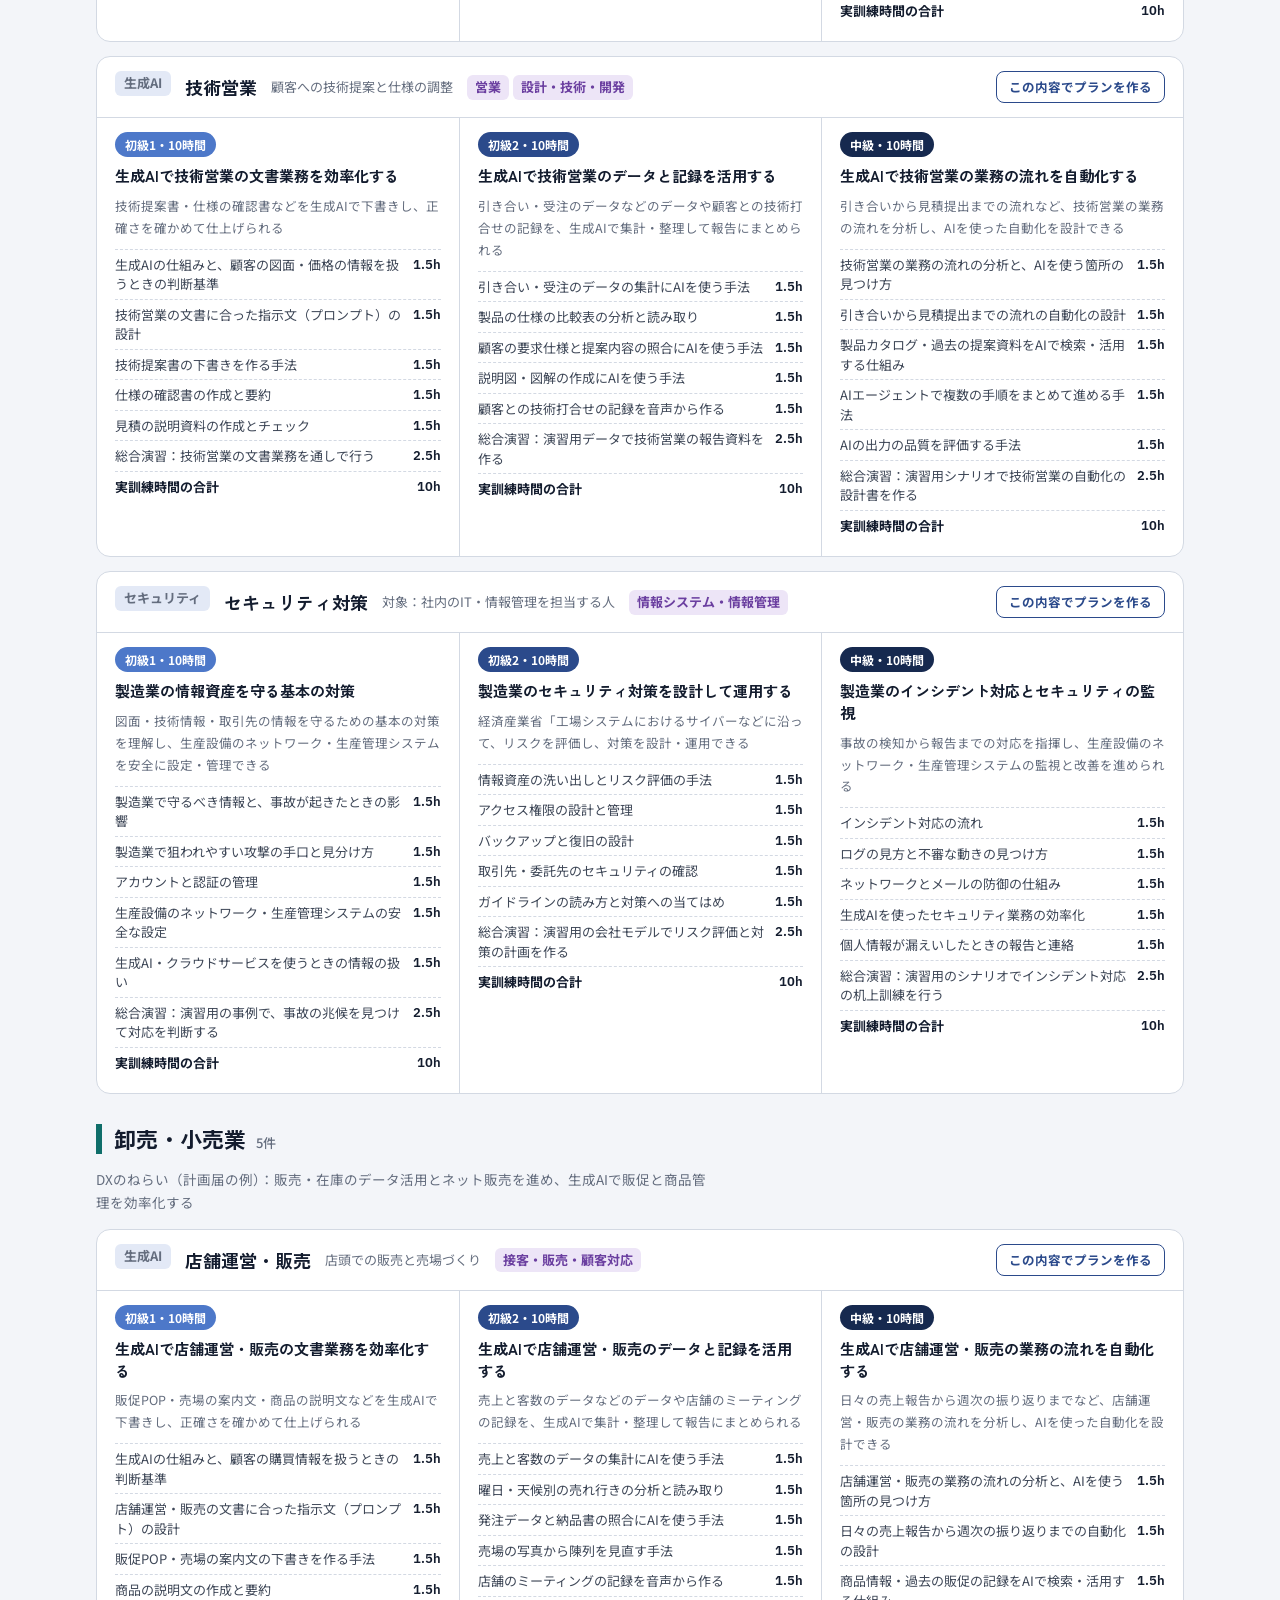
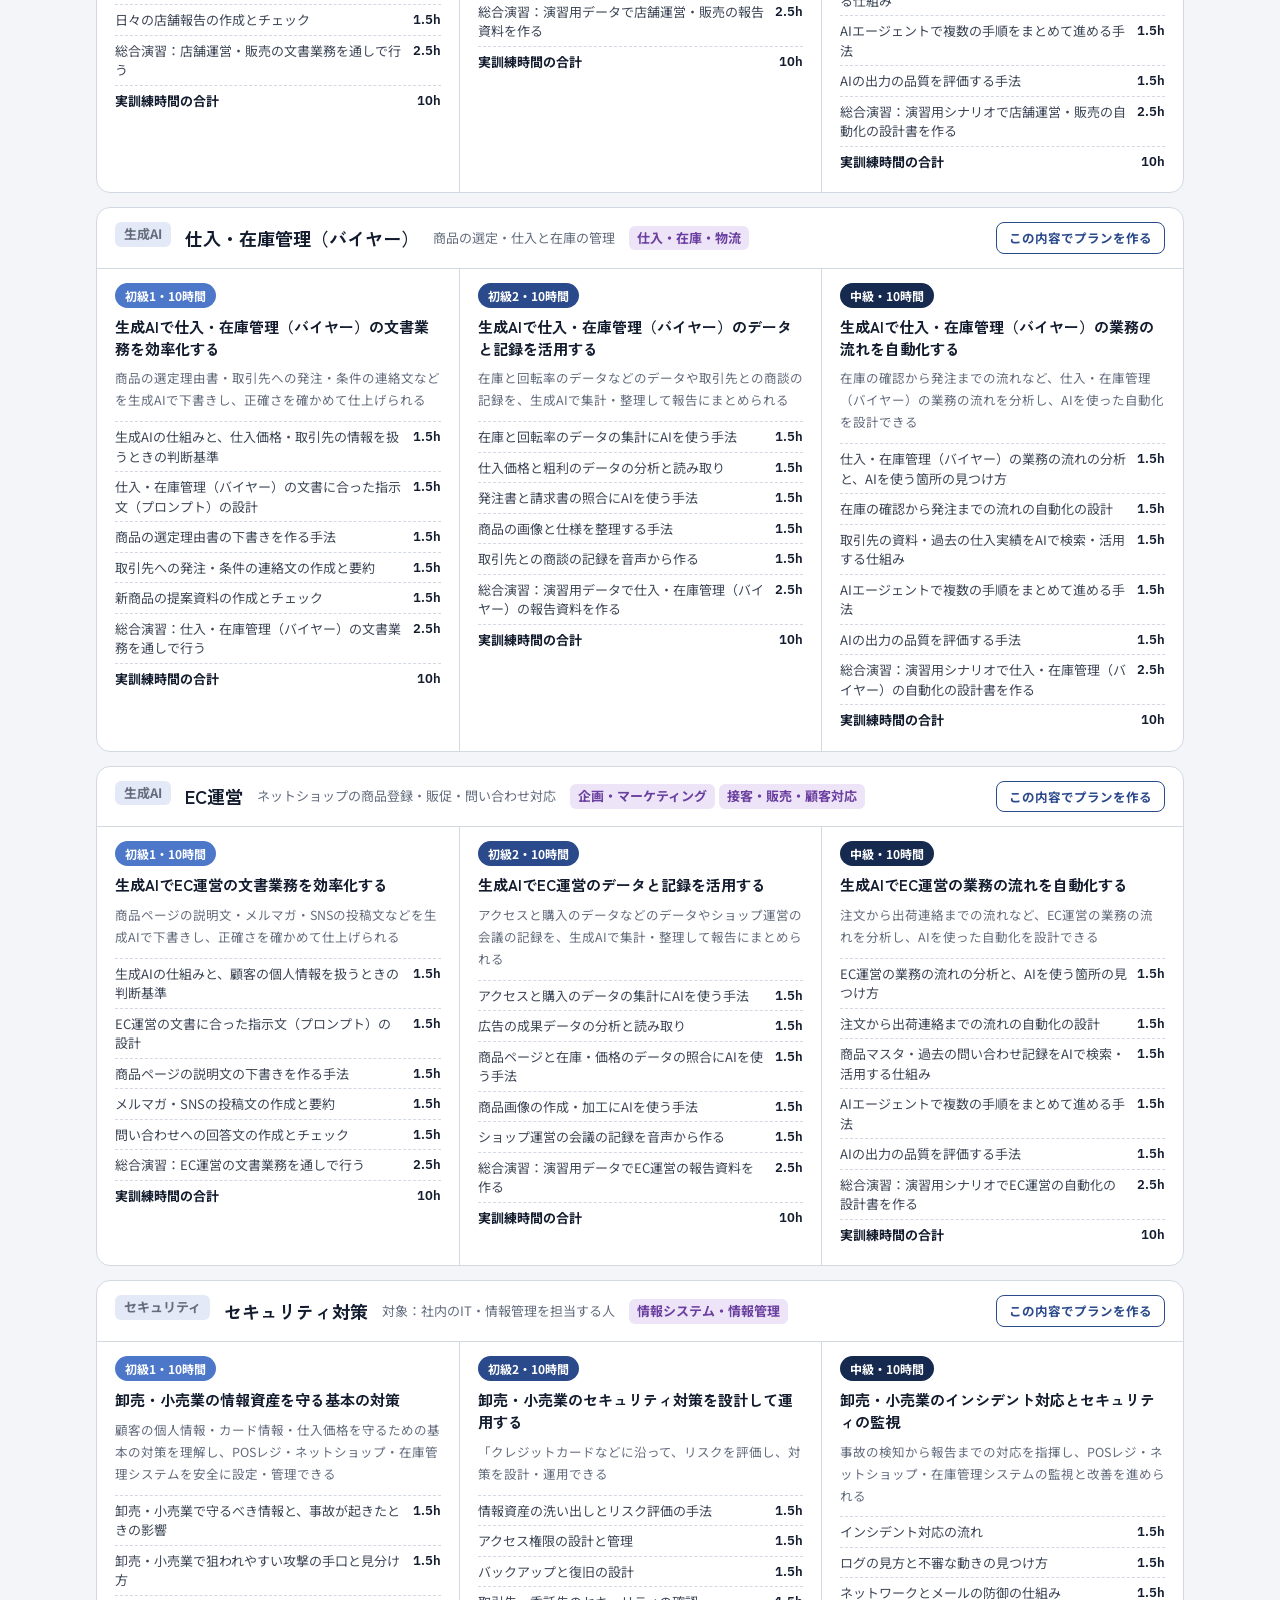
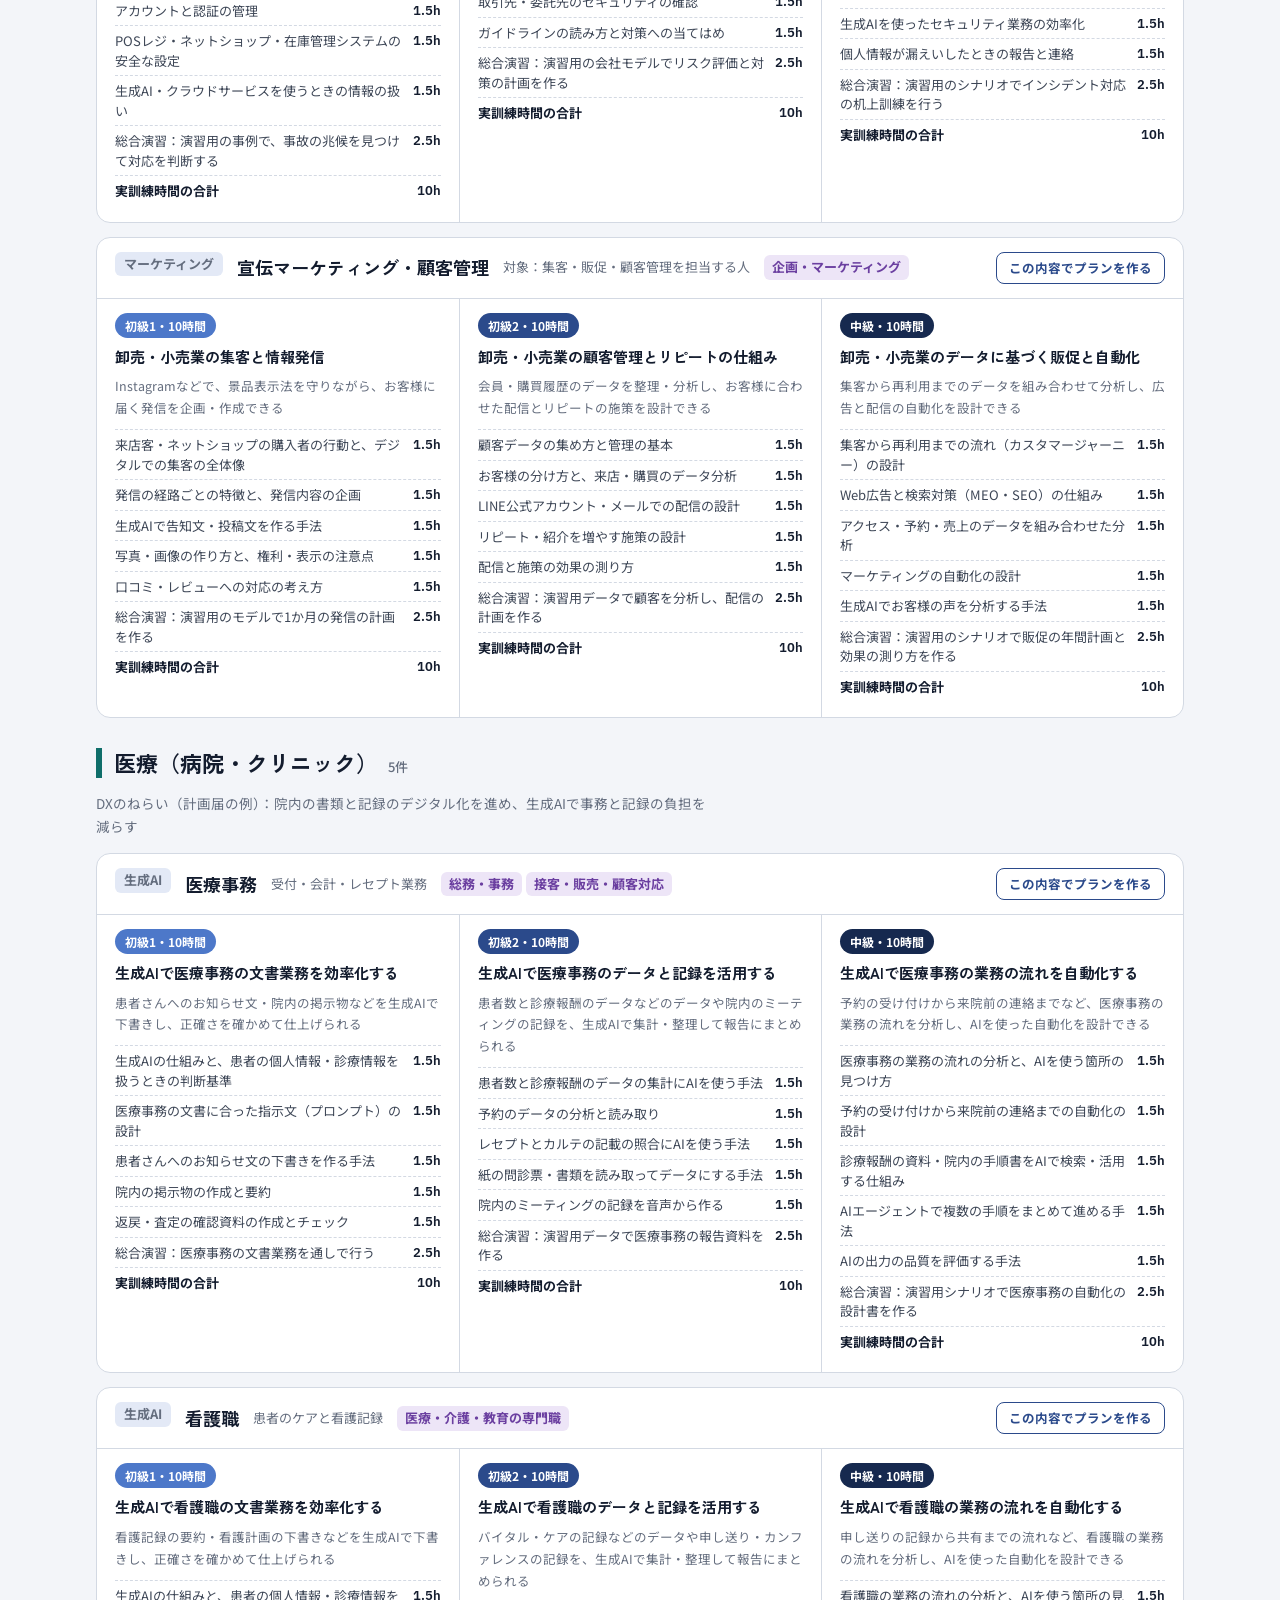
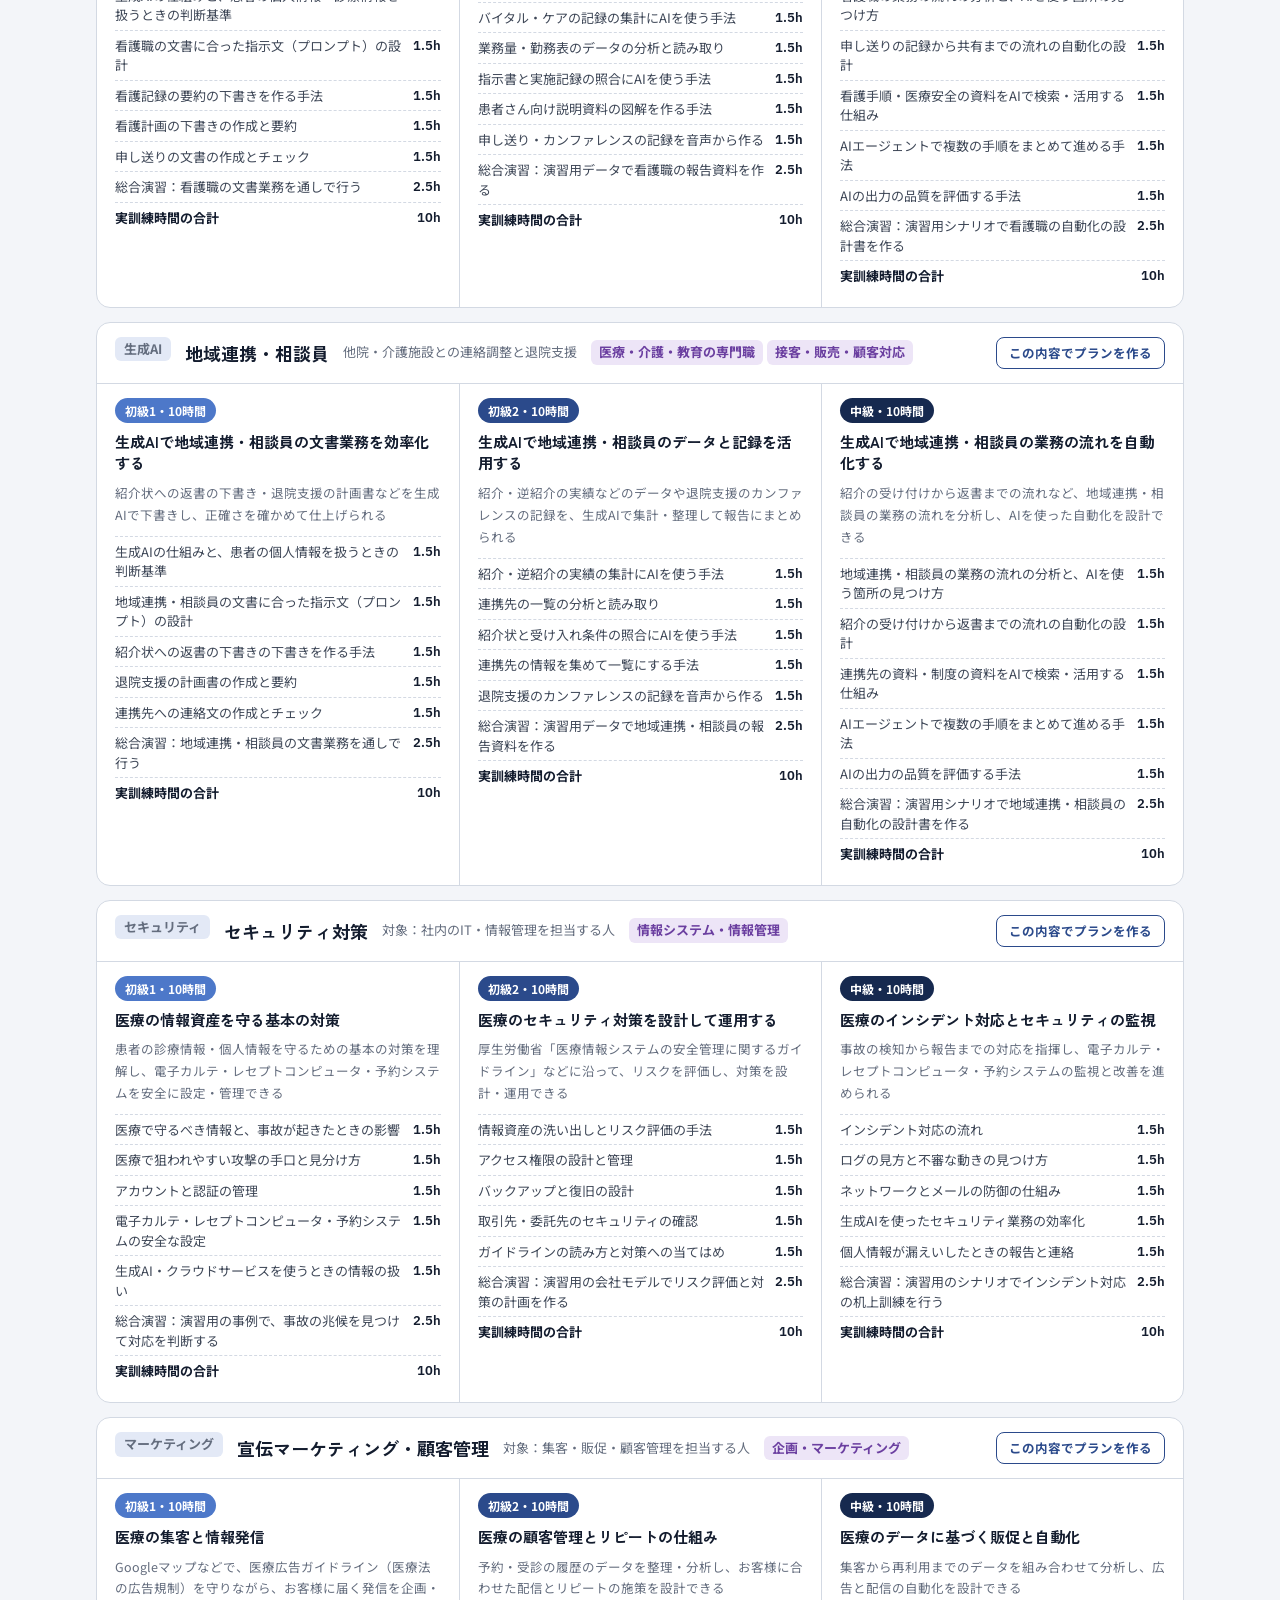
==== commit 7b0b2ffe: "LP: add banner and footer link back to the application-management app Co-Authored-By: Claude Fable 5" ====
--- a/lp.html
+++ b/lp.html
@@ -5,6 +5,9 @@
 <meta name="viewport" content="width=device-width,initial-scale=1,viewport-fit=cover">
 <meta name="robots" content="noindex">
 <style>:root{padding-top:env(safe-area-inset-top,0px);padding-bottom:env(safe-area-inset-bottom,0px)}body{margin:0}img{max-width:100%}[hidden]{display:none!important}</style>
+<link rel="icon" type="image/png" sizes="32x32" href="favicon-lp-32.png">
+<link rel="icon" type="image/svg+xml" href="favicon-lp.svg">
+<link rel="apple-touch-icon" href="favicon-lp-180.png">
 <title>業種・職種別 AI研修メニュー</title>
 <link rel="stylesheet" href="https://fonts.googleapis.com/css2?family=Zen+Kaku+Gothic+New:wght@500;700;900&family=Noto+Sans+JP:wght@400;500;700&family=IBM+Plex+Sans:wght@500;600;700&display=swap">
 <style>
@@ -47,6 +50,16 @@
 .hero .facts{display:flex;flex-wrap:wrap;gap:8px 20px;margin-top:20px;font-size:13.5px}
 .hero .facts b{font-family:var(--num);font-size:22px;color:var(--ink);margin-right:4px}
 .cta{display:inline-flex;align-items:center;gap:8px;background:var(--brand);color:var(--on);border:0;border-radius:10px;padding:12px 22px;font-weight:700;text-decoration:none;margin-top:24px}
+/* banner back to the application-management app */
+.appbn{display:flex;align-items:center;gap:14px;margin-top:18px;max-width:540px;background:var(--surface);border:1.5px solid var(--line);border-radius:14px;padding:12px 16px;text-decoration:none;color:var(--body)}
+.appbn:hover{border-color:var(--brand)}
+.appbn .ico{flex:none;width:44px;height:44px;border-radius:11px;background:var(--brand);display:grid;place-items:center}
+.appbn .ico svg{width:28px;height:28px;fill:var(--on)}
+.appbn .tx{display:flex;flex-direction:column;min-width:0}
+.appbn small{font-size:11.5px;font-weight:700;letter-spacing:.08em;color:var(--brand)}
+.appbn b{font-family:var(--display);font-size:17px;color:var(--ink);line-height:1.35}
+.appbn .d{font-size:12.5px;color:var(--muted);line-height:1.5}
+.appbn .go{margin-left:auto;font-size:20px;font-weight:700;color:var(--brand)}
 /* 30h bar */
 .year{background:var(--surface);border:1px solid var(--line);border-radius:16px;padding:22px 22px 18px;display:flex;flex-direction:column;gap:14px}
 .year h2{font-size:15px}
@@ -221,6 +234,7 @@
    <p class="lead">テーマは、生成AI活用・セキュリティ対策・宣伝マーケティングの3つ。1回10時間の研修を、初級1・初級2・中級の3セットで。助成の対象は1人あたり年度3回までなので、3セットで1年分を無駄なく使えます。カリキュラムは、令和8年8月3日以降に提出する計画届の要項に沿って組んでいます。</p>
    <div class="facts" id="facts"></div>
    <a class="cta" href="#plan">研修プランを作る</a><a class="cta alt" href="#menu">業種・職種別のメニューを見る</a>
+   <a class="appbn" data-app href="https://t-suzuki2021.github.io/josei-concierge-demo/#staff" target="_blank" rel="noopener"><span class="ico"><svg viewBox="0 0 64 64" aria-hidden="true"><path d="M15 43a17 17 0 0 1 34 0z"/><rect x="11" y="45" width="42" height="6" rx="3"/><circle cx="32" cy="21.5" r="4"/><rect x="30.5" y="23" width="3" height="5"/></svg></span><span class="tx"><small>助成金の申請を管理する画面</small><b>申請管理メニュー</b><span class="d">人材開発支援助成金コンシェルジュ（試作）に戻る</span></span><span class="go" aria-hidden="true">→</span></a>
   </div>
   <div class="year" aria-label="1年間の研修の組み立て">
    <h2>1人あたり1年度の組み立て（生成AI活用の例）</h2>
@@ -357,7 +371,7 @@
  </div>
 </section>
 </main>
-<footer><div class="wrap">株式会社スマートコンテンツ ｜ 業種・職種別 AI研修メニュー（たたき台）</div></footer>
+<footer><div class="wrap">株式会社スマートコンテンツ ｜ 業種・職種別 AI研修メニュー（たたき台） ｜ <a data-app href="https://t-suzuki2021.github.io/josei-concierge-demo/#staff" target="_blank" rel="noopener">申請管理メニューに戻る</a></div></footer>
 
 <script>
 (function(){
@@ -709,6 +723,8 @@
  else if(t.id==='pJob')P.job=t.value;
  else if(t.dataset.cand){const k=t.dataset.cand,i=P.pick.indexOf(k);P.manual=true;if(t.checked&&i<0&&P.pick.length<3)P.pick.push(k);if(!t.checked&&i>-1)P.pick.splice(i,1);}
  update();});
+/* on the public site the app is a sibling page, so go back in the same tab */
+if(/(^|.)github.io$/.test(location.hostname))document.querySelectorAll('[data-app]').forEach(a=>a.removeAttribute('target'));
 chips();list();indOpts();jobOpts();update();
 })();
 </script>
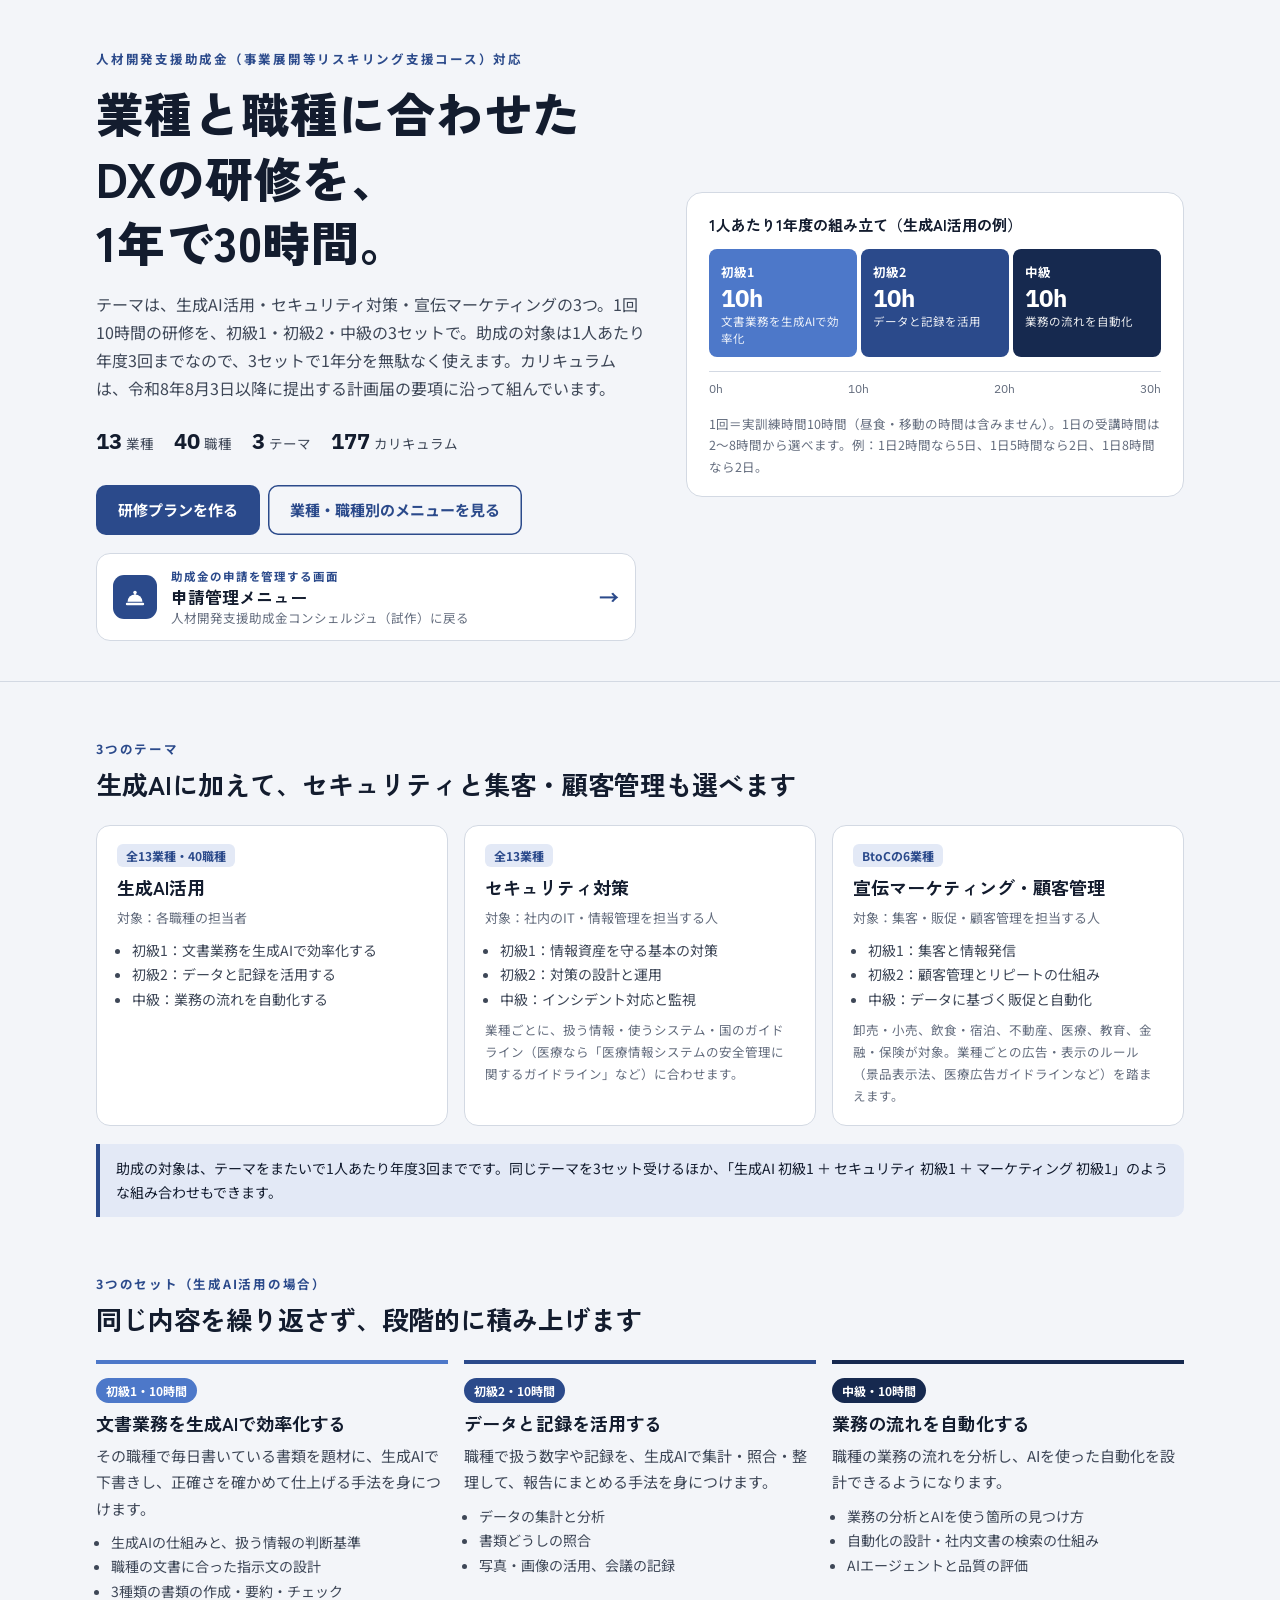
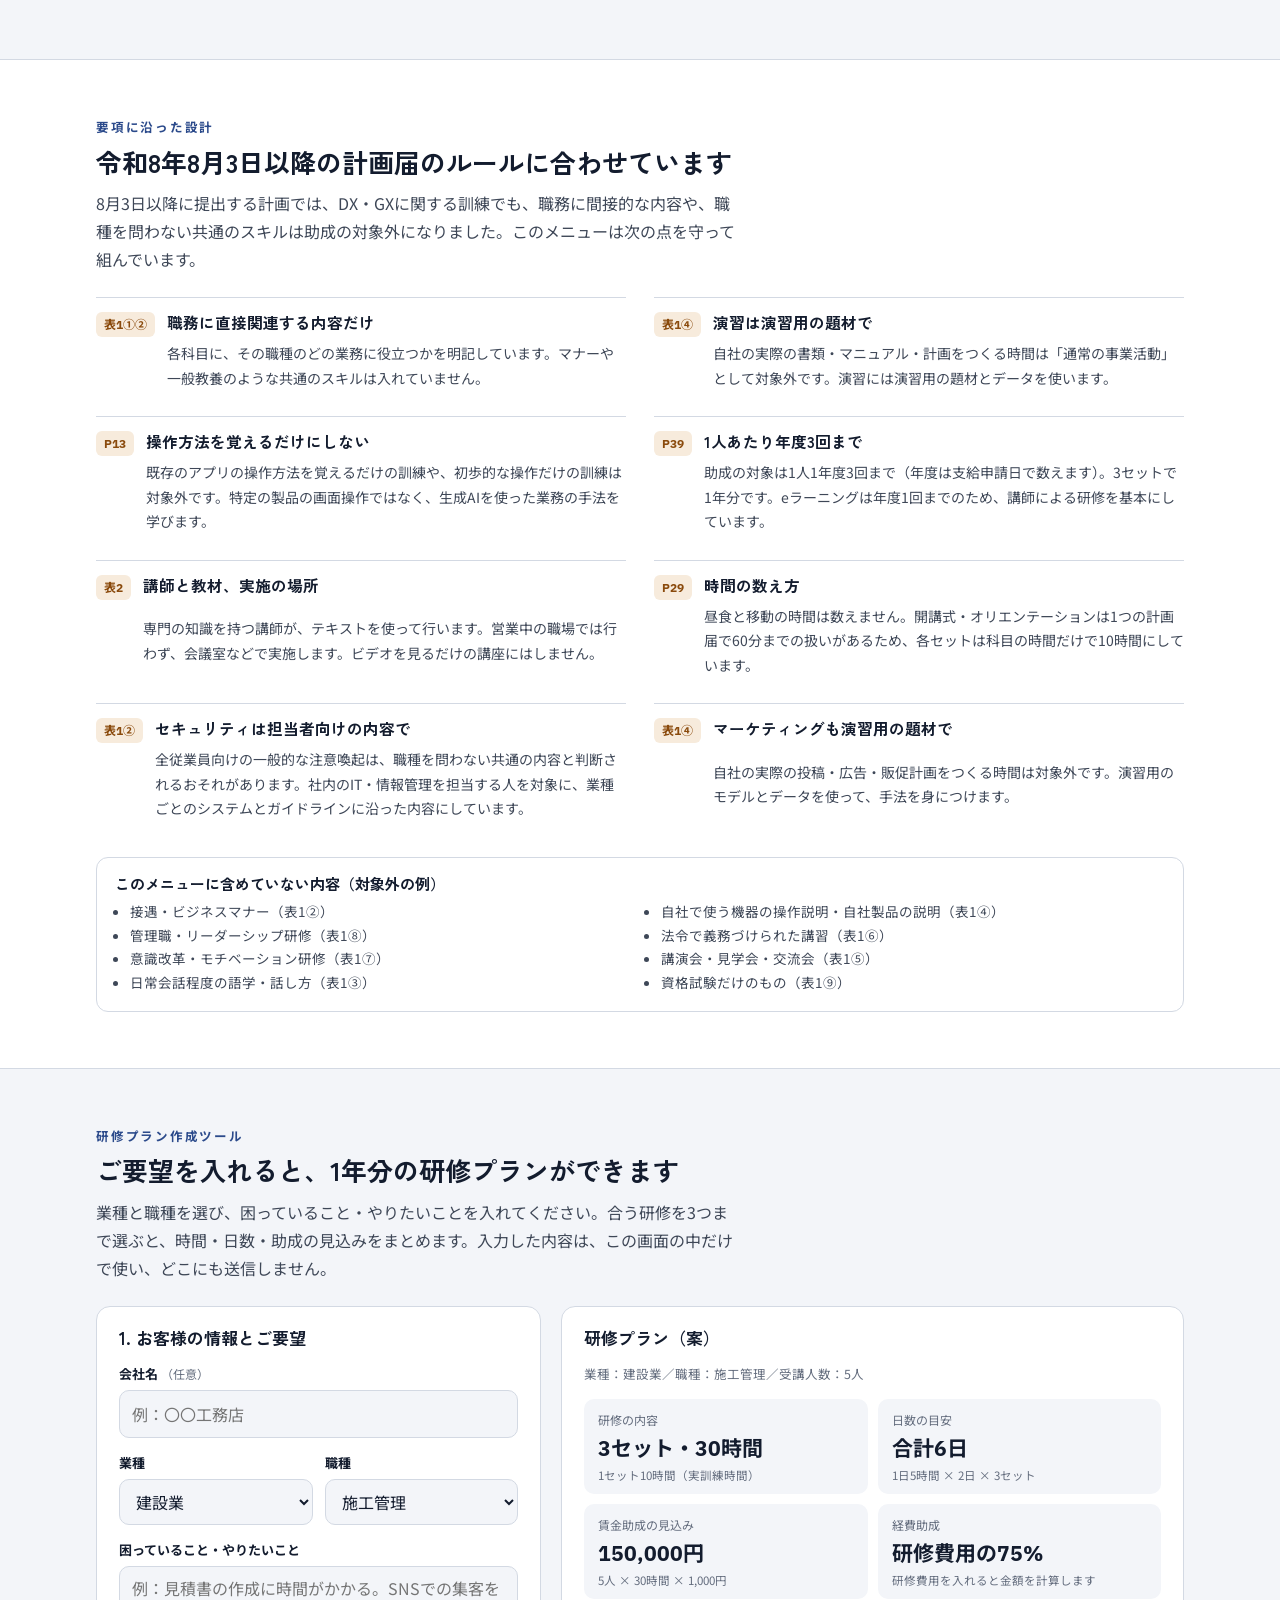
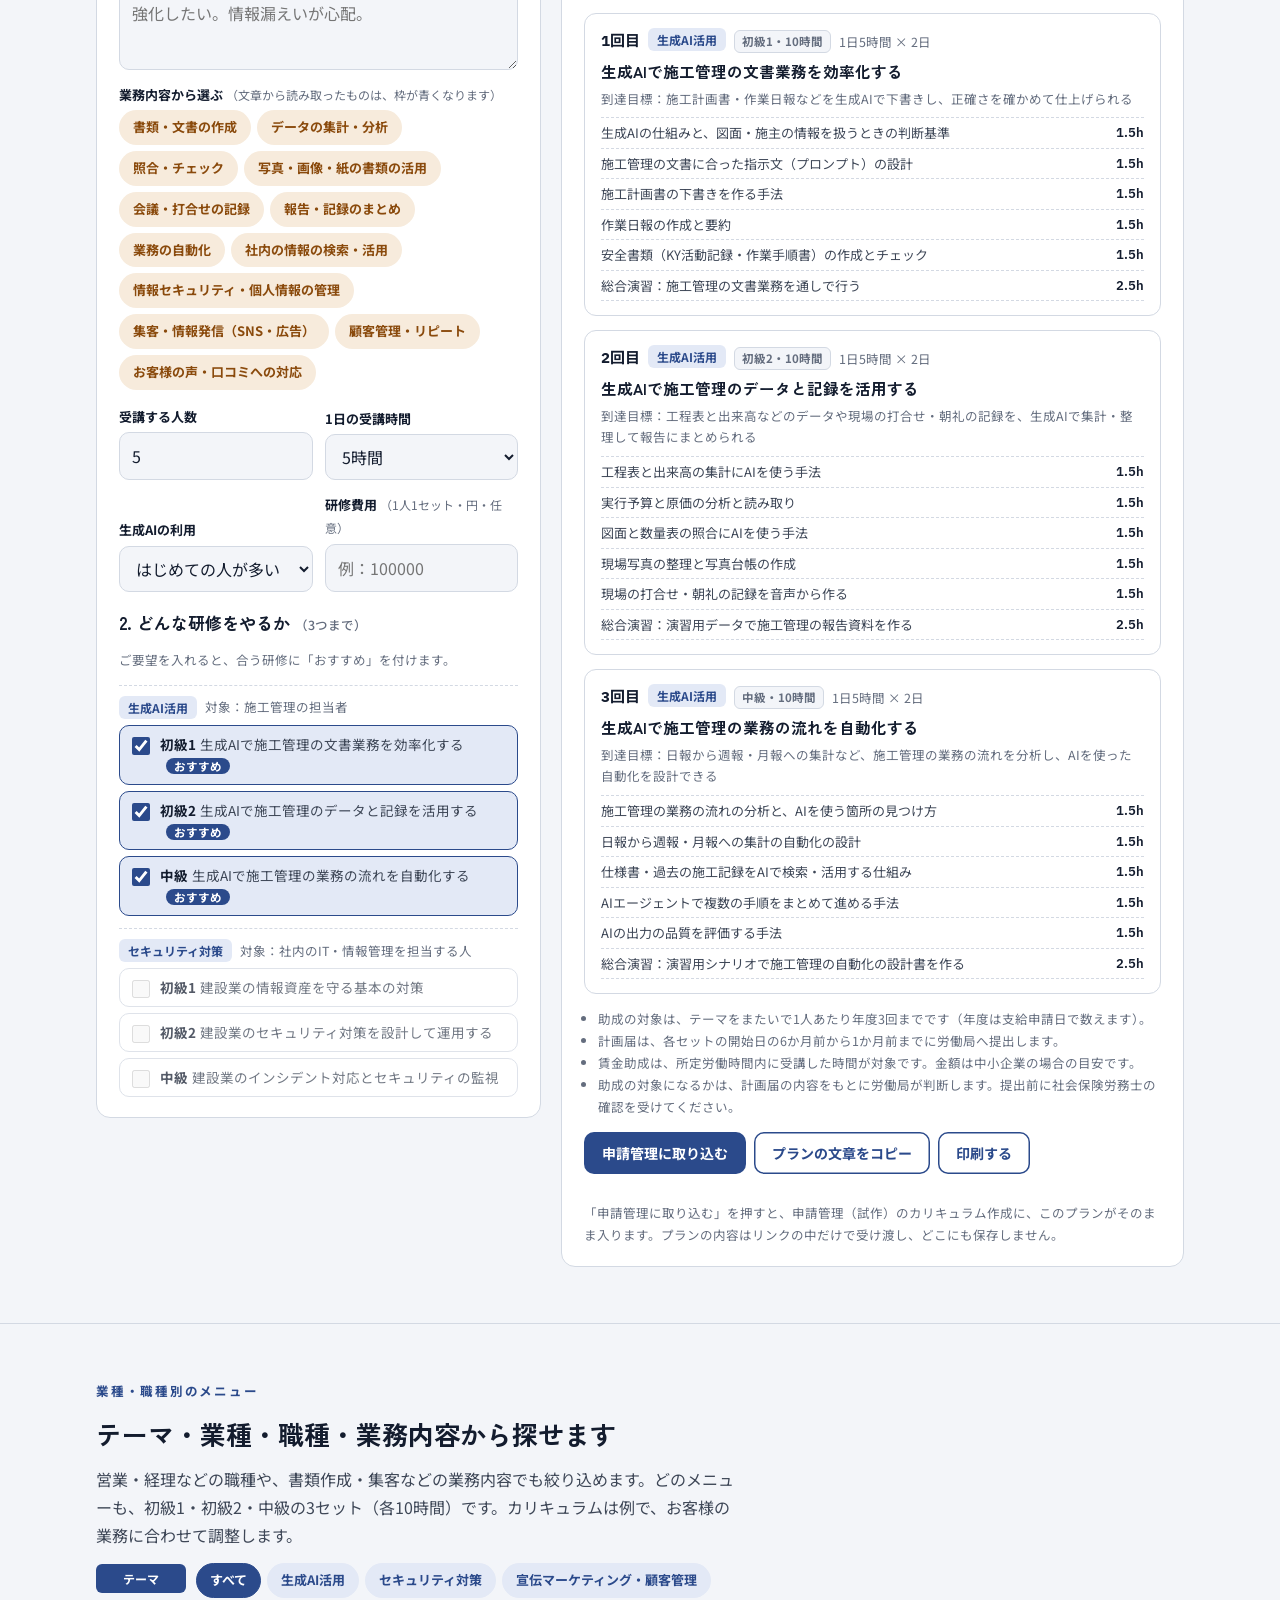
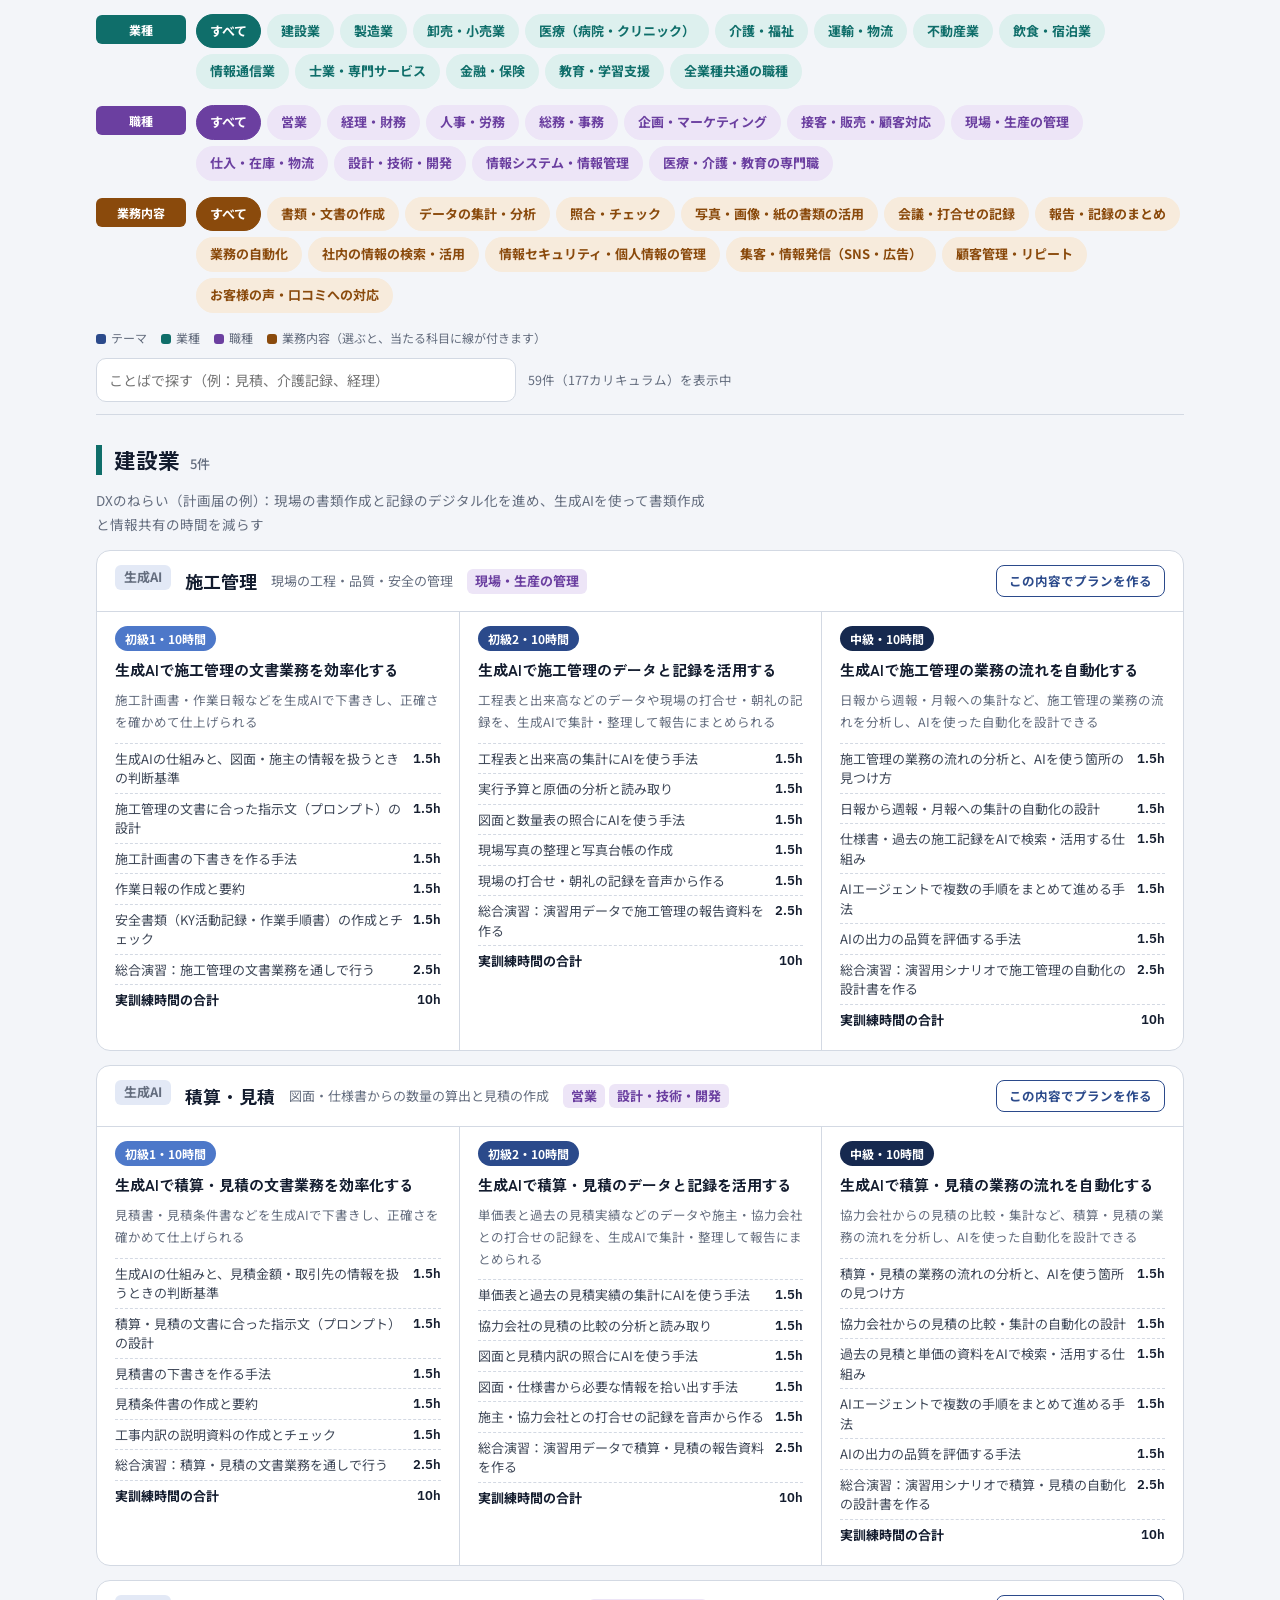
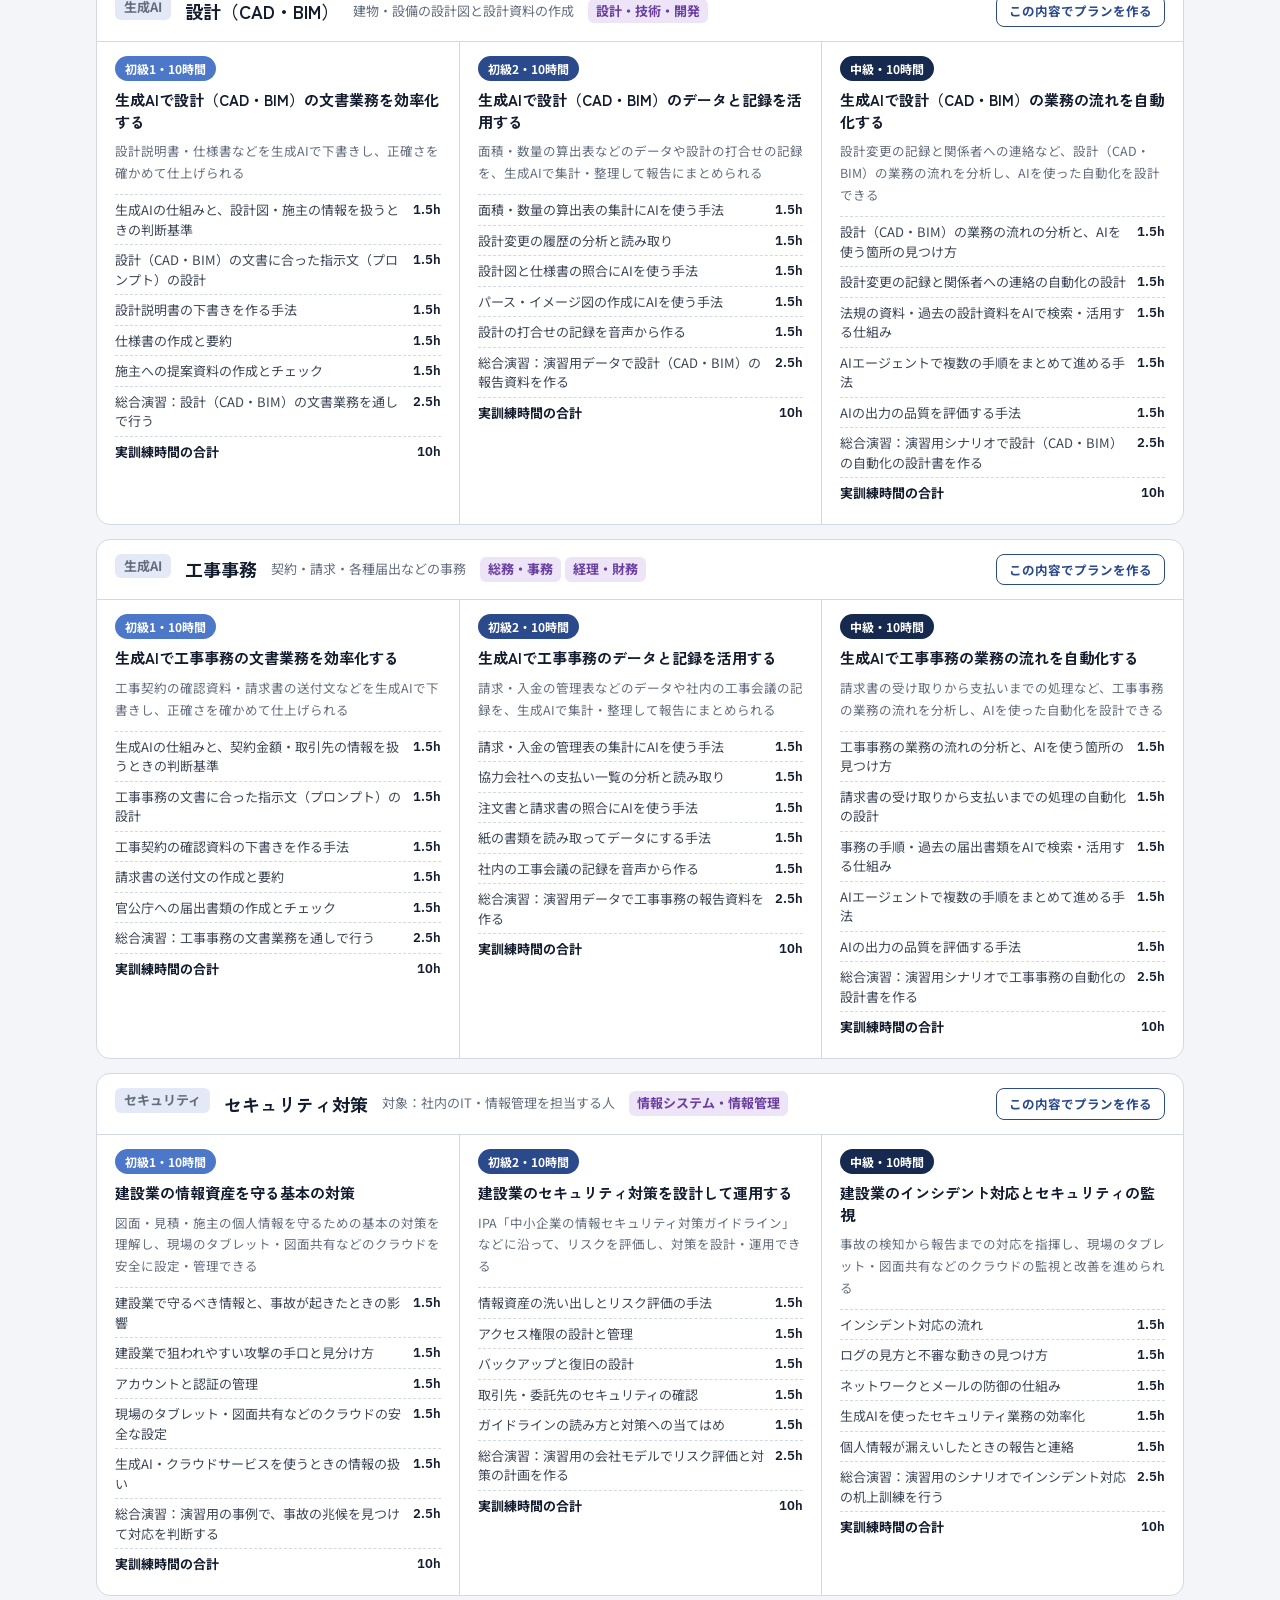
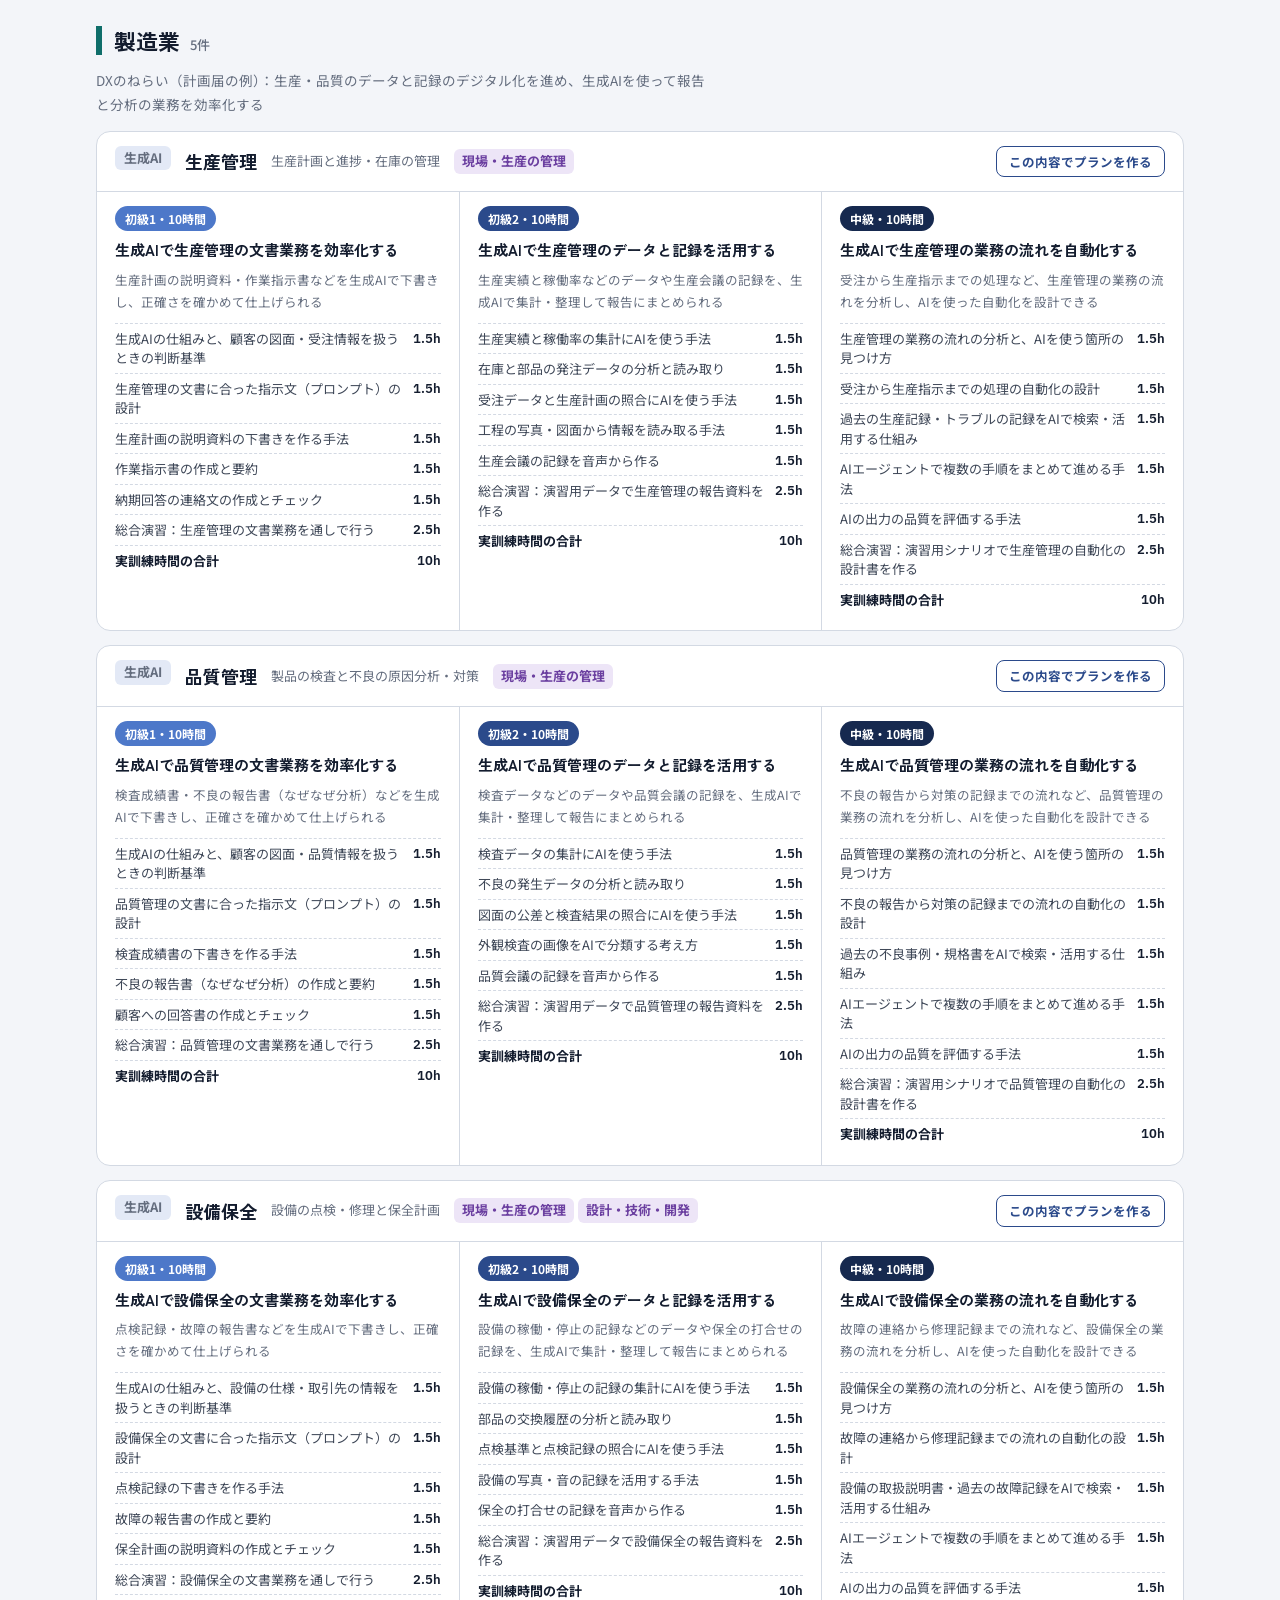
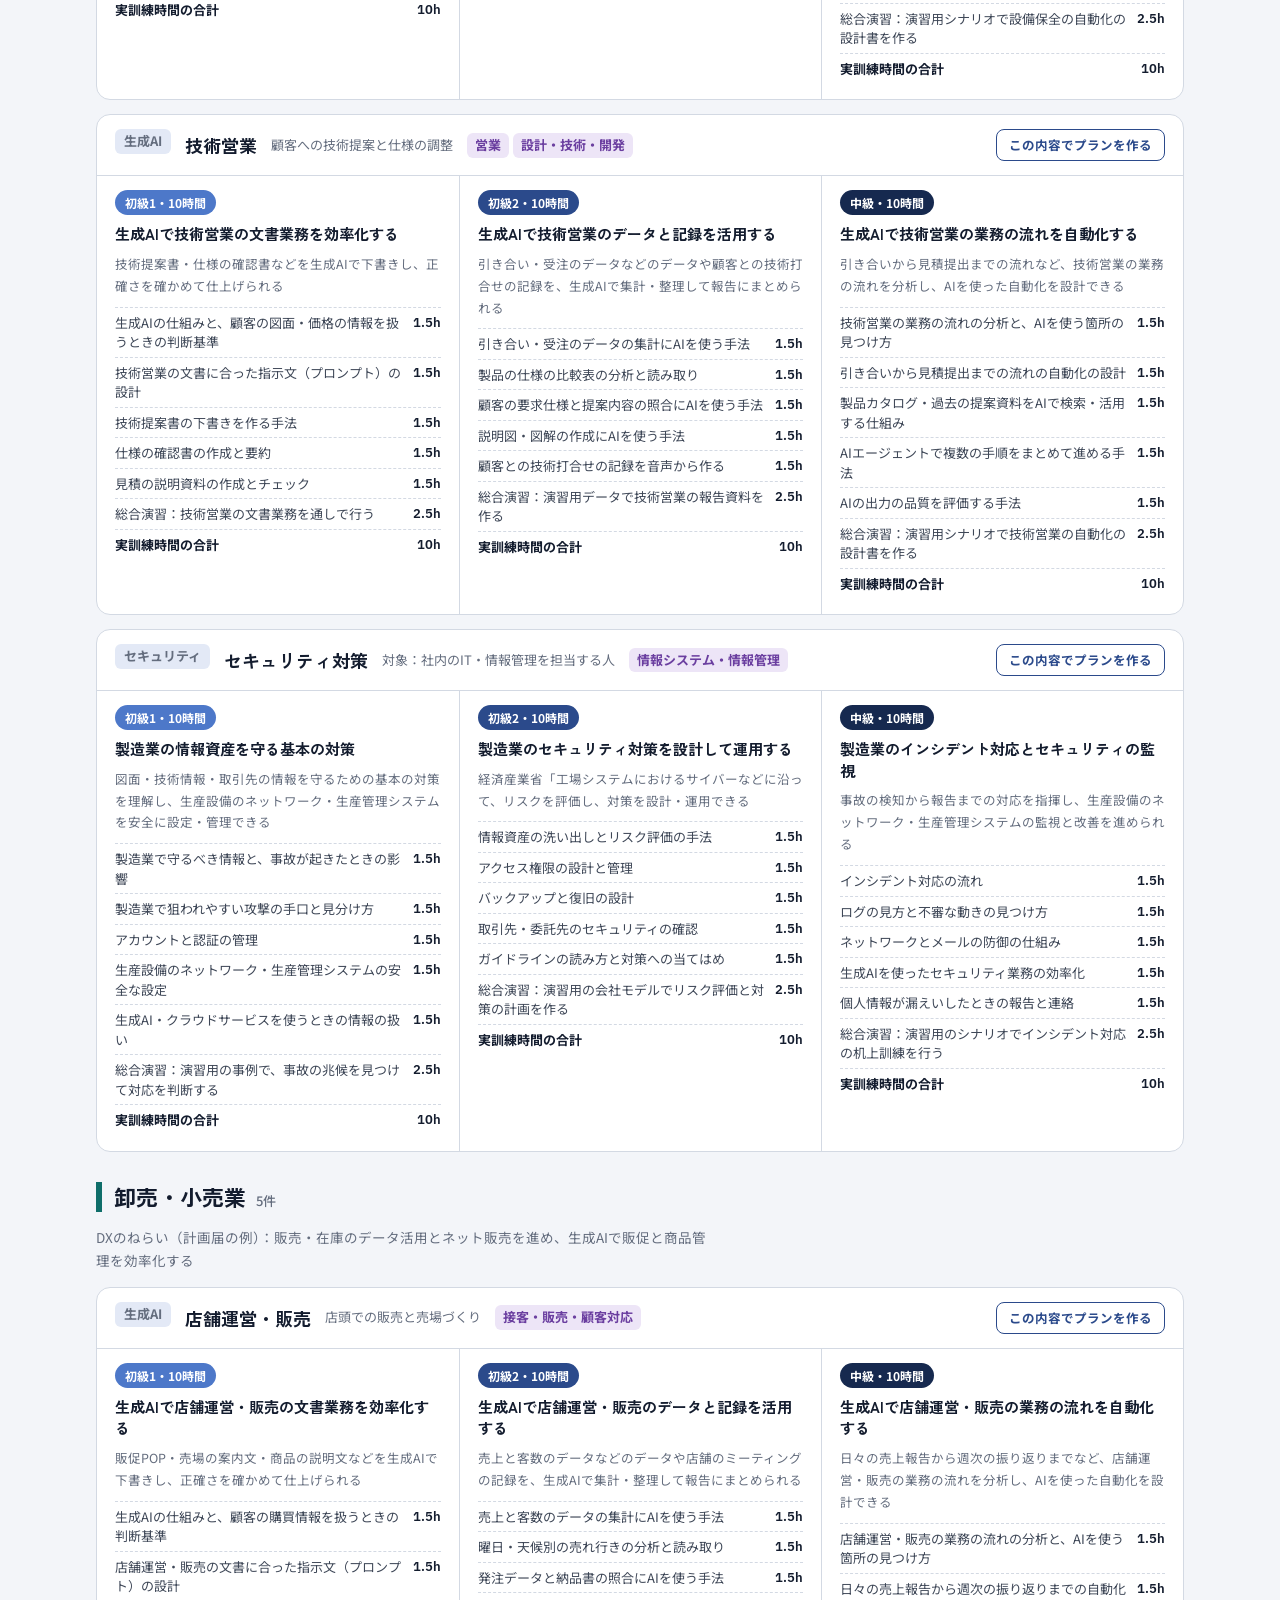
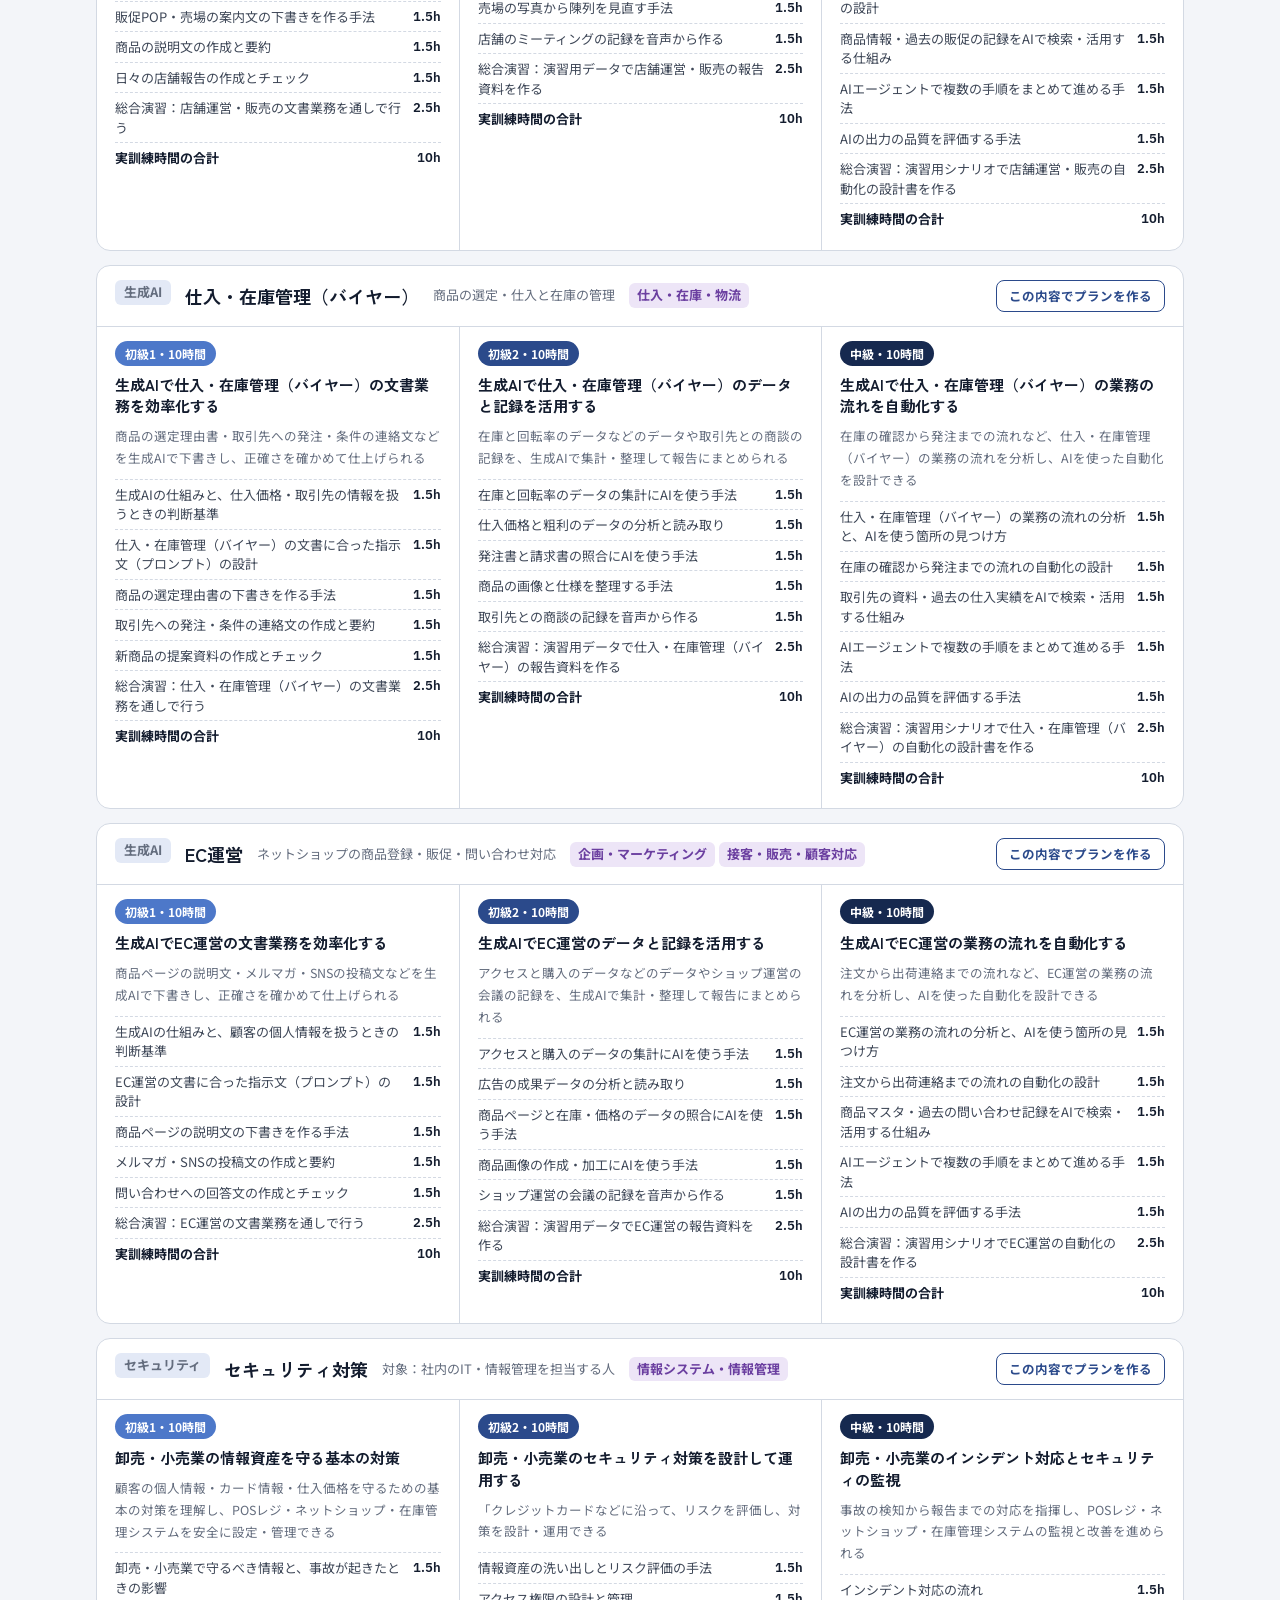
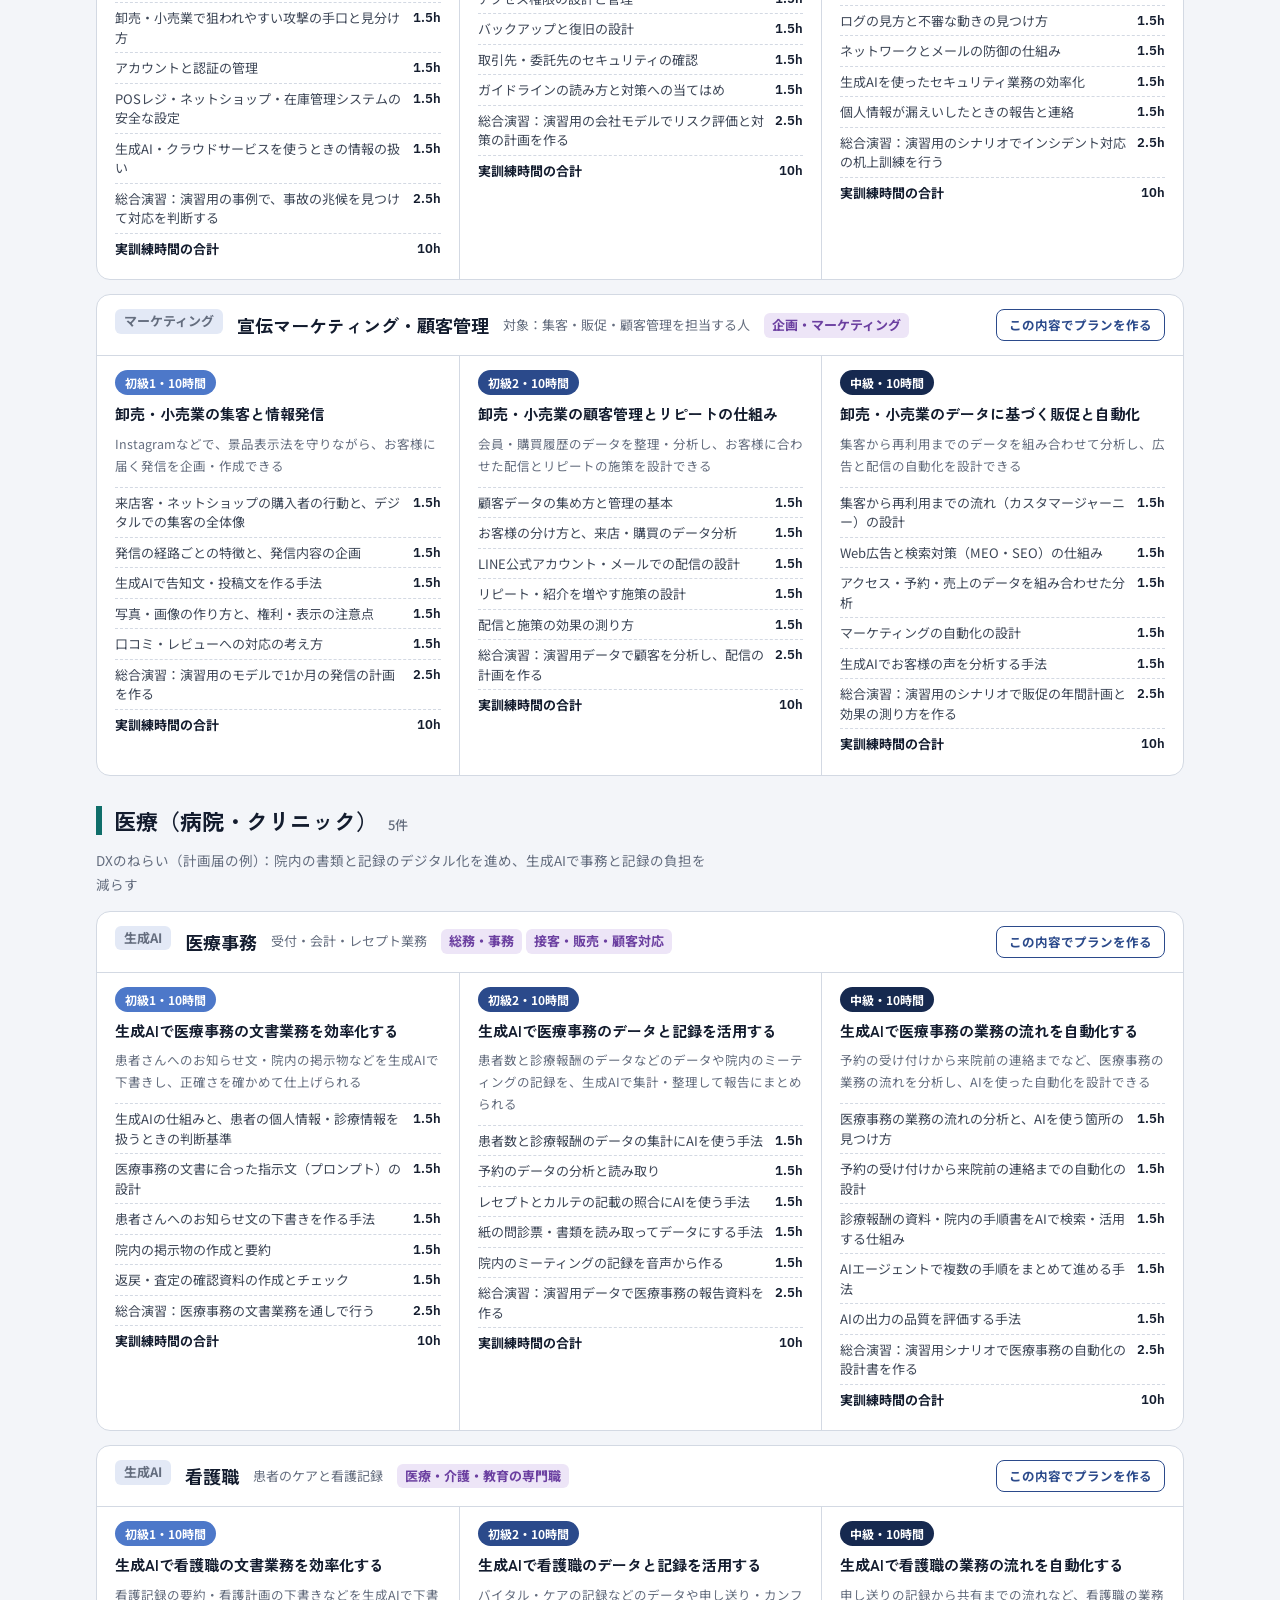
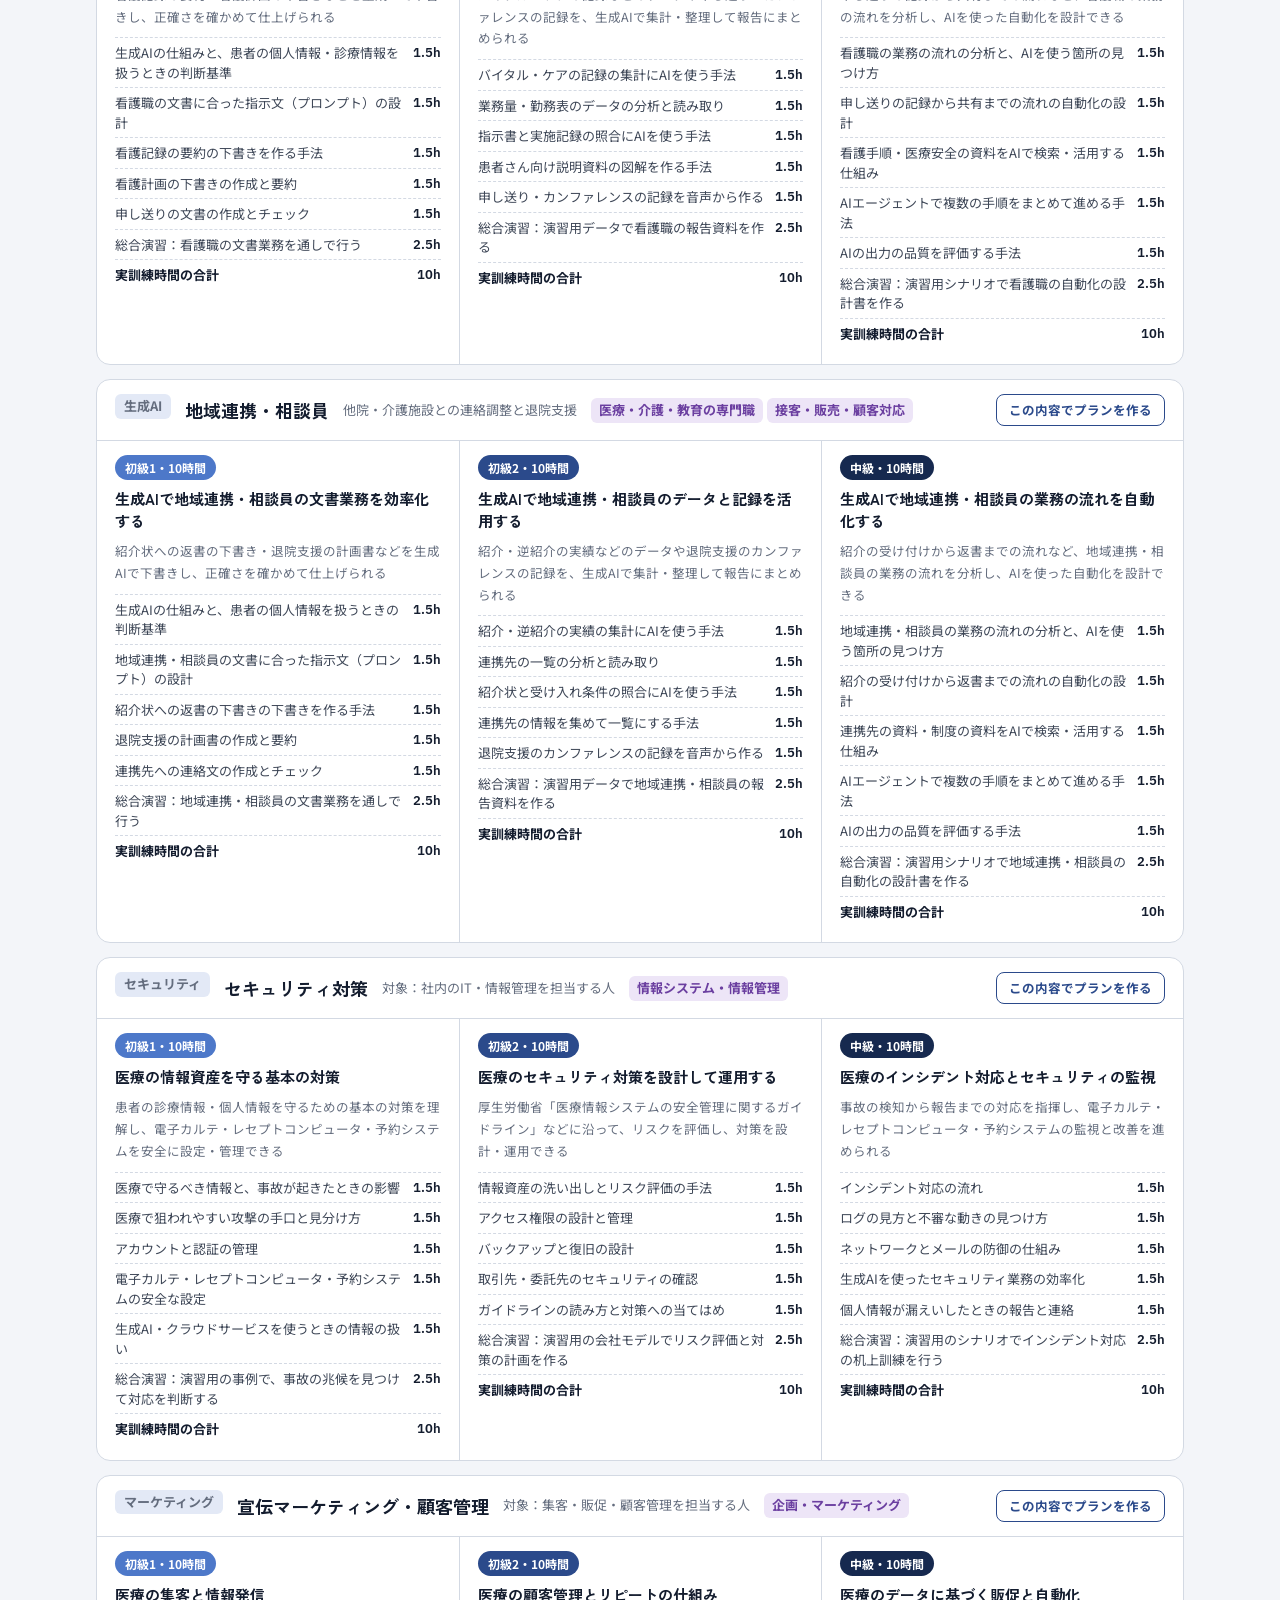
==== commit 518e8175: "Link the curriculum builder with the LP plan tool and add application form drafts Co-Authored-By: Cl" ====
--- a/lp.html
+++ b/lp.html
@@ -608,13 +608,52 @@
 const catFuncs=(ii,ji,tid)=>tid&&tid!=='ai'?TRACK_FUNC[tid]:(JOB_FUNC[CAT_IND[ii].jobs[ji].n]||[]);
 /* 要望の文章から業務内容のタグを読み取る */
 const catNeeds=text=>CAT_TASKS.filter(t=>t.kw.test(text||'')).map(t=>t.id);
+
+/* ===== 研修プラン（LPの「研修プラン作成ツール」と、試作の「カリキュラム作成 › 年間プラン」で共通） ===== */
+const CAT_COMMON=CAT_IND.findIndex(i=>i.id==='common');
+/* テーマごとに、どの業務内容のご要望に応えるか */
+const PLAN_KEY={ai:['doc','data','check','media','meet','report','auto','know'],sec:['sec'],mkt:['pr','crm','voc']};
+/* ご要望の文章に出てきたら、助成の対象外として外す内容 */
+const PLAN_NG=[[/マナー|接遇|あいさつ|挨拶/,'接遇・ビジネスマナー','表1②'],[/管理職|リーダーシップ|幹部/,'管理職・リーダーシップ研修','表1⑧'],[/意識改革|モチベーション|やる気|マインド/,'意識改革・モチベーション研修','表1⑦'],[/英会話|語学|話し方/,'日常会話程度の語学・話し方','表1③'],[/操作説明|操作方法|使い方を覚|自社製品/,'自社で使う機器・ソフトの操作説明、自社製品の説明','表1④・P13'],[/資格試験|検定|受験対策/,'資格試験だけのもの','表1⑨'],[/法定|特別教育|義務づけ|義務付け/,'法令で義務づけられた講習','表1⑥']];
+/* 業種 ii と職種 job（"業種の番号:職種の番号"）で選べる研修。key は "テーマ:セット" */
+function catCands(ii,job){const [a,b]=job.split(':').map(Number);
+ return catTracksFor(ii).flatMap(t=>[0,1,2].map(si=>({key:t.id+':'+si,tid:t.id,si,s:t.id==='ai'?catSet(a,b,si,[],'ai'):catSet(ii,0,si,[],t.id)})));}
+/* ご要望の業務内容 nd と、生成AIの利用状況 exp（0 はじめて／1 一部／2 日常的）から、おすすめの3回分を選ぶ */
+function catRecommend(cs,nd,exp){const tr=[...new Set(cs.map(c=>c.tid))];
+ const rel=t=>nd.filter(k=>PLAN_KEY[t].includes(k)).length;
+ let order=tr.filter(t=>rel(t)>0).sort((x,y)=>rel(y)-rel(x));if(!order.length)order=['ai'];
+ const slots=order.length===1?[3]:order.length===2?[2,1]:[1,1,1],out=[];
+ order.slice(0,3).forEach((t,i)=>{const st=t==='ai'&&exp===2?1:0;for(let k=0;k<slots[i]&&st+k<3;k++)out.push(t+':'+(st+k));});
+ if(out.length<3&&!out.some(k=>k.indexOf('sec:')===0))out.push('sec:0');
+ return out.slice(0,3);}
+/* 選んだ研修を、受ける順（初級→中級、同じ段階は件数の多いテーマから）に並べる */
+function catOrder(sel){const TI=id=>CAT_TRACKS.findIndex(t=>t.id===id),cnt=id=>sel.filter(c=>c.tid===id).length;
+ return sel.slice().sort((x,y)=>x.si-y.si||cnt(y.tid)-cnt(x.tid)||TI(x.tid)-TI(y.tid));}
+/* プランを URL の # のあとに入れて、LP と試作のあいだで受け渡す（# のあとはサーバーに送られない）。
+   中身：ind 業種ID、job "業種ID:職種の番号"、picks、n 人数、h 1日の時間、fee、exp、need ご要望、name 会社名、tasks */
+const PLAN_URL={app:'https://t-suzuki2021.github.io/josei-concierge-demo/',lp:'https://t-suzuki2021.github.io/josei-concierge-demo/lp.html'};
+const planEncode=p=>'#plan='+encodeURIComponent(JSON.stringify(p));
+function planDecode(h){const m=/[#&]plan=([^&]*)/.exec(h||'');if(!m)return null;
+ try{const p=JSON.parse(decodeURIComponent(m[1]));return p&&typeof p==='object'&&!Array.isArray(p)?p:null;}catch(e){return null;}}
+/* 受け取ったプランを、番号に直して確かめる。おかしな値は捨てる */
+function planNorm(p){const ii=CAT_IND.findIndex(x=>x.id===p.ind);if(ii<0)return null;
+ const q=String(p.job||'').split(':'),ja=CAT_IND.findIndex(x=>x.id===q[0]),jb=parseInt(q[1],10);
+ const job=ja>-1&&(ja===ii||ja===CAT_COMMON)&&CAT_IND[ja].jobs[jb]?ja+':'+jb:(ii!==CAT_COMMON?ii:CAT_COMMON)+':0';
+ const keys=catCands(ii,job).map(c=>c.key),num=(v,lo,hi,d)=>{v=Math.floor(+v);return isFinite(v)&&v>=lo&&v<=hi?v:d;};
+ return {ii,job,picks:(Array.isArray(p.picks)?p.picks:[]).filter(k=>keys.indexOf(k)>-1).slice(0,3),
+  n:num(p.n,1,999,5),h:num(p.h,2,8,5),fee:num(p.fee,0,99999999,0),exp:num(p.exp,0,2,0),
+  need:String(p.need||'').slice(0,800),name:String(p.name||'').slice(0,80),tasks:(Array.isArray(p.tasks)?p.tasks:[]).filter(t=>catTask(t))};}
+/* 番号のプランを、URL に入れる形に直す */
+const planOut=(ii,job,o)=>{const q=job.split(':').map(Number);return Object.assign({ind:CAT_IND[ii].id,job:CAT_IND[q[0]].id+':'+q[1]},o);};
 /*CATALOG:END*/
 const $=s=>document.querySelector(s);
 const esc=s=>String(s==null?'':s).replace(/[&<>"']/g,c=>({'&':'&amp;','<':'&lt;','>':'&gt;','"':'&quot;',"'":'&#39;'}[c]));
 const yen=n=>Math.round(n).toLocaleString('ja-JP')+'円';
 const store={get(k){try{return localStorage.getItem(k);}catch(e){return null;}},set(k,v){try{localStorage.setItem(k,v);}catch(e){}}};
 const fnName=id=>(CAT_FUNCS.find(f=>f.id===id)||{}).n||'';
-const COMMON=CAT_IND.findIndex(i=>i.id==='common');
+const COMMON=CAT_COMMON;
+/* 公開サイトでは、試作と同じサイトなので同じタブで移る */
+const ONSITE=/(^|\.)github\.io$/.test(location.hostname);
 
 /* ===== menu: one card per job (AI) or per industry (security, marketing) ===== */
 const CARDS=[];
@@ -642,8 +681,6 @@
 
 /* ===== plan tool ===== */
 const P={ii:0,job:'0:0',tasks:[],pick:[],manual:false};
-const TRACK_KEY={ai:['doc','data','check','media','meet','report','auto','know'],sec:['sec'],mkt:['pr','crm','voc']};
-const NGW=[[/マナー|接遇|あいさつ|挨拶/,'接遇・ビジネスマナー','表1②'],[/管理職|リーダーシップ|幹部/,'管理職・リーダーシップ研修','表1⑧'],[/意識改革|モチベーション|やる気|マインド/,'意識改革・モチベーション研修','表1⑦'],[/英会話|語学|話し方/,'日常会話程度の語学・話し方','表1③'],[/操作説明|操作方法|使い方を覚|自社製品/,'自社で使う機器・ソフトの操作説明、自社製品の説明','表1④・P13'],[/資格試験|検定|受験対策/,'資格試験だけのもの','表1⑨'],[/法定|特別教育|義務づけ|義務付け/,'法令で義務づけられた講習','表1⑥']];
 const fi=(id)=>$('#'+id);
 function indOpts(){fi('pInd').innerHTML=CAT_IND.map((I,ii)=>`<option value="${ii}">${esc(ii===COMMON?'その他の業種':I.n)}</option>`).join('');fi('pInd').value=P.ii;
  fi('pH').innerHTML=[2,3,4,5,6,7,8].map(h=>`<option value="${h}"${h===5?' selected':''}>${h}時間</option>`).join('');}
@@ -651,22 +688,15 @@
  fi('pJob').innerHTML=(P.ii!==COMMON?og(P.ii,CAT_IND[P.ii].n+'の職種'):'')+og(COMMON,'どの業種にもある職種（営業・経理など）');
  const [a,b]=P.job.split(':').map(Number);if(!((a===P.ii||a===COMMON)&&CAT_IND[a]&&CAT_IND[a].jobs[b]))P.job=(P.ii!==COMMON?P.ii:COMMON)+':0';
  fi('pJob').value=P.job;}
-function cands(){const [a,b]=P.job.split(':').map(Number);
- return catTracksFor(P.ii).flatMap(t=>[0,1,2].map(si=>({key:t.id+':'+si,tid:t.id,si,s:t.id==='ai'?catSet(a,b,si,[],'ai'):catSet(P.ii,0,si,[],t.id)})));}
+const cands=()=>catCands(P.ii,P.job);
 const textNeeds=()=>catNeeds(fi('pNeed').value);
-function recommend(cs,nd){const exp=+fi('pExp').value,tr=[...new Set(cs.map(c=>c.tid))];
- const rel=t=>nd.filter(k=>TRACK_KEY[t].includes(k)).length;
- let order=tr.filter(t=>rel(t)>0).sort((x,y)=>rel(y)-rel(x));if(!order.length)order=['ai'];
- const slots=order.length===1?[3]:order.length===2?[2,1]:[1,1,1],out=[];
- order.slice(0,3).forEach((t,i)=>{const st=t==='ai'&&exp===2?1:0;for(let k=0;k<slots[i]&&st+k<3;k++)out.push(t+':'+(st+k));});
- if(out.length<3&&!out.some(k=>k.indexOf('sec:')===0))out.push('sec:0');
- return out.slice(0,3);}
+const recommend=(cs,nd)=>catRecommend(cs,nd,+fi('pExp').value);
 function candHtml(cs,nd,rec){const [a,b]=P.job.split(':').map(Number);
  return catTracksFor(P.ii).map(t=>`<div class="cg"><p class="cgh"><span class="th th-${t.id}">${esc(t.n)}</span><span class="tiny">対象：${esc(t.id==='ai'?CAT_IND[a].jobs[b].n+'の担当者':t.who)}</span></p>${cs.filter(c=>c.tid===t.id).map(c=>{const hit=nd.filter(k=>c.s.tasks.includes(k)),on=P.pick.includes(c.key);
   return `<label class="cand"><input type="checkbox" data-cand="${c.key}"${on?' checked':''}${!on&&P.pick.length>=3?' disabled':''}><span><b>${c.s.lv}</b>${esc(c.s.title)}${rec.includes(c.key)?'<em class="rec">おすすめ</em>':''}${hit.length?`<small>ご要望に対応：${hit.map(k=>esc(catTask(k).n)).join('、')}</small>`:''}</span></label>`;}).join('')}</div>`).join('');}
 let planText='';
 function planHtml(cs,nd){const TI=id=>CAT_TRACKS.findIndex(t=>t.id===id);
- const sel=P.pick.map(k=>cs.find(c=>c.key===k)).filter(Boolean);const cnt=id=>sel.filter(c=>c.tid===id).length;sel.sort((x,y)=>x.si-y.si||cnt(y.tid)-cnt(x.tid)||TI(x.tid)-TI(y.tid));
+ const sel=catOrder(P.pick.map(k=>cs.find(c=>c.key===k)).filter(Boolean));
  const name=fi('pName').value.trim(),head=(name?name+' 様　':'')+'研修プラン（案）';
  if(!sel.length){planText='';return `<h3>${esc(head)}</h3><p class="empty">左の「どんな研修をやるか」から、研修を1つ以上選んでください。</p>`;}
  const N=Math.min(999,Math.max(1,Math.floor(+fi('pN').value)||1)),H=+fi('pH').value,fee=Math.max(0,+fi('pFee').value||0);
@@ -675,7 +705,7 @@
  const label=c=>catTrack(c.tid).short+' '+c.s.lv;
  const cover=nd.map(k=>{const inSel=sel.map((c,i)=>c.s.tasks.includes(k)?(i+1)+'回目':'').filter(Boolean),other=cs.filter(c=>!sel.includes(c)&&c.s.tasks.includes(k));
   return {n:catTask(k).n,txt:inSel.length?inSel.join('・')+'で扱います':other.length?'「'+label(other[0])+'」で扱います（このプランには入っていません）':'掲載のメニューにはないため、個別にカリキュラムを調整します',ok:inSel.length>0};});
- const ng=NGW.filter(w=>w[0].test(fi('pNeed').value));
+ const ng=PLAN_NG.filter(w=>w[0].test(fi('pNeed').value));
  const pre=sel.filter(c=>c.si>0&&!sel.some(x=>x.tid===c.tid&&x.si===c.si-1)).map(c=>label(c)+'は、同じテーマの'+catTrack(c.tid).sets[c.si-1].lv+'の内容を前提にしています。まだ受けていない方がいる場合は、先に'+catTrack(c.tid).sets[c.si-1].lv+'をおすすめします。');
  const notes=['助成の対象は、テーマをまたいで1人あたり年度3回までです（年度は支給申請日で数えます）。',
   '計画届は、各セットの開始日の6か月前から1か月前までに労働局へ提出します。',
@@ -698,7 +728,7 @@
   ${cover.length?`<div><h3 style="font-size:15px;margin-bottom:6px">ご要望との対応</h3><ul class="cover">${cover.map(c=>`<li><b>${esc(c.n)}</b>：${esc(c.txt)}</li>`).join('')}</ul><p class="tiny" style="margin-top:6px">左に線のある科目が、ご要望に当たる内容です。</p></div>`:''}
   ${ng.length?`<div class="warn">ご要望のうち、次の内容は助成の対象外のため、プランに入れていません。<ul>${ng.map(w=>`<li>${esc(w[1])}（${esc(w[2])}）</li>`).join('')}</ul></div>`:''}
   <ul class="pnote">${pre.concat(notes).map(t=>`<li>${esc(t)}</li>`).join('')}</ul>
-  <div class="pact"><button type="button" class="cta" data-copy>プランの文章をコピー</button><button type="button" class="cta alt" data-print>印刷する</button><span class="tiny" id="pMsg" role="status"></span></div><div id="pCopyBox"></div>`;}
+  <div class="pact"><a class="cta" href="${esc(PLAN_URL.app+planEncode(planOut(P.ii,P.job,{picks:sel.map(c=>c.key),n:N,h:H,fee,exp:+fi('pExp').value,need:fi('pNeed').value.slice(0,800),name,tasks:P.tasks})))}"${ONSITE?'':' target="_blank" rel="noopener"'}>申請管理に取り込む</a><button type="button" class="cta alt" data-copy>プランの文章をコピー</button><button type="button" class="cta alt" data-print>印刷する</button><span class="tiny" id="pMsg" role="status"></span></div><div id="pCopyBox"></div><p class="tiny">「申請管理に取り込む」を押すと、申請管理（試作）のカリキュラム作成に、このプランがそのまま入ります。プランの内容はリンクの中だけで受け渡し、どこにも保存しません。</p>`;}
 function update(){const cs=cands(),tn=textNeeds(),nd=[...new Set(tn.concat(P.tasks))],rec=recommend(cs,nd);
  if(!P.manual)P.pick=rec.slice();P.pick=P.pick.filter(k=>cs.some(c=>c.key===k)).slice(0,3);
  fi('pTasks').innerHTML=CAT_TASKS.map(t=>`<button type="button" data-task="${t.id}" aria-pressed="${P.tasks.includes(t.id)}"${tn.includes(t.id)&&!P.tasks.includes(t.id)?' class="auto"':''}>${esc(t.n)}</button>`).join('');
@@ -724,8 +754,14 @@
  else if(t.dataset.cand){const k=t.dataset.cand,i=P.pick.indexOf(k);P.manual=true;if(t.checked&&i<0&&P.pick.length<3)P.pick.push(k);if(!t.checked&&i>-1)P.pick.splice(i,1);}
  update();});
 /* on the public site the app is a sibling page, so go back in the same tab */
-if(/(^|.)github.io$/.test(location.hostname))document.querySelectorAll('[data-app]').forEach(a=>a.removeAttribute('target'));
-chips();list();indOpts();jobOpts();update();
+if(ONSITE)document.querySelectorAll('[data-app]').forEach(a=>a.removeAttribute('target'));
+/* 申請管理（試作）から開いたときは、受け取ったプランを入れる */
+function takePlan(){const p=planDecode(location.hash),n=p&&planNorm(p);if(!n)return false;
+ P.ii=n.ii;P.job=n.job;P.tasks=n.tasks;if(n.picks.length){P.pick=n.picks;P.manual=true;}else P.manual=false;
+ fi('pInd').value=P.ii;jobOpts();fi('pName').value=n.name;fi('pNeed').value=n.need;fi('pN').value=n.n;fi('pH').value=String(n.h);fi('pFee').value=n.fee||'';fi('pExp').value=String(n.exp);
+ try{history.replaceState(null,'','#plan');}catch(e){}return true;}
+chips();list();indOpts();jobOpts();const took=takePlan();update();if(took)setTimeout(()=>{const t=$('#plan');if(t)t.scrollIntoView();},60);
+window.addEventListener('hashchange',()=>{if(takePlan()){update();$('#plan').scrollIntoView();}});
 })();
 </script>
 
